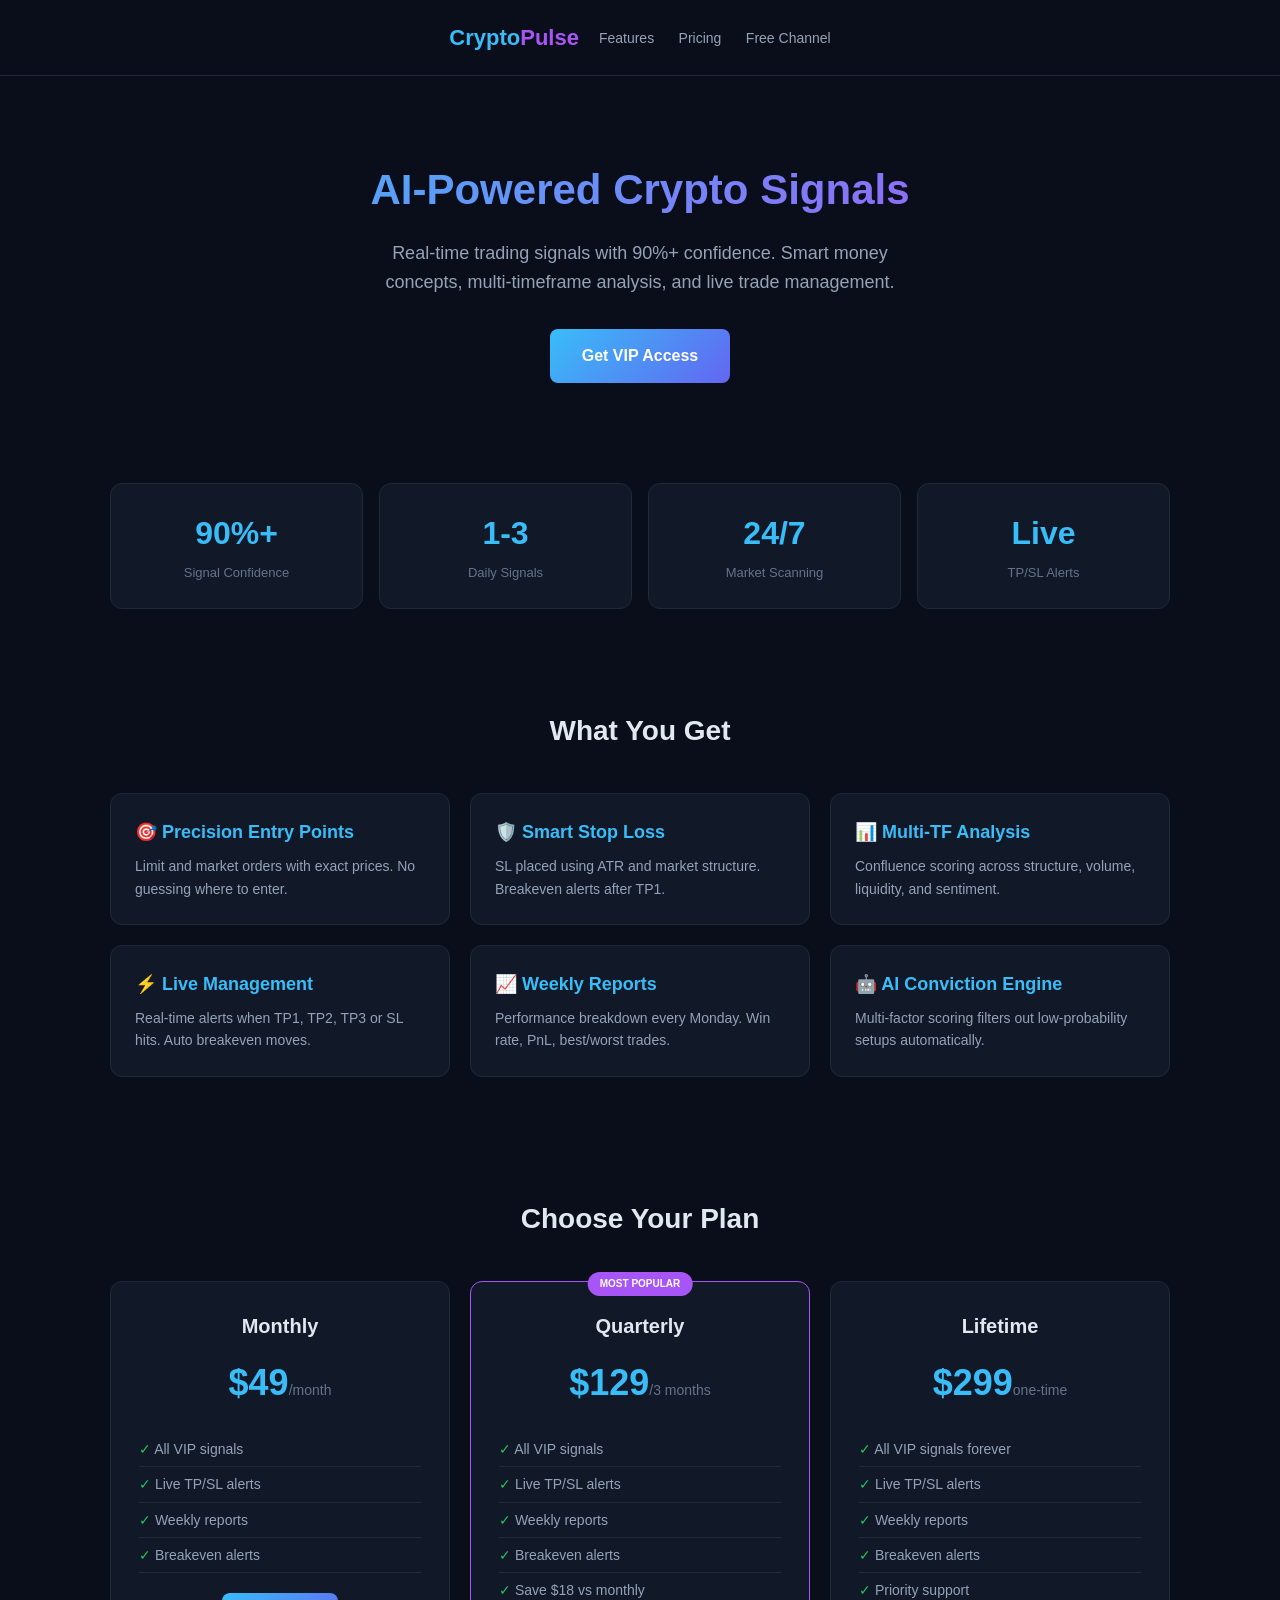
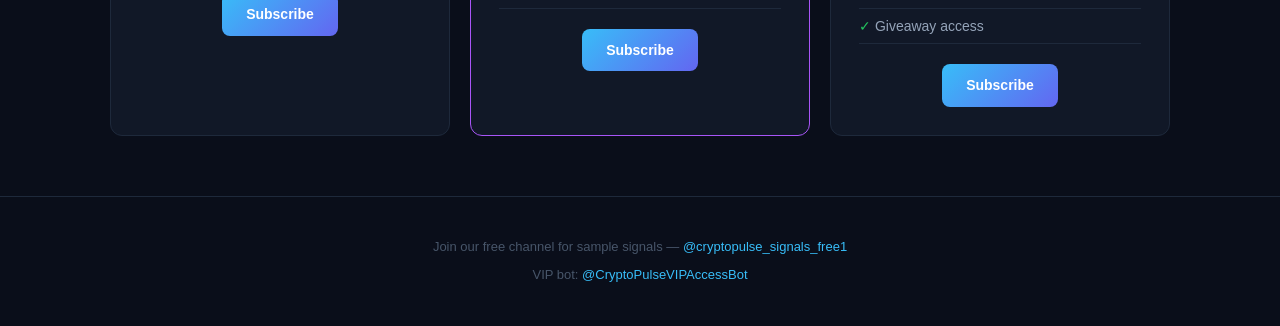
==== index.html @ 49605794 "Add landing page index.html and fix vercel.json" ====
<!DOCTYPE html>
<html lang="en">
<head>
<meta charset="UTF-8">
<meta name="viewport" content="width=device-width, initial-scale=1.0">
<title>CryptoPulse Signals — AI-Powered Crypto Trading</title>
<style>
* { box-sizing: border-box; margin: 0; padding: 0; }
body {
  font-family: -apple-system, BlinkMacSystemFont, 'Segoe UI', Roboto, sans-serif;
  background: #0a0e1a; color: #e2e8f0;
  line-height: 1.6;
}
.container { max-width: 1100px; margin: 0 auto; padding: 0 20px; }

/* Header */
header {
  padding: 20px 0;
  border-bottom: 1px solid #1e293b;
  display: flex;
  justify-content: space-between;
  align-items: center;
}
.logo { font-size: 22px; font-weight: 800; color: #38bdf8; }
.logo span { color: #a855f7; }
.nav-links a {
  color: #94a3b8; text-decoration: none; margin-left: 20px;
  font-size: 14px; font-weight: 500;
}
.nav-links a:hover { color: #38bdf8; }

/* Hero */
.hero {
  padding: 80px 0 60px;
  text-align: center;
}
.hero h1 {
  font-size: 42px; font-weight: 800;
  background: linear-gradient(135deg, #38bdf8, #a855f7);
  -webkit-background-clip: text; -webkit-text-fill-color: transparent;
  margin-bottom: 16px;
}
.hero p {
  font-size: 18px; color: #94a3b8; max-width: 560px;
  margin: 0 auto 32px;
}
.btn {
  display: inline-block;
  background: linear-gradient(135deg, #38bdf8, #6366f1);
  color: #fff; text-decoration: none;
  padding: 14px 32px; border-radius: 8px;
  font-weight: 600; font-size: 16px;
  transition: transform 0.2s, box-shadow 0.2s;
}
.btn:hover { transform: translateY(-2px); box-shadow: 0 10px 30px rgba(56,189,248,0.3); }

/* Stats */
.stats {
  display: grid; grid-template-columns: repeat(auto-fit, minmax(200px, 1fr));
  gap: 16px; padding: 40px 0;
}
.stat-card {
  background: #111827; border: 1px solid #1e293b;
  border-radius: 12px; padding: 24px; text-align: center;
}
.stat-card .num {
  font-size: 32px; font-weight: 800; color: #38bdf8;
}
.stat-card .label { font-size: 13px; color: #64748b; margin-top: 4px; }

/* Features */
.features { padding: 60px 0; }
.features h2 {
  text-align: center; font-size: 28px; margin-bottom: 40px;
}
.feature-grid {
  display: grid; grid-template-columns: repeat(auto-fit, minmax(280px, 1fr));
  gap: 20px;
}
.feature {
  background: #111827; border: 1px solid #1e293b;
  border-radius: 12px; padding: 24px;
}
.feature h3 { color: #38bdf8; margin-bottom: 8px; font-size: 18px; }
.feature p { color: #94a3b8; font-size: 14px; }

/* Pricing */
.pricing { padding: 60px 0; }
.pricing h2 { text-align: center; font-size: 28px; margin-bottom: 40px; }
.pricing-grid {
  display: grid; grid-template-columns: repeat(auto-fit, minmax(260px, 1fr));
  gap: 20px;
}
.plan {
  background: #111827; border: 1px solid #1e293b;
  border-radius: 12px; padding: 28px; text-align: center;
}
.plan.popular { border-color: #a855f7; position: relative; }
.plan.popular::before {
  content: "MOST POPULAR"; position: absolute; top: -10px; left: 50%;
  transform: translateX(-50%); background: #a855f7;
  color: #fff; font-size: 10px; font-weight: 700;
  padding: 4px 12px; border-radius: 20px;
}
.plan h3 { font-size: 20px; margin-bottom: 8px; }
.plan .price {
  font-size: 36px; font-weight: 800; color: #38bdf8; margin: 12px 0;
}
.plan .price span { font-size: 14px; color: #64748b; font-weight: 400; }
.plan ul { list-style: none; text-align: left; margin: 20px 0; }
.plan ul li {
  padding: 6px 0; color: #94a3b8; font-size: 14px;
  border-bottom: 1px solid #1e293b;
}
.plan ul li::before { content: "✓ "; color: #22c55e; }

/* Footer */
footer {
  text-align: center; padding: 40px 0;
  border-top: 1px solid #1e293b; color: #475569; font-size: 13px;
}
footer a { color: #38bdf8; text-decoration: none; }

/* Mobile */
@media (max-width: 600px) {
  .hero h1 { font-size: 30px; }
  .hero p { font-size: 16px; }
  .nav-links { display: none; }
}
</style>
</head>
<body>

<header>
  <div class="container" style="display:flex;justify-content:space-between;align-items:center;">
    <div class="logo">Crypto<span>Pulse</span></div>
    <nav class="nav-links">
      <a href="#features">Features</a>
      <a href="#pricing">Pricing</a>
      <a href="https://t.me/cryptopulse_signals_free1" target="_blank">Free Channel</a>
    </nav>
  </div>
</header>

<section class="hero">
  <div class="container">
    <h1>AI-Powered Crypto Signals</h1>
    <p>Real-time trading signals with 90%+ confidence. Smart money concepts, multi-timeframe analysis, and live trade management.</p>
    <a href="#pricing" class="btn">Get VIP Access</a>
  </div>
</section>

<section class="container">
  <div class="stats">
    <div class="stat-card">
      <div class="num">90%+</div>
      <div class="label">Signal Confidence</div>
    </div>
    <div class="stat-card">
      <div class="num">1-3</div>
      <div class="label">Daily Signals</div>
    </div>
    <div class="stat-card">
      <div class="num">24/7</div>
      <div class="label">Market Scanning</div>
    </div>
    <div class="stat-card">
      <div class="num">Live</div>
      <div class="label">TP/SL Alerts</div>
    </div>
  </div>
</section>

<section id="features" class="features">
  <div class="container">
    <h2>What You Get</h2>
    <div class="feature-grid">
      <div class="feature">
        <h3>🎯 Precision Entry Points</h3>
        <p>Limit and market orders with exact prices. No guessing where to enter.</p>
      </div>
      <div class="feature">
        <h3>🛡️ Smart Stop Loss</h3>
        <p>SL placed using ATR and market structure. Breakeven alerts after TP1.</p>
      </div>
      <div class="feature">
        <h3>📊 Multi-TF Analysis</h3>
        <p>Confluence scoring across structure, volume, liquidity, and sentiment.</p>
      </div>
      <div class="feature">
        <h3>⚡ Live Management</h3>
        <p>Real-time alerts when TP1, TP2, TP3 or SL hits. Auto breakeven moves.</p>
      </div>
      <div class="feature">
        <h3>📈 Weekly Reports</h3>
        <p>Performance breakdown every Monday. Win rate, PnL, best/worst trades.</p>
      </div>
      <div class="feature">
        <h3>🤖 AI Conviction Engine</h3>
        <p>Multi-factor scoring filters out low-probability setups automatically.</p>
      </div>
    </div>
  </div>
</section>

<section id="pricing" class="pricing">
  <div class="container">
    <h2>Choose Your Plan</h2>
    <div class="pricing-grid">
      <div class="plan">
        <h3>Monthly</h3>
        <div class="price">$49<span>/month</span></div>
        <ul>
          <li>All VIP signals</li>
          <li>Live TP/SL alerts</li>
          <li>Weekly reports</li>
          <li>Breakeven alerts</li>
        </ul>
        <a href="https://t.me/CryptoPulseVIPAccessBot" class="btn" style="padding:10px 24px;font-size:14px;">Subscribe</a>
      </div>
      <div class="plan popular">
        <h3>Quarterly</h3>
        <div class="price">$129<span>/3 months</span></div>
        <ul>
          <li>All VIP signals</li>
          <li>Live TP/SL alerts</li>
          <li>Weekly reports</li>
          <li>Breakeven alerts</li>
          <li>Save $18 vs monthly</li>
        </ul>
        <a href="https://t.me/CryptoPulseVIPAccessBot" class="btn" style="padding:10px 24px;font-size:14px;">Subscribe</a>
      </div>
      <div class="plan">
        <h3>Lifetime</h3>
        <div class="price">$299<span>one-time</span></div>
        <ul>
          <li>All VIP signals forever</li>
          <li>Live TP/SL alerts</li>
          <li>Weekly reports</li>
          <li>Breakeven alerts</li>
          <li>Priority support</li>
          <li>Giveaway access</li>
        </ul>
        <a href="https://t.me/CryptoPulseVIPAccessBot" class="btn" style="padding:10px 24px;font-size:14px;">Subscribe</a>
      </div>
    </div>
  </div>
</section>

<footer>
  <div class="container">
    <p>Join our free channel for sample signals — <a href="https://t.me/cryptopulse_signals_free1" target="_blank">@cryptopulse_signals_free1</a></p>
    <p style="margin-top:8px;">VIP bot: <a href="https://t.me/CryptoPulseVIPAccessBot" target="_blank">@CryptoPulseVIPAccessBot</a></p>
  </div>
</footer>

</body>
</html>
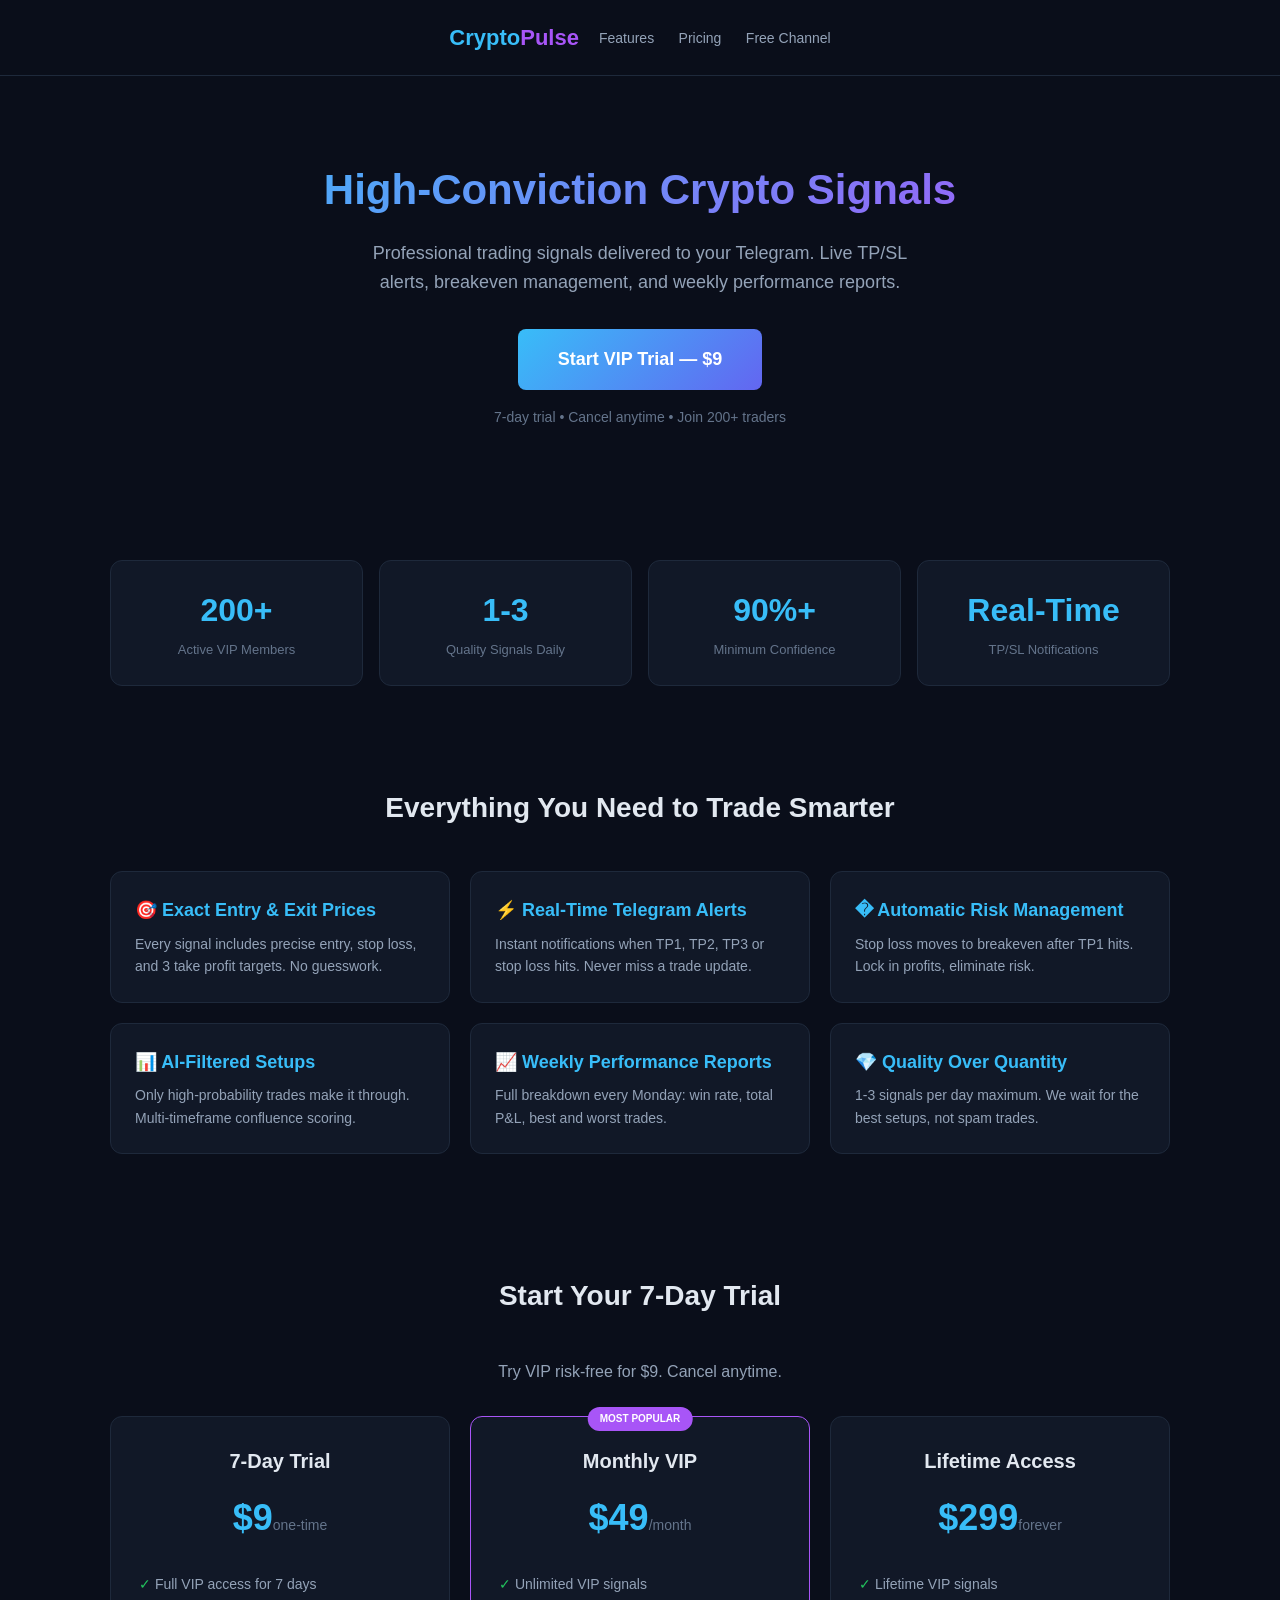
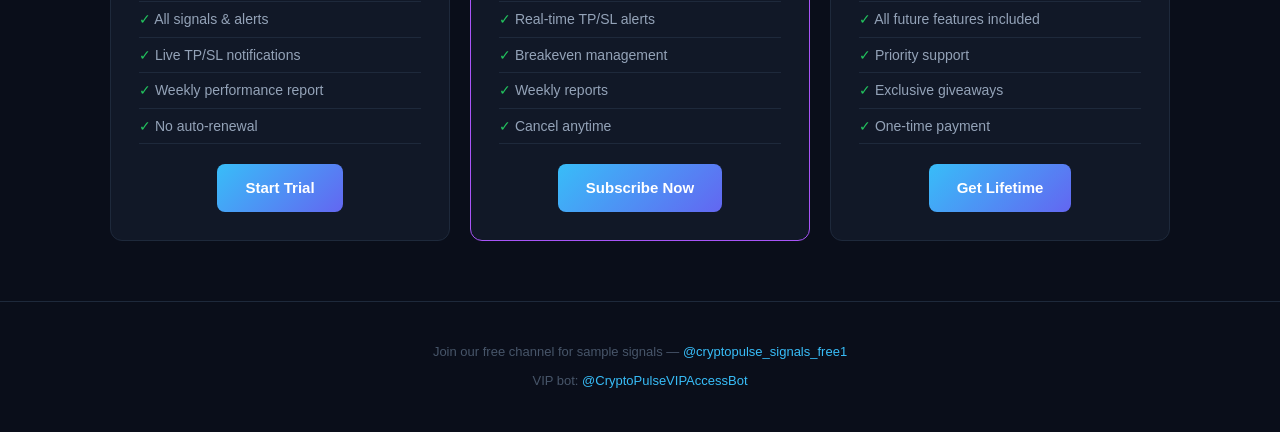
==== commit 4a4c7acb: "Update landing page: conversion-focused, emphasize trial, remove dev language" ====
--- a/index.html
+++ b/index.html
@@ -144,60 +144,61 @@
 
 <section class="hero">
   <div class="container">
-    <h1>AI-Powered Crypto Signals</h1>
-    <p>Real-time trading signals with 90%+ confidence. Smart money concepts, multi-timeframe analysis, and live trade management.</p>
-    <a href="#pricing" class="btn">Get VIP Access</a>
+    <h1>High-Conviction Crypto Signals</h1>
+    <p>Professional trading signals delivered to your Telegram. Live TP/SL alerts, breakeven management, and weekly performance reports.</p>
+    <a href="https://t.me/CryptoPulseVIPAccessBot" class="btn" style="font-size:18px;padding:16px 40px;">Start VIP Trial — $9</a>
+    <p style="margin-top:16px;font-size:14px;color:#64748b;">7-day trial • Cancel anytime • Join 200+ traders</p>
   </div>
 </section>
 
 <section class="container">
   <div class="stats">
     <div class="stat-card">
+      <div class="num">200+</div>
+      <div class="label">Active VIP Members</div>
+    </div>
+    <div class="stat-card">
+      <div class="num">1-3</div>
+      <div class="label">Quality Signals Daily</div>
+    </div>
+    <div class="stat-card">
       <div class="num">90%+</div>
-      <div class="label">Signal Confidence</div>
-    </div>
-    <div class="stat-card">
-      <div class="num">1-3</div>
-      <div class="label">Daily Signals</div>
-    </div>
-    <div class="stat-card">
-      <div class="num">24/7</div>
-      <div class="label">Market Scanning</div>
-    </div>
-    <div class="stat-card">
-      <div class="num">Live</div>
-      <div class="label">TP/SL Alerts</div>
+      <div class="label">Minimum Confidence</div>
+    </div>
+    <div class="stat-card">
+      <div class="num">Real-Time</div>
+      <div class="label">TP/SL Notifications</div>
     </div>
   </div>
 </section>
 
 <section id="features" class="features">
   <div class="container">
-    <h2>What You Get</h2>
+    <h2>Everything You Need to Trade Smarter</h2>
     <div class="feature-grid">
       <div class="feature">
-        <h3>🎯 Precision Entry Points</h3>
-        <p>Limit and market orders with exact prices. No guessing where to enter.</p>
-      </div>
-      <div class="feature">
-        <h3>🛡️ Smart Stop Loss</h3>
-        <p>SL placed using ATR and market structure. Breakeven alerts after TP1.</p>
-      </div>
-      <div class="feature">
-        <h3>📊 Multi-TF Analysis</h3>
-        <p>Confluence scoring across structure, volume, liquidity, and sentiment.</p>
-      </div>
-      <div class="feature">
-        <h3>⚡ Live Management</h3>
-        <p>Real-time alerts when TP1, TP2, TP3 or SL hits. Auto breakeven moves.</p>
-      </div>
-      <div class="feature">
-        <h3>📈 Weekly Reports</h3>
-        <p>Performance breakdown every Monday. Win rate, PnL, best/worst trades.</p>
-      </div>
-      <div class="feature">
-        <h3>🤖 AI Conviction Engine</h3>
-        <p>Multi-factor scoring filters out low-probability setups automatically.</p>
+        <h3>🎯 Exact Entry & Exit Prices</h3>
+        <p>Every signal includes precise entry, stop loss, and 3 take profit targets. No guesswork.</p>
+      </div>
+      <div class="feature">
+        <h3>⚡ Real-Time Telegram Alerts</h3>
+        <p>Instant notifications when TP1, TP2, TP3 or stop loss hits. Never miss a trade update.</p>
+      </div>
+      <div class="feature">
+        <h3>�️ Automatic Risk Management</h3>
+        <p>Stop loss moves to breakeven after TP1 hits. Lock in profits, eliminate risk.</p>
+      </div>
+      <div class="feature">
+        <h3>📊 AI-Filtered Setups</h3>
+        <p>Only high-probability trades make it through. Multi-timeframe confluence scoring.</p>
+      </div>
+      <div class="feature">
+        <h3>📈 Weekly Performance Reports</h3>
+        <p>Full breakdown every Monday: win rate, total P&L, best and worst trades.</p>
+      </div>
+      <div class="feature">
+        <h3>💎 Quality Over Quantity</h3>
+        <p>1-3 signals per day maximum. We wait for the best setups, not spam trades.</p>
       </div>
     </div>
   </div>
@@ -205,43 +206,44 @@
 
 <section id="pricing" class="pricing">
   <div class="container">
-    <h2>Choose Your Plan</h2>
+    <h2>Start Your 7-Day Trial</h2>
+    <p style="text-align:center;color:#94a3b8;margin-bottom:32px;font-size:16px;">Try VIP risk-free for $9. Cancel anytime.</p>
     <div class="pricing-grid">
       <div class="plan">
-        <h3>Monthly</h3>
+        <h3>7-Day Trial</h3>
+        <div class="price">$9<span>one-time</span></div>
+        <ul>
+          <li>Full VIP access for 7 days</li>
+          <li>All signals & alerts</li>
+          <li>Live TP/SL notifications</li>
+          <li>Weekly performance report</li>
+          <li>No auto-renewal</li>
+        </ul>
+        <a href="https://t.me/CryptoPulseVIPAccessBot" class="btn" style="padding:12px 28px;font-size:15px;">Start Trial</a>
+      </div>
+      <div class="plan popular">
+        <h3>Monthly VIP</h3>
         <div class="price">$49<span>/month</span></div>
         <ul>
-          <li>All VIP signals</li>
-          <li>Live TP/SL alerts</li>
+          <li>Unlimited VIP signals</li>
+          <li>Real-time TP/SL alerts</li>
+          <li>Breakeven management</li>
           <li>Weekly reports</li>
-          <li>Breakeven alerts</li>
+          <li>Cancel anytime</li>
         </ul>
-        <a href="https://t.me/CryptoPulseVIPAccessBot" class="btn" style="padding:10px 24px;font-size:14px;">Subscribe</a>
-      </div>
-      <div class="plan popular">
-        <h3>Quarterly</h3>
-        <div class="price">$129<span>/3 months</span></div>
+        <a href="https://t.me/CryptoPulseVIPAccessBot" class="btn" style="padding:12px 28px;font-size:15px;">Subscribe Now</a>
+      </div>
+      <div class="plan">
+        <h3>Lifetime Access</h3>
+        <div class="price">$299<span>forever</span></div>
         <ul>
-          <li>All VIP signals</li>
-          <li>Live TP/SL alerts</li>
-          <li>Weekly reports</li>
-          <li>Breakeven alerts</li>
-          <li>Save $18 vs monthly</li>
+          <li>Lifetime VIP signals</li>
+          <li>All future features included</li>
+          <li>Priority support</li>
+          <li>Exclusive giveaways</li>
+          <li>One-time payment</li>
         </ul>
-        <a href="https://t.me/CryptoPulseVIPAccessBot" class="btn" style="padding:10px 24px;font-size:14px;">Subscribe</a>
-      </div>
-      <div class="plan">
-        <h3>Lifetime</h3>
-        <div class="price">$299<span>one-time</span></div>
-        <ul>
-          <li>All VIP signals forever</li>
-          <li>Live TP/SL alerts</li>
-          <li>Weekly reports</li>
-          <li>Breakeven alerts</li>
-          <li>Priority support</li>
-          <li>Giveaway access</li>
-        </ul>
-        <a href="https://t.me/CryptoPulseVIPAccessBot" class="btn" style="padding:10px 24px;font-size:14px;">Subscribe</a>
+        <a href="https://t.me/CryptoPulseVIPAccessBot" class="btn" style="padding:12px 28px;font-size:15px;">Get Lifetime</a>
       </div>
     </div>
   </div>
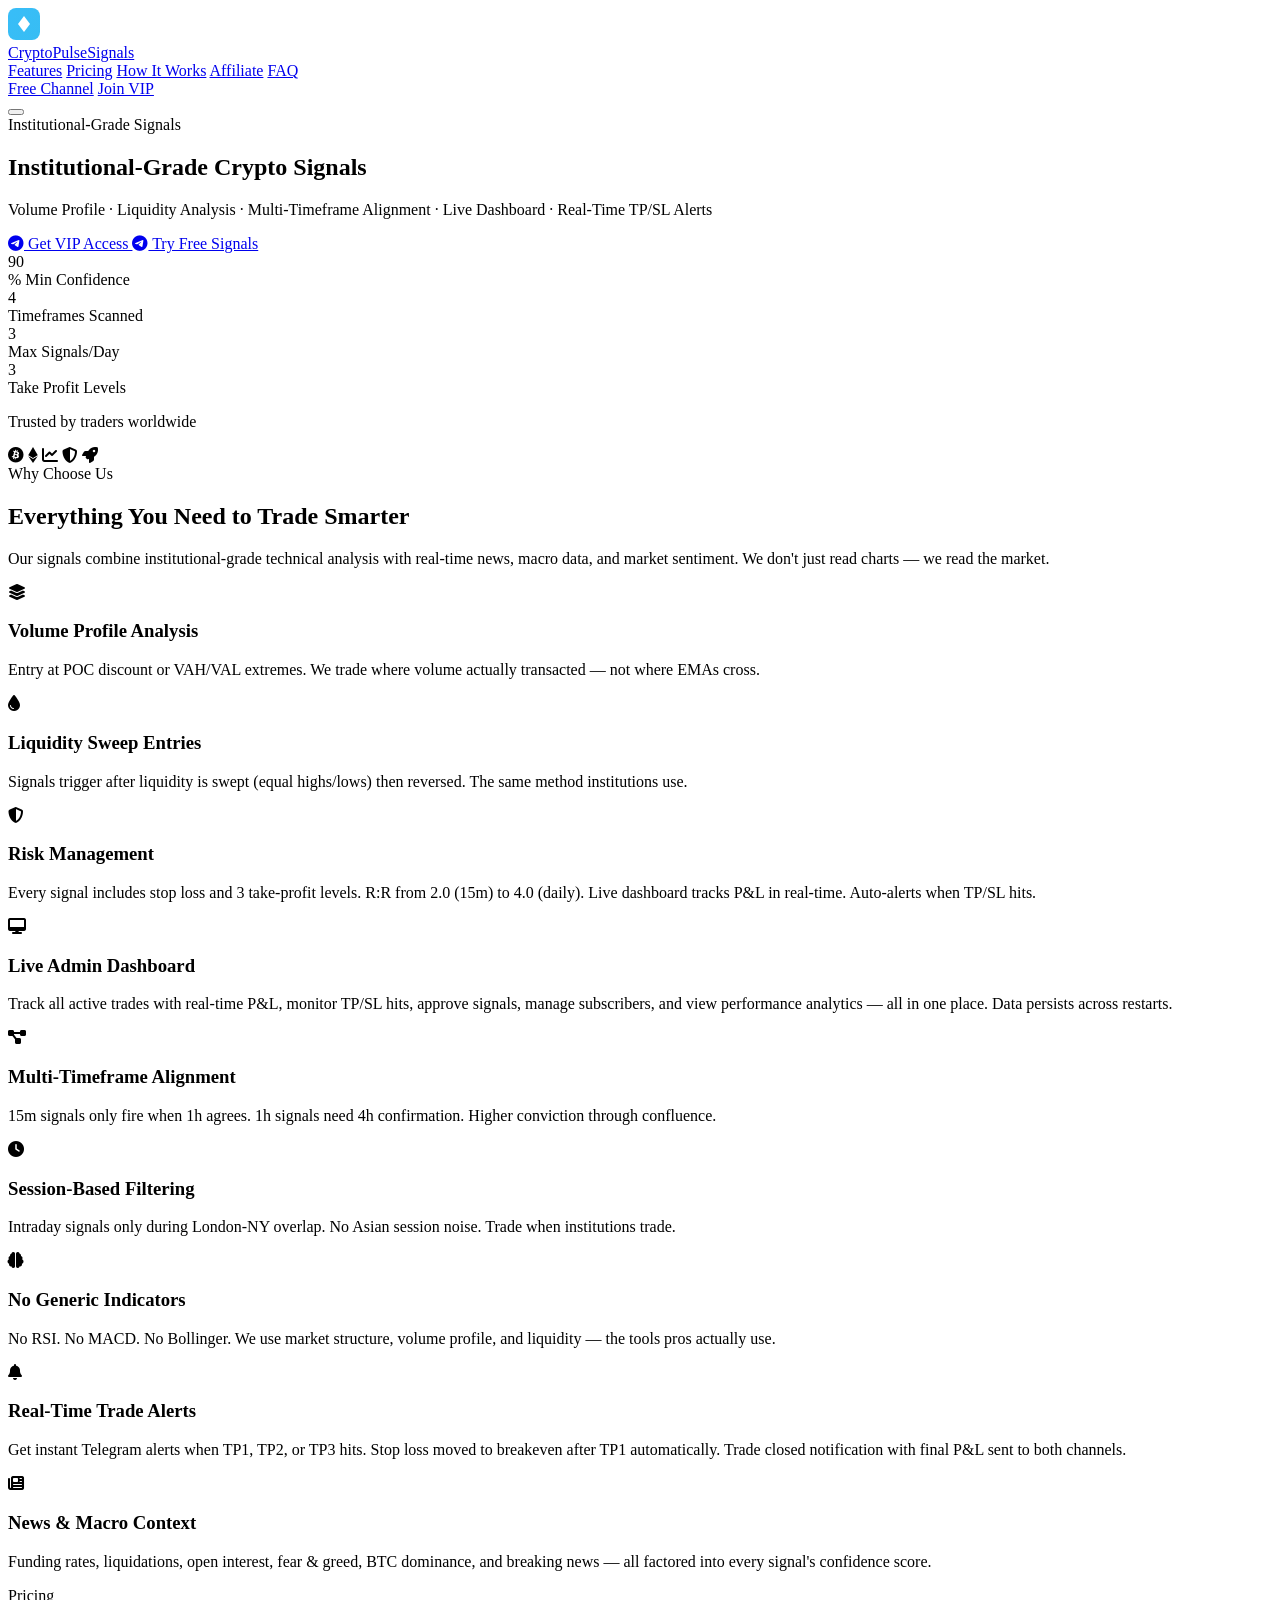
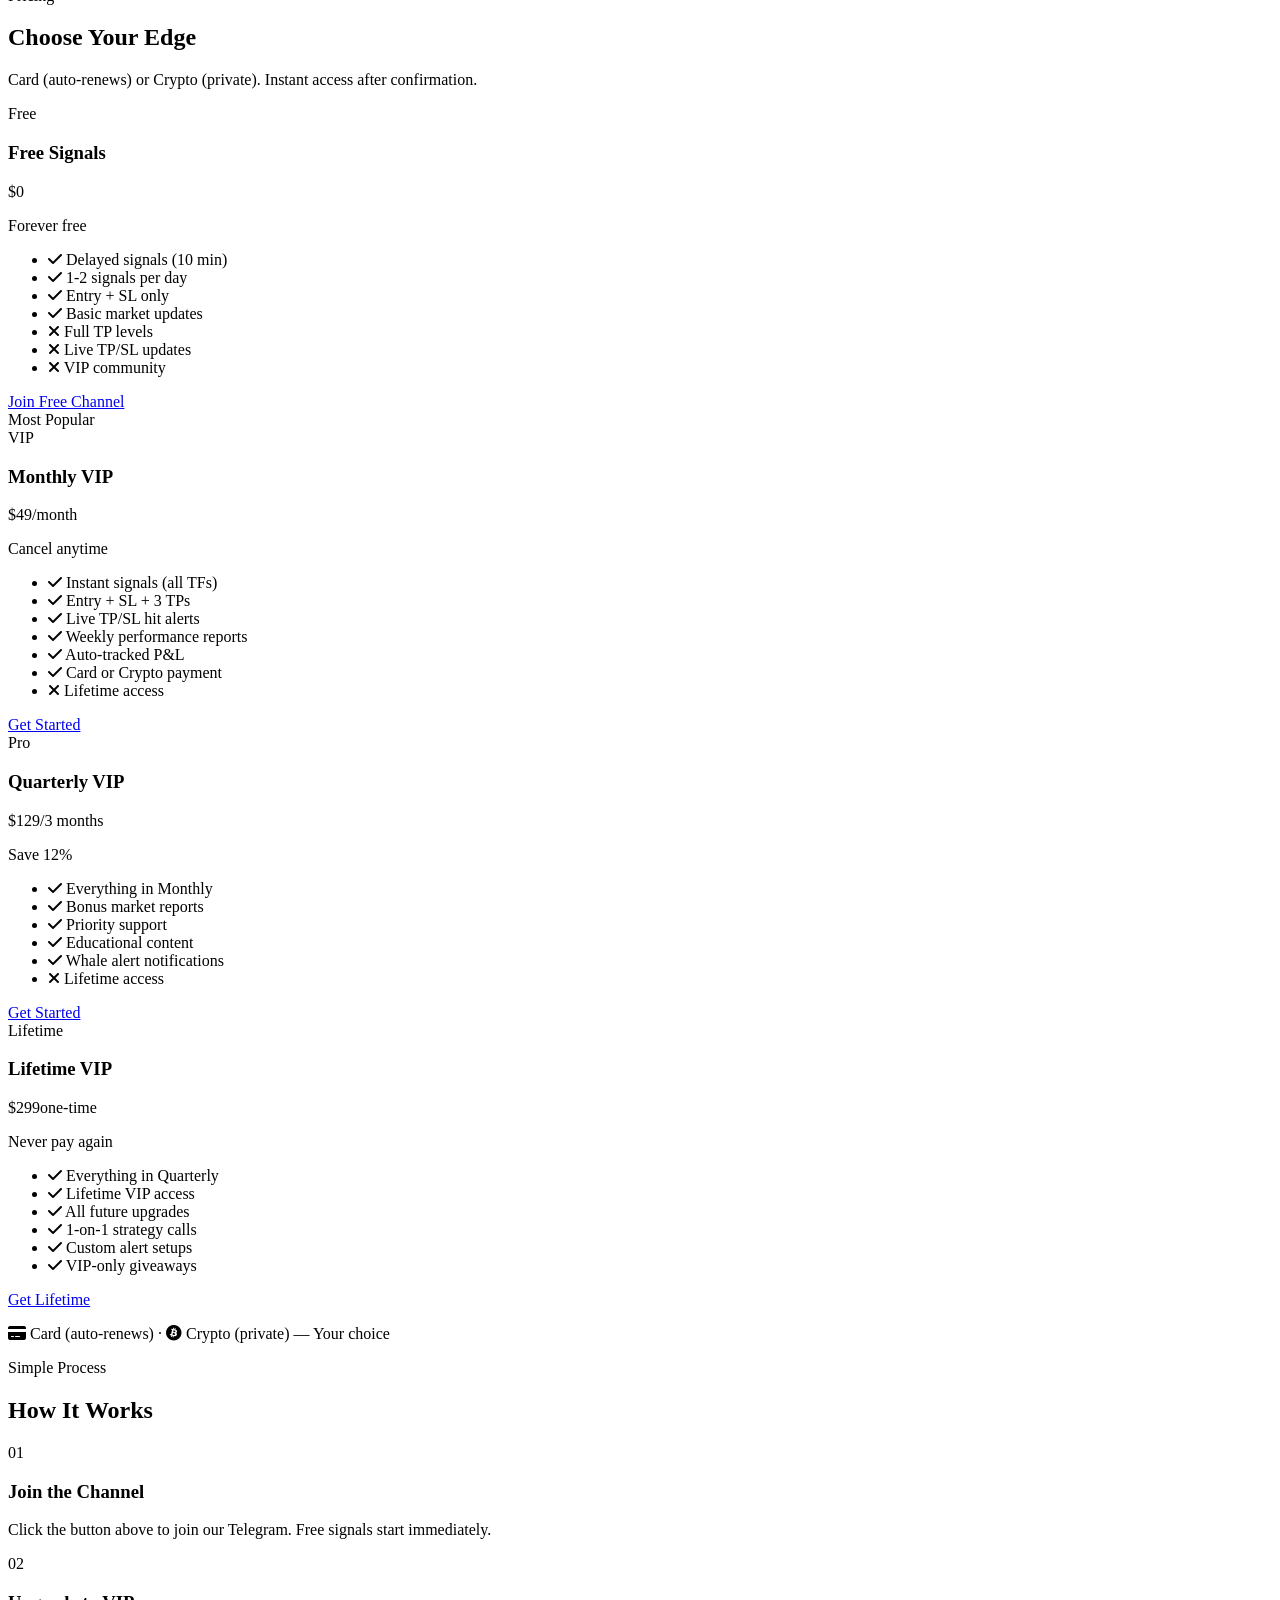
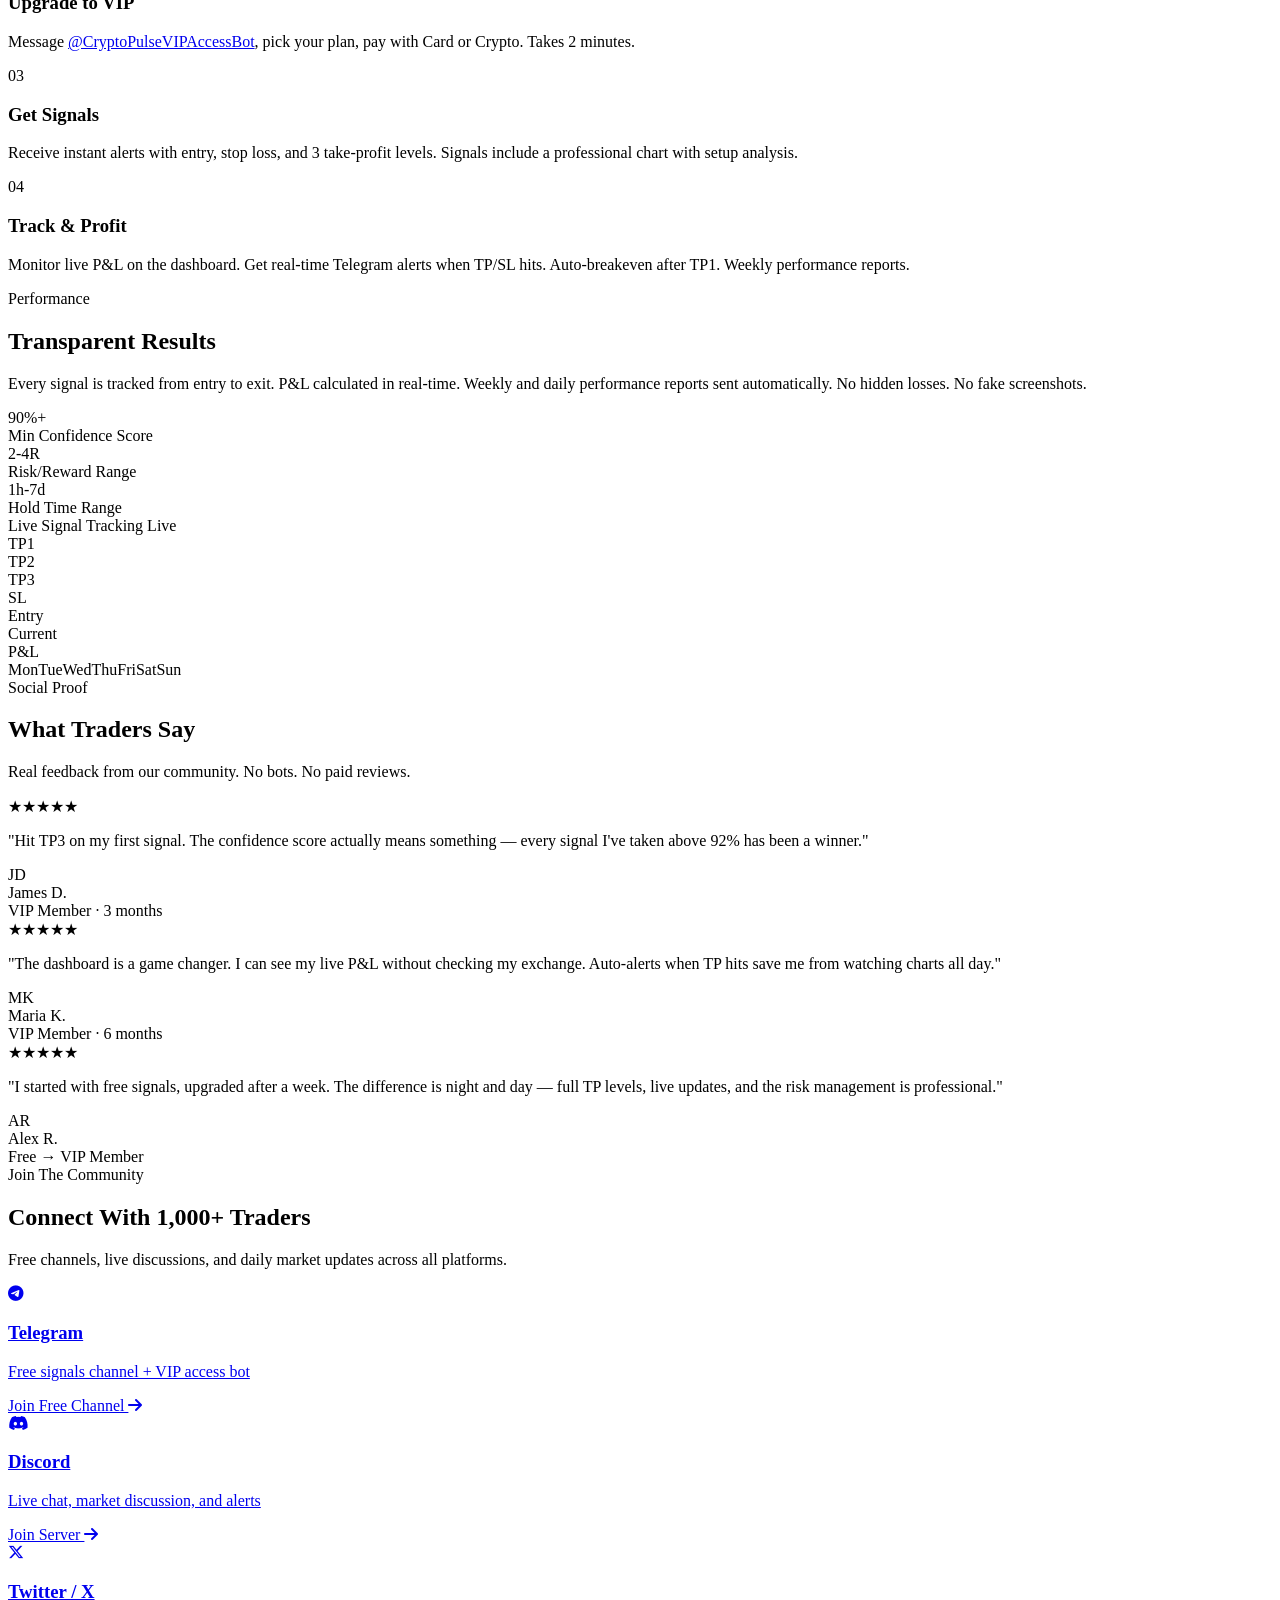
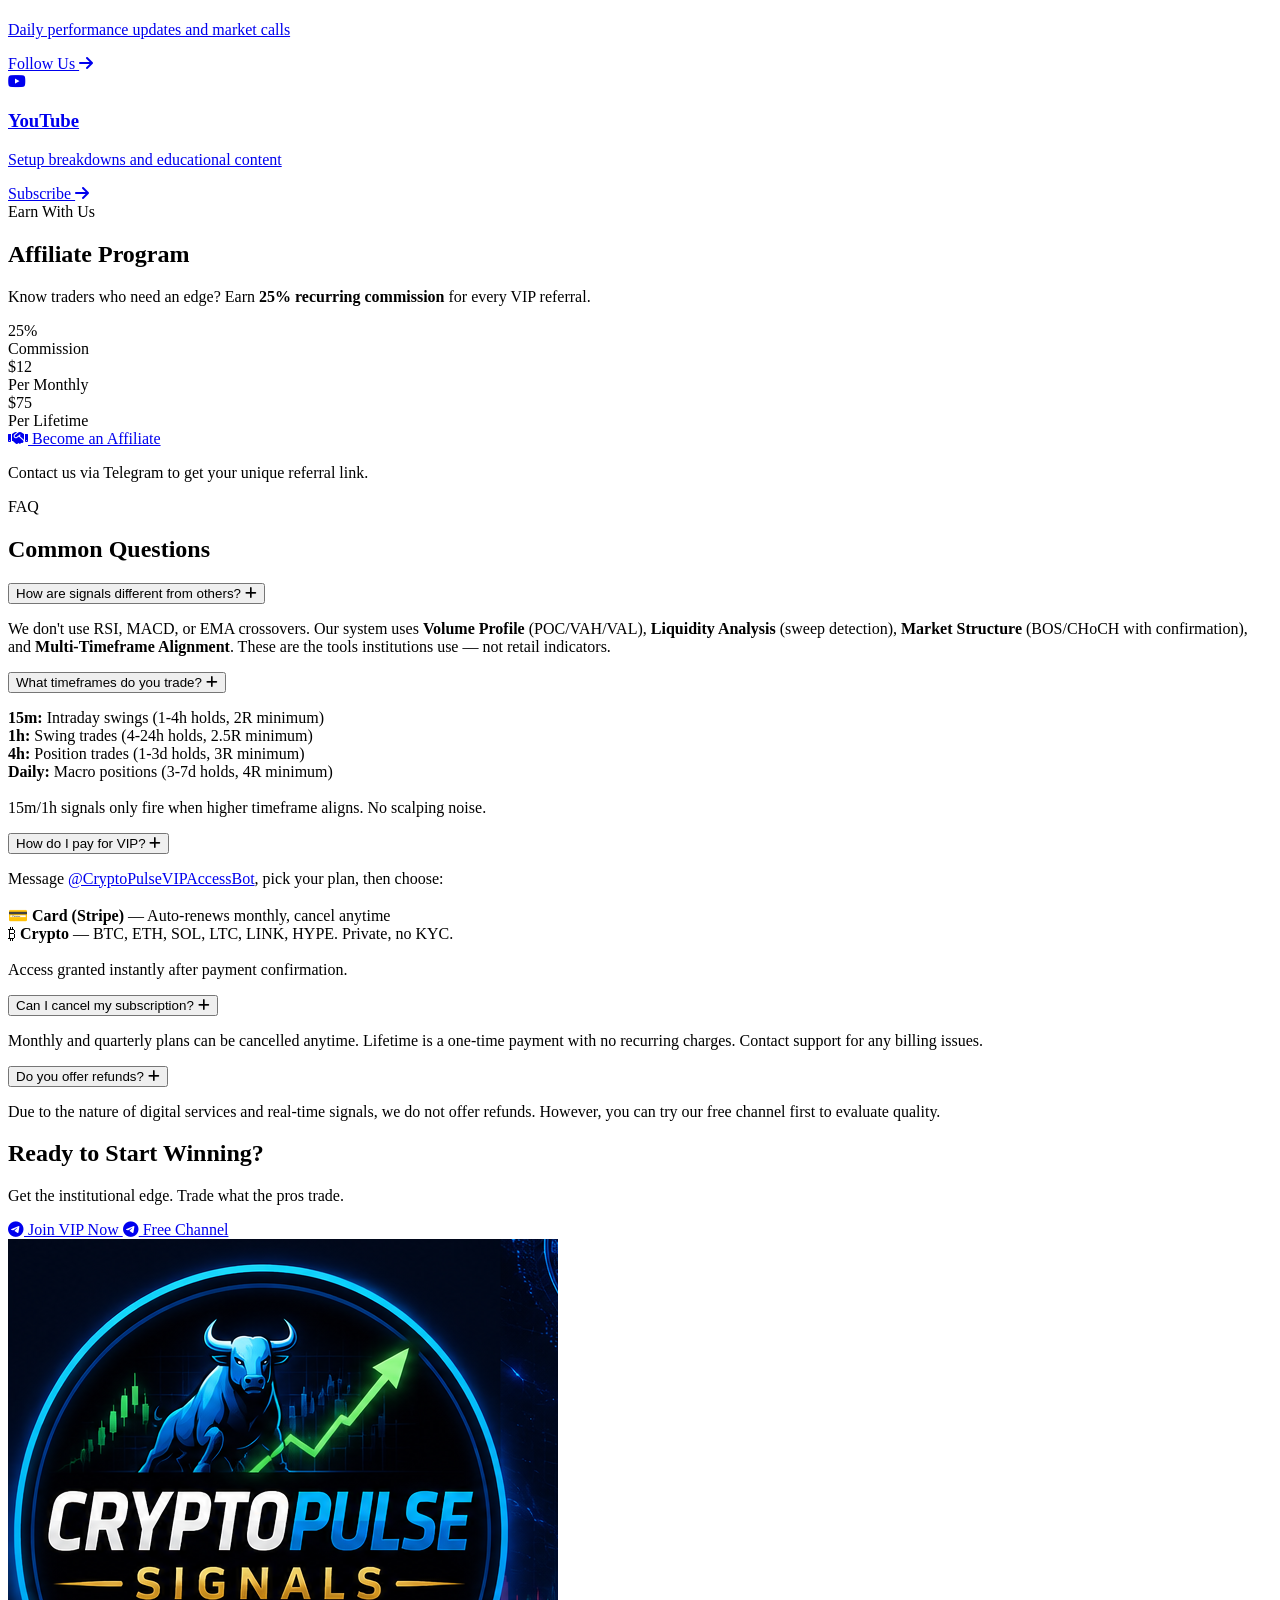
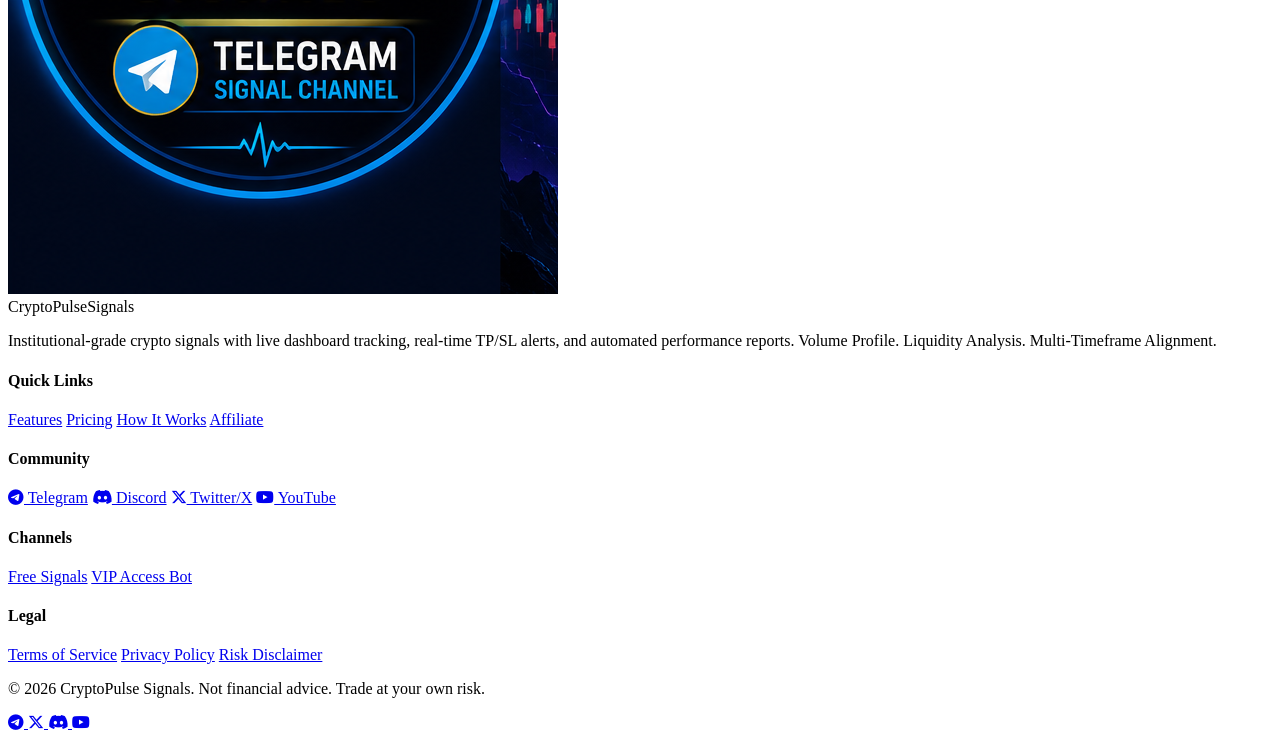
==== commit 6ca6e995: "Restore original fancy landing page with bull graphics" ====
--- a/index.html
+++ b/index.html
@@ -1,260 +1,613 @@
 <!DOCTYPE html>
 <html lang="en">
 <head>
-<meta charset="UTF-8">
-<meta name="viewport" content="width=device-width, initial-scale=1.0">
-<title>CryptoPulse Signals — AI-Powered Crypto Trading</title>
-<style>
-* { box-sizing: border-box; margin: 0; padding: 0; }
-body {
-  font-family: -apple-system, BlinkMacSystemFont, 'Segoe UI', Roboto, sans-serif;
-  background: #0a0e1a; color: #e2e8f0;
-  line-height: 1.6;
-}
-.container { max-width: 1100px; margin: 0 auto; padding: 0 20px; }
-
-/* Header */
-header {
-  padding: 20px 0;
-  border-bottom: 1px solid #1e293b;
-  display: flex;
-  justify-content: space-between;
-  align-items: center;
-}
-.logo { font-size: 22px; font-weight: 800; color: #38bdf8; }
-.logo span { color: #a855f7; }
-.nav-links a {
-  color: #94a3b8; text-decoration: none; margin-left: 20px;
-  font-size: 14px; font-weight: 500;
-}
-.nav-links a:hover { color: #38bdf8; }
-
-/* Hero */
-.hero {
-  padding: 80px 0 60px;
-  text-align: center;
-}
-.hero h1 {
-  font-size: 42px; font-weight: 800;
-  background: linear-gradient(135deg, #38bdf8, #a855f7);
-  -webkit-background-clip: text; -webkit-text-fill-color: transparent;
-  margin-bottom: 16px;
-}
-.hero p {
-  font-size: 18px; color: #94a3b8; max-width: 560px;
-  margin: 0 auto 32px;
-}
-.btn {
-  display: inline-block;
-  background: linear-gradient(135deg, #38bdf8, #6366f1);
-  color: #fff; text-decoration: none;
-  padding: 14px 32px; border-radius: 8px;
-  font-weight: 600; font-size: 16px;
-  transition: transform 0.2s, box-shadow 0.2s;
-}
-.btn:hover { transform: translateY(-2px); box-shadow: 0 10px 30px rgba(56,189,248,0.3); }
-
-/* Stats */
-.stats {
-  display: grid; grid-template-columns: repeat(auto-fit, minmax(200px, 1fr));
-  gap: 16px; padding: 40px 0;
-}
-.stat-card {
-  background: #111827; border: 1px solid #1e293b;
-  border-radius: 12px; padding: 24px; text-align: center;
-}
-.stat-card .num {
-  font-size: 32px; font-weight: 800; color: #38bdf8;
-}
-.stat-card .label { font-size: 13px; color: #64748b; margin-top: 4px; }
-
-/* Features */
-.features { padding: 60px 0; }
-.features h2 {
-  text-align: center; font-size: 28px; margin-bottom: 40px;
-}
-.feature-grid {
-  display: grid; grid-template-columns: repeat(auto-fit, minmax(280px, 1fr));
-  gap: 20px;
-}
-.feature {
-  background: #111827; border: 1px solid #1e293b;
-  border-radius: 12px; padding: 24px;
-}
-.feature h3 { color: #38bdf8; margin-bottom: 8px; font-size: 18px; }
-.feature p { color: #94a3b8; font-size: 14px; }
-
-/* Pricing */
-.pricing { padding: 60px 0; }
-.pricing h2 { text-align: center; font-size: 28px; margin-bottom: 40px; }
-.pricing-grid {
-  display: grid; grid-template-columns: repeat(auto-fit, minmax(260px, 1fr));
-  gap: 20px;
-}
-.plan {
-  background: #111827; border: 1px solid #1e293b;
-  border-radius: 12px; padding: 28px; text-align: center;
-}
-.plan.popular { border-color: #a855f7; position: relative; }
-.plan.popular::before {
-  content: "MOST POPULAR"; position: absolute; top: -10px; left: 50%;
-  transform: translateX(-50%); background: #a855f7;
-  color: #fff; font-size: 10px; font-weight: 700;
-  padding: 4px 12px; border-radius: 20px;
-}
-.plan h3 { font-size: 20px; margin-bottom: 8px; }
-.plan .price {
-  font-size: 36px; font-weight: 800; color: #38bdf8; margin: 12px 0;
-}
-.plan .price span { font-size: 14px; color: #64748b; font-weight: 400; }
-.plan ul { list-style: none; text-align: left; margin: 20px 0; }
-.plan ul li {
-  padding: 6px 0; color: #94a3b8; font-size: 14px;
-  border-bottom: 1px solid #1e293b;
-}
-.plan ul li::before { content: "✓ "; color: #22c55e; }
-
-/* Footer */
-footer {
-  text-align: center; padding: 40px 0;
-  border-top: 1px solid #1e293b; color: #475569; font-size: 13px;
-}
-footer a { color: #38bdf8; text-decoration: none; }
-
-/* Mobile */
-@media (max-width: 600px) {
-  .hero h1 { font-size: 30px; }
-  .hero p { font-size: 16px; }
-  .nav-links { display: none; }
-}
-</style>
+    <meta charset="UTF-8">
+    <meta name="viewport" content="width=device-width, initial-scale=1.0">
+    <title>CryptoPulse Signals | Premium Crypto Trading Signals</title>
+    <meta name="description" content="Institutional-grade crypto trading signals. Volume Profile, Liquidity Analysis, Multi-Timeframe Alignment. No retail indicators.">
+    <link rel="icon" href="data:image/svg+xml,<svg xmlns='http://www.w3.org/2000/svg' viewBox='0 0 32 32'><rect width='32' height='32' rx='8' fill='%2338bdf8'/><path d='M16 8L22 16L16 24L10 16L16 8Z' fill='white'/></svg>">
+    <link rel="stylesheet" href="styles.css">
+    <link rel="preconnect" href="https://fonts.googleapis.com">
+    <link href="https://fonts.googleapis.com/css2?family=Inter:wght@300;400;500;600;700;800;900&display=swap" rel="stylesheet">
+    <link rel="stylesheet" href="https://cdnjs.cloudflare.com/ajax/libs/font-awesome/6.5.1/css/all.min.css">
 </head>
 <body>
-
-<header>
-  <div class="container" style="display:flex;justify-content:space-between;align-items:center;">
-    <div class="logo">Crypto<span>Pulse</span></div>
-    <nav class="nav-links">
-      <a href="#features">Features</a>
-      <a href="#pricing">Pricing</a>
-      <a href="https://t.me/cryptopulse_signals_free1" target="_blank">Free Channel</a>
+    <!-- Navigation -->
+    <nav class="navbar" id="navbar">
+        <div class="container nav-container">
+            <a href="#" class="logo">
+                <div class="logo-icon">
+                    <svg width="32" height="32" viewBox="0 0 32 32" fill="none" xmlns="http://www.w3.org/2000/svg">
+                        <rect width="32" height="32" rx="8" fill="url(#gradient)"/>
+                        <path d="M16 8L22 16L16 24L10 16L16 8Z" fill="white"/>
+                        <defs>
+                            <linearGradient id="gradient" x1="0" y1="0" x2="32" y2="32">
+                                <stop offset="0%" stop-color="#38bdf8"/>
+                                <stop offset="100%" stop-color="#22c55e"/>
+                            </linearGradient>
+                        </defs>
+                    </svg>
+                </div>
+                <span class="logo-text">CryptoPulse<span class="logo-accent">Signals</span></span>
+            </a>
+            <div class="nav-links" id="navLinks">
+                <a href="#features">Features</a>
+                <a href="#pricing">Pricing</a>
+                <a href="#how-it-works">How It Works</a>
+                <a href="#affiliate">Affiliate</a>
+                <a href="#faq">FAQ</a>
+            </div>
+            <div class="nav-cta">
+                <a href="https://t.me/cryptopulse_signals_free1" target="_blank" rel="noopener noreferrer" class="btn btn-outline">Free Channel</a>
+                <a href="https://t.me/CryptoPulseVIPAccessBot" target="_blank" rel="noopener noreferrer" class="btn btn-primary">Join VIP</a>
+            </div>
+            <button class="mobile-toggle" id="mobileToggle" aria-label="Toggle navigation menu" aria-expanded="false" aria-controls="navLinks">
+                <span></span><span></span><span></span>
+            </button>
+        </div>
     </nav>
-  </div>
-</header>
-
-<section class="hero">
-  <div class="container">
-    <h1>High-Conviction Crypto Signals</h1>
-    <p>Professional trading signals delivered to your Telegram. Live TP/SL alerts, breakeven management, and weekly performance reports.</p>
-    <a href="https://t.me/CryptoPulseVIPAccessBot" class="btn" style="font-size:18px;padding:16px 40px;">Start VIP Trial — $9</a>
-    <p style="margin-top:16px;font-size:14px;color:#64748b;">7-day trial • Cancel anytime • Join 200+ traders</p>
-  </div>
-</section>
-
-<section class="container">
-  <div class="stats">
-    <div class="stat-card">
-      <div class="num">200+</div>
-      <div class="label">Active VIP Members</div>
-    </div>
-    <div class="stat-card">
-      <div class="num">1-3</div>
-      <div class="label">Quality Signals Daily</div>
-    </div>
-    <div class="stat-card">
-      <div class="num">90%+</div>
-      <div class="label">Minimum Confidence</div>
-    </div>
-    <div class="stat-card">
-      <div class="num">Real-Time</div>
-      <div class="label">TP/SL Notifications</div>
-    </div>
-  </div>
-</section>
-
-<section id="features" class="features">
-  <div class="container">
-    <h2>Everything You Need to Trade Smarter</h2>
-    <div class="feature-grid">
-      <div class="feature">
-        <h3>🎯 Exact Entry & Exit Prices</h3>
-        <p>Every signal includes precise entry, stop loss, and 3 take profit targets. No guesswork.</p>
-      </div>
-      <div class="feature">
-        <h3>⚡ Real-Time Telegram Alerts</h3>
-        <p>Instant notifications when TP1, TP2, TP3 or stop loss hits. Never miss a trade update.</p>
-      </div>
-      <div class="feature">
-        <h3>�️ Automatic Risk Management</h3>
-        <p>Stop loss moves to breakeven after TP1 hits. Lock in profits, eliminate risk.</p>
-      </div>
-      <div class="feature">
-        <h3>📊 AI-Filtered Setups</h3>
-        <p>Only high-probability trades make it through. Multi-timeframe confluence scoring.</p>
-      </div>
-      <div class="feature">
-        <h3>📈 Weekly Performance Reports</h3>
-        <p>Full breakdown every Monday: win rate, total P&L, best and worst trades.</p>
-      </div>
-      <div class="feature">
-        <h3>💎 Quality Over Quantity</h3>
-        <p>1-3 signals per day maximum. We wait for the best setups, not spam trades.</p>
-      </div>
-    </div>
-  </div>
-</section>
-
-<section id="pricing" class="pricing">
-  <div class="container">
-    <h2>Start Your 7-Day Trial</h2>
-    <p style="text-align:center;color:#94a3b8;margin-bottom:32px;font-size:16px;">Try VIP risk-free for $9. Cancel anytime.</p>
-    <div class="pricing-grid">
-      <div class="plan">
-        <h3>7-Day Trial</h3>
-        <div class="price">$9<span>one-time</span></div>
-        <ul>
-          <li>Full VIP access for 7 days</li>
-          <li>All signals & alerts</li>
-          <li>Live TP/SL notifications</li>
-          <li>Weekly performance report</li>
-          <li>No auto-renewal</li>
-        </ul>
-        <a href="https://t.me/CryptoPulseVIPAccessBot" class="btn" style="padding:12px 28px;font-size:15px;">Start Trial</a>
-      </div>
-      <div class="plan popular">
-        <h3>Monthly VIP</h3>
-        <div class="price">$49<span>/month</span></div>
-        <ul>
-          <li>Unlimited VIP signals</li>
-          <li>Real-time TP/SL alerts</li>
-          <li>Breakeven management</li>
-          <li>Weekly reports</li>
-          <li>Cancel anytime</li>
-        </ul>
-        <a href="https://t.me/CryptoPulseVIPAccessBot" class="btn" style="padding:12px 28px;font-size:15px;">Subscribe Now</a>
-      </div>
-      <div class="plan">
-        <h3>Lifetime Access</h3>
-        <div class="price">$299<span>forever</span></div>
-        <ul>
-          <li>Lifetime VIP signals</li>
-          <li>All future features included</li>
-          <li>Priority support</li>
-          <li>Exclusive giveaways</li>
-          <li>One-time payment</li>
-        </ul>
-        <a href="https://t.me/CryptoPulseVIPAccessBot" class="btn" style="padding:12px 28px;font-size:15px;">Get Lifetime</a>
-      </div>
-    </div>
-  </div>
-</section>
-
-<footer>
-  <div class="container">
-    <p>Join our free channel for sample signals — <a href="https://t.me/cryptopulse_signals_free1" target="_blank">@cryptopulse_signals_free1</a></p>
-    <p style="margin-top:8px;">VIP bot: <a href="https://t.me/CryptoPulseVIPAccessBot" target="_blank">@CryptoPulseVIPAccessBot</a></p>
-  </div>
-</footer>
-
+
+    <!-- Hero Section -->
+    <section class="hero">
+        <div class="hero-bg">
+            <div class="gradient-orb orb-1"></div>
+            <div class="gradient-orb orb-2"></div>
+            <div class="grid-overlay"></div>
+        </div>
+        <div class="container hero-content">
+            <div class="hero-card">
+                <div class="hero-badge">
+                    <span class="pulse-dot"></span>
+                    <span>Institutional-Grade Signals</span>
+                </div>
+                <h1 class="hero-title">Institutional-Grade Crypto Signals</h1>
+                <p class="hero-subtitle">Volume Profile · Liquidity Analysis · Multi-Timeframe Alignment · Live Dashboard · Real-Time TP/SL Alerts</p>
+                <div class="hero-cta">
+                    <a href="https://t.me/CryptoPulseVIPAccessBot" target="_blank" rel="noopener noreferrer" class="btn btn-primary btn-lg">
+                        <i class="fab fa-telegram" aria-hidden="true"></i> Get VIP Access
+                    </a>
+                    <a href="https://t.me/cryptopulse_signals_free1" target="_blank" rel="noopener noreferrer" class="btn btn-outline btn-lg">
+                        <i class="fab fa-telegram" aria-hidden="true"></i> Try Free Signals
+                    </a>
+                </div>
+            </div>
+        </div>
+    </section>
+
+    <!-- Stats Bar -->
+    <section class="stats-bar">
+        <div class="container">
+            <div class="stats-grid">
+                <div class="stat">
+                    <div class="stat-number" data-count="90">90</div>
+                    <div class="stat-label">% Min Confidence</div>
+                </div>
+                <div class="stat">
+                    <div class="stat-number" data-count="4">4</div>
+                    <div class="stat-label">Timeframes Scanned</div>
+                </div>
+                <div class="stat">
+                    <div class="stat-number" data-count="3">3</div>
+                    <div class="stat-label">Max Signals/Day</div>
+                </div>
+                <div class="stat">
+                    <div class="stat-number" data-count="3">3</div>
+                    <div class="stat-label">Take Profit Levels</div>
+                </div>
+            </div>
+        </div>
+    </section>
+
+    <!-- Trust Bar -->
+    <section class="trust-bar">
+        <div class="container">
+            <p class="trust-text">Trusted by traders worldwide</p>
+            <div class="trust-icons" aria-hidden="true">
+                <i class="fab fa-bitcoin"></i>
+                <i class="fab fa-ethereum"></i>
+                <i class="fas fa-chart-line"></i>
+                <i class="fas fa-shield-alt"></i>
+                <i class="fas fa-rocket"></i>
+            </div>
+        </div>
+    </section>
+
+    <!-- Features Section -->
+    <section class="features" id="features">
+        <div class="container">
+            <div class="section-header">
+                <span class="section-tag">Why Choose Us</span>
+                <h2 class="section-title">Everything You Need to <span class="gradient-text">Trade Smarter</span></h2>
+                <p class="section-desc">Our signals combine institutional-grade technical analysis with real-time news, macro data, and market sentiment. We don't just read charts — we read the market.</p>
+            </div>
+            <div class="features-grid">
+                <div class="feature-card">
+                    <div class="feature-icon">
+                        <i class="fas fa-layer-group"></i>
+                    </div>
+                    <h3>Volume Profile Analysis</h3>
+                    <p>Entry at POC discount or VAH/VAL extremes. We trade where volume actually transacted — not where EMAs cross.</p>
+                </div>
+                <div class="feature-card">
+                    <div class="feature-icon">
+                        <i class="fas fa-tint"></i>
+                    </div>
+                    <h3>Liquidity Sweep Entries</h3>
+                    <p>Signals trigger after liquidity is swept (equal highs/lows) then reversed. The same method institutions use.</p>
+                </div>
+                <div class="feature-card">
+                    <div class="feature-icon">
+                        <i class="fas fa-shield-alt"></i>
+                    </div>
+                    <h3>Risk Management</h3>
+                    <p>Every signal includes stop loss and 3 take-profit levels. R:R from 2.0 (15m) to 4.0 (daily). Live dashboard tracks P&L in real-time. Auto-alerts when TP/SL hits.</p>
+                </div>
+                <div class="feature-card">
+                    <div class="feature-icon">
+                        <i class="fas fa-desktop"></i>
+                    </div>
+                    <h3>Live Admin Dashboard</h3>
+                    <p>Track all active trades with real-time P&L, monitor TP/SL hits, approve signals, manage subscribers, and view performance analytics — all in one place. Data persists across restarts.</p>
+                </div>
+                <div class="feature-card">
+                    <div class="feature-icon">
+                        <i class="fas fa-project-diagram"></i>
+                    </div>
+                    <h3>Multi-Timeframe Alignment</h3>
+                    <p>15m signals only fire when 1h agrees. 1h signals need 4h confirmation. Higher conviction through confluence.</p>
+                </div>
+                <div class="feature-card">
+                    <div class="feature-icon">
+                        <i class="fas fa-clock"></i>
+                    </div>
+                    <h3>Session-Based Filtering</h3>
+                    <p>Intraday signals only during London-NY overlap. No Asian session noise. Trade when institutions trade.</p>
+                </div>
+                <div class="feature-card">
+                    <div class="feature-icon">
+                        <i class="fas fa-brain"></i>
+                    </div>
+                    <h3>No Generic Indicators</h3>
+                    <p>No RSI. No MACD. No Bollinger. We use market structure, volume profile, and liquidity — the tools pros actually use.</p>
+                </div>
+                <div class="feature-card">
+                    <div class="feature-icon">
+                        <i class="fas fa-bell"></i>
+                    </div>
+                    <h3>Real-Time Trade Alerts</h3>
+                    <p>Get instant Telegram alerts when TP1, TP2, or TP3 hits. Stop loss moved to breakeven after TP1 automatically. Trade closed notification with final P&L sent to both channels.</p>
+                </div>
+                <div class="feature-card">
+                    <div class="feature-icon">
+                        <i class="fas fa-newspaper"></i>
+                    </div>
+                    <h3>News & Macro Context</h3>
+                    <p>Funding rates, liquidations, open interest, fear & greed, BTC dominance, and breaking news — all factored into every signal's confidence score.</p>
+                </div>
+            </div>
+        </div>
+    </section>
+
+    <!-- Pricing Section -->
+    <section class="pricing" id="pricing">
+        <div class="container">
+            <div class="section-header">
+                <span class="section-tag">Pricing</span>
+                <h2 class="section-title">Choose Your <span class="gradient-text">Edge</span></h2>
+                <p class="section-desc">Card (auto-renews) or Crypto (private). Instant access after confirmation.</p>
+            </div>
+            <div class="pricing-grid">
+                <div class="pricing-card">
+                    <div class="pricing-header">
+                        <span class="pricing-tag">Free</span>
+                        <h3>Free Signals</h3>
+                        <div class="pricing-price">$0</div>
+                        <p class="pricing-period">Forever free</p>
+                    </div>
+                    <ul class="pricing-features">
+                        <li><i class="fas fa-check" aria-hidden="true"></i> Delayed signals (10 min)</li>
+                        <li><i class="fas fa-check" aria-hidden="true"></i> 1-2 signals per day</li>
+                        <li><i class="fas fa-check" aria-hidden="true"></i> Entry + SL only</li>
+                        <li><i class="fas fa-check" aria-hidden="true"></i> Basic market updates</li>
+                        <li class="disabled"><i class="fas fa-times" aria-hidden="true"></i> Full TP levels</li>
+                        <li class="disabled"><i class="fas fa-times" aria-hidden="true"></i> Live TP/SL updates</li>
+                        <li class="disabled"><i class="fas fa-times" aria-hidden="true"></i> VIP community</li>
+                    </ul>
+                    <a href="https://t.me/cryptopulse_signals_free1" target="_blank" rel="noopener noreferrer" class="btn btn-outline btn-block">Join Free Channel</a>
+                </div>
+                <div class="pricing-card featured">
+                    <div class="popular-badge">Most Popular</div>
+                    <div class="pricing-header">
+                        <span class="pricing-tag">VIP</span>
+                        <h3>Monthly VIP</h3>
+                        <div class="pricing-price">$49<span>/month</span></div>
+                        <p class="pricing-period">Cancel anytime</p>
+                    </div>
+                    <ul class="pricing-features">
+                        <li><i class="fas fa-check" aria-hidden="true"></i> Instant signals (all TFs)</li>
+                        <li><i class="fas fa-check" aria-hidden="true"></i> Entry + SL + 3 TPs</li>
+                        <li><i class="fas fa-check" aria-hidden="true"></i> Live TP/SL hit alerts</li>
+                        <li><i class="fas fa-check" aria-hidden="true"></i> Weekly performance reports</li>
+                        <li><i class="fas fa-check" aria-hidden="true"></i> Auto-tracked P&L</li>
+                        <li><i class="fas fa-check" aria-hidden="true"></i> Card or Crypto payment</li>
+                        <li class="disabled"><i class="fas fa-times" aria-hidden="true"></i> Lifetime access</li>
+                    </ul>
+                    <a href="https://t.me/CryptoPulseVIPAccessBot" target="_blank" rel="noopener noreferrer" class="btn btn-primary btn-block">Get Started</a>
+                </div>
+                <div class="pricing-card">
+                    <div class="pricing-header">
+                        <span class="pricing-tag">Pro</span>
+                        <h3>Quarterly VIP</h3>
+                        <div class="pricing-price">$129<span>/3 months</span></div>
+                        <p class="pricing-period">Save 12%</p>
+                    </div>
+                    <ul class="pricing-features">
+                        <li><i class="fas fa-check" aria-hidden="true"></i> Everything in Monthly</li>
+                        <li><i class="fas fa-check" aria-hidden="true"></i> Bonus market reports</li>
+                        <li><i class="fas fa-check" aria-hidden="true"></i> Priority support</li>
+                        <li><i class="fas fa-check" aria-hidden="true"></i> Educational content</li>
+                        <li><i class="fas fa-check" aria-hidden="true"></i> Whale alert notifications</li>
+                        <li class="disabled"><i class="fas fa-times" aria-hidden="true"></i> Lifetime access</li>
+                    </ul>
+                    <a href="https://t.me/CryptoPulseVIPAccessBot" target="_blank" rel="noopener noreferrer" class="btn btn-outline btn-block">Get Started</a>
+                </div>
+                <div class="pricing-card lifetime">
+                    <div class="pricing-header">
+                        <span class="pricing-tag">Lifetime</span>
+                        <h3>Lifetime VIP</h3>
+                        <div class="pricing-price">$299<span>one-time</span></div>
+                        <p class="pricing-period">Never pay again</p>
+                    </div>
+                    <ul class="pricing-features">
+                        <li><i class="fas fa-check" aria-hidden="true"></i> Everything in Quarterly</li>
+                        <li><i class="fas fa-check" aria-hidden="true"></i> Lifetime VIP access</li>
+                        <li><i class="fas fa-check" aria-hidden="true"></i> All future upgrades</li>
+                        <li><i class="fas fa-check" aria-hidden="true"></i> 1-on-1 strategy calls</li>
+                        <li><i class="fas fa-check" aria-hidden="true"></i> Custom alert setups</li>
+                        <li><i class="fas fa-check" aria-hidden="true"></i> VIP-only giveaways</li>
+                    </ul>
+                    <a href="https://t.me/CryptoPulseVIPAccessBot" target="_blank" rel="noopener noreferrer" class="btn btn-gold btn-block">Get Lifetime</a>
+                </div>
+            </div>
+            <p class="pricing-note"><i class="fas fa-credit-card"></i> Card (auto-renews) · <i class="fab fa-bitcoin"></i> Crypto (private) — Your choice</p>
+        </div>
+    </section>
+
+    <!-- How It Works -->
+    <section class="how-it-works" id="how-it-works">
+        <div class="container">
+            <div class="section-header">
+                <span class="section-tag">Simple Process</span>
+                <h2 class="section-title">How It <span class="gradient-text">Works</span></h2>
+            </div>
+            <div class="steps">
+                <div class="step">
+                    <div class="step-number">01</div>
+                    <div class="step-content">
+                        <h3>Join the Channel</h3>
+                        <p>Click the button above to join our Telegram. Free signals start immediately.</p>
+                    </div>
+                </div>
+                <div class="step">
+                    <div class="step-number">02</div>
+                    <div class="step-content">
+                        <h3>Upgrade to VIP</h3>
+                        <p>Message <a href="https://t.me/CryptoPulseVIPAccessBot" target="_blank" rel="noopener noreferrer">@CryptoPulseVIPAccessBot</a>, pick your plan, pay with Card or Crypto. Takes 2 minutes.</p>
+                    </div>
+                </div>
+                <div class="step">
+                    <div class="step-number">03</div>
+                    <div class="step-content">
+                        <h3>Get Signals</h3>
+                        <p>Receive instant alerts with entry, stop loss, and 3 take-profit levels. Signals include a professional chart with setup analysis.</p>
+                    </div>
+                </div>
+                <div class="step">
+                    <div class="step-number">04</div>
+                    <div class="step-content">
+                        <h3>Track & Profit</h3>
+                        <p>Monitor live P&L on the dashboard. Get real-time Telegram alerts when TP/SL hits. Auto-breakeven after TP1. Weekly performance reports.</p>
+                    </div>
+                </div>
+            </div>
+        </div>
+    </section>
+
+    <!-- Performance Section -->
+    <section class="performance">
+        <div class="container">
+            <div class="performance-content">
+                <div class="performance-text">
+                    <span class="section-tag">Performance</span>
+                    <h2>Transparent <span class="gradient-text">Results</span></h2>
+                    <p>Every signal is tracked from entry to exit. P&L calculated in real-time. Weekly and daily performance reports sent automatically. No hidden losses. No fake screenshots.</p>
+                    <div class="performance-metrics">
+                        <div class="metric">
+                            <div class="metric-value">90%+</div>
+                            <div class="metric-label">Min Confidence Score</div>
+                        </div>
+                        <div class="metric">
+                            <div class="metric-value">2-4R</div>
+                            <div class="metric-label">Risk/Reward Range</div>
+                        </div>
+                        <div class="metric">
+                            <div class="metric-value">1h-7d</div>
+                            <div class="metric-label">Hold Time Range</div>
+                        </div>
+                    </div>
+                </div>
+                <div class="performance-visual">
+                    <div class="chart-card">
+                        <div class="chart-header">
+                            <span>Live Signal Tracking</span>
+                            <span class="chart-live"><span class="pulse-dot"></span> Live</span>
+                        </div>
+                        <div class="chart-bars">
+                            <div class="bar" style="--height: 70%; --color: #00D4FF"><span>TP1</span></div>
+                            <div class="bar" style="--height: 85%; --color: #00D4FF"><span>TP2</span></div>
+                            <div class="bar" style="--height: 100%; --color: #00D4FF"><span>TP3</span></div>
+                            <div class="bar" style="--height: 40%; --color: #FF4757"><span>SL</span></div>
+                            <div class="bar" style="--height: 75%; --color: #00D4FF"><span>Entry</span></div>
+                            <div class="bar" style="--height: 60%; --color: #64748b"><span>Current</span></div>
+                            <div class="bar" style="--height: 90%; --color: #22c55e"><span>P&L</span></div>
+                        </div>
+                        <div class="chart-labels">
+                            <span>Mon</span><span>Tue</span><span>Wed</span><span>Thu</span><span>Fri</span><span>Sat</span><span>Sun</span>
+                        </div>
+                    </div>
+                </div>
+            </div>
+        </div>
+    </section>
+
+    <!-- Testimonials Section -->
+    <section class="testimonials" id="testimonials">
+        <div class="container">
+            <div class="section-header">
+                <span class="section-tag">Social Proof</span>
+                <h2 class="section-title">What <span class="gradient-text">Traders</span> Say</h2>
+                <p class="section-desc">Real feedback from our community. No bots. No paid reviews.</p>
+            </div>
+            <div class="testimonials-grid">
+                <div class="testimonial-card">
+                    <div class="testimonial-stars">★★★★★</div>
+                    <p class="testimonial-text">"Hit TP3 on my first signal. The confidence score actually means something — every signal I've taken above 92% has been a winner."</p>
+                    <div class="testimonial-author">
+                        <div class="testimonial-avatar">JD</div>
+                        <div class="testimonial-info">
+                            <div class="testimonial-name">James D.</div>
+                            <div class="testimonial-role">VIP Member · 3 months</div>
+                        </div>
+                    </div>
+                </div>
+                <div class="testimonial-card">
+                    <div class="testimonial-stars">★★★★★</div>
+                    <p class="testimonial-text">"The dashboard is a game changer. I can see my live P&L without checking my exchange. Auto-alerts when TP hits save me from watching charts all day."</p>
+                    <div class="testimonial-author">
+                        <div class="testimonial-avatar">MK</div>
+                        <div class="testimonial-info">
+                            <div class="testimonial-name">Maria K.</div>
+                            <div class="testimonial-role">VIP Member · 6 months</div>
+                        </div>
+                    </div>
+                </div>
+                <div class="testimonial-card">
+                    <div class="testimonial-stars">★★★★★</div>
+                    <p class="testimonial-text">"I started with free signals, upgraded after a week. The difference is night and day — full TP levels, live updates, and the risk management is professional."</p>
+                    <div class="testimonial-author">
+                        <div class="testimonial-avatar">AR</div>
+                        <div class="testimonial-info">
+                            <div class="testimonial-name">Alex R.</div>
+                            <div class="testimonial-role">Free → VIP Member</div>
+                        </div>
+                    </div>
+                </div>
+            </div>
+        </div>
+    </section>
+
+    <!-- Community Section -->
+    <section class="community" id="community">
+        <div class="container">
+            <div class="section-header">
+                <span class="section-tag">Join The Community</span>
+                <h2 class="section-title">Connect With <span class="gradient-text">1,000+ Traders</span></h2>
+                <p class="section-desc">Free channels, live discussions, and daily market updates across all platforms.</p>
+            </div>
+            <div class="community-grid">
+                <a href="https://t.me/cryptopulse_signals_free1" target="_blank" rel="noopener noreferrer" class="community-card telegram-card">
+                    <div class="community-icon"><i class="fab fa-telegram"></i></div>
+                    <h3>Telegram</h3>
+                    <p>Free signals channel + VIP access bot</p>
+                    <span class="community-cta">Join Free Channel <i class="fas fa-arrow-right"></i></span>
+                </a>
+                <a href="https://discord.gg/cryptopulse" target="_blank" rel="noopener noreferrer" class="community-card discord-card">
+                    <div class="community-icon"><i class="fab fa-discord"></i></div>
+                    <h3>Discord</h3>
+                    <p>Live chat, market discussion, and alerts</p>
+                    <span class="community-cta">Join Server <i class="fas fa-arrow-right"></i></span>
+                </a>
+                <a href="https://x.com/CryptoPulseSignals" target="_blank" rel="noopener noreferrer" class="community-card twitter-card">
+                    <div class="community-icon"><i class="fab fa-x-twitter"></i></div>
+                    <h3>Twitter / X</h3>
+                    <p>Daily performance updates and market calls</p>
+                    <span class="community-cta">Follow Us <i class="fas fa-arrow-right"></i></span>
+                </a>
+                <a href="https://youtube.com/@CryptoPulseSignals" target="_blank" rel="noopener noreferrer" class="community-card youtube-card">
+                    <div class="community-icon"><i class="fab fa-youtube"></i></div>
+                    <h3>YouTube</h3>
+                    <p>Setup breakdowns and educational content</p>
+                    <span class="community-cta">Subscribe <i class="fas fa-arrow-right"></i></span>
+                </a>
+            </div>
+        </div>
+    </section>
+
+    <!-- Affiliate Section -->
+    <section class="affiliate" id="affiliate">
+        <div class="container">
+            <div class="affiliate-card">
+                <div class="affiliate-content">
+                    <span class="section-tag">Earn With Us</span>
+                    <h2>Affiliate <span class="gradient-text">Program</span></h2>
+                    <p>Know traders who need an edge? Earn <strong>25% recurring commission</strong> for every VIP referral.</p>
+                    <div class="affiliate-stats">
+                        <div class="aff-stat">
+                            <div class="aff-value">25%</div>
+                            <div class="aff-label">Commission</div>
+                        </div>
+                        <div class="aff-stat">
+                            <div class="aff-value">$12</div>
+                            <div class="aff-label">Per Monthly</div>
+                        </div>
+                        <div class="aff-stat">
+                            <div class="aff-value">$75</div>
+                            <div class="aff-label">Per Lifetime</div>
+                        </div>
+                    </div>
+                    <a href="https://t.me/CryptoPulseVIPAccessBot" target="_blank" rel="noopener noreferrer" class="btn btn-primary btn-lg">
+                        <i class="fas fa-handshake" aria-hidden="true"></i> Become an Affiliate
+                    </a>
+                    <p class="affiliate-note">Contact us via Telegram to get your unique referral link.</p>
+                </div>
+            </div>
+        </div>
+    </section>
+
+    <!-- FAQ Section -->
+    <section class="faq" id="faq">
+        <div class="container">
+            <div class="section-header">
+                <span class="section-tag">FAQ</span>
+                <h2 class="section-title">Common <span class="gradient-text">Questions</span></h2>
+            </div>
+            <div class="faq-list">
+                <div class="faq-item">
+                    <button class="faq-question">
+                        <span>How are signals different from others?</span>
+                        <i class="fas fa-plus" aria-hidden="true"></i>
+                    </button>
+                    <div class="faq-answer">
+                        <p>We don't use RSI, MACD, or EMA crossovers. Our system uses <strong>Volume Profile</strong> (POC/VAH/VAL), <strong>Liquidity Analysis</strong> (sweep detection), <strong>Market Structure</strong> (BOS/CHoCH with confirmation), and <strong>Multi-Timeframe Alignment</strong>. These are the tools institutions use — not retail indicators.</p>
+                    </div>
+                </div>
+                <div class="faq-item">
+                    <button class="faq-question">
+                        <span>What timeframes do you trade?</span>
+                        <i class="fas fa-plus" aria-hidden="true"></i>
+                    </button>
+                    <div class="faq-answer">
+                        <p><strong>15m:</strong> Intraday swings (1-4h holds, 2R minimum)<br><strong>1h:</strong> Swing trades (4-24h holds, 2.5R minimum)<br><strong>4h:</strong> Position trades (1-3d holds, 3R minimum)<br><strong>Daily:</strong> Macro positions (3-7d holds, 4R minimum)<br><br>15m/1h signals only fire when higher timeframe aligns. No scalping noise.</p>
+                    </div>
+                </div>
+                <div class="faq-item">
+                    <button class="faq-question">
+                        <span>How do I pay for VIP?</span>
+                        <i class="fas fa-plus" aria-hidden="true"></i>
+                    </button>
+                    <div class="faq-answer">
+                        <p>Message <a href="https://t.me/CryptoPulseVIPAccessBot" target="_blank" rel="noopener noreferrer">@CryptoPulseVIPAccessBot</a>, pick your plan, then choose:<br><br>💳 <strong>Card (Stripe)</strong> — Auto-renews monthly, cancel anytime<br>₿ <strong>Crypto</strong> — BTC, ETH, SOL, LTC, LINK, HYPE. Private, no KYC.<br><br>Access granted instantly after payment confirmation.</p>
+                    </div>
+                </div>
+                <div class="faq-item">
+                    <button class="faq-question">
+                        <span>Can I cancel my subscription?</span>
+                        <i class="fas fa-plus" aria-hidden="true"></i>
+                    </button>
+                    <div class="faq-answer">
+                        <p>Monthly and quarterly plans can be cancelled anytime. Lifetime is a one-time payment with no recurring charges. Contact support for any billing issues.</p>
+                    </div>
+                </div>
+                <div class="faq-item">
+                    <button class="faq-question">
+                        <span>Do you offer refunds?</span>
+                        <i class="fas fa-plus" aria-hidden="true"></i>
+                    </button>
+                    <div class="faq-answer">
+                        <p>Due to the nature of digital services and real-time signals, we do not offer refunds. However, you can try our free channel first to evaluate quality.</p>
+                    </div>
+                </div>
+            </div>
+        </div>
+    </section>
+
+    <!-- CTA Section -->
+    <section class="cta">
+        <div class="container">
+            <div class="cta-card">
+                <h2>Ready to Start <span class="gradient-text">Winning?</span></h2>
+                <p>Get the institutional edge. Trade what the pros trade.</p>
+                <div class="cta-buttons">
+                    <a href="https://t.me/CryptoPulseVIPAccessBot" target="_blank" rel="noopener noreferrer" class="btn btn-primary btn-lg">
+                        <i class="fab fa-telegram" aria-hidden="true"></i> Join VIP Now
+                    </a>
+                    <a href="https://t.me/cryptopulse_signals_free1" target="_blank" rel="noopener noreferrer" class="btn btn-outline btn-lg">
+                        <i class="fab fa-telegram" aria-hidden="true"></i> Free Channel
+                    </a>
+                </div>
+            </div>
+        </div>
+    </section>
+
+    <!-- Footer -->
+    <footer class="footer">
+        <div class="container">
+            <div class="footer-grid">
+                <div class="footer-brand">
+                    <div class="logo">
+                        <div class="logo-icon small">
+                            <img src="logo.png" alt="CryptoPulse Signals" class="logo-img">
+                        </div>
+                        <span class="logo-text">CryptoPulse<span class="logo-accent">Signals</span></span>
+                    </div>
+                    <p>Institutional-grade crypto signals with live dashboard tracking, real-time TP/SL alerts, and automated performance reports. Volume Profile. Liquidity Analysis. Multi-Timeframe Alignment.</p>
+                </div>
+                <div class="footer-links">
+                    <h4>Quick Links</h4>
+                    <a href="#features">Features</a>
+                    <a href="#pricing">Pricing</a>
+                    <a href="#how-it-works">How It Works</a>
+                    <a href="#affiliate">Affiliate</a>
+                </div>
+                <div class="footer-links">
+                    <h4>Community</h4>
+                    <a href="https://t.me/cryptopulse_signals_free1" target="_blank" rel="noopener noreferrer"><i class="fab fa-telegram"></i> Telegram</a>
+                    <a href="https://discord.gg/cryptopulse" target="_blank" rel="noopener noreferrer"><i class="fab fa-discord"></i> Discord</a>
+                    <a href="https://x.com/CryptoPulseSignals" target="_blank" rel="noopener noreferrer"><i class="fab fa-x-twitter"></i> Twitter/X</a>
+                    <a href="https://youtube.com/@CryptoPulseSignals" target="_blank" rel="noopener noreferrer"><i class="fab fa-youtube"></i> YouTube</a>
+                </div>
+                <div class="footer-links">
+                    <h4>Channels</h4>
+                    <a href="https://t.me/cryptopulse_signals_free1" target="_blank" rel="noopener noreferrer">Free Signals</a>
+                    <a href="https://t.me/CryptoPulseVIPAccessBot" target="_blank" rel="noopener noreferrer">VIP Access Bot</a>
+                </div>
+                <div class="footer-links">
+                    <h4>Legal</h4>
+                    <a href="#">Terms of Service</a>
+                    <a href="#">Privacy Policy</a>
+                    <a href="#">Risk Disclaimer</a>
+                </div>
+            </div>
+            <div class="footer-bottom">
+                <p>&copy; 2026 CryptoPulse Signals. Not financial advice. Trade at your own risk.</p>
+                <div class="social-links">
+                    <a href="https://t.me/cryptopulse_signals_free1" target="_blank" rel="noopener noreferrer" class="social-link telegram" aria-label="Join our Telegram">
+                        <i class="fab fa-telegram" aria-hidden="true"></i>
+                    </a>
+                    <a href="https://x.com/CryptoPulseSignals" target="_blank" rel="noopener noreferrer" class="social-link twitter" aria-label="Follow us on X">
+                        <i class="fab fa-x-twitter" aria-hidden="true"></i>
+                    </a>
+                    <a href="https://discord.gg/cryptopulse" target="_blank" rel="noopener noreferrer" class="social-link discord" aria-label="Join our Discord">
+                        <i class="fab fa-discord" aria-hidden="true"></i>
+                    </a>
+                    <a href="https://youtube.com/@CryptoPulseSignals" target="_blank" rel="noopener noreferrer" class="social-link youtube" aria-label="Subscribe on YouTube">
+                        <i class="fab fa-youtube" aria-hidden="true"></i>
+                    </a>
+                </div>
+            </div>
+        </div>
+    </footer>
+
+    <script src="script.js"></script>
 </body>
 </html>
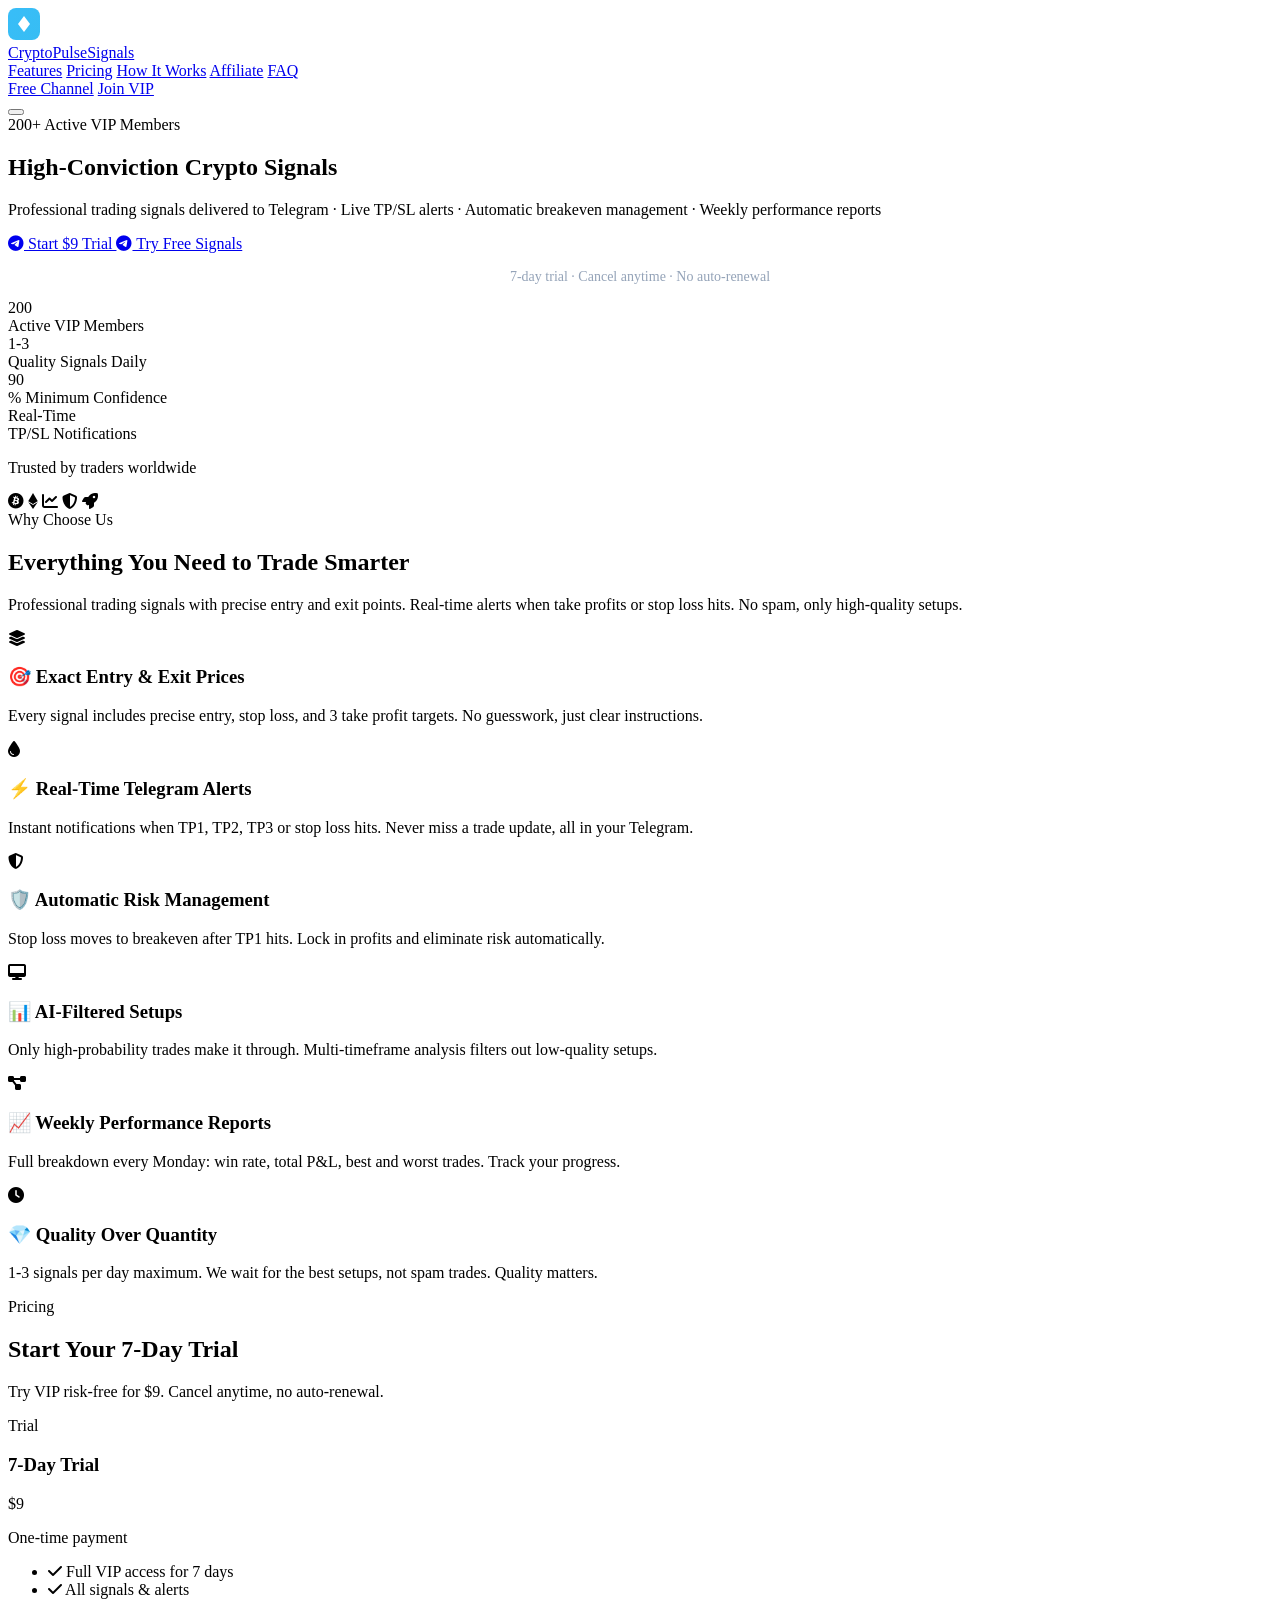
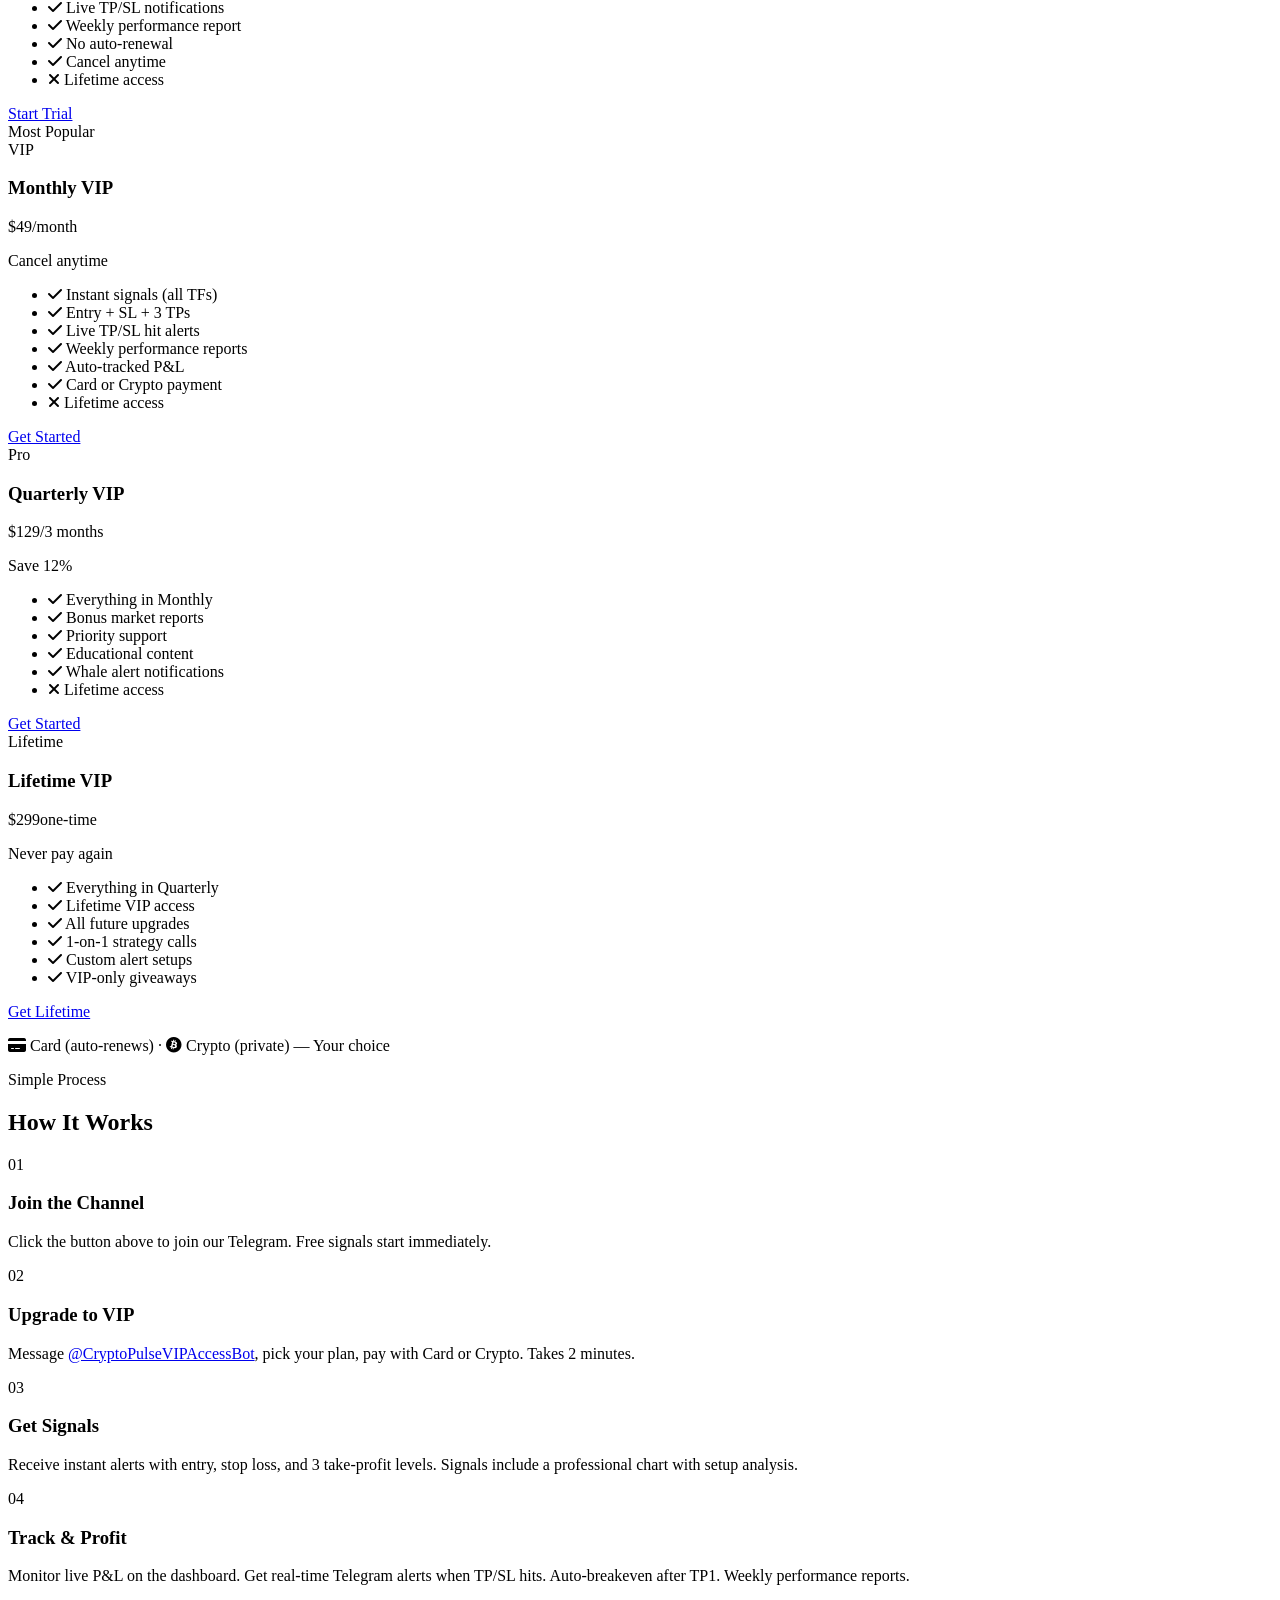
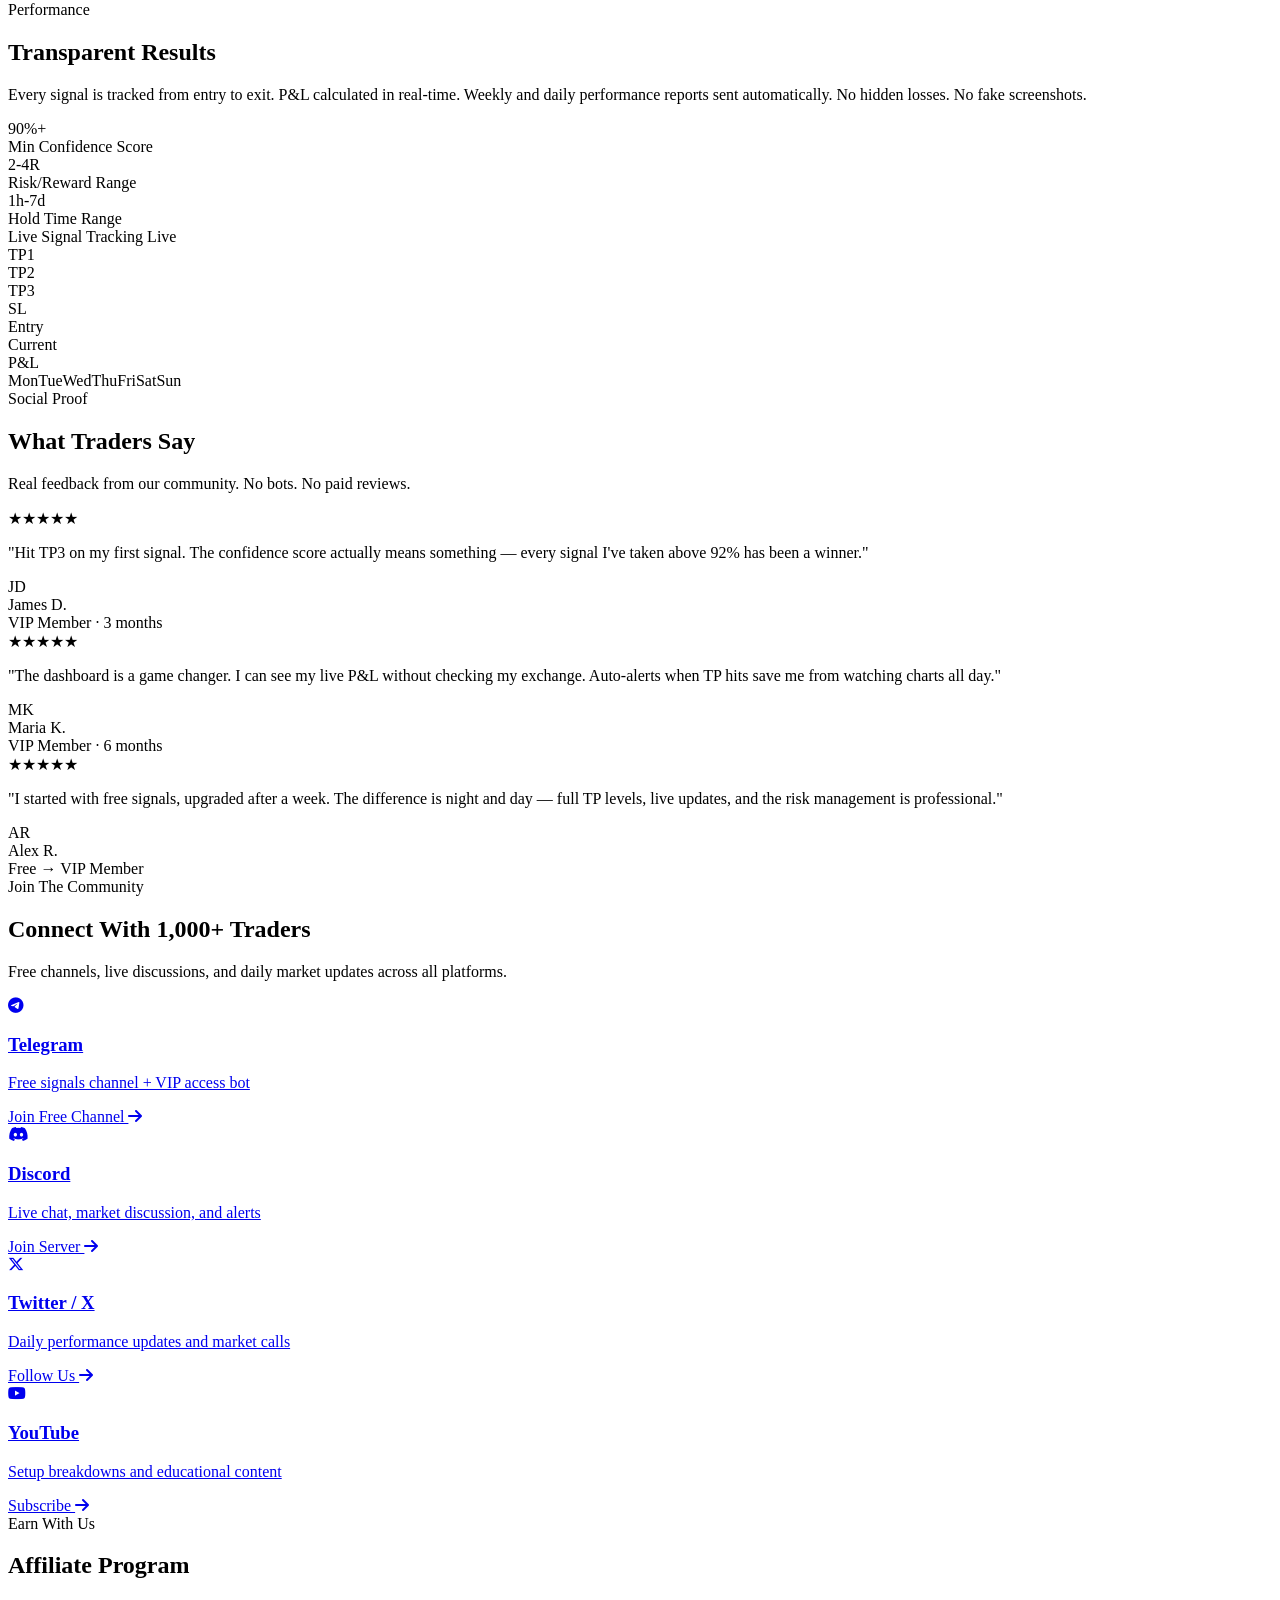
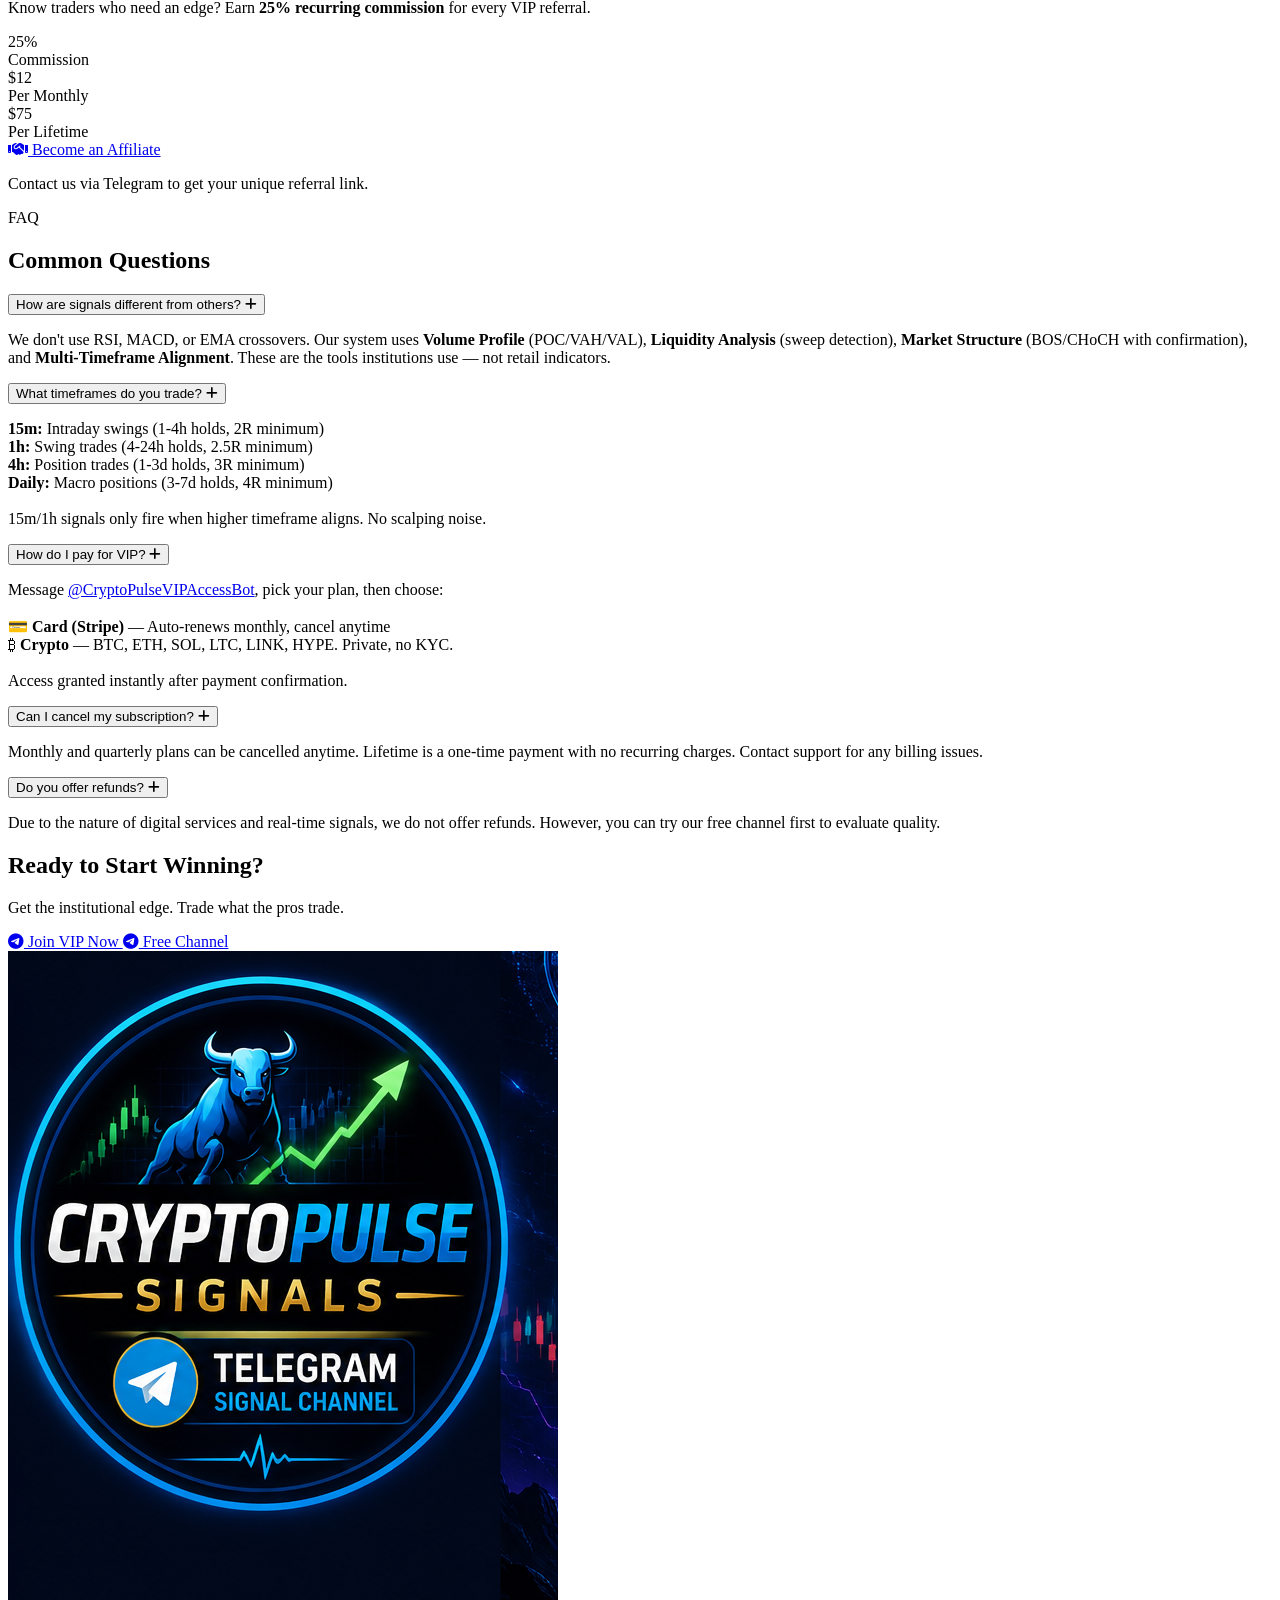
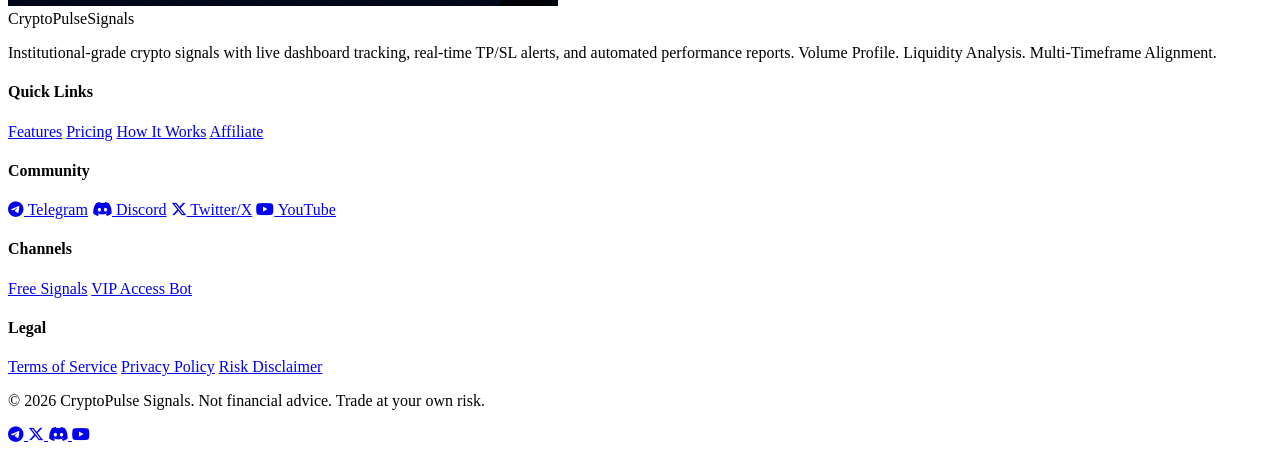
==== commit b3026da3: "Update fancy landing page: production-ready content, emphasize trial, remove jargon" ====
--- a/index.html
+++ b/index.html
@@ -3,8 +3,8 @@
 <head>
     <meta charset="UTF-8">
     <meta name="viewport" content="width=device-width, initial-scale=1.0">
-    <title>CryptoPulse Signals | Premium Crypto Trading Signals</title>
-    <meta name="description" content="Institutional-grade crypto trading signals. Volume Profile, Liquidity Analysis, Multi-Timeframe Alignment. No retail indicators.">
+    <title>CryptoPulse Signals | Professional Crypto Trading Signals</title>
+    <meta name="description" content="High-conviction crypto trading signals with live TP/SL alerts. Start your 7-day trial for $9. 200+ active traders.">
     <link rel="icon" href="data:image/svg+xml,<svg xmlns='http://www.w3.org/2000/svg' viewBox='0 0 32 32'><rect width='32' height='32' rx='8' fill='%2338bdf8'/><path d='M16 8L22 16L16 24L10 16L16 8Z' fill='white'/></svg>">
     <link rel="stylesheet" href="styles.css">
     <link rel="preconnect" href="https://fonts.googleapis.com">
@@ -58,18 +58,19 @@
             <div class="hero-card">
                 <div class="hero-badge">
                     <span class="pulse-dot"></span>
-                    <span>Institutional-Grade Signals</span>
-                </div>
-                <h1 class="hero-title">Institutional-Grade Crypto Signals</h1>
-                <p class="hero-subtitle">Volume Profile · Liquidity Analysis · Multi-Timeframe Alignment · Live Dashboard · Real-Time TP/SL Alerts</p>
+                    <span>200+ Active VIP Members</span>
+                </div>
+                <h1 class="hero-title">High-Conviction Crypto Signals</h1>
+                <p class="hero-subtitle">Professional trading signals delivered to Telegram · Live TP/SL alerts · Automatic breakeven management · Weekly performance reports</p>
                 <div class="hero-cta">
                     <a href="https://t.me/CryptoPulseVIPAccessBot" target="_blank" rel="noopener noreferrer" class="btn btn-primary btn-lg">
-                        <i class="fab fa-telegram" aria-hidden="true"></i> Get VIP Access
+                        <i class="fab fa-telegram" aria-hidden="true"></i> Start $9 Trial
                     </a>
                     <a href="https://t.me/cryptopulse_signals_free1" target="_blank" rel="noopener noreferrer" class="btn btn-outline btn-lg">
                         <i class="fab fa-telegram" aria-hidden="true"></i> Try Free Signals
                     </a>
                 </div>
+                <p style="text-align:center;font-size:14px;color:#94a3b8;margin-top:16px;">7-day trial · Cancel anytime · No auto-renewal</p>
             </div>
         </div>
     </section>
@@ -79,20 +80,20 @@
         <div class="container">
             <div class="stats-grid">
                 <div class="stat">
+                    <div class="stat-number" data-count="200">200</div>
+                    <div class="stat-label">Active VIP Members</div>
+                </div>
+                <div class="stat">
+                    <div class="stat-number" data-count="1">1-3</div>
+                    <div class="stat-label">Quality Signals Daily</div>
+                </div>
+                <div class="stat">
                     <div class="stat-number" data-count="90">90</div>
-                    <div class="stat-label">% Min Confidence</div>
+                    <div class="stat-label">% Minimum Confidence</div>
                 </div>
                 <div class="stat">
-                    <div class="stat-number" data-count="4">4</div>
-                    <div class="stat-label">Timeframes Scanned</div>
-                </div>
-                <div class="stat">
-                    <div class="stat-number" data-count="3">3</div>
-                    <div class="stat-label">Max Signals/Day</div>
-                </div>
-                <div class="stat">
-                    <div class="stat-number" data-count="3">3</div>
-                    <div class="stat-label">Take Profit Levels</div>
+                    <div class="stat-number">Real-Time</div>
+                    <div class="stat-label">TP/SL Notifications</div>
                 </div>
             </div>
         </div>
@@ -118,71 +119,50 @@
             <div class="section-header">
                 <span class="section-tag">Why Choose Us</span>
                 <h2 class="section-title">Everything You Need to <span class="gradient-text">Trade Smarter</span></h2>
-                <p class="section-desc">Our signals combine institutional-grade technical analysis with real-time news, macro data, and market sentiment. We don't just read charts — we read the market.</p>
+                <p class="section-desc">Professional trading signals with precise entry and exit points. Real-time alerts when take profits or stop loss hits. No spam, only high-quality setups.</p>
             </div>
             <div class="features-grid">
                 <div class="feature-card">
                     <div class="feature-icon">
                         <i class="fas fa-layer-group"></i>
                     </div>
-                    <h3>Volume Profile Analysis</h3>
-                    <p>Entry at POC discount or VAH/VAL extremes. We trade where volume actually transacted — not where EMAs cross.</p>
+                    <h3>🎯 Exact Entry & Exit Prices</h3>
+                    <p>Every signal includes precise entry, stop loss, and 3 take profit targets. No guesswork, just clear instructions.</p>
                 </div>
                 <div class="feature-card">
                     <div class="feature-icon">
                         <i class="fas fa-tint"></i>
                     </div>
-                    <h3>Liquidity Sweep Entries</h3>
-                    <p>Signals trigger after liquidity is swept (equal highs/lows) then reversed. The same method institutions use.</p>
+                    <h3>⚡ Real-Time Telegram Alerts</h3>
+                    <p>Instant notifications when TP1, TP2, TP3 or stop loss hits. Never miss a trade update, all in your Telegram.</p>
                 </div>
                 <div class="feature-card">
                     <div class="feature-icon">
                         <i class="fas fa-shield-alt"></i>
                     </div>
-                    <h3>Risk Management</h3>
-                    <p>Every signal includes stop loss and 3 take-profit levels. R:R from 2.0 (15m) to 4.0 (daily). Live dashboard tracks P&L in real-time. Auto-alerts when TP/SL hits.</p>
+                    <h3>🛡️ Automatic Risk Management</h3>
+                    <p>Stop loss moves to breakeven after TP1 hits. Lock in profits and eliminate risk automatically.</p>
                 </div>
                 <div class="feature-card">
                     <div class="feature-icon">
                         <i class="fas fa-desktop"></i>
                     </div>
-                    <h3>Live Admin Dashboard</h3>
-                    <p>Track all active trades with real-time P&L, monitor TP/SL hits, approve signals, manage subscribers, and view performance analytics — all in one place. Data persists across restarts.</p>
+                    <h3>📊 AI-Filtered Setups</h3>
+                    <p>Only high-probability trades make it through. Multi-timeframe analysis filters out low-quality setups.</p>
                 </div>
                 <div class="feature-card">
                     <div class="feature-icon">
                         <i class="fas fa-project-diagram"></i>
                     </div>
-                    <h3>Multi-Timeframe Alignment</h3>
-                    <p>15m signals only fire when 1h agrees. 1h signals need 4h confirmation. Higher conviction through confluence.</p>
+                    <h3>📈 Weekly Performance Reports</h3>
+                    <p>Full breakdown every Monday: win rate, total P&L, best and worst trades. Track your progress.</p>
                 </div>
                 <div class="feature-card">
                     <div class="feature-icon">
                         <i class="fas fa-clock"></i>
                     </div>
-                    <h3>Session-Based Filtering</h3>
-                    <p>Intraday signals only during London-NY overlap. No Asian session noise. Trade when institutions trade.</p>
-                </div>
-                <div class="feature-card">
-                    <div class="feature-icon">
-                        <i class="fas fa-brain"></i>
-                    </div>
-                    <h3>No Generic Indicators</h3>
-                    <p>No RSI. No MACD. No Bollinger. We use market structure, volume profile, and liquidity — the tools pros actually use.</p>
-                </div>
-                <div class="feature-card">
-                    <div class="feature-icon">
-                        <i class="fas fa-bell"></i>
-                    </div>
-                    <h3>Real-Time Trade Alerts</h3>
-                    <p>Get instant Telegram alerts when TP1, TP2, or TP3 hits. Stop loss moved to breakeven after TP1 automatically. Trade closed notification with final P&L sent to both channels.</p>
-                </div>
-                <div class="feature-card">
-                    <div class="feature-icon">
-                        <i class="fas fa-newspaper"></i>
-                    </div>
-                    <h3>News & Macro Context</h3>
-                    <p>Funding rates, liquidations, open interest, fear & greed, BTC dominance, and breaking news — all factored into every signal's confidence score.</p>
+                    <h3>💎 Quality Over Quantity</h3>
+                    <p>1-3 signals per day maximum. We wait for the best setups, not spam trades. Quality matters.</p>
                 </div>
             </div>
         </div>
@@ -193,27 +173,27 @@
         <div class="container">
             <div class="section-header">
                 <span class="section-tag">Pricing</span>
-                <h2 class="section-title">Choose Your <span class="gradient-text">Edge</span></h2>
-                <p class="section-desc">Card (auto-renews) or Crypto (private). Instant access after confirmation.</p>
+                <h2 class="section-title">Start Your <span class="gradient-text">7-Day Trial</span></h2>
+                <p class="section-desc">Try VIP risk-free for $9. Cancel anytime, no auto-renewal.</p>
             </div>
             <div class="pricing-grid">
                 <div class="pricing-card">
                     <div class="pricing-header">
-                        <span class="pricing-tag">Free</span>
-                        <h3>Free Signals</h3>
-                        <div class="pricing-price">$0</div>
-                        <p class="pricing-period">Forever free</p>
+                        <span class="pricing-tag">Trial</span>
+                        <h3>7-Day Trial</h3>
+                        <div class="pricing-price">$9</div>
+                        <p class="pricing-period">One-time payment</p>
                     </div>
                     <ul class="pricing-features">
-                        <li><i class="fas fa-check" aria-hidden="true"></i> Delayed signals (10 min)</li>
-                        <li><i class="fas fa-check" aria-hidden="true"></i> 1-2 signals per day</li>
-                        <li><i class="fas fa-check" aria-hidden="true"></i> Entry + SL only</li>
-                        <li><i class="fas fa-check" aria-hidden="true"></i> Basic market updates</li>
-                        <li class="disabled"><i class="fas fa-times" aria-hidden="true"></i> Full TP levels</li>
-                        <li class="disabled"><i class="fas fa-times" aria-hidden="true"></i> Live TP/SL updates</li>
-                        <li class="disabled"><i class="fas fa-times" aria-hidden="true"></i> VIP community</li>
+                        <li><i class="fas fa-check" aria-hidden="true"></i> Full VIP access for 7 days</li>
+                        <li><i class="fas fa-check" aria-hidden="true"></i> All signals & alerts</li>
+                        <li><i class="fas fa-check" aria-hidden="true"></i> Live TP/SL notifications</li>
+                        <li><i class="fas fa-check" aria-hidden="true"></i> Weekly performance report</li>
+                        <li><i class="fas fa-check" aria-hidden="true"></i> No auto-renewal</li>
+                        <li><i class="fas fa-check" aria-hidden="true"></i> Cancel anytime</li>
+                        <li class="disabled"><i class="fas fa-times" aria-hidden="true"></i> Lifetime access</li>
                     </ul>
-                    <a href="https://t.me/cryptopulse_signals_free1" target="_blank" rel="noopener noreferrer" class="btn btn-outline btn-block">Join Free Channel</a>
+                    <a href="https://t.me/CryptoPulseVIPAccessBot" target="_blank" rel="noopener noreferrer" class="btn btn-outline btn-block">Start Trial</a>
                 </div>
                 <div class="pricing-card featured">
                     <div class="popular-badge">Most Popular</div>
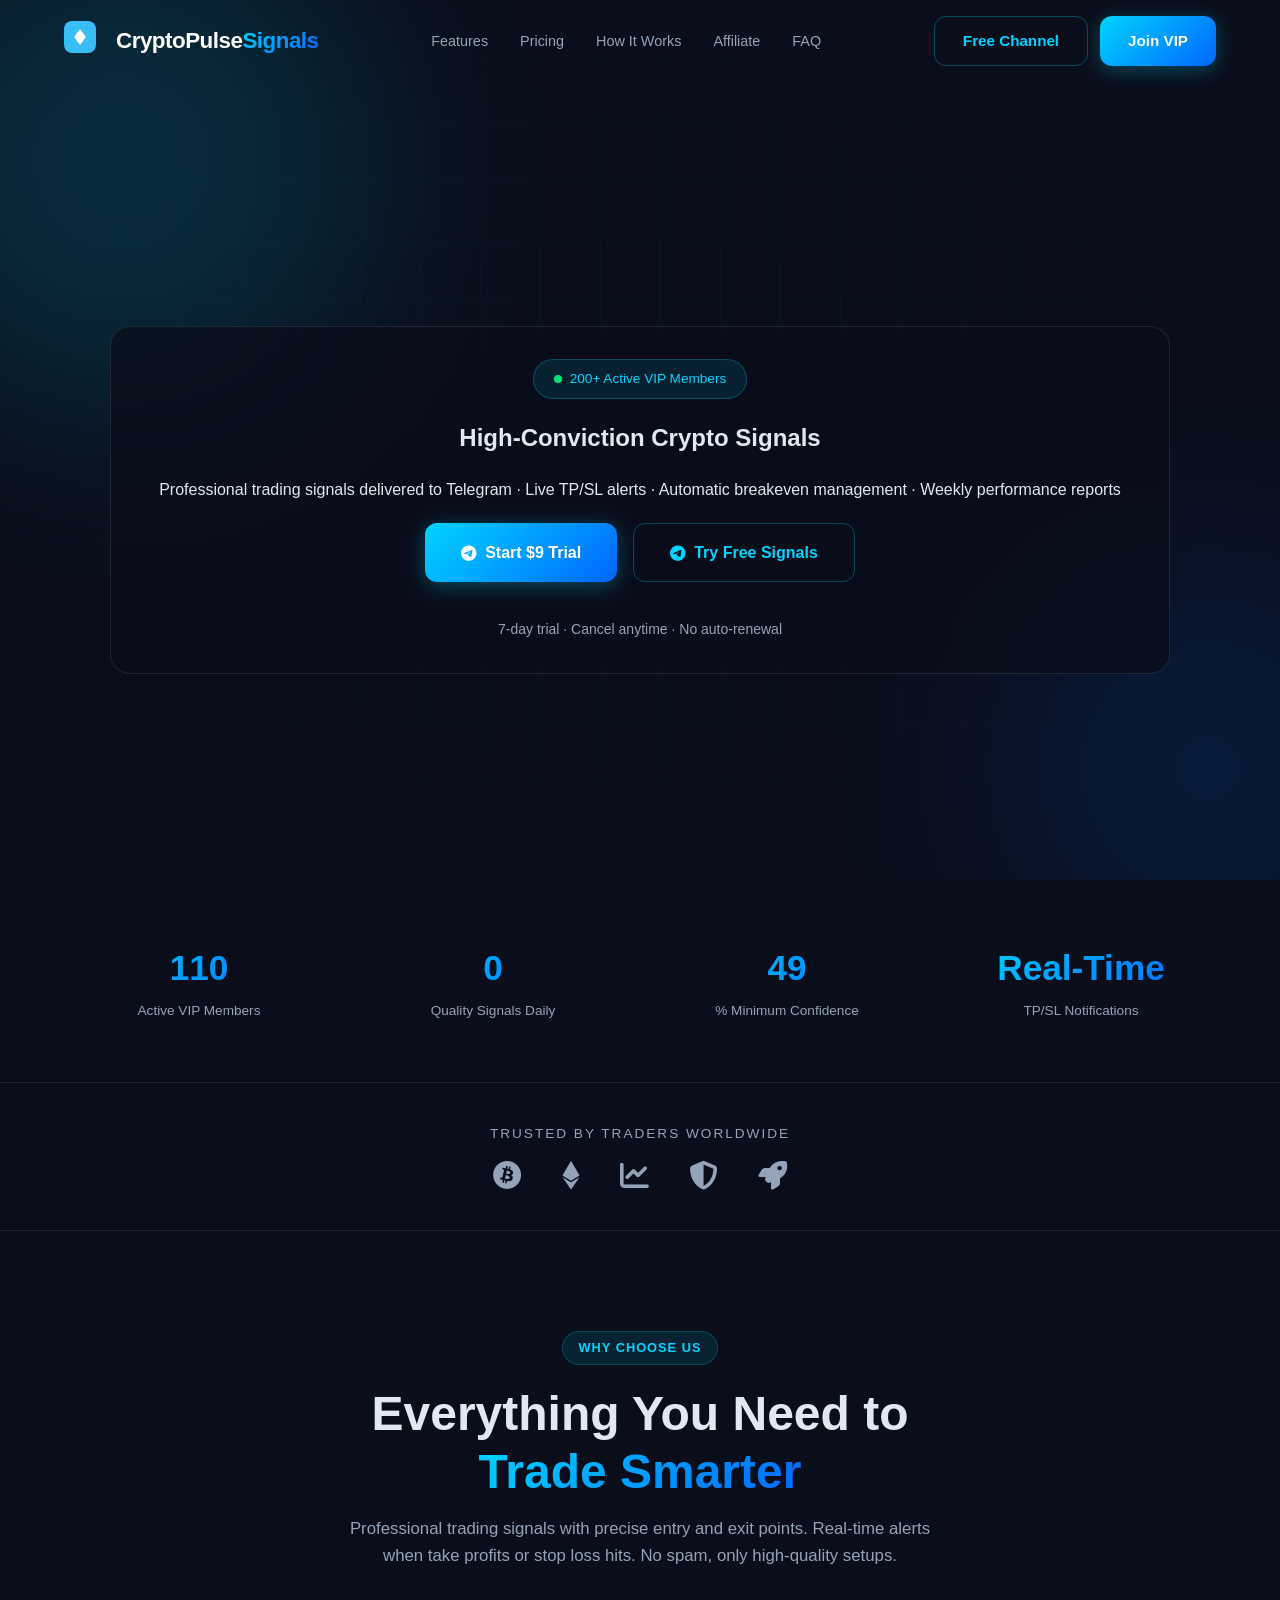
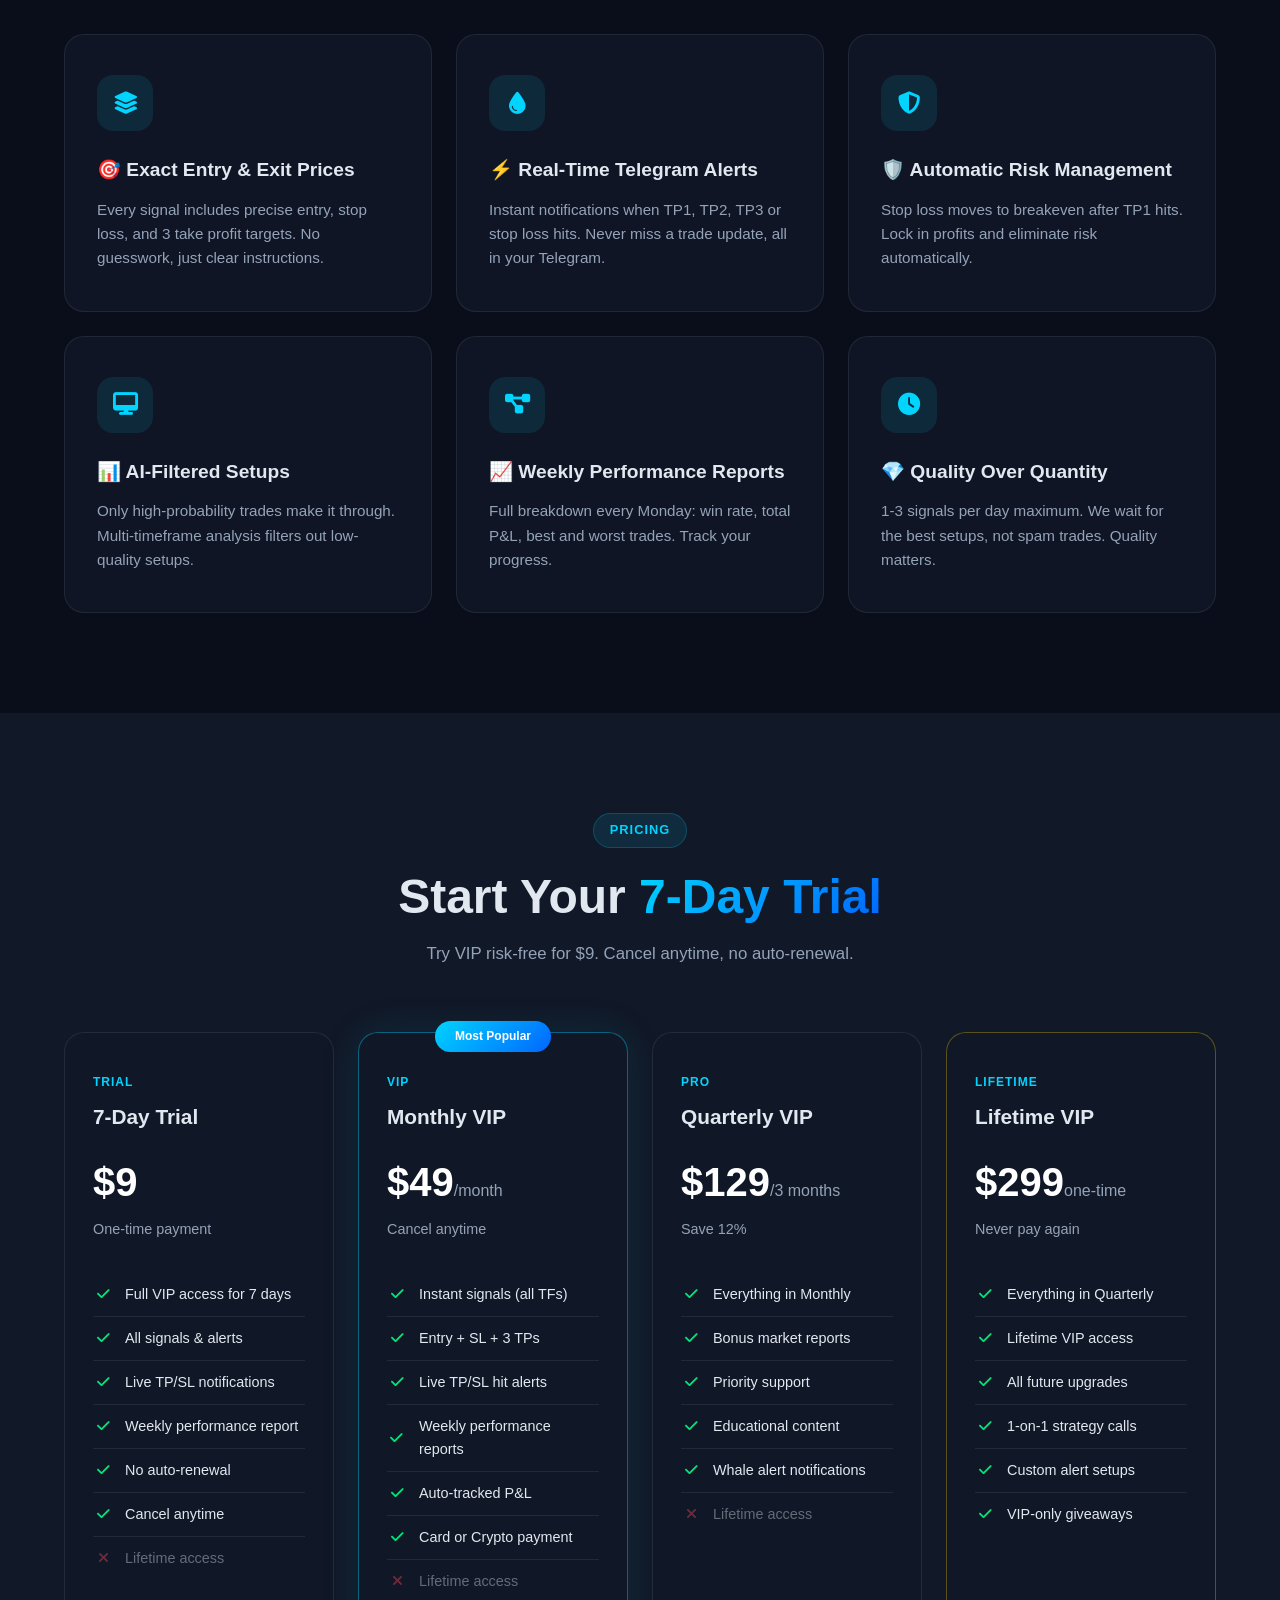
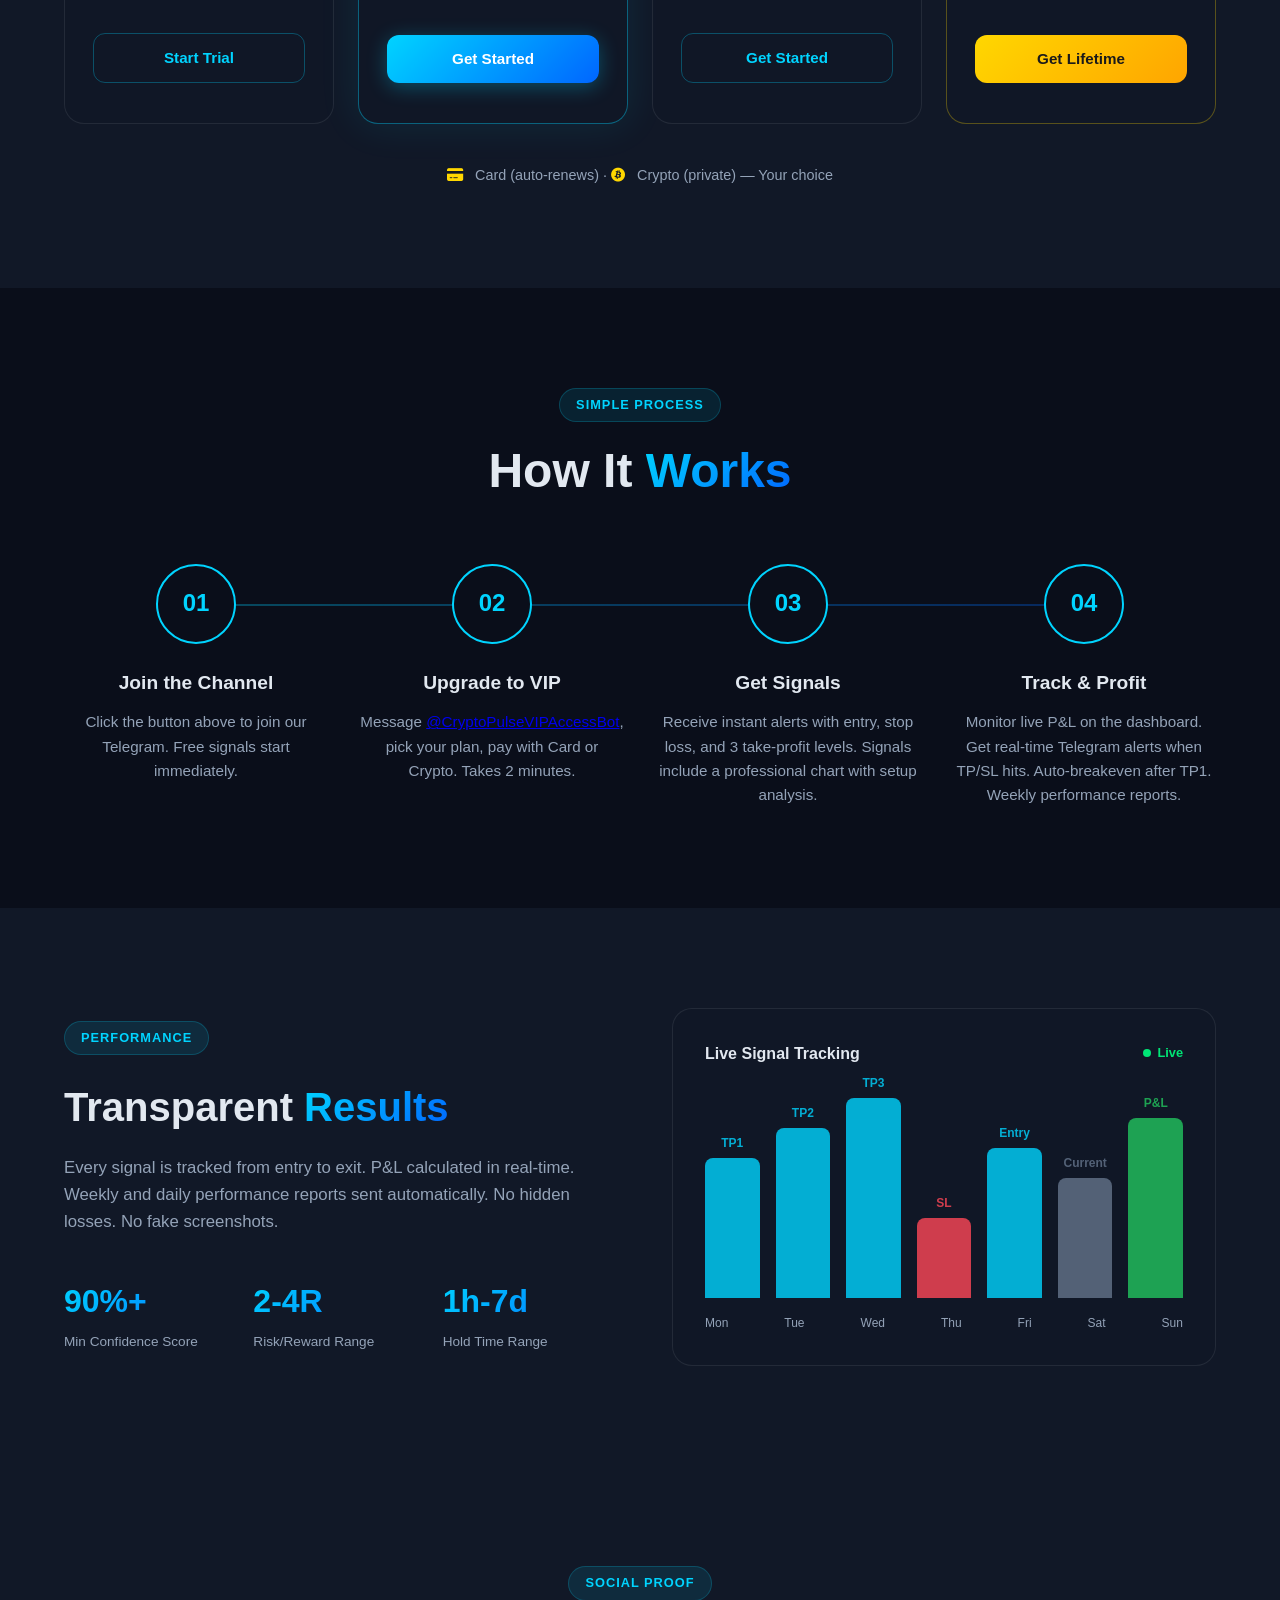
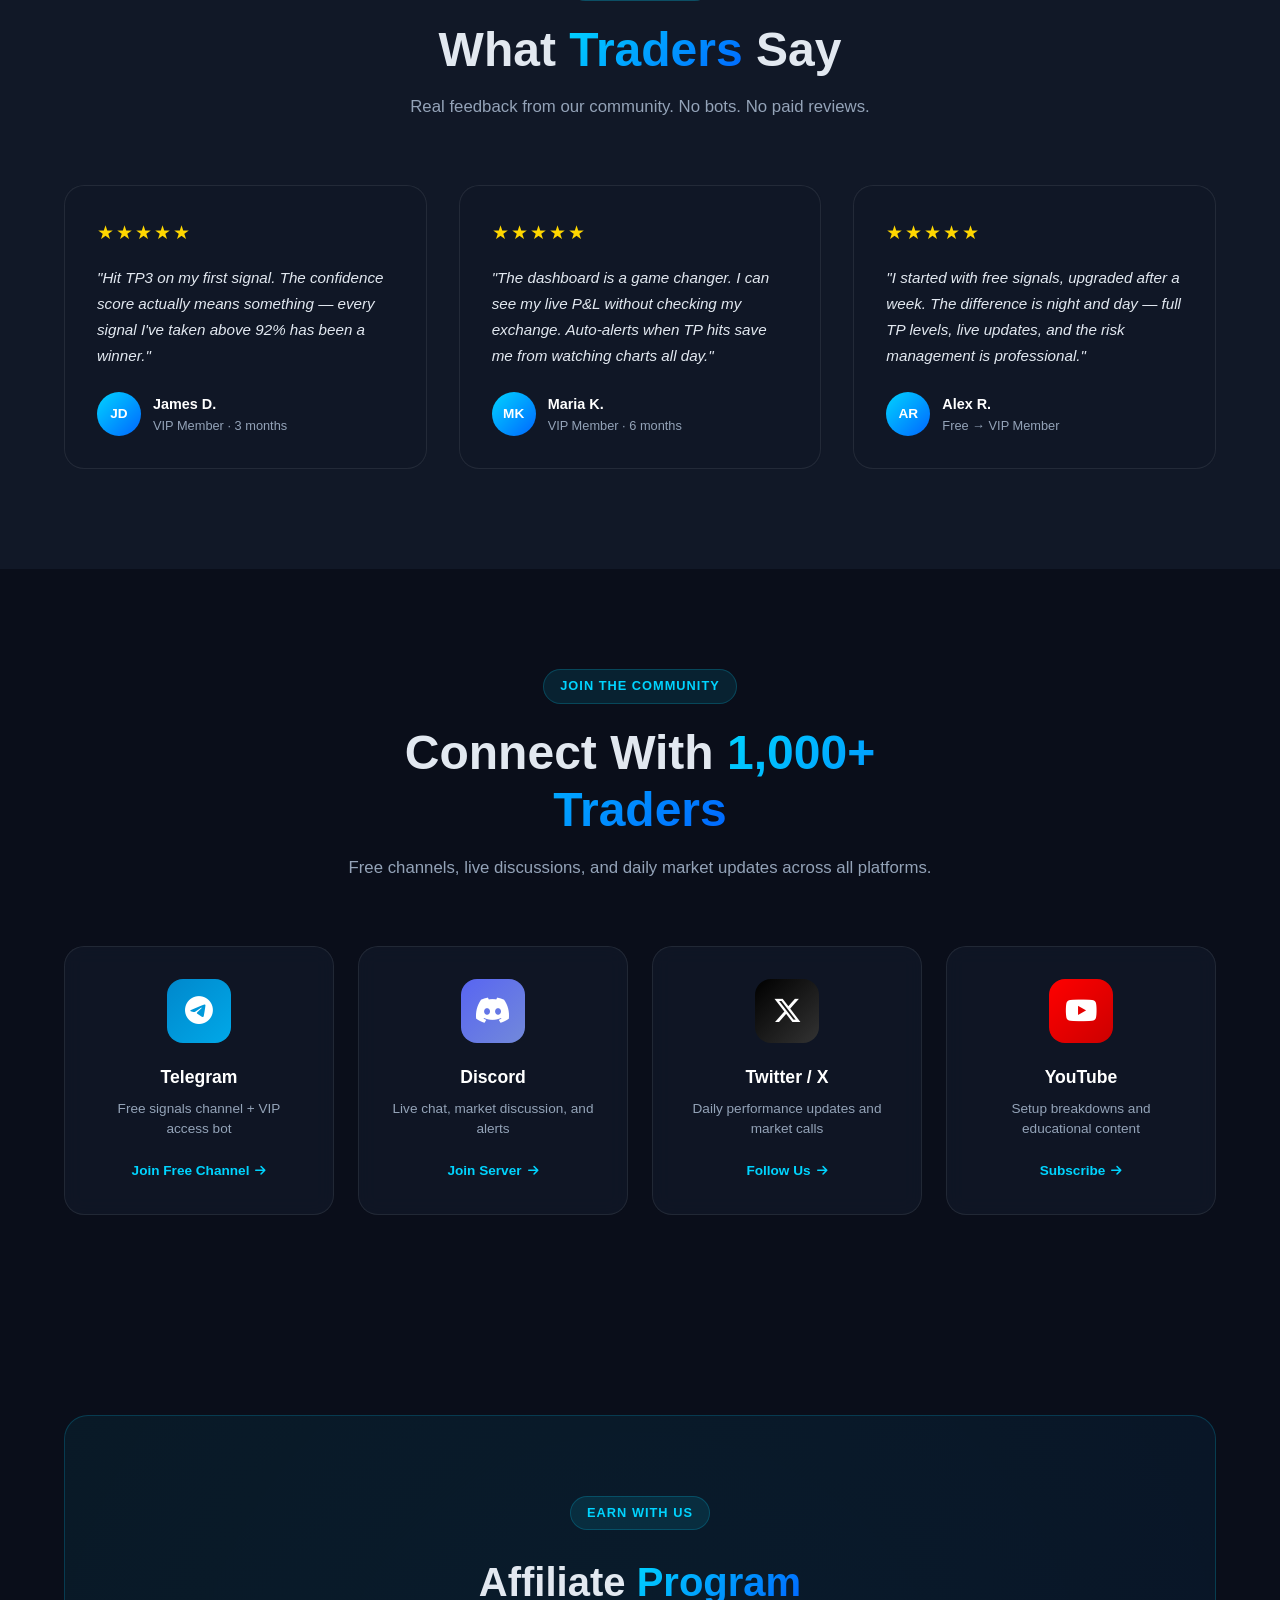
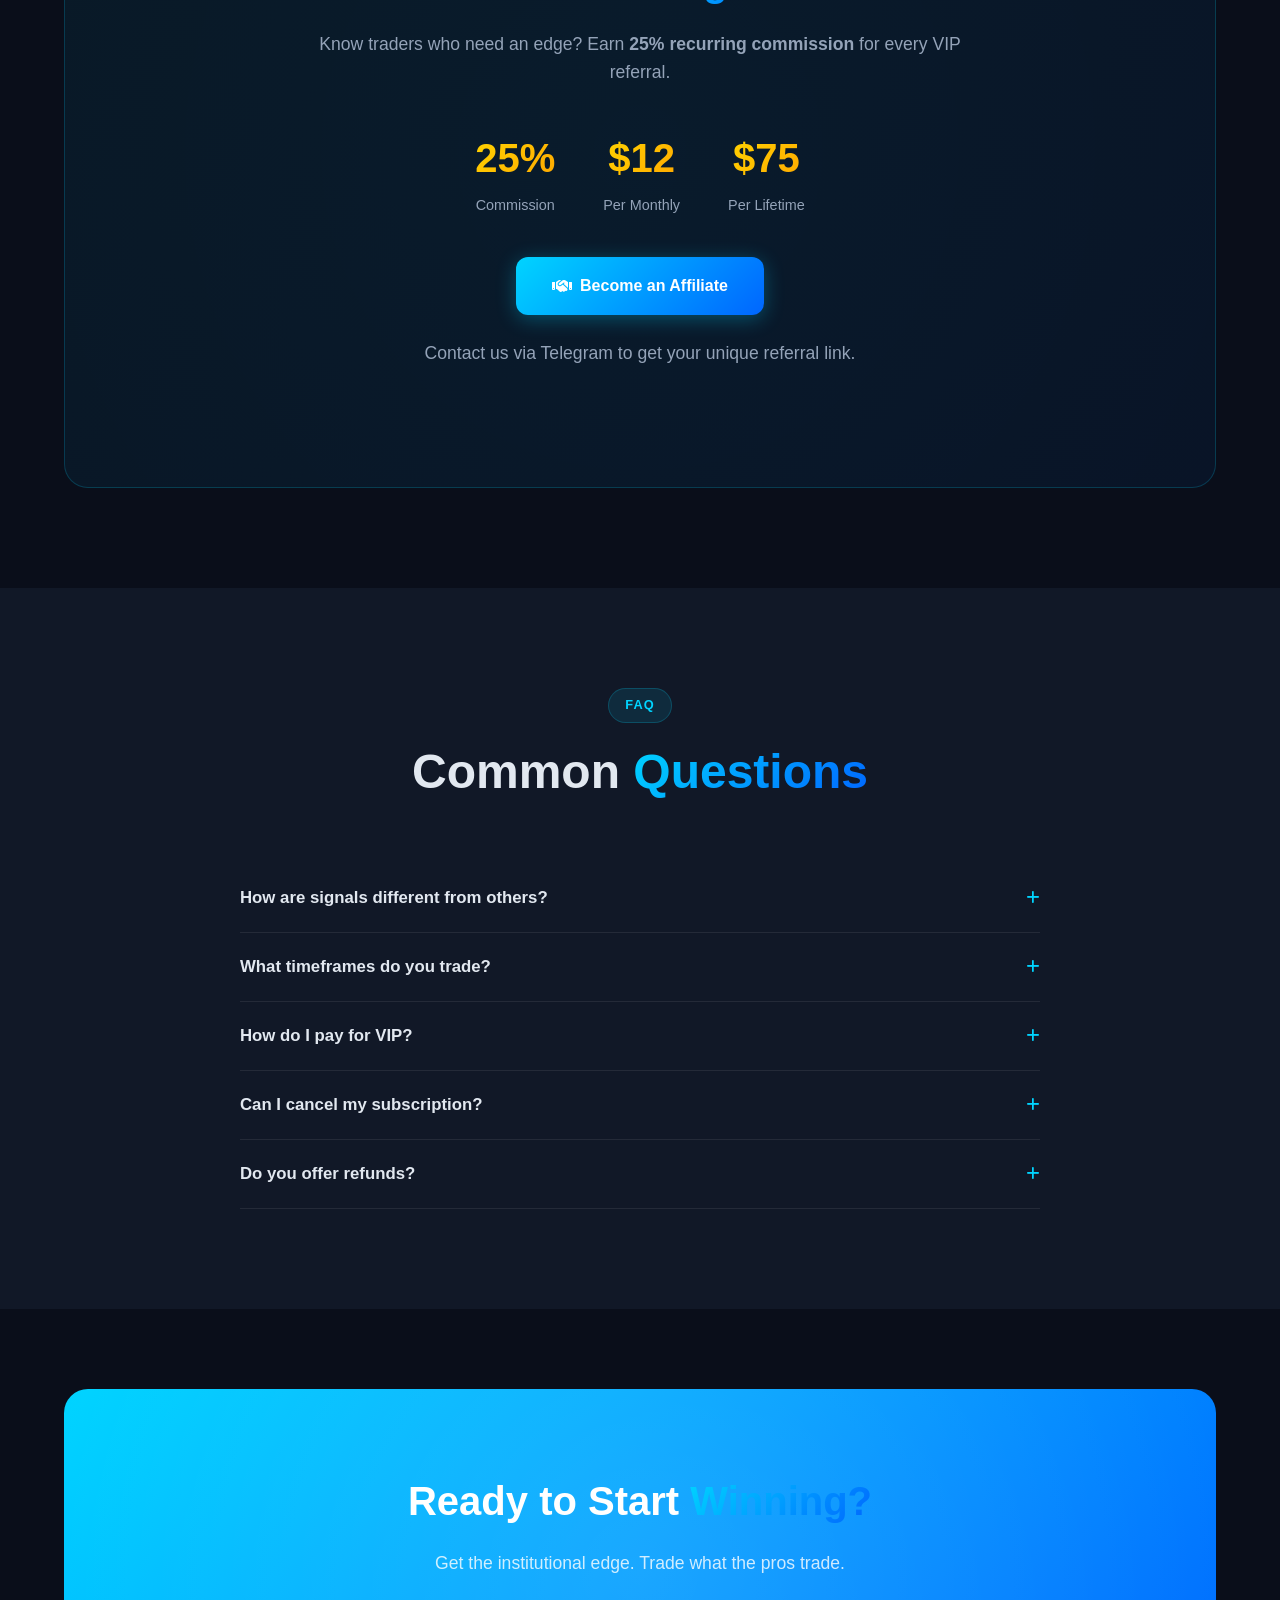
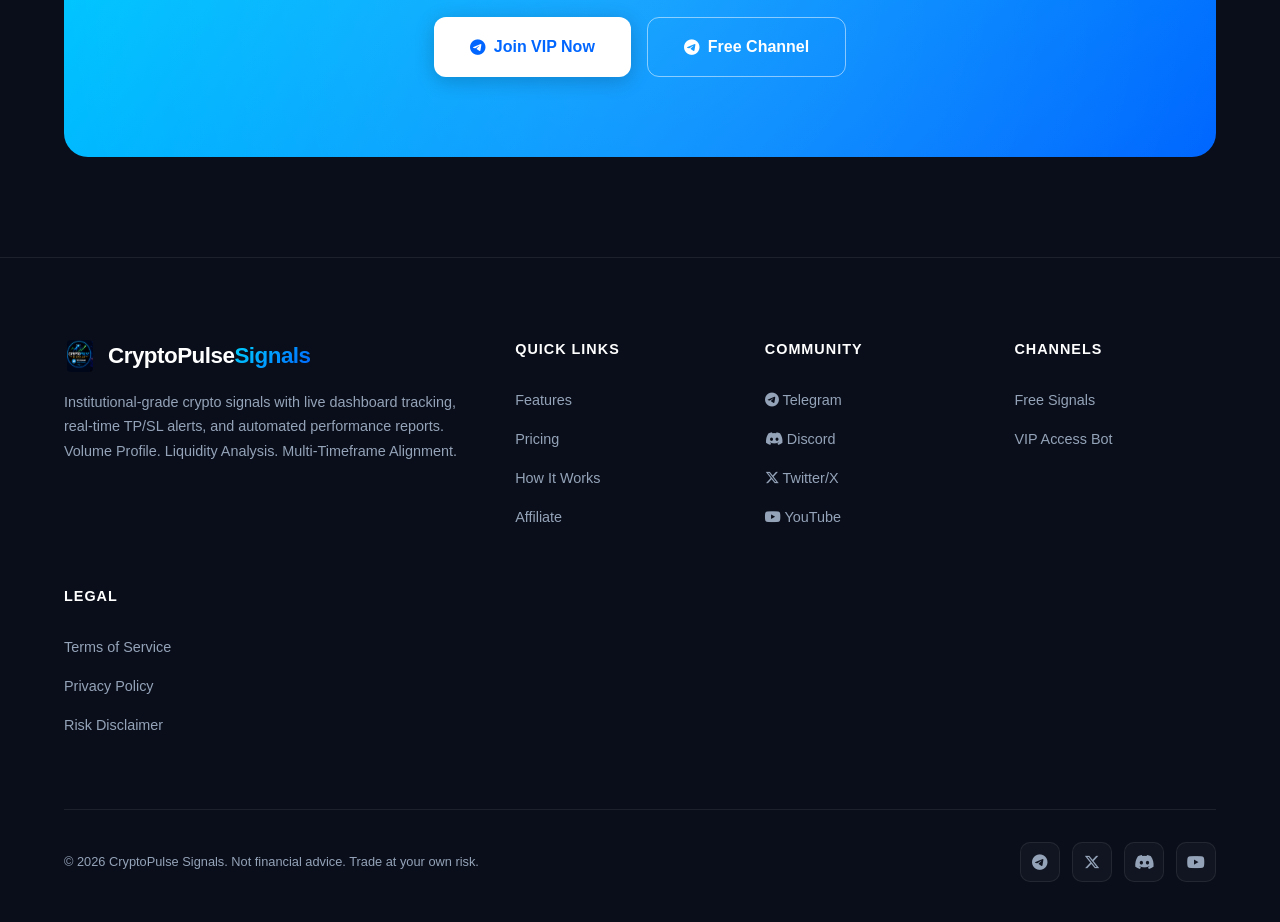
==== commit 6322eebb: "RESTORE: Revert landing page to working version with all CSS/JS files" ====
--- a/styles.css
+++ b/styles.css
@@ -0,0 +1,2397 @@
+��/ *   C r y p t o P u l s e   S i g n a l s   -   L a n d i n g   P a g e   S t y l e s   * / + 
+ : r o o t   { + 
+         - - b g :   # 0 A 0 E 1 A ; + 
+         - - b g - l i g h t :   # 1 1 1 8 2 7 ; + 
+         - - b g - c a r d :   r g b a ( 1 7 ,   2 4 ,   3 9 ,   0 . 8 ) ; + 
+         - - b o r d e r :   r g b a ( 2 5 5 , 2 5 5 , 2 5 5 , 0 . 0 8 ) ; + 
+         - - t e x t :   # E 2 E 8 F 0 ; + 
+         - - t e x t - d i m :   # 9 4 A 3 B 8 ; + 
+         - - p r i m a r y :   # 0 0 D 4 F F ; + 
+         - - p r i m a r y - d a r k :   # 0 0 6 6 F F ; + 
+         - - a c c e n t :   # 0 0 F 0 F F ; + 
+         - - g o l d :   # F F D 7 0 0 ; + 
+         - - s u c c e s s :   # 0 0 E 6 7 6 ; + 
+         - - d a n g e r :   # F F 4 7 5 7 ; + 
+         - - g r a d i e n t :   l i n e a r - g r a d i e n t ( 1 3 5 d e g ,   # 0 0 D 4 F F   0 % ,   # 0 0 6 6 F F   1 0 0 % ) ; + 
+         - - g r a d i e n t - g o l d :   l i n e a r - g r a d i e n t ( 1 3 5 d e g ,   # F F D 7 0 0   0 % ,   # F F A 5 0 0   1 0 0 % ) ; + 
+         - - s h a d o w :   0   8 p x   3 2 p x   r g b a ( 0 ,   1 0 2 ,   2 5 5 ,   0 . 1 5 ) ; + 
+         - - g l a s s :   r g b a ( 2 5 5 ,   2 5 5 ,   2 5 5 ,   0 . 0 3 ) ; + 
+ } + 
+ + 
+ *   {   m a r g i n :   0 ;   p a d d i n g :   0 ;   b o x - s i z i n g :   b o r d e r - b o x ;   } + 
+ + 
+ h t m l   {   s c r o l l - b e h a v i o r :   s m o o t h ;   } + 
+ + 
+ b o d y   { + 
+         f o n t - f a m i l y :   ' I n t e r ' ,   s a n s - s e r i f ; + 
+         b a c k g r o u n d :   v a r ( - - b g ) ; + 
+         c o l o r :   v a r ( - - t e x t ) ; + 
+         l i n e - h e i g h t :   1 . 6 ; + 
+         o v e r f l o w - x :   h i d d e n ; + 
+ } + 
+ + 
+ . c o n t a i n e r   {   m a x - w i d t h :   1 2 0 0 p x ;   m a r g i n :   0   a u t o ;   p a d d i n g :   0   2 4 p x ;   } + 
+ + 
+ / *   G r a d i e n t   T e x t   * / + 
+ . g r a d i e n t - t e x t   { + 
+         b a c k g r o u n d :   v a r ( - - g r a d i e n t ) ; + 
+         - w e b k i t - b a c k g r o u n d - c l i p :   t e x t ; + 
+         - w e b k i t - t e x t - f i l l - c o l o r :   t r a n s p a r e n t ; + 
+         b a c k g r o u n d - c l i p :   t e x t ; + 
+ } + 
+ + 
+ / *   B u t t o n s   * / + 
+ . b t n   { + 
+         d i s p l a y :   i n l i n e - f l e x ; + 
+         a l i g n - i t e m s :   c e n t e r ; + 
+         g a p :   8 p x ; + 
+         p a d d i n g :   1 2 p x   2 8 p x ; + 
+         b o r d e r - r a d i u s :   1 2 p x ; + 
+         f o n t - w e i g h t :   6 0 0 ; + 
+         f o n t - s i z e :   0 . 9 5 r e m ; + 
+         t e x t - d e c o r a t i o n :   n o n e ; + 
+         b o r d e r :   n o n e ; + 
+         c u r s o r :   p o i n t e r ; + 
+         t r a n s i t i o n :   a l l   0 . 3 s   e a s e ; + 
+ } + 
+ + 
+ . b t n - p r i m a r y   { + 
+         b a c k g r o u n d :   v a r ( - - g r a d i e n t ) ; + 
+         c o l o r :   w h i t e ; + 
+         b o x - s h a d o w :   0   4 p x   2 0 p x   r g b a ( 0 ,   2 1 2 ,   2 5 5 ,   0 . 3 ) ; + 
+ } + 
+ + 
+ . b t n - p r i m a r y : h o v e r   { + 
+         t r a n s f o r m :   t r a n s l a t e Y ( - 2 p x ) ; + 
+         b o x - s h a d o w :   0   8 p x   3 0 p x   r g b a ( 0 ,   2 1 2 ,   2 5 5 ,   0 . 4 ) ; + 
+ } + 
+ + 
+ . b t n - o u t l i n e   { + 
+         b a c k g r o u n d :   t r a n s p a r e n t ; + 
+         c o l o r :   v a r ( - - p r i m a r y ) ; + 
+         b o r d e r :   1 p x   s o l i d   r g b a ( 0 ,   2 1 2 ,   2 5 5 ,   0 . 3 ) ; + 
+ } + 
+ + 
+ . b t n - o u t l i n e : h o v e r   { + 
+         b a c k g r o u n d :   r g b a ( 0 ,   2 1 2 ,   2 5 5 ,   0 . 1 ) ; + 
+         b o r d e r - c o l o r :   v a r ( - - p r i m a r y ) ; + 
+ } + 
+ + 
+ . b t n - g o l d   { + 
+         b a c k g r o u n d :   v a r ( - - g r a d i e n t - g o l d ) ; + 
+         c o l o r :   # 1 a 1 a 1 a ; + 
+         f o n t - w e i g h t :   7 0 0 ; + 
+ } + 
+ + 
+ . b t n - g o l d : h o v e r   { + 
+         t r a n s f o r m :   t r a n s l a t e Y ( - 2 p x ) ; + 
+         b o x - s h a d o w :   0   8 p x   3 0 p x   r g b a ( 2 5 5 ,   2 1 5 ,   0 ,   0 . 3 ) ; + 
+ } + 
+ + 
+ . b t n - l g   {   p a d d i n g :   1 6 p x   3 6 p x ;   f o n t - s i z e :   1 r e m ;   } + 
+ . b t n - b l o c k   {   w i d t h :   1 0 0 % ;   j u s t i f y - c o n t e n t :   c e n t e r ;   } + 
+ + 
+ / *   N a v i g a t i o n   * / + 
+ . n a v b a r   { + 
+         p o s i t i o n :   f i x e d ; + 
+         t o p :   0 ;   l e f t :   0 ;   r i g h t :   0 ; + 
+         z - i n d e x :   1 0 0 0 ; + 
+         p a d d i n g :   1 6 p x   0 ; + 
+         t r a n s i t i o n :   a l l   0 . 3 s   e a s e ; + 
+         b a c k g r o u n d :   t r a n s p a r e n t ; + 
+ } + 
+ + 
+ . n a v b a r . s c r o l l e d   { + 
+         b a c k g r o u n d :   r g b a ( 1 0 ,   1 4 ,   2 6 ,   0 . 9 ) ; + 
+         b a c k d r o p - f i l t e r :   b l u r ( 2 0 p x ) ; + 
+         b o r d e r - b o t t o m :   1 p x   s o l i d   v a r ( - - b o r d e r ) ; + 
+ } + 
+ + 
+ . n a v - c o n t a i n e r   { + 
+         d i s p l a y :   f l e x ; + 
+         a l i g n - i t e m s :   c e n t e r ; + 
+         j u s t i f y - c o n t e n t :   s p a c e - b e t w e e n ; + 
+ } + 
+ + 
+ . l o g o   { + 
+         d i s p l a y :   f l e x ; + 
+         a l i g n - i t e m s :   c e n t e r ; + 
+         g a p :   1 2 p x ; + 
+         t e x t - d e c o r a t i o n :   n o n e ; + 
+ } + 
+ + 
+ . l o g o - i c o n   { + 
+         w i d t h :   4 0 p x ;   h e i g h t :   4 0 p x ; + 
+ } + 
+ + 
+ . l o g o - i m g   { + 
+         w i d t h :   1 0 0 % ; + 
+         h e i g h t :   1 0 0 % ; + 
+         o b j e c t - f i t :   c o n t a i n ; + 
+         b o r d e r - r a d i u s :   8 p x ; + 
+ } + 
+ + 
+ . l o g o - i c o n . s m a l l   {   w i d t h :   3 2 p x ;   h e i g h t :   3 2 p x ;   } + 
+ + 
+ . l o g o - t e x t   { + 
+         f o n t - s i z e :   1 . 4 r e m ; + 
+         f o n t - w e i g h t :   8 0 0 ; + 
+         c o l o r :   w h i t e ; + 
+         l e t t e r - s p a c i n g :   - 0 . 5 p x ; + 
+ } + 
+ + 
+ . l o g o - a c c e n t   { + 
+         b a c k g r o u n d :   v a r ( - - g r a d i e n t ) ; + 
+         - w e b k i t - b a c k g r o u n d - c l i p :   t e x t ; + 
+         - w e b k i t - t e x t - f i l l - c o l o r :   t r a n s p a r e n t ; + 
+         b a c k g r o u n d - c l i p :   t e x t ; + 
+ } + 
+ + 
+ . n a v - l i n k s   { + 
+         d i s p l a y :   f l e x ; + 
+         g a p :   3 2 p x ; + 
+ } + 
+ + 
+ . n a v - l i n k s   a   { + 
+         c o l o r :   v a r ( - - t e x t - d i m ) ; + 
+         t e x t - d e c o r a t i o n :   n o n e ; + 
+         f o n t - s i z e :   0 . 9 r e m ; + 
+         f o n t - w e i g h t :   5 0 0 ; + 
+         t r a n s i t i o n :   c o l o r   0 . 3 s   e a s e ; + 
+ } + 
+ + 
+ . n a v - l i n k s   a : h o v e r   {   c o l o r :   v a r ( - - p r i m a r y ) ;   } + 
+ + 
+ . n a v - c t a   {   d i s p l a y :   f l e x ;   g a p :   1 2 p x ;   } + 
+ + 
+ . m o b i l e - t o g g l e   { + 
+         d i s p l a y :   n o n e ; + 
+         f l e x - d i r e c t i o n :   c o l u m n ; + 
+         g a p :   5 p x ; + 
+         b a c k g r o u n d :   n o n e ; + 
+         b o r d e r :   n o n e ; + 
+         c u r s o r :   p o i n t e r ; + 
+         p a d d i n g :   5 p x ; + 
+ } + 
+ + 
+ . m o b i l e - t o g g l e   s p a n   { + 
+         d i s p l a y :   b l o c k ; + 
+         w i d t h :   2 4 p x ; + 
+         h e i g h t :   2 p x ; + 
+         b a c k g r o u n d :   w h i t e ; + 
+         t r a n s i t i o n :   a l l   0 . 3 s   e a s e ; + 
+ } + 
+ + 
+ / *   H e r o   S e c t i o n   * / + 
+ . h e r o   { + 
+         p o s i t i o n :   r e l a t i v e ; + 
+         m i n - h e i g h t :   8 0 v h ; + 
+         d i s p l a y :   f l e x ; + 
+         a l i g n - i t e m s :   c e n t e r ; + 
+         j u s t i f y - c o n t e n t :   c e n t e r ; + 
+         p a d d i n g :   1 0 0 p x   0   6 0 p x ; + 
+         o v e r f l o w :   h i d d e n ; + 
+ } + 
+ + 
+ . h e r o - b g   { + 
+         p o s i t i o n :   a b s o l u t e ; + 
+         i n s e t :   0 ; + 
+         z - i n d e x :   0 ; + 
+         b a c k g r o u n d :   u r l ( ' b a c k d r o p . p n g ' )   c e n t e r   t o p / c o v e r   n o - r e p e a t ; + 
+ } + 
+ + 
+ . h e r o - b g : : a f t e r   { + 
+         c o n t e n t :   ' ' ; + 
+         p o s i t i o n :   a b s o l u t e ; + 
+         i n s e t :   0 ; + 
+         b a c k g r o u n d :   l i n e a r - g r a d i e n t ( 1 8 0 d e g ,   r g b a ( 1 0 , 1 4 , 2 6 , 0 . 5 5 )   0 % ,   r g b a ( 1 0 , 1 4 , 2 6 , 0 . 3 5 )   4 0 % ,   r g b a ( 1 0 , 1 4 , 2 6 , 0 . 7 0 )   1 0 0 % ) ; + 
+         z - i n d e x :   1 ; + 
+ } + 
+ + 
+ . g r a d i e n t - o r b   { + 
+         p o s i t i o n :   a b s o l u t e ; + 
+         b o r d e r - r a d i u s :   5 0 % ; + 
+         f i l t e r :   b l u r ( 1 0 0 p x ) ; + 
+         o p a c i t y :   0 . 1 5 ; + 
+         a n i m a t i o n :   f l o a t   8 s   e a s e - i n - o u t   i n f i n i t e ; + 
+         z - i n d e x :   2 ; + 
+ } + 
+ + 
+ . o r b - 1   { + 
+         w i d t h :   5 0 0 p x ;   h e i g h t :   5 0 0 p x ; + 
+         b a c k g r o u n d :   v a r ( - - p r i m a r y ) ; + 
+         t o p :   - 1 0 % ;   l e f t :   - 1 0 % ; + 
+         a n i m a t i o n - d e l a y :   0 s ; + 
+ } + 
+ + 
+ . o r b - 2   { + 
+         w i d t h :   4 0 0 p x ;   h e i g h t :   4 0 0 p x ; + 
+         b a c k g r o u n d :   v a r ( - - p r i m a r y - d a r k ) ; + 
+         b o t t o m :   - 1 0 % ;   r i g h t :   - 1 0 % ; + 
+         a n i m a t i o n - d e l a y :   4 s ; + 
+ } + 
+ + 
+ @ k e y f r a m e s   f l o a t   { + 
+         0 % ,   1 0 0 %   {   t r a n s f o r m :   t r a n s l a t e Y ( 0 )   s c a l e ( 1 ) ;   } + 
+         5 0 %   {   t r a n s f o r m :   t r a n s l a t e Y ( - 3 0 p x )   s c a l e ( 1 . 1 ) ;   } + 
+ } + 
+ + 
+ . g r i d - o v e r l a y   { + 
+         p o s i t i o n :   a b s o l u t e ; + 
+         i n s e t :   0 ; + 
+         z - i n d e x :   2 ; + 
+         b a c k g r o u n d - i m a g e : + 
+                 l i n e a r - g r a d i e n t ( r g b a ( 0 ,   2 1 2 ,   2 5 5 ,   0 . 0 3 )   1 p x ,   t r a n s p a r e n t   1 p x ) , + 
+                 l i n e a r - g r a d i e n t ( 9 0 d e g ,   r g b a ( 0 ,   2 1 2 ,   2 5 5 ,   0 . 0 3 )   1 p x ,   t r a n s p a r e n t   1 p x ) ; + 
+         b a c k g r o u n d - s i z e :   6 0 p x   6 0 p x ; + 
+         m a s k - i m a g e :   r a d i a l - g r a d i e n t ( e l l i p s e   a t   c e n t e r ,   b l a c k   3 0 % ,   t r a n s p a r e n t   7 0 % ) ; + 
+         - w e b k i t - m a s k - i m a g e :   r a d i a l - g r a d i e n t ( e l l i p s e   a t   c e n t e r ,   b l a c k   3 0 % ,   t r a n s p a r e n t   7 0 % ) ; + 
+ } + 
+ + 
+ . h e r o - c o n t e n t   { + 
+         p o s i t i o n :   r e l a t i v e ; + 
+         z - i n d e x :   2 ; + 
+         t e x t - a l i g n :   c e n t e r ; + 
+         d i s p l a y :   f l e x ; + 
+         a l i g n - i t e m s :   c e n t e r ; + 
+         j u s t i f y - c o n t e n t :   c e n t e r ; + 
+         m i n - h e i g h t :   8 0 v h ; + 
+         p a d d i n g - t o p :   8 0 p x ; + 
+ } + 
+ + 
+ . h e r o - c a r d   { + 
+         d i s p l a y :   i n l i n e - f l e x ; + 
+         f l e x - d i r e c t i o n :   c o l u m n ; + 
+         a l i g n - i t e m s :   c e n t e r ; + 
+         g a p :   2 0 p x ; + 
+         p a d d i n g :   3 2 p x   4 8 p x ; + 
+         b a c k g r o u n d :   r g b a ( 1 0 ,   1 4 ,   2 6 ,   0 . 7 5 ) ; + 
+         b a c k d r o p - f i l t e r :   b l u r ( 1 6 p x ) ; + 
+         b o r d e r :   1 p x   s o l i d   r g b a ( 2 5 5 ,   2 5 5 ,   2 5 5 ,   0 . 1 ) ; + 
+         b o r d e r - r a d i u s :   2 0 p x ; + 
+ } + 
+ + 
+ . h e r o - b a d g e   { + 
+         d i s p l a y :   i n l i n e - f l e x ; + 
+         a l i g n - i t e m s :   c e n t e r ; + 
+         g a p :   8 p x ; + 
+         p a d d i n g :   8 p x   2 0 p x ; + 
+         b a c k g r o u n d :   r g b a ( 0 ,   2 1 2 ,   2 5 5 ,   0 . 1 ) ; + 
+         b o r d e r :   1 p x   s o l i d   r g b a ( 0 ,   2 1 2 ,   2 5 5 ,   0 . 2 5 ) ; + 
+         b o r d e r - r a d i u s :   5 0 p x ; + 
+         f o n t - s i z e :   0 . 8 5 r e m ; + 
+         c o l o r :   v a r ( - - p r i m a r y ) ; + 
+ } + 
+ + 
+ . p u l s e - d o t   { + 
+         w i d t h :   8 p x ;   h e i g h t :   8 p x ; + 
+         b a c k g r o u n d :   v a r ( - - s u c c e s s ) ; + 
+         b o r d e r - r a d i u s :   5 0 % ; + 
+         a n i m a t i o n :   p u l s e   2 s   i n f i n i t e ; + 
+ } + 
+ + 
+ @ k e y f r a m e s   p u l s e   { + 
+         0 % ,   1 0 0 %   {   o p a c i t y :   1 ;   t r a n s f o r m :   s c a l e ( 1 ) ;   } + 
+         5 0 %   {   o p a c i t y :   0 . 5 ;   t r a n s f o r m :   s c a l e ( 1 . 3 ) ;   } + 
+ } + 
+ + 
+ . h e r o - c t a   { + 
+         d i s p l a y :   f l e x ; + 
+         g a p :   1 6 p x ; + 
+         j u s t i f y - c o n t e n t :   c e n t e r ; + 
+         f l e x - w r a p :   w r a p ; + 
+ } + 
+ + 
+ / *   S t a t s   B a r   * / + 
+ . s t a t s - b a r   { + 
+         p a d d i n g :   4 0 p x   0 ; + 
+         b a c k g r o u n d :   v a r ( - - b g ) ; + 
+         b o r d e r - b o t t o m :   1 p x   s o l i d   v a r ( - - b o r d e r ) ; + 
+ } + 
+ + 
+ . s t a t s - g r i d   { + 
+         d i s p l a y :   g r i d ; + 
+         g r i d - t e m p l a t e - c o l u m n s :   r e p e a t ( 4 ,   1 f r ) ; + 
+         g a p :   2 4 p x ; + 
+ } + 
+ + 
+ . s t a t   { + 
+         t e x t - a l i g n :   c e n t e r ; + 
+         p a d d i n g :   2 0 p x ; + 
+ } + 
+ + 
+ . s t a t - n u m b e r   { + 
+         f o n t - s i z e :   2 . 2 r e m ; + 
+         f o n t - w e i g h t :   8 0 0 ; + 
+         b a c k g r o u n d :   v a r ( - - g r a d i e n t ) ; + 
+         - w e b k i t - b a c k g r o u n d - c l i p :   t e x t ; + 
+         - w e b k i t - t e x t - f i l l - c o l o r :   t r a n s p a r e n t ; + 
+         b a c k g r o u n d - c l i p :   t e x t ; + 
+ } + 
+ + 
+ . s t a t - l a b e l   { + 
+         f o n t - s i z e :   0 . 8 5 r e m ; + 
+         c o l o r :   v a r ( - - t e x t - d i m ) ; + 
+         m a r g i n - t o p :   4 p x ; + 
+ } + 
+ + 
+ . s c r o l l - i n d i c a t o r   { + 
+         p o s i t i o n :   a b s o l u t e ; + 
+         b o t t o m :   3 0 p x ; + 
+         l e f t :   5 0 % ; + 
+         t r a n s f o r m :   t r a n s l a t e X ( - 5 0 % ) ; + 
+ } + 
+ + 
+ . m o u s e   { + 
+         w i d t h :   2 4 p x ;   h e i g h t :   4 0 p x ; + 
+         b o r d e r :   2 p x   s o l i d   r g b a ( 2 5 5 , 2 5 5 , 2 5 5 , 0 . 3 ) ; + 
+         b o r d e r - r a d i u s :   1 2 p x ; + 
+         p o s i t i o n :   r e l a t i v e ; + 
+ } + 
+ + 
+ . m o u s e : : a f t e r   { + 
+         c o n t e n t :   ' ' ; + 
+         p o s i t i o n :   a b s o l u t e ; + 
+         t o p :   8 p x ;   l e f t :   5 0 % ; + 
+         t r a n s f o r m :   t r a n s l a t e X ( - 5 0 % ) ; + 
+         w i d t h :   4 p x ;   h e i g h t :   8 p x ; + 
+         b a c k g r o u n d :   v a r ( - - p r i m a r y ) ; + 
+         b o r d e r - r a d i u s :   2 p x ; + 
+         a n i m a t i o n :   s c r o l l   2 s   i n f i n i t e ; + 
+ } + 
+ + 
+ @ k e y f r a m e s   s c r o l l   { + 
+         0 % ,   1 0 0 %   {   t o p :   8 p x ;   o p a c i t y :   1 ;   } + 
+         5 0 %   {   t o p :   2 0 p x ;   o p a c i t y :   0 ;   } + 
+ } + 
+ + 
+ / *   T r u s t   B a r   * / + 
+ . t r u s t - b a r   { + 
+         p a d d i n g :   4 0 p x   0 ; + 
+         b o r d e r - b o t t o m :   1 p x   s o l i d   v a r ( - - b o r d e r ) ; + 
+         t e x t - a l i g n :   c e n t e r ; + 
+ } + 
+ + 
+ . t r u s t - t e x t   { + 
+         f o n t - s i z e :   0 . 8 5 r e m ; + 
+         c o l o r :   v a r ( - - t e x t - d i m ) ; + 
+         t e x t - t r a n s f o r m :   u p p e r c a s e ; + 
+         l e t t e r - s p a c i n g :   2 p x ; + 
+         m a r g i n - b o t t o m :   1 6 p x ; + 
+ } + 
+ + 
+ . t r u s t - i c o n s   { + 
+         d i s p l a y :   f l e x ; + 
+         g a p :   4 0 p x ; + 
+         j u s t i f y - c o n t e n t :   c e n t e r ; + 
+         f o n t - s i z e :   1 . 8 r e m ; + 
+         c o l o r :   v a r ( - - t e x t - d i m ) ; + 
+ } + 
+ + 
+ . t r u s t - i c o n s   i   {   t r a n s i t i o n :   c o l o r   0 . 3 s   e a s e ;   } + 
+ . t r u s t - i c o n s   i : h o v e r   {   c o l o r :   v a r ( - - p r i m a r y ) ;   } + 
+ + 
+ / *   S e c t i o n   S t y l e s   * / + 
+ . s e c t i o n - h e a d e r   { + 
+         t e x t - a l i g n :   c e n t e r ; + 
+         m a x - w i d t h :   6 0 0 p x ; + 
+         m a r g i n :   0   a u t o   6 4 p x ; + 
+ } + 
+ + 
+ . s e c t i o n - t a g   { + 
+         d i s p l a y :   i n l i n e - b l o c k ; + 
+         p a d d i n g :   6 p x   1 6 p x ; + 
+         b a c k g r o u n d :   r g b a ( 0 ,   2 1 2 ,   2 5 5 ,   0 . 1 ) ; + 
+         b o r d e r :   1 p x   s o l i d   r g b a ( 0 ,   2 1 2 ,   2 5 5 ,   0 . 2 ) ; + 
+         b o r d e r - r a d i u s :   5 0 p x ; + 
+         f o n t - s i z e :   0 . 8 r e m ; + 
+         f o n t - w e i g h t :   6 0 0 ; + 
+         c o l o r :   v a r ( - - p r i m a r y ) ; + 
+         t e x t - t r a n s f o r m :   u p p e r c a s e ; + 
+         l e t t e r - s p a c i n g :   1 p x ; + 
+         m a r g i n - b o t t o m :   2 0 p x ; + 
+ } + 
+ + 
+ . s e c t i o n - t i t l e   { + 
+         f o n t - s i z e :   c l a m p ( 2 r e m ,   4 v w ,   3 r e m ) ; + 
+         f o n t - w e i g h t :   8 0 0 ; + 
+         m a r g i n - b o t t o m :   1 6 p x ; + 
+         l i n e - h e i g h t :   1 . 2 ; + 
+ } + 
+ + 
+ . s e c t i o n - d e s c   { + 
+         c o l o r :   v a r ( - - t e x t - d i m ) ; + 
+         f o n t - s i z e :   1 . 0 5 r e m ; + 
+ } + 
+ + 
+ / *   F e a t u r e s   * / + 
+ . f e a t u r e s   {   p a d d i n g :   1 0 0 p x   0 ;   } + 
+ + 
+ . f e a t u r e s - g r i d   { + 
+         d i s p l a y :   g r i d ; + 
+         g r i d - t e m p l a t e - c o l u m n s :   r e p e a t ( 3 ,   1 f r ) ; + 
+         g a p :   2 4 p x ; + 
+ } + 
+ + 
+ . f e a t u r e - c a r d   { + 
+         p a d d i n g :   4 0 p x   3 2 p x ; + 
+         b a c k g r o u n d :   v a r ( - - b g - c a r d ) ; + 
+         b o r d e r :   1 p x   s o l i d   v a r ( - - b o r d e r ) ; + 
+         b o r d e r - r a d i u s :   2 0 p x ; + 
+         t r a n s i t i o n :   a l l   0 . 3 s   e a s e ; + 
+ } + 
+ + 
+ . f e a t u r e - c a r d : h o v e r   { + 
+         t r a n s f o r m :   t r a n s l a t e Y ( - 5 p x ) ; + 
+         b o r d e r - c o l o r :   r g b a ( 0 ,   2 1 2 ,   2 5 5 ,   0 . 3 ) ; + 
+         b o x - s h a d o w :   v a r ( - - s h a d o w ) ; + 
+ } + 
+ + 
+ . f e a t u r e - i c o n   { + 
+         w i d t h :   5 6 p x ;   h e i g h t :   5 6 p x ; + 
+         d i s p l a y :   f l e x ; + 
+         a l i g n - i t e m s :   c e n t e r ; + 
+         j u s t i f y - c o n t e n t :   c e n t e r ; + 
+         b a c k g r o u n d :   r g b a ( 0 ,   2 1 2 ,   2 5 5 ,   0 . 1 ) ; + 
+         b o r d e r - r a d i u s :   1 6 p x ; + 
+         m a r g i n - b o t t o m :   2 4 p x ; + 
+         f o n t - s i z e :   1 . 4 r e m ; + 
+         c o l o r :   v a r ( - - p r i m a r y ) ; + 
+ } + 
+ + 
+ . f e a t u r e - c a r d   h 3   { + 
+         f o n t - s i z e :   1 . 2 r e m ; + 
+         f o n t - w e i g h t :   7 0 0 ; + 
+         m a r g i n - b o t t o m :   1 2 p x ; + 
+ } + 
+ + 
+ . f e a t u r e - c a r d   p   { + 
+         c o l o r :   v a r ( - - t e x t - d i m ) ; + 
+         f o n t - s i z e :   0 . 9 5 r e m ; + 
+         l i n e - h e i g h t :   1 . 6 ; + 
+ } + 
+ + 
+ / *   P r i c i n g   * / + 
+ . p r i c i n g   {   p a d d i n g :   1 0 0 p x   0 ;   b a c k g r o u n d :   v a r ( - - b g - l i g h t ) ;   } + 
+ + 
+ . p r i c i n g - g r i d   { + 
+         d i s p l a y :   g r i d ; + 
+         g r i d - t e m p l a t e - c o l u m n s :   r e p e a t ( 4 ,   1 f r ) ; + 
+         g a p :   2 4 p x ; + 
+ } + 
+ + 
+ . p r i c i n g - c a r d   { + 
+         p a d d i n g :   4 0 p x   2 8 p x ; + 
+         b a c k g r o u n d :   v a r ( - - b g - c a r d ) ; + 
+         b o r d e r :   1 p x   s o l i d   v a r ( - - b o r d e r ) ; + 
+         b o r d e r - r a d i u s :   2 0 p x ; + 
+         p o s i t i o n :   r e l a t i v e ; + 
+         t r a n s i t i o n :   a l l   0 . 3 s   e a s e ; + 
+         d i s p l a y :   f l e x ; + 
+         f l e x - d i r e c t i o n :   c o l u m n ; + 
+ } + 
+ + 
+ . p r i c i n g - c a r d : h o v e r   {   t r a n s f o r m :   t r a n s l a t e Y ( - 5 p x ) ;   } + 
+ + 
+ . p r i c i n g - c a r d . f e a t u r e d   { + 
+         b o r d e r - c o l o r :   r g b a ( 0 ,   2 1 2 ,   2 5 5 ,   0 . 4 ) ; + 
+         b o x - s h a d o w :   0   0   4 0 p x   r g b a ( 0 ,   2 1 2 ,   2 5 5 ,   0 . 1 ) ; + 
+         t r a n s f o r m :   s c a l e ( 1 . 0 2 ) ; + 
+ } + 
+ + 
+ . p r i c i n g - c a r d . l i f e t i m e   {   b o r d e r - c o l o r :   r g b a ( 2 5 5 ,   2 1 5 ,   0 ,   0 . 3 ) ;   } + 
+ + 
+ . p o p u l a r - b a d g e   { + 
+         p o s i t i o n :   a b s o l u t e ; + 
+         t o p :   - 1 2 p x ;   l e f t :   5 0 % ; + 
+         t r a n s f o r m :   t r a n s l a t e X ( - 5 0 % ) ; + 
+         p a d d i n g :   6 p x   2 0 p x ; + 
+         b a c k g r o u n d :   v a r ( - - g r a d i e n t ) ; + 
+         b o r d e r - r a d i u s :   5 0 p x ; + 
+         f o n t - s i z e :   0 . 7 5 r e m ; + 
+         f o n t - w e i g h t :   7 0 0 ; + 
+         c o l o r :   w h i t e ; + 
+ } + 
+ + 
+ . p r i c i n g - h e a d e r   {   m a r g i n - b o t t o m :   3 2 p x ;   } + 
+ + 
+ . p r i c i n g - t a g   { + 
+         f o n t - s i z e :   0 . 7 5 r e m ; + 
+         f o n t - w e i g h t :   7 0 0 ; + 
+         t e x t - t r a n s f o r m :   u p p e r c a s e ; + 
+         l e t t e r - s p a c i n g :   1 p x ; + 
+         c o l o r :   v a r ( - - p r i m a r y ) ; + 
+         m a r g i n - b o t t o m :   8 p x ; + 
+         d i s p l a y :   b l o c k ; + 
+ } + 
+ + 
+ . p r i c i n g - h e a d e r   h 3   {   f o n t - s i z e :   1 . 3 r e m ;   m a r g i n - b o t t o m :   1 6 p x ;   } + 
+ + 
+ . p r i c i n g - p r i c e   { + 
+         f o n t - s i z e :   2 . 5 r e m ; + 
+         f o n t - w e i g h t :   8 0 0 ; + 
+         c o l o r :   w h i t e ; + 
+ } + 
+ + 
+ . p r i c i n g - p r i c e   s p a n   { + 
+         f o n t - s i z e :   1 r e m ; + 
+         f o n t - w e i g h t :   4 0 0 ; + 
+         c o l o r :   v a r ( - - t e x t - d i m ) ; + 
+ } + 
+ + 
+ . p r i c i n g - p e r i o d   { + 
+         c o l o r :   v a r ( - - t e x t - d i m ) ; + 
+         f o n t - s i z e :   0 . 9 r e m ; + 
+         m a r g i n - t o p :   4 p x ; + 
+ } + 
+ + 
+ . p r i c i n g - f e a t u r e s   {   l i s t - s t y l e :   n o n e ;   m a r g i n - b o t t o m :   3 2 p x ;   f l e x - g r o w :   1 ;   } + 
+ + 
+ . p r i c i n g - f e a t u r e s   l i   { + 
+         d i s p l a y :   f l e x ; + 
+         a l i g n - i t e m s :   c e n t e r ; + 
+         g a p :   1 2 p x ; + 
+         p a d d i n g :   1 0 p x   0 ; + 
+         f o n t - s i z e :   0 . 9 r e m ; + 
+         b o r d e r - b o t t o m :   1 p x   s o l i d   v a r ( - - b o r d e r ) ; + 
+ } + 
+ + 
+ . p r i c i n g - f e a t u r e s   l i : l a s t - c h i l d   {   b o r d e r - b o t t o m :   n o n e ;   } + 
+ + 
+ . p r i c i n g - f e a t u r e s   l i   i   { + 
+         w i d t h :   2 0 p x ; + 
+         t e x t - a l i g n :   c e n t e r ; + 
+ } + 
+ + 
+ . p r i c i n g - f e a t u r e s   l i   i . f a - c h e c k   {   c o l o r :   v a r ( - - s u c c e s s ) ;   } + 
+ . p r i c i n g - f e a t u r e s   l i   i . f a - t i m e s   {   c o l o r :   v a r ( - - d a n g e r ) ;   } + 
+ + 
+ . p r i c i n g - f e a t u r e s   l i . d i s a b l e d   {   o p a c i t y :   0 . 4 ;   } + 
+ + 
+ . p r i c i n g - n o t e   { + 
+         t e x t - a l i g n :   c e n t e r ; + 
+         m a r g i n - t o p :   4 0 p x ; + 
+         c o l o r :   v a r ( - - t e x t - d i m ) ; + 
+         f o n t - s i z e :   0 . 9 r e m ; + 
+ } + 
+ + 
+ . p r i c i n g - n o t e   i   {   c o l o r :   v a r ( - - g o l d ) ;   m a r g i n - r i g h t :   8 p x ;   } + 
+ + 
+ / *   H o w   I t   W o r k s   * / + 
+ . h o w - i t - w o r k s   {   p a d d i n g :   1 0 0 p x   0 ;   } + 
+ + 
+ . s t e p s   { + 
+         d i s p l a y :   g r i d ; + 
+         g r i d - t e m p l a t e - c o l u m n s :   r e p e a t ( 4 ,   1 f r ) ; + 
+         g a p :   3 2 p x ; + 
+         p o s i t i o n :   r e l a t i v e ; + 
+ } + 
+ + 
+ . s t e p s : : b e f o r e   { + 
+         c o n t e n t :   ' ' ; + 
+         p o s i t i o n :   a b s o l u t e ; + 
+         t o p :   4 0 p x ;   l e f t :   1 2 . 5 % ;   r i g h t :   1 2 . 5 % ; + 
+         h e i g h t :   2 p x ; + 
+         b a c k g r o u n d :   l i n e a r - g r a d i e n t ( 9 0 d e g ,   v a r ( - - p r i m a r y ) ,   v a r ( - - p r i m a r y - d a r k ) ) ; + 
+         o p a c i t y :   0 . 3 ; + 
+ } + 
+ + 
+ . s t e p   { + 
+         t e x t - a l i g n :   c e n t e r ; + 
+         p o s i t i o n :   r e l a t i v e ; + 
+         z - i n d e x :   1 ; + 
+ } + 
+ + 
+ . s t e p - n u m b e r   { + 
+         w i d t h :   8 0 p x ;   h e i g h t :   8 0 p x ; + 
+         d i s p l a y :   f l e x ; + 
+         a l i g n - i t e m s :   c e n t e r ; + 
+         j u s t i f y - c o n t e n t :   c e n t e r ; + 
+         b a c k g r o u n d :   v a r ( - - b g ) ; + 
+         b o r d e r :   2 p x   s o l i d   v a r ( - - p r i m a r y ) ; + 
+         b o r d e r - r a d i u s :   5 0 % ; + 
+         f o n t - s i z e :   1 . 5 r e m ; + 
+         f o n t - w e i g h t :   8 0 0 ; + 
+         c o l o r :   v a r ( - - p r i m a r y ) ; + 
+         m a r g i n :   0   a u t o   2 4 p x ; + 
+ } + 
+ + 
+ . s t e p - c o n t e n t   h 3   { + 
+         f o n t - s i z e :   1 . 2 r e m ; + 
+         m a r g i n - b o t t o m :   1 2 p x ; + 
+ } + 
+ + 
+ . s t e p - c o n t e n t   p   { + 
+         c o l o r :   v a r ( - - t e x t - d i m ) ; + 
+         f o n t - s i z e :   0 . 9 5 r e m ; + 
+ } + 
+ + 
+ / *   P e r f o r m a n c e   * / + 
+ . p e r f o r m a n c e   {   p a d d i n g :   1 0 0 p x   0 ;   b a c k g r o u n d :   v a r ( - - b g - l i g h t ) ;   } + 
+ + 
+ . p e r f o r m a n c e - c o n t e n t   { + 
+         d i s p l a y :   g r i d ; + 
+         g r i d - t e m p l a t e - c o l u m n s :   1 f r   1 f r ; + 
+         g a p :   6 4 p x ; + 
+         a l i g n - i t e m s :   c e n t e r ; + 
+ } + 
+ + 
+ . p e r f o r m a n c e - t e x t   h 2   { + 
+         f o n t - s i z e :   2 . 5 r e m ; + 
+         m a r g i n - b o t t o m :   1 6 p x ; + 
+ } + 
+ + 
+ . p e r f o r m a n c e - t e x t   >   p   { + 
+         c o l o r :   v a r ( - - t e x t - d i m ) ; + 
+         m a r g i n - b o t t o m :   4 0 p x ; + 
+         f o n t - s i z e :   1 . 0 5 r e m ; + 
+ } + 
+ + 
+ . p e r f o r m a n c e - m e t r i c s   { + 
+         d i s p l a y :   g r i d ; + 
+         g r i d - t e m p l a t e - c o l u m n s :   r e p e a t ( 3 ,   1 f r ) ; + 
+         g a p :   2 4 p x ; + 
+ } + 
+ + 
+ . m e t r i c - v a l u e   { + 
+         f o n t - s i z e :   2 r e m ; + 
+         f o n t - w e i g h t :   8 0 0 ; + 
+         b a c k g r o u n d :   v a r ( - - g r a d i e n t ) ; + 
+         - w e b k i t - b a c k g r o u n d - c l i p :   t e x t ; + 
+         - w e b k i t - t e x t - f i l l - c o l o r :   t r a n s p a r e n t ; + 
+         b a c k g r o u n d - c l i p :   t e x t ; + 
+ } + 
+ + 
+ . m e t r i c - l a b e l   { + 
+         f o n t - s i z e :   0 . 8 5 r e m ; + 
+         c o l o r :   v a r ( - - t e x t - d i m ) ; + 
+         m a r g i n - t o p :   4 p x ; + 
+ } + 
+ + 
+ . c h a r t - c a r d   { + 
+         b a c k g r o u n d :   v a r ( - - b g - c a r d ) ; + 
+         b o r d e r :   1 p x   s o l i d   v a r ( - - b o r d e r ) ; + 
+         b o r d e r - r a d i u s :   2 0 p x ; + 
+         p a d d i n g :   3 2 p x ; + 
+ } + 
+ + 
+ . c h a r t - h e a d e r   { + 
+         d i s p l a y :   f l e x ; + 
+         j u s t i f y - c o n t e n t :   s p a c e - b e t w e e n ; + 
+         a l i g n - i t e m s :   c e n t e r ; + 
+         m a r g i n - b o t t o m :   3 2 p x ; + 
+         f o n t - w e i g h t :   6 0 0 ; + 
+ } + 
+ + 
+ . c h a r t - l i v e   { + 
+         d i s p l a y :   f l e x ; + 
+         a l i g n - i t e m s :   c e n t e r ; + 
+         g a p :   6 p x ; + 
+         f o n t - s i z e :   0 . 8 r e m ; + 
+         c o l o r :   v a r ( - - s u c c e s s ) ; + 
+ } + 
+ + 
+ . c h a r t - b a r s   { + 
+         d i s p l a y :   f l e x ; + 
+         a l i g n - i t e m s :   f l e x - e n d ; + 
+         g a p :   1 6 p x ; + 
+         h e i g h t :   2 0 0 p x ; + 
+         m a r g i n - b o t t o m :   1 6 p x ; + 
+ } + 
+ + 
+ . b a r   { + 
+         f l e x :   1 ; + 
+         h e i g h t :   v a r ( - - h e i g h t ) ; + 
+         b a c k g r o u n d :   v a r ( - - c o l o r ) ; + 
+         b o r d e r - r a d i u s :   8 p x   8 p x   0   0 ; + 
+         p o s i t i o n :   r e l a t i v e ; + 
+         t r a n s i t i o n :   a l l   0 . 5 s   e a s e ; + 
+         o p a c i t y :   0 . 8 ; + 
+ } + 
+ + 
+ . b a r : h o v e r   {   o p a c i t y :   1 ;   t r a n s f o r m :   s c a l e Y ( 1 . 0 2 ) ;   } + 
+ + 
+ . b a r   s p a n   { + 
+         p o s i t i o n :   a b s o l u t e ; + 
+         t o p :   - 2 4 p x ;   l e f t :   5 0 % ; + 
+         t r a n s f o r m :   t r a n s l a t e X ( - 5 0 % ) ; + 
+         f o n t - s i z e :   0 . 7 5 r e m ; + 
+         f o n t - w e i g h t :   6 0 0 ; + 
+         c o l o r :   v a r ( - - c o l o r ) ; + 
+         w h i t e - s p a c e :   n o w r a p ; + 
+ } + 
+ + 
+ . c h a r t - l a b e l s   { + 
+         d i s p l a y :   f l e x ; + 
+         j u s t i f y - c o n t e n t :   s p a c e - b e t w e e n ; + 
+         f o n t - s i z e :   0 . 7 5 r e m ; + 
+         c o l o r :   v a r ( - - t e x t - d i m ) ; + 
+ } + 
+ + 
+ / *   A f f i l i a t e   * / + 
+ . a f f i l i a t e   {   p a d d i n g :   1 0 0 p x   0 ;   } + 
+ + 
+ . a f f i l i a t e - c a r d   { + 
+         b a c k g r o u n d :   l i n e a r - g r a d i e n t ( 1 3 5 d e g ,   r g b a ( 0 ,   2 1 2 ,   2 5 5 ,   0 . 0 5 )   0 % ,   r g b a ( 0 ,   1 0 2 ,   2 5 5 ,   0 . 0 5 )   1 0 0 % ) ; + 
+         b o r d e r :   1 p x   s o l i d   r g b a ( 0 ,   2 1 2 ,   2 5 5 ,   0 . 2 ) ; + 
+         b o r d e r - r a d i u s :   2 4 p x ; + 
+         p a d d i n g :   8 0 p x ; + 
+         t e x t - a l i g n :   c e n t e r ; + 
+         p o s i t i o n :   r e l a t i v e ; + 
+         o v e r f l o w :   h i d d e n ; + 
+ } + 
+ + 
+ . a f f i l i a t e - c a r d : : b e f o r e   { + 
+         c o n t e n t :   ' ' ; + 
+         p o s i t i o n :   a b s o l u t e ; + 
+         t o p :   - 5 0 % ;   l e f t :   - 5 0 % ; + 
+         w i d t h :   2 0 0 % ;   h e i g h t :   2 0 0 % ; + 
+         b a c k g r o u n d :   r a d i a l - g r a d i e n t ( c i r c l e ,   r g b a ( 0 ,   2 1 2 ,   2 5 5 ,   0 . 0 3 )   0 % ,   t r a n s p a r e n t   7 0 % ) ; + 
+         a n i m a t i o n :   r o t a t e   2 0 s   l i n e a r   i n f i n i t e ; + 
+ } + 
+ + 
+ @ k e y f r a m e s   r o t a t e   { + 
+         f r o m   {   t r a n s f o r m :   r o t a t e ( 0 d e g ) ;   } + 
+         t o   {   t r a n s f o r m :   r o t a t e ( 3 6 0 d e g ) ;   } + 
+ } + 
+ + 
+ . a f f i l i a t e - c o n t e n t   { + 
+         p o s i t i o n :   r e l a t i v e ; + 
+         z - i n d e x :   1 ; + 
+         m a x - w i d t h :   7 0 0 p x ; + 
+         m a r g i n :   0   a u t o ; + 
+ } + 
+ + 
+ . a f f i l i a t e - c o n t e n t   h 2   { + 
+         f o n t - s i z e :   2 . 5 r e m ; + 
+         m a r g i n - b o t t o m :   1 6 p x ; + 
+ } + 
+ + 
+ . a f f i l i a t e - c o n t e n t   >   p   { + 
+         c o l o r :   v a r ( - - t e x t - d i m ) ; + 
+         f o n t - s i z e :   1 . 1 r e m ; + 
+         m a r g i n - b o t t o m :   4 0 p x ; + 
+ } + 
+ + 
+ . a f f i l i a t e - s t a t s   { + 
+         d i s p l a y :   f l e x ; + 
+         j u s t i f y - c o n t e n t :   c e n t e r ; + 
+         g a p :   4 8 p x ; + 
+         m a r g i n - b o t t o m :   4 0 p x ; + 
+ } + 
+ + 
+ . a f f - v a l u e   { + 
+         f o n t - s i z e :   2 . 5 r e m ; + 
+         f o n t - w e i g h t :   8 0 0 ; + 
+         b a c k g r o u n d :   v a r ( - - g r a d i e n t - g o l d ) ; + 
+         - w e b k i t - b a c k g r o u n d - c l i p :   t e x t ; + 
+         - w e b k i t - t e x t - f i l l - c o l o r :   t r a n s p a r e n t ; + 
+         b a c k g r o u n d - c l i p :   t e x t ; + 
+ } + 
+ + 
+ . a f f - l a b e l   { + 
+         f o n t - s i z e :   0 . 9 r e m ; + 
+         c o l o r :   v a r ( - - t e x t - d i m ) ; + 
+         m a r g i n - t o p :   4 p x ; + 
+ } + 
+ + 
+ . a f f i l i a t e - n o t e   { + 
+         m a r g i n - t o p :   2 4 p x ; + 
+         f o n t - s i z e :   0 . 8 5 r e m ; + 
+         c o l o r :   v a r ( - - t e x t - d i m ) ; + 
+ } + 
+ + 
+ / *   F A Q   * / + 
+ . f a q   {   p a d d i n g :   1 0 0 p x   0 ;   b a c k g r o u n d :   v a r ( - - b g - l i g h t ) ;   } + 
+ + 
+ . f a q - l i s t   {   m a x - w i d t h :   8 0 0 p x ;   m a r g i n :   0   a u t o ;   } + 
+ + 
+ . f a q - i t e m   { + 
+         b o r d e r - b o t t o m :   1 p x   s o l i d   v a r ( - - b o r d e r ) ; + 
+         o v e r f l o w :   h i d d e n ; + 
+ } + 
+ + 
+ . f a q - q u e s t i o n   { + 
+         w i d t h :   1 0 0 % ; + 
+         d i s p l a y :   f l e x ; + 
+         j u s t i f y - c o n t e n t :   s p a c e - b e t w e e n ; + 
+         a l i g n - i t e m s :   c e n t e r ; + 
+         p a d d i n g :   2 4 p x   0 ; + 
+         b a c k g r o u n d :   n o n e ; + 
+         b o r d e r :   n o n e ; + 
+         c o l o r :   v a r ( - - t e x t ) ; + 
+         f o n t - s i z e :   1 . 0 5 r e m ; + 
+         f o n t - w e i g h t :   6 0 0 ; + 
+         c u r s o r :   p o i n t e r ; + 
+         t e x t - a l i g n :   l e f t ; + 
+         f o n t - f a m i l y :   i n h e r i t ; + 
+ } + 
+ + 
+ . f a q - q u e s t i o n   i   { + 
+         c o l o r :   v a r ( - - p r i m a r y ) ; + 
+         t r a n s i t i o n :   t r a n s f o r m   0 . 3 s   e a s e ; + 
+         f o n t - s i z e :   0 . 9 r e m ; + 
+ } + 
+ + 
+ . f a q - i t e m . a c t i v e   . f a q - q u e s t i o n   i   {   t r a n s f o r m :   r o t a t e ( 4 5 d e g ) ;   } + 
+ + 
+ . f a q - a n s w e r   { + 
+         m a x - h e i g h t :   0 ; + 
+         o v e r f l o w :   h i d d e n ; + 
+         t r a n s i t i o n :   a l l   0 . 3 s   e a s e ; + 
+ } + 
+ + 
+ . f a q - i t e m . a c t i v e   . f a q - a n s w e r   { + 
+         m a x - h e i g h t :   2 0 0 p x ; + 
+         p a d d i n g - b o t t o m :   2 4 p x ; + 
+ } + 
+ + 
+ . f a q - a n s w e r   p   { + 
+         c o l o r :   v a r ( - - t e x t - d i m ) ; + 
+         l i n e - h e i g h t :   1 . 7 ; + 
+ } + 
+ + 
+ / *   C T A   S e c t i o n   * / + 
+ . c t a   {   p a d d i n g :   8 0 p x   0   1 0 0 p x ;   } + 
+ + 
+ . c t a - c a r d   { + 
+         b a c k g r o u n d :   v a r ( - - g r a d i e n t ) ; + 
+         b o r d e r - r a d i u s :   2 4 p x ; + 
+         p a d d i n g :   8 0 p x ; + 
+         t e x t - a l i g n :   c e n t e r ; + 
+         p o s i t i o n :   r e l a t i v e ; + 
+         o v e r f l o w :   h i d d e n ; + 
+ } + 
+ + 
+ . c t a - c a r d : : b e f o r e   { + 
+         c o n t e n t :   ' ' ; + 
+         p o s i t i o n :   a b s o l u t e ; + 
+         t o p :   - 5 0 % ;   l e f t :   - 5 0 % ; + 
+         w i d t h :   2 0 0 % ;   h e i g h t :   2 0 0 % ; + 
+         b a c k g r o u n d :   r a d i a l - g r a d i e n t ( c i r c l e ,   r g b a ( 2 5 5 , 2 5 5 , 2 5 5 , 0 . 1 )   0 % ,   t r a n s p a r e n t   5 0 % ) ; + 
+ } + 
+ + 
+ . c t a - c a r d   h 2   { + 
+         f o n t - s i z e :   2 . 5 r e m ; + 
+         c o l o r :   w h i t e ; + 
+         m a r g i n - b o t t o m :   1 6 p x ; + 
+         p o s i t i o n :   r e l a t i v e ; + 
+         z - i n d e x :   1 ; + 
+ } + 
+ + 
+ . c t a - c a r d   >   p   { + 
+         c o l o r :   r g b a ( 2 5 5 , 2 5 5 , 2 5 5 , 0 . 8 ) ; + 
+         f o n t - s i z e :   1 . 1 r e m ; + 
+         m a r g i n - b o t t o m :   4 0 p x ; + 
+         p o s i t i o n :   r e l a t i v e ; + 
+         z - i n d e x :   1 ; + 
+ } + 
+ + 
+ . c t a - b u t t o n s   { + 
+         d i s p l a y :   f l e x ; + 
+         g a p :   1 6 p x ; + 
+         j u s t i f y - c o n t e n t :   c e n t e r ; + 
+         p o s i t i o n :   r e l a t i v e ; + 
+         z - i n d e x :   1 ; + 
+         f l e x - w r a p :   w r a p ; + 
+ } + 
+ + 
+ . c t a - b u t t o n s   . b t n - p r i m a r y   { + 
+         b a c k g r o u n d :   w h i t e ; + 
+         c o l o r :   v a r ( - - p r i m a r y - d a r k ) ; + 
+         b o x - s h a d o w :   0   4 p x   2 0 p x   r g b a ( 0 , 0 , 0 , 0 . 2 ) ; + 
+ } + 
+ + 
+ . c t a - b u t t o n s   . b t n - o u t l i n e   { + 
+         b o r d e r - c o l o r :   r g b a ( 2 5 5 , 2 5 5 , 2 5 5 , 0 . 5 ) ; + 
+         c o l o r :   w h i t e ; + 
+ } + 
+ + 
+ . c t a - b u t t o n s   . b t n - o u t l i n e : h o v e r   { + 
+         b a c k g r o u n d :   r g b a ( 2 5 5 , 2 5 5 , 2 5 5 , 0 . 1 ) ; + 
+ } + 
+ + 
+ / *   F o o t e r   * / + 
+ . f o o t e r   { + 
+         p a d d i n g :   8 0 p x   0   4 0 p x ; + 
+         b o r d e r - t o p :   1 p x   s o l i d   v a r ( - - b o r d e r ) ; + 
+         b a c k g r o u n d :   v a r ( - - b g ) ; + 
+ } + 
+ + 
+ . f o o t e r - g r i d   { + 
+         d i s p l a y :   g r i d ; + 
+         g r i d - t e m p l a t e - c o l u m n s :   2 f r   1 f r   1 f r   1 f r ; + 
+         g a p :   4 8 p x ; + 
+         m a r g i n - b o t t o m :   6 4 p x ; + 
+ } + 
+ + 
+ . f o o t e r - b r a n d   p   { + 
+         c o l o r :   v a r ( - - t e x t - d i m ) ; + 
+         m a r g i n - t o p :   1 6 p x ; + 
+         f o n t - s i z e :   0 . 9 r e m ; + 
+         l i n e - h e i g h t :   1 . 7 ; + 
+ } + 
+ + 
+ . f o o t e r - l i n k s   h 4   { + 
+         f o n t - s i z e :   0 . 9 r e m ; + 
+         f o n t - w e i g h t :   7 0 0 ; + 
+         m a r g i n - b o t t o m :   2 0 p x ; + 
+         c o l o r :   w h i t e ; + 
+         t e x t - t r a n s f o r m :   u p p e r c a s e ; + 
+         l e t t e r - s p a c i n g :   1 p x ; + 
+ } + 
+ + 
+ . f o o t e r - l i n k s   a   { + 
+         d i s p l a y :   b l o c k ; + 
+         c o l o r :   v a r ( - - t e x t - d i m ) ; + 
+         t e x t - d e c o r a t i o n :   n o n e ; + 
+         p a d d i n g :   8 p x   0 ; + 
+         f o n t - s i z e :   0 . 9 r e m ; + 
+         t r a n s i t i o n :   c o l o r   0 . 3 s   e a s e ; + 
+ } + 
+ + 
+ . f o o t e r - l i n k s   a : h o v e r   {   c o l o r :   v a r ( - - p r i m a r y ) ;   } + 
+ + 
+ . f o o t e r - b o t t o m   { + 
+         d i s p l a y :   f l e x ; + 
+         j u s t i f y - c o n t e n t :   s p a c e - b e t w e e n ; + 
+         a l i g n - i t e m s :   c e n t e r ; + 
+         p a d d i n g - t o p :   3 2 p x ; + 
+         b o r d e r - t o p :   1 p x   s o l i d   v a r ( - - b o r d e r ) ; + 
+         f l e x - w r a p :   w r a p ; + 
+         g a p :   1 6 p x ; + 
+ } + 
+ + 
+ . f o o t e r - b o t t o m   p   { + 
+         f o n t - s i z e :   0 . 8 r e m ; + 
+         c o l o r :   v a r ( - - t e x t - d i m ) ; + 
+ } + 
+ + 
+ . s o c i a l - l i n k s   { + 
+         d i s p l a y :   f l e x ; + 
+         g a p :   1 2 p x ; + 
+ } + 
+ + 
+ . s o c i a l - l i n k   { + 
+         w i d t h :   4 0 p x ;   h e i g h t :   4 0 p x ; + 
+         d i s p l a y :   f l e x ; + 
+         a l i g n - i t e m s :   c e n t e r ; + 
+         j u s t i f y - c o n t e n t :   c e n t e r ; + 
+         b a c k g r o u n d :   v a r ( - - g l a s s ) ; + 
+         b o r d e r :   1 p x   s o l i d   v a r ( - - b o r d e r ) ; + 
+         b o r d e r - r a d i u s :   1 0 p x ; + 
+         c o l o r :   v a r ( - - t e x t - d i m ) ; + 
+         t e x t - d e c o r a t i o n :   n o n e ; + 
+         t r a n s i t i o n :   a l l   0 . 3 s   e a s e ; + 
+         f o n t - s i z e :   1 r e m ; + 
+ } + 
+ + 
+ . s o c i a l - l i n k : h o v e r   { + 
+         c o l o r :   w h i t e ; + 
+         b o r d e r - c o l o r :   v a r ( - - p r i m a r y ) ; + 
+         t r a n s f o r m :   t r a n s l a t e Y ( - 2 p x ) ; + 
+ } + 
+ + 
+ . s o c i a l - l i n k . t e l e g r a m : h o v e r   {   b a c k g r o u n d :   # 0 0 8 8 c c ;   b o r d e r - c o l o r :   # 0 0 8 8 c c ;   } + 
+ . s o c i a l - l i n k . t w i t t e r : h o v e r   {   b a c k g r o u n d :   # 0 0 0 ;   b o r d e r - c o l o r :   # f f f ;   } + 
+ . s o c i a l - l i n k . d i s c o r d : h o v e r   {   b a c k g r o u n d :   # 5 8 6 5 F 2 ;   b o r d e r - c o l o r :   # 5 8 6 5 F 2 ;   } + 
+ . s o c i a l - l i n k . y o u t u b e : h o v e r   {   b a c k g r o u n d :   # F F 0 0 0 0 ;   b o r d e r - c o l o r :   # F F 0 0 0 0 ;   } + 
+ + 
+ / *   M o b i l e   * / + 
+ @ m e d i a   ( m a x - w i d t h :   1 0 2 4 p x )   { + 
+         . f e a t u r e s - g r i d   {   g r i d - t e m p l a t e - c o l u m n s :   r e p e a t ( 2 ,   1 f r ) ;   } + 
+         . p r i c i n g - g r i d   {   g r i d - t e m p l a t e - c o l u m n s :   r e p e a t ( 2 ,   1 f r ) ;   } + 
+         . s t e p s   {   g r i d - t e m p l a t e - c o l u m n s :   r e p e a t ( 2 ,   1 f r ) ;   } + 
+         . s t e p s : : b e f o r e   {   d i s p l a y :   n o n e ;   } + 
+         . p e r f o r m a n c e - c o n t e n t   {   g r i d - t e m p l a t e - c o l u m n s :   1 f r ;   } + 
+         . f o o t e r - g r i d   {   g r i d - t e m p l a t e - c o l u m n s :   r e p e a t ( 2 ,   1 f r ) ;   } + 
+ } + 
+ + 
+ @ m e d i a   ( m a x - w i d t h :   7 6 8 p x )   { + 
+         . n a v - l i n k s ,   . n a v - c t a   {   d i s p l a y :   n o n e ;   } + 
+         . m o b i l e - t o g g l e   {   d i s p l a y :   f l e x ;   } + 
+         . n a v - l i n k s . a c t i v e   { + 
+                 d i s p l a y :   f l e x ; + 
+                 f l e x - d i r e c t i o n :   c o l u m n ; + 
+                 p o s i t i o n :   a b s o l u t e ; + 
+                 t o p :   7 0 p x ;   l e f t :   0 ;   r i g h t :   0 ; + 
+                 b a c k g r o u n d :   v a r ( - - b g ) ; + 
+                 p a d d i n g :   2 4 p x ; + 
+                 b o r d e r - b o t t o m :   1 p x   s o l i d   v a r ( - - b o r d e r ) ; + 
+         } + 
+         . s t a t s - g r i d   {   g r i d - t e m p l a t e - c o l u m n s :   r e p e a t ( 2 ,   1 f r ) ;   } + 
+         . f e a t u r e s - g r i d   {   g r i d - t e m p l a t e - c o l u m n s :   1 f r ;   } + 
+         . p r i c i n g - g r i d   {   g r i d - t e m p l a t e - c o l u m n s :   1 f r ;   } + 
+         . p r i c i n g - c a r d . f e a t u r e d   {   t r a n s f o r m :   n o n e ;   } + 
+         . a f f i l i a t e - s t a t s   {   f l e x - d i r e c t i o n :   c o l u m n ;   g a p :   2 4 p x ;   } + 
+         . a f f i l i a t e - c a r d   {   p a d d i n g :   4 8 p x   2 4 p x ;   } + 
+         . c t a - c a r d   {   p a d d i n g :   4 8 p x   2 4 p x ;   } + 
+         . c t a - b u t t o n s   {   f l e x - d i r e c t i o n :   c o l u m n ;   } + 
+         . t e s t i m o n i a l s - g r i d   {   g r i d - t e m p l a t e - c o l u m n s :   1 f r ;   } + 
+         . c o m m u n i t y - g r i d   {   g r i d - t e m p l a t e - c o l u m n s :   r e p e a t ( 2 ,   1 f r ) ;   } + 
+         . f o o t e r - g r i d   {   g r i d - t e m p l a t e - c o l u m n s :   1 f r ;   } + 
+         . f o o t e r - b o t t o m   {   f l e x - d i r e c t i o n :   c o l u m n ;   t e x t - a l i g n :   c e n t e r ;   } + 
+         . h e r o - c t a   {   f l e x - d i r e c t i o n :   c o l u m n ;   a l i g n - i t e m s :   c e n t e r ;   } + 
+         . h e r o - c a r d   {   p a d d i n g :   2 4 p x   3 2 p x ;   } + 
+ } + 
+ + 
+ @ m e d i a   ( m a x - w i d t h :   4 8 0 p x )   { + 
+         . c o m m u n i t y - g r i d   {   g r i d - t e m p l a t e - c o l u m n s :   1 f r ;   } + 
+ } + 
+ + 
+ / *   T e s t i m o n i a l s   * / + 
+ . t e s t i m o n i a l s   {   p a d d i n g :   1 0 0 p x   0 ;   b a c k g r o u n d :   v a r ( - - b g - l i g h t ) ;   } + 
+ + 
+ . t e s t i m o n i a l s - g r i d   { + 
+         d i s p l a y :   g r i d ; + 
+         g r i d - t e m p l a t e - c o l u m n s :   r e p e a t ( 3 ,   1 f r ) ; + 
+         g a p :   3 2 p x ; + 
+ } + 
+ + 
+ . t e s t i m o n i a l - c a r d   { + 
+         b a c k g r o u n d :   v a r ( - - b g - c a r d ) ; + 
+         b o r d e r :   1 p x   s o l i d   v a r ( - - b o r d e r ) ; + 
+         b o r d e r - r a d i u s :   2 0 p x ; + 
+         p a d d i n g :   3 2 p x ; + 
+         b a c k d r o p - f i l t e r :   b l u r ( 1 0 p x ) ; + 
+         t r a n s i t i o n :   a l l   0 . 3 s   e a s e ; + 
+ } + 
+ + 
+ . t e s t i m o n i a l - c a r d : h o v e r   { + 
+         b o r d e r - c o l o r :   r g b a ( 0 ,   2 1 2 ,   2 5 5 ,   0 . 2 ) ; + 
+         t r a n s f o r m :   t r a n s l a t e Y ( - 4 p x ) ; + 
+ } + 
+ + 
+ . t e s t i m o n i a l - s t a r s   { + 
+         c o l o r :   v a r ( - - g o l d ) ; + 
+         f o n t - s i z e :   1 . 2 r e m ; + 
+         l e t t e r - s p a c i n g :   2 p x ; + 
+         m a r g i n - b o t t o m :   1 6 p x ; + 
+ } + 
+ + 
+ . t e s t i m o n i a l - t e x t   { + 
+         f o n t - s i z e :   0 . 9 5 r e m ; + 
+         l i n e - h e i g h t :   1 . 7 ; + 
+         c o l o r :   v a r ( - - t e x t ) ; + 
+         m a r g i n - b o t t o m :   2 4 p x ; + 
+         f o n t - s t y l e :   i t a l i c ; + 
+ } + 
+ + 
+ . t e s t i m o n i a l - a u t h o r   { + 
+         d i s p l a y :   f l e x ; + 
+         a l i g n - i t e m s :   c e n t e r ; + 
+         g a p :   1 2 p x ; + 
+ } + 
+ + 
+ . t e s t i m o n i a l - a v a t a r   { + 
+         w i d t h :   4 4 p x ; + 
+         h e i g h t :   4 4 p x ; + 
+         b o r d e r - r a d i u s :   5 0 % ; + 
+         b a c k g r o u n d :   v a r ( - - g r a d i e n t ) ; + 
+         d i s p l a y :   f l e x ; + 
+         a l i g n - i t e m s :   c e n t e r ; + 
+         j u s t i f y - c o n t e n t :   c e n t e r ; + 
+         f o n t - w e i g h t :   7 0 0 ; + 
+         f o n t - s i z e :   0 . 8 5 r e m ; + 
+         c o l o r :   w h i t e ; + 
+ } + 
+ + 
+ . t e s t i m o n i a l - n a m e   { + 
+         f o n t - w e i g h t :   6 0 0 ; + 
+         c o l o r :   w h i t e ; + 
+         f o n t - s i z e :   0 . 9 r e m ; + 
+ } + 
+ + 
+ . t e s t i m o n i a l - r o l e   { + 
+         f o n t - s i z e :   0 . 8 r e m ; + 
+         c o l o r :   v a r ( - - t e x t - d i m ) ; + 
+ } + 
+ + 
+ / *   C o m m u n i t y   * / + 
+ . c o m m u n i t y   {   p a d d i n g :   1 0 0 p x   0 ;   } + 
+ + 
+ . c o m m u n i t y - g r i d   { + 
+         d i s p l a y :   g r i d ; + 
+         g r i d - t e m p l a t e - c o l u m n s :   r e p e a t ( 4 ,   1 f r ) ; + 
+         g a p :   2 4 p x ; + 
+ } + 
+ + 
+ . c o m m u n i t y - c a r d   { + 
+         b a c k g r o u n d :   v a r ( - - b g - c a r d ) ; + 
+         b o r d e r :   1 p x   s o l i d   v a r ( - - b o r d e r ) ; + 
+         b o r d e r - r a d i u s :   2 0 p x ; + 
+         p a d d i n g :   3 2 p x ; + 
+         t e x t - a l i g n :   c e n t e r ; + 
+         t e x t - d e c o r a t i o n :   n o n e ; + 
+         c o l o r :   v a r ( - - t e x t ) ; + 
+         b a c k d r o p - f i l t e r :   b l u r ( 1 0 p x ) ; + 
+         t r a n s i t i o n :   a l l   0 . 3 s   e a s e ; + 
+         d i s p l a y :   f l e x ; + 
+         f l e x - d i r e c t i o n :   c o l u m n ; + 
+         a l i g n - i t e m s :   c e n t e r ; + 
+ } + 
+ + 
+ . c o m m u n i t y - c a r d : h o v e r   { + 
+         b o r d e r - c o l o r :   r g b a ( 0 ,   2 1 2 ,   2 5 5 ,   0 . 3 ) ; + 
+         t r a n s f o r m :   t r a n s l a t e Y ( - 6 p x ) ; + 
+         b o x - s h a d o w :   v a r ( - - s h a d o w ) ; + 
+ } + 
+ + 
+ . c o m m u n i t y - i c o n   { + 
+         w i d t h :   6 4 p x ; + 
+         h e i g h t :   6 4 p x ; + 
+         b o r d e r - r a d i u s :   1 6 p x ; + 
+         d i s p l a y :   f l e x ; + 
+         a l i g n - i t e m s :   c e n t e r ; + 
+         j u s t i f y - c o n t e n t :   c e n t e r ; + 
+         f o n t - s i z e :   1 . 8 r e m ; + 
+         m a r g i n - b o t t o m :   2 0 p x ; + 
+         c o l o r :   w h i t e ; + 
+ } + 
+ + 
+ . t e l e g r a m - c a r d   . c o m m u n i t y - i c o n   {   b a c k g r o u n d :   l i n e a r - g r a d i e n t ( 1 3 5 d e g ,   # 0 0 8 8 c c ,   # 0 0 a 8 e 8 ) ;   } + 
+ . d i s c o r d - c a r d   . c o m m u n i t y - i c o n   {   b a c k g r o u n d :   l i n e a r - g r a d i e n t ( 1 3 5 d e g ,   # 5 8 6 5 F 2 ,   # 7 2 8 9 d a ) ;   } + 
+ . t w i t t e r - c a r d   . c o m m u n i t y - i c o n   {   b a c k g r o u n d :   l i n e a r - g r a d i e n t ( 1 3 5 d e g ,   # 0 0 0 0 0 0 ,   # 3 3 3 3 3 3 ) ;   } + 
+ . y o u t u b e - c a r d   . c o m m u n i t y - i c o n   {   b a c k g r o u n d :   l i n e a r - g r a d i e n t ( 1 3 5 d e g ,   # F F 0 0 0 0 ,   # c c 0 0 0 0 ) ;   } + 
+ + 
+ . c o m m u n i t y - c a r d   h 3   { + 
+         f o n t - s i z e :   1 . 1 r e m ; + 
+         c o l o r :   w h i t e ; + 
+         m a r g i n - b o t t o m :   8 p x ; + 
+ } + 
+ + 
+ . c o m m u n i t y - c a r d   p   { + 
+         f o n t - s i z e :   0 . 8 5 r e m ; + 
+         c o l o r :   v a r ( - - t e x t - d i m ) ; + 
+         m a r g i n - b o t t o m :   2 0 p x ; + 
+         l i n e - h e i g h t :   1 . 5 ; + 
+ } + 
+ + 
+ . c o m m u n i t y - c t a   { + 
+         f o n t - s i z e :   0 . 8 5 r e m ; + 
+         f o n t - w e i g h t :   6 0 0 ; + 
+         c o l o r :   v a r ( - - p r i m a r y ) ; + 
+         d i s p l a y :   f l e x ; + 
+         a l i g n - i t e m s :   c e n t e r ; + 
+         g a p :   6 p x ; + 
+         m a r g i n - t o p :   a u t o ; + 
+ } + 
+ + 
+ . c o m m u n i t y - c t a   i   {   f o n t - s i z e :   0 . 7 5 r e m ;   } + 
+ + 
+ / *   A n i m a t i o n s   * / + 
+ . f a d e - i n   { + 
+         o p a c i t y :   0 ; + 
+         t r a n s f o r m :   t r a n s l a t e Y ( 3 0 p x ) ; + 
+         t r a n s i t i o n :   a l l   0 . 6 s   e a s e ; + 
+ } + 
+ + 
+ . f a d e - i n . v i s i b l e   { + 
+         o p a c i t y :   1 ; + 
+         t r a n s f o r m :   t r a n s l a t e Y ( 0 ) ; + 
+ } + 
+ + 
+ / *   S c r o l l b a r   * / + 
+ : : - w e b k i t - s c r o l l b a r   {   w i d t h :   8 p x ;   } + 
+ : : - w e b k i t - s c r o l l b a r - t r a c k   {   b a c k g r o u n d :   v a r ( - - b g ) ;   } + 
+ : : - w e b k i t - s c r o l l b a r - t h u m b   {   b a c k g r o u n d :   v a r ( - - b o r d e r ) ;   b o r d e r - r a d i u s :   4 p x ;   } + 
+ : : - w e b k i t - s c r o l l b a r - t h u m b : h o v e r   {   b a c k g r o u n d :   v a r ( - - p r i m a r y - d a r k ) ;   } + 
+ 
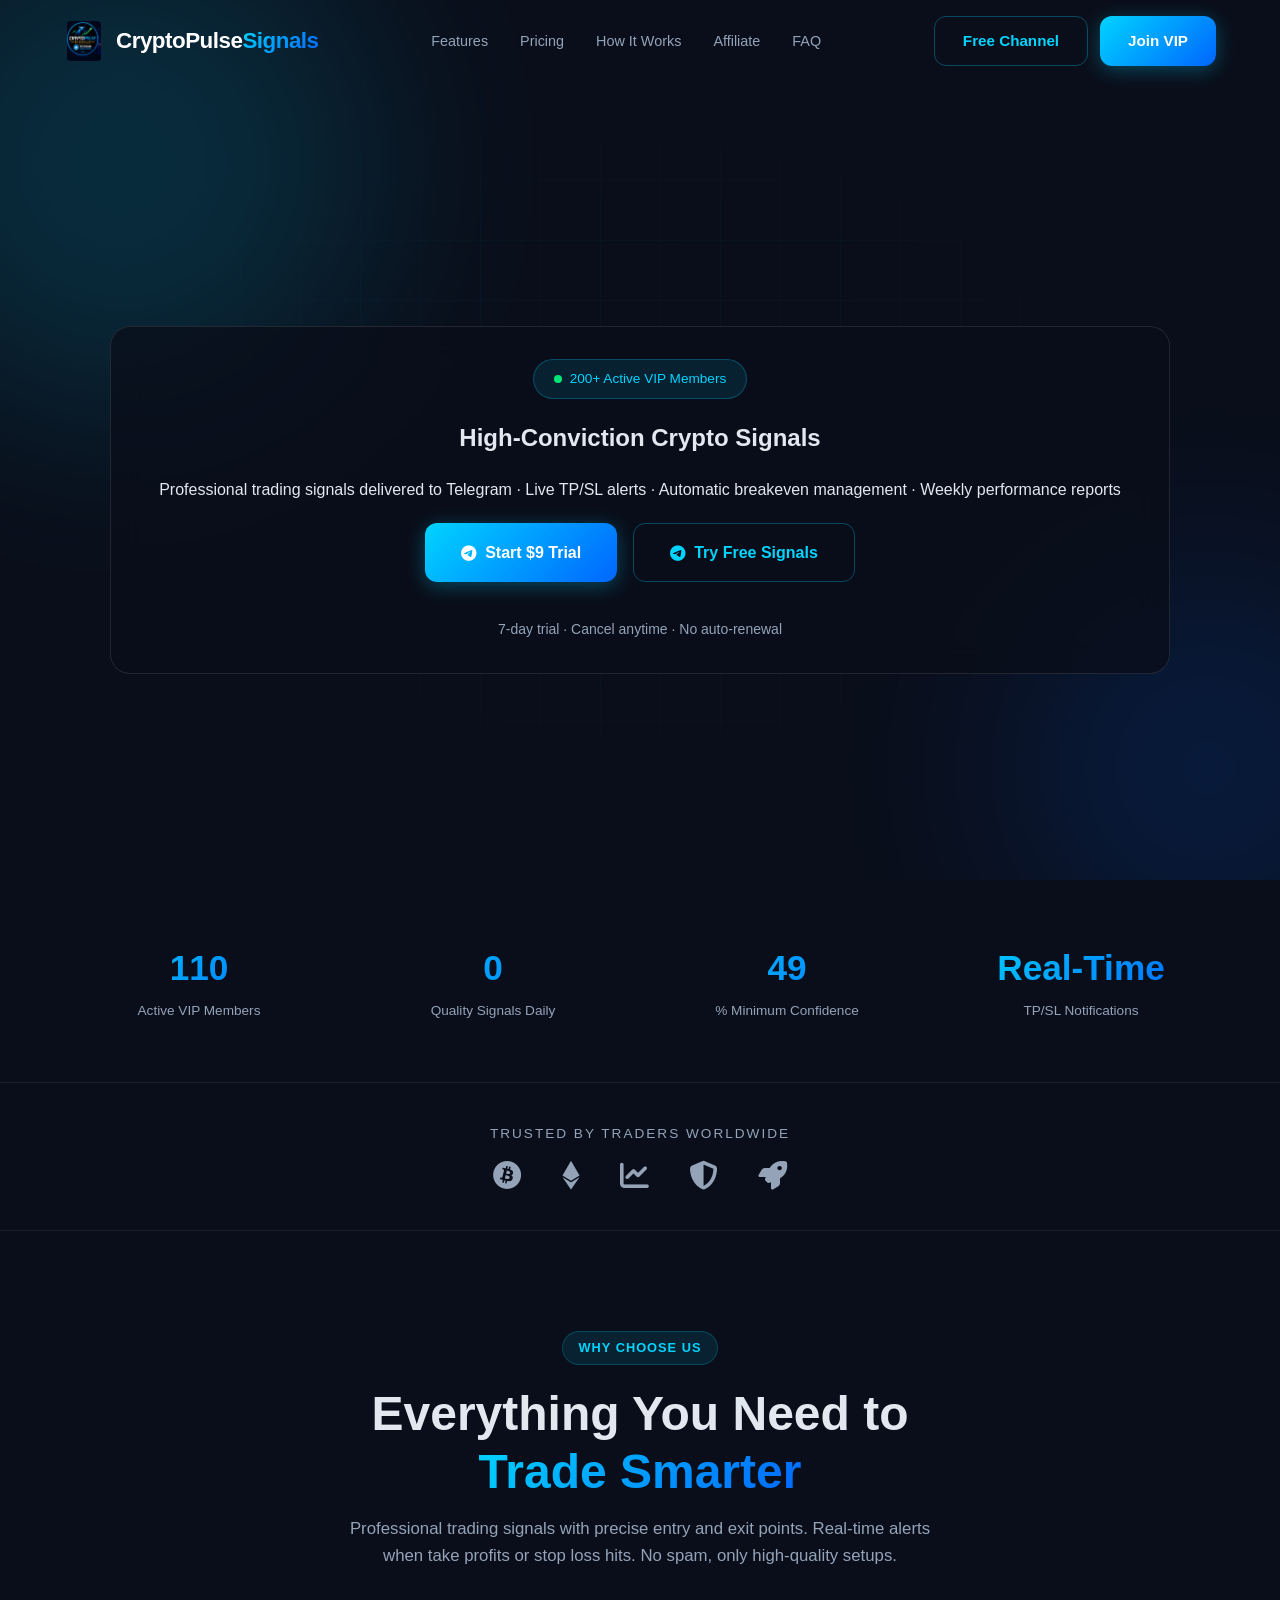
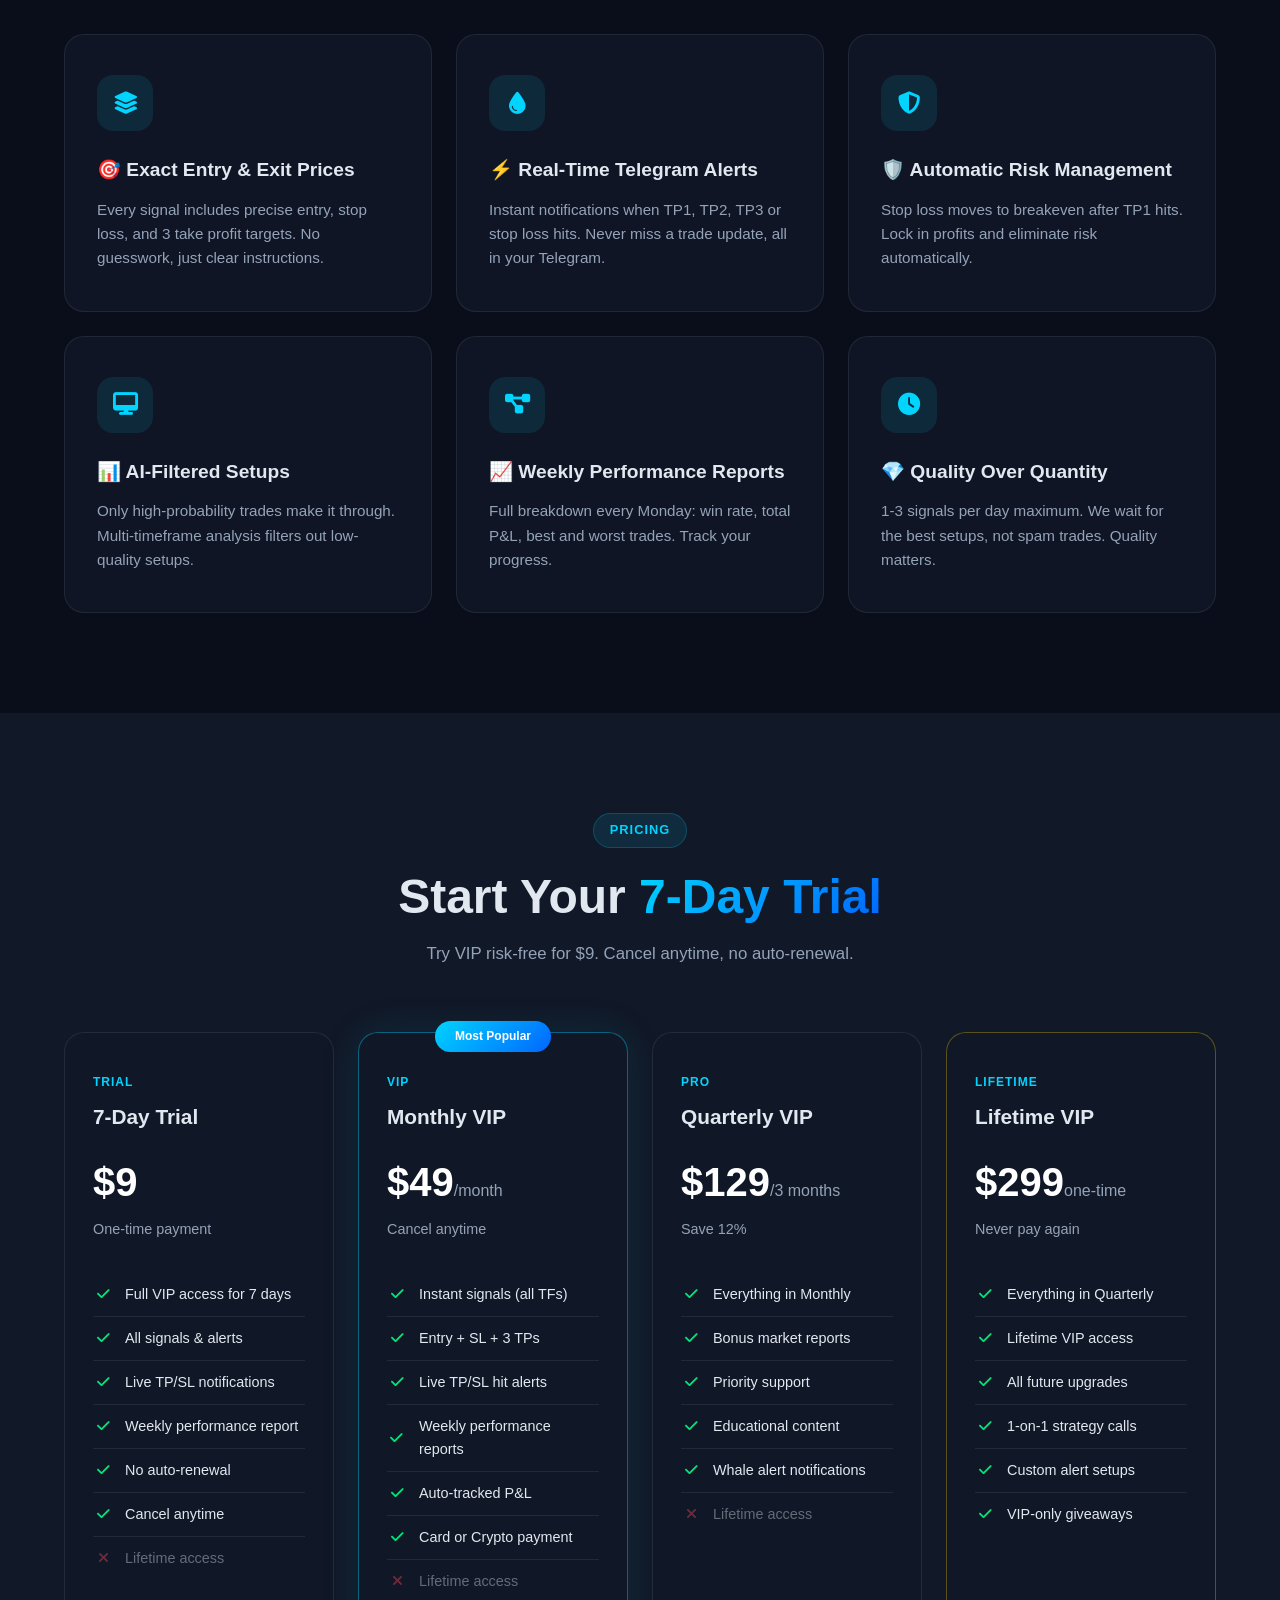
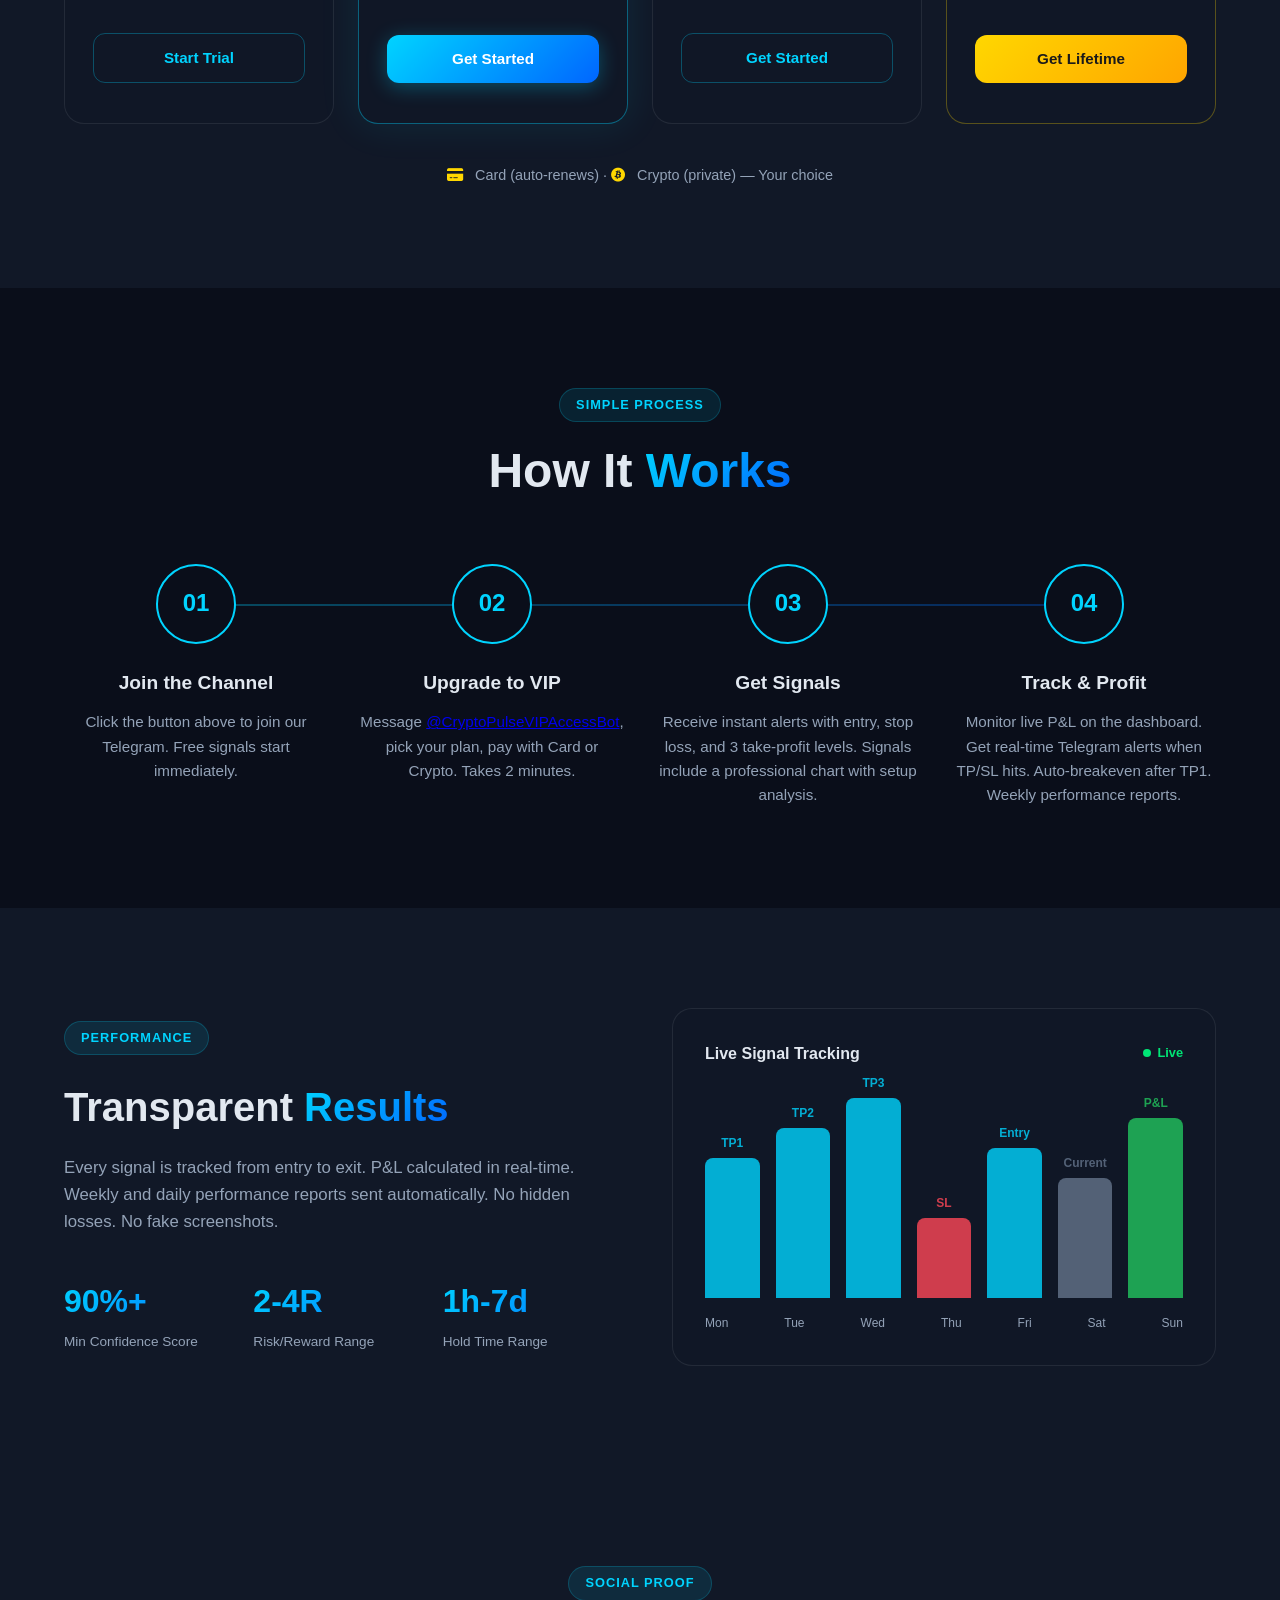
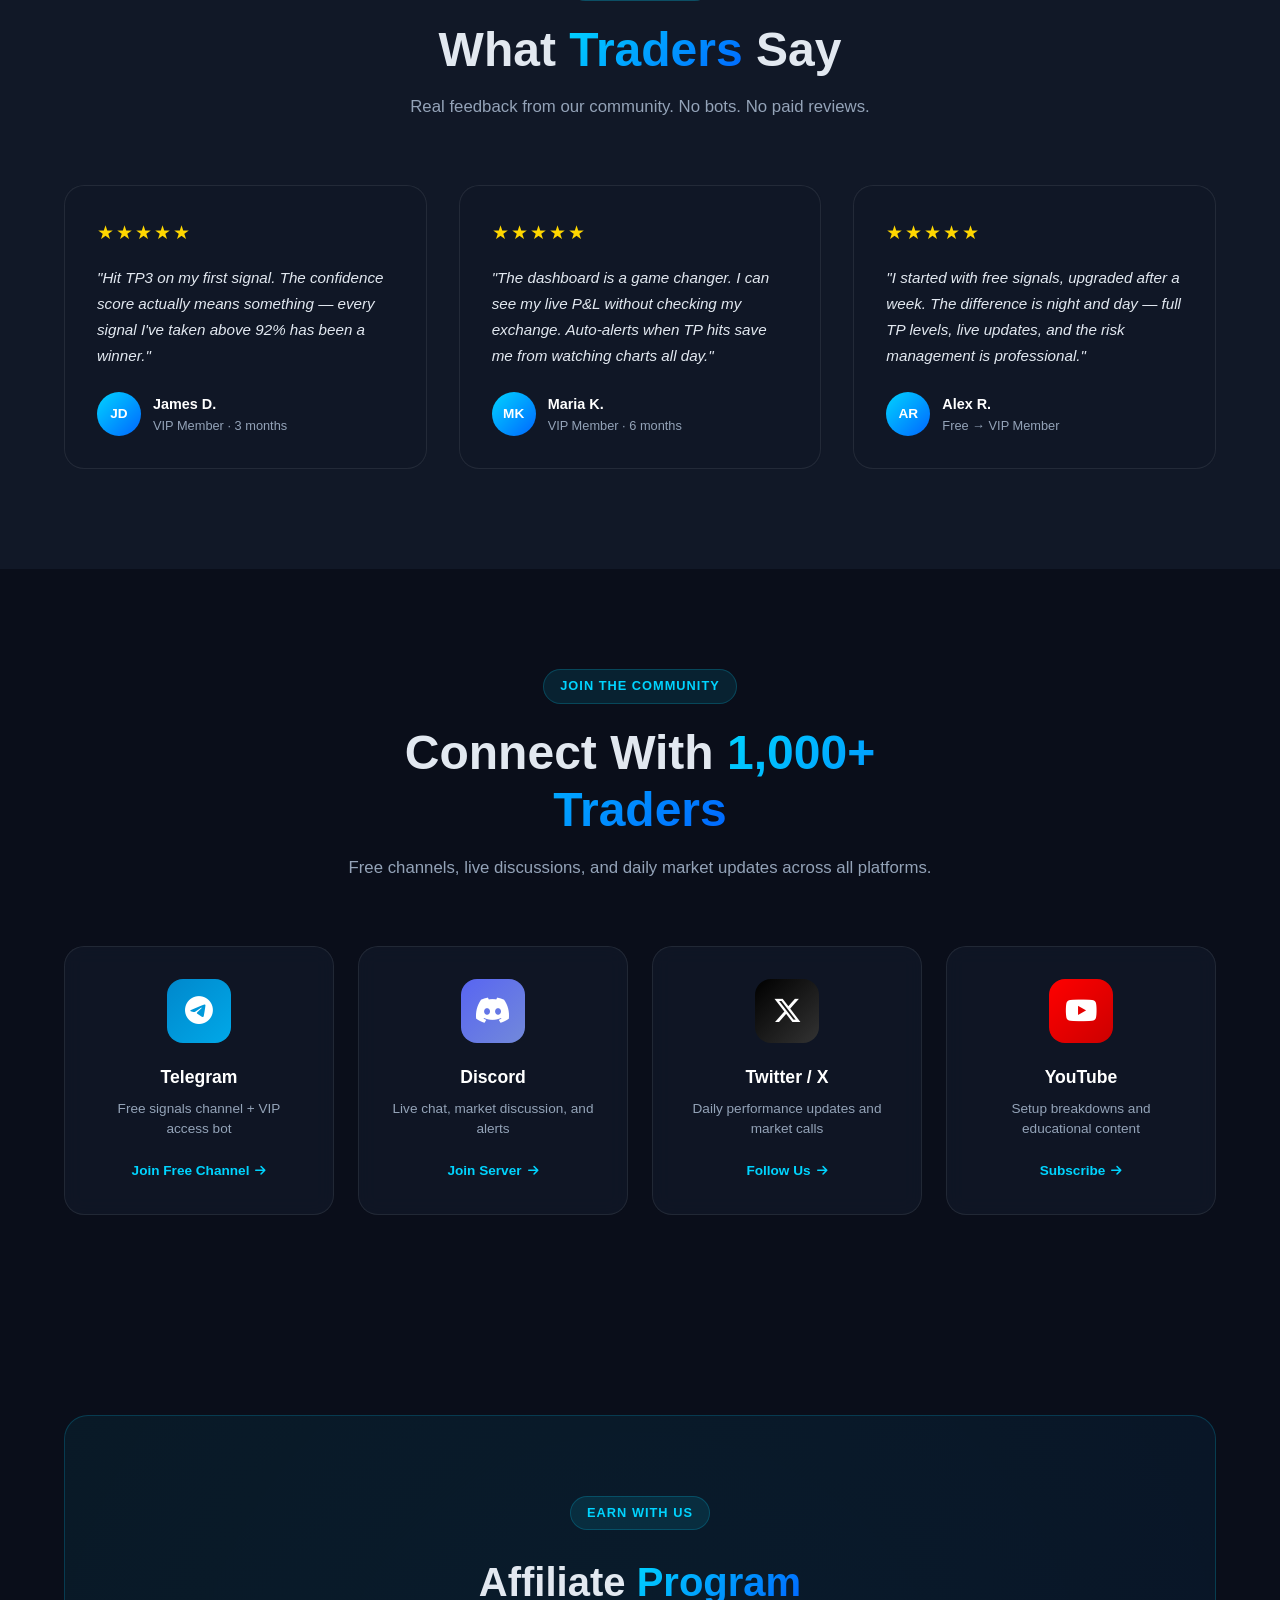
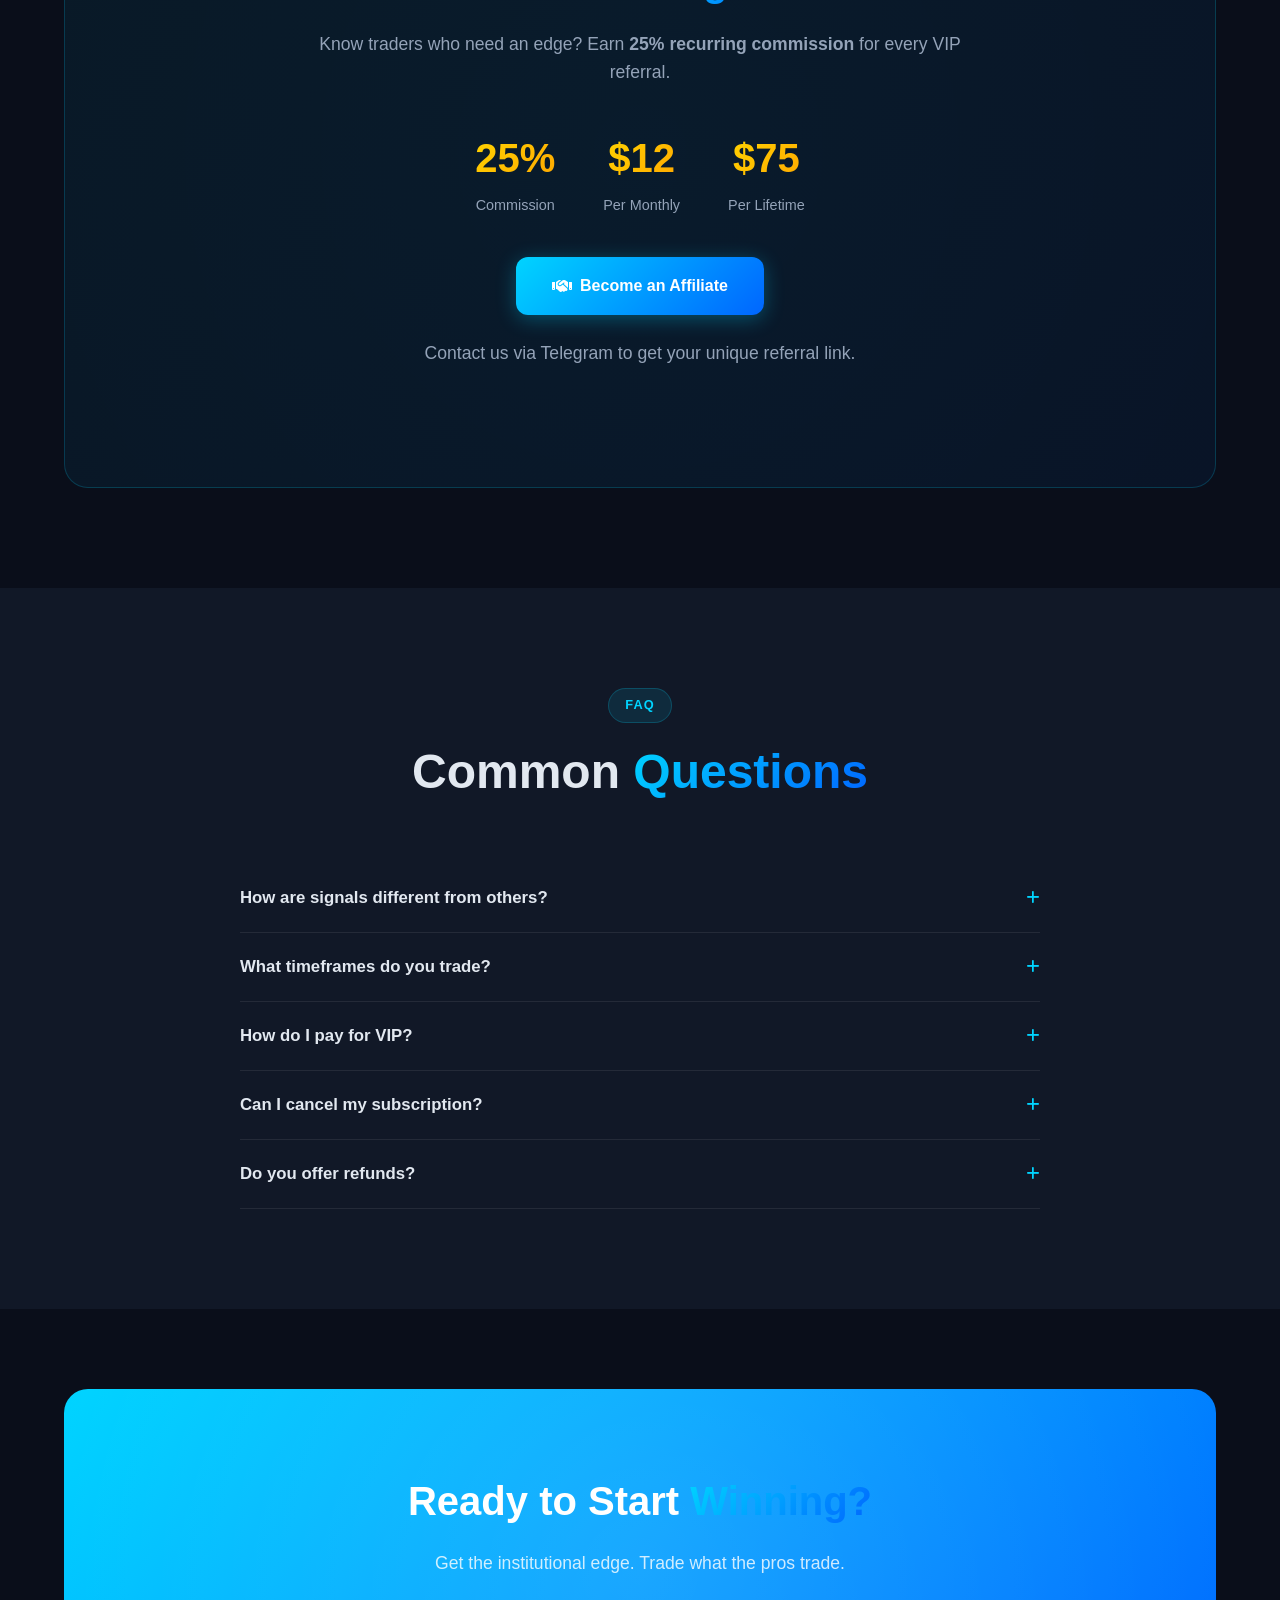
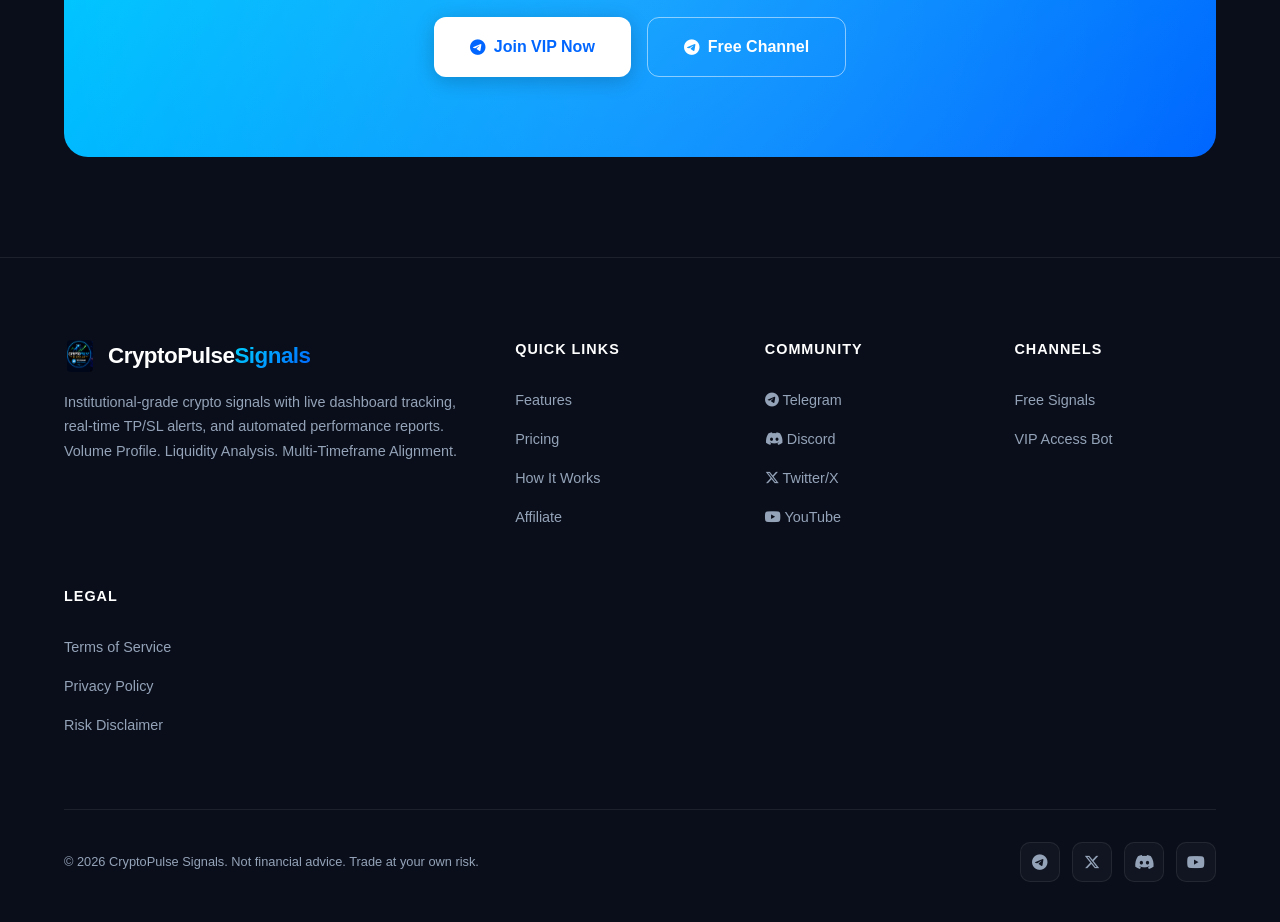
==== commit 33779970: "Fix: landing page logo+backdrop visibility, prevent re-tracking stale closed signals, handle missing" ====
--- a/index.html
+++ b/index.html
@@ -17,16 +17,7 @@
         <div class="container nav-container">
             <a href="#" class="logo">
                 <div class="logo-icon">
-                    <svg width="32" height="32" viewBox="0 0 32 32" fill="none" xmlns="http://www.w3.org/2000/svg">
-                        <rect width="32" height="32" rx="8" fill="url(#gradient)"/>
-                        <path d="M16 8L22 16L16 24L10 16L16 8Z" fill="white"/>
-                        <defs>
-                            <linearGradient id="gradient" x1="0" y1="0" x2="32" y2="32">
-                                <stop offset="0%" stop-color="#38bdf8"/>
-                                <stop offset="100%" stop-color="#22c55e"/>
-                            </linearGradient>
-                        </defs>
-                    </svg>
+                    <img src="logo.png" alt="CryptoPulse Signals" class="logo-img">
                 </div>
                 <span class="logo-text">CryptoPulse<span class="logo-accent">Signals</span></span>
             </a>
--- a/styles.css
+++ b/styles.css
@@ -1,2397 +1,1201 @@
-��/ *   C r y p t o P u l s e   S i g n a l s   -   L a n d i n g   P a g e   S t y l e s   * / - 
- : r o o t   { - 
-         - - b g :   # 0 A 0 E 1 A ; - 
-         - - b g - l i g h t :   # 1 1 1 8 2 7 ; - 
-         - - b g - c a r d :   r g b a ( 1 7 ,   2 4 ,   3 9 ,   0 . 8 ) ; - 
-         - - b o r d e r :   r g b a ( 2 5 5 , 2 5 5 , 2 5 5 , 0 . 0 8 ) ; - 
-         - - t e x t :   # E 2 E 8 F 0 ; - 
-         - - t e x t - d i m :   # 9 4 A 3 B 8 ; - 
-         - - p r i m a r y :   # 0 0 D 4 F F ; - 
-         - - p r i m a r y - d a r k :   # 0 0 6 6 F F ; - 
-         - - a c c e n t :   # 0 0 F 0 F F ; - 
-         - - g o l d :   # F F D 7 0 0 ; - 
-         - - s u c c e s s :   # 0 0 E 6 7 6 ; - 
-         - - d a n g e r :   # F F 4 7 5 7 ; - 
-         - - g r a d i e n t :   l i n e a r - g r a d i e n t ( 1 3 5 d e g ,   # 0 0 D 4 F F   0 % ,   # 0 0 6 6 F F   1 0 0 % ) ; - 
-         - - g r a d i e n t - g o l d :   l i n e a r - g r a d i e n t ( 1 3 5 d e g ,   # F F D 7 0 0   0 % ,   # F F A 5 0 0   1 0 0 % ) ; - 
-         - - s h a d o w :   0   8 p x   3 2 p x   r g b a ( 0 ,   1 0 2 ,   2 5 5 ,   0 . 1 5 ) ; - 
-         - - g l a s s :   r g b a ( 2 5 5 ,   2 5 5 ,   2 5 5 ,   0 . 0 3 ) ; - 
- } - 
- - 
- *   {   m a r g i n :   0 ;   p a d d i n g :   0 ;   b o x - s i z i n g :   b o r d e r - b o x ;   } - 
- - 
- h t m l   {   s c r o l l - b e h a v i o r :   s m o o t h ;   } - 
- - 
- b o d y   { - 
-         f o n t - f a m i l y :   ' I n t e r ' ,   s a n s - s e r i f ; - 
-         b a c k g r o u n d :   v a r ( - - b g ) ; - 
-         c o l o r :   v a r ( - - t e x t ) ; - 
-         l i n e - h e i g h t :   1 . 6 ; - 
-         o v e r f l o w - x :   h i d d e n ; - 
- } - 
- - 
- . c o n t a i n e r   {   m a x - w i d t h :   1 2 0 0 p x ;   m a r g i n :   0   a u t o ;   p a d d i n g :   0   2 4 p x ;   } - 
- - 
- / *   G r a d i e n t   T e x t   * / - 
- . g r a d i e n t - t e x t   { - 
-         b a c k g r o u n d :   v a r ( - - g r a d i e n t ) ; - 
-         - w e b k i t - b a c k g r o u n d - c l i p :   t e x t ; - 
-         - w e b k i t - t e x t - f i l l - c o l o r :   t r a n s p a r e n t ; - 
-         b a c k g r o u n d - c l i p :   t e x t ; - 
- } - 
- - 
- / *   B u t t o n s   * / - 
- . b t n   { - 
-         d i s p l a y :   i n l i n e - f l e x ; - 
-         a l i g n - i t e m s :   c e n t e r ; - 
-         g a p :   8 p x ; - 
-         p a d d i n g :   1 2 p x   2 8 p x ; - 
-         b o r d e r - r a d i u s :   1 2 p x ; - 
-         f o n t - w e i g h t :   6 0 0 ; - 
-         f o n t - s i z e :   0 . 9 5 r e m ; - 
-         t e x t - d e c o r a t i o n :   n o n e ; - 
-         b o r d e r :   n o n e ; - 
-         c u r s o r :   p o i n t e r ; - 
-         t r a n s i t i o n :   a l l   0 . 3 s   e a s e ; - 
- } - 
- - 
- . b t n - p r i m a r y   { - 
-         b a c k g r o u n d :   v a r ( - - g r a d i e n t ) ; - 
-         c o l o r :   w h i t e ; - 
-         b o x - s h a d o w :   0   4 p x   2 0 p x   r g b a ( 0 ,   2 1 2 ,   2 5 5 ,   0 . 3 ) ; - 
- } - 
- - 
- . b t n - p r i m a r y : h o v e r   { - 
-         t r a n s f o r m :   t r a n s l a t e Y ( - 2 p x ) ; - 
-         b o x - s h a d o w :   0   8 p x   3 0 p x   r g b a ( 0 ,   2 1 2 ,   2 5 5 ,   0 . 4 ) ; - 
- } - 
- - 
- . b t n - o u t l i n e   { - 
-         b a c k g r o u n d :   t r a n s p a r e n t ; - 
-         c o l o r :   v a r ( - - p r i m a r y ) ; - 
-         b o r d e r :   1 p x   s o l i d   r g b a ( 0 ,   2 1 2 ,   2 5 5 ,   0 . 3 ) ; - 
- } - 
- - 
- . b t n - o u t l i n e : h o v e r   { - 
-         b a c k g r o u n d :   r g b a ( 0 ,   2 1 2 ,   2 5 5 ,   0 . 1 ) ; - 
-         b o r d e r - c o l o r :   v a r ( - - p r i m a r y ) ; - 
- } - 
- - 
- . b t n - g o l d   { - 
-         b a c k g r o u n d :   v a r ( - - g r a d i e n t - g o l d ) ; - 
-         c o l o r :   # 1 a 1 a 1 a ; - 
-         f o n t - w e i g h t :   7 0 0 ; - 
- } - 
- - 
- . b t n - g o l d : h o v e r   { - 
-         t r a n s f o r m :   t r a n s l a t e Y ( - 2 p x ) ; - 
-         b o x - s h a d o w :   0   8 p x   3 0 p x   r g b a ( 2 5 5 ,   2 1 5 ,   0 ,   0 . 3 ) ; - 
- } - 
- - 
- . b t n - l g   {   p a d d i n g :   1 6 p x   3 6 p x ;   f o n t - s i z e :   1 r e m ;   } - 
- . b t n - b l o c k   {   w i d t h :   1 0 0 % ;   j u s t i f y - c o n t e n t :   c e n t e r ;   } - 
- - 
- / *   N a v i g a t i o n   * / - 
- . n a v b a r   { - 
-         p o s i t i o n :   f i x e d ; - 
-         t o p :   0 ;   l e f t :   0 ;   r i g h t :   0 ; - 
-         z - i n d e x :   1 0 0 0 ; - 
-         p a d d i n g :   1 6 p x   0 ; - 
-         t r a n s i t i o n :   a l l   0 . 3 s   e a s e ; - 
-         b a c k g r o u n d :   t r a n s p a r e n t ; - 
- } - 
- - 
- . n a v b a r . s c r o l l e d   { - 
-         b a c k g r o u n d :   r g b a ( 1 0 ,   1 4 ,   2 6 ,   0 . 9 ) ; - 
-         b a c k d r o p - f i l t e r :   b l u r ( 2 0 p x ) ; - 
-         b o r d e r - b o t t o m :   1 p x   s o l i d   v a r ( - - b o r d e r ) ; - 
- } - 
- - 
- . n a v - c o n t a i n e r   { - 
-         d i s p l a y :   f l e x ; - 
-         a l i g n - i t e m s :   c e n t e r ; - 
-         j u s t i f y - c o n t e n t :   s p a c e - b e t w e e n ; - 
- } - 
- - 
- . l o g o   { - 
-         d i s p l a y :   f l e x ; - 
-         a l i g n - i t e m s :   c e n t e r ; - 
-         g a p :   1 2 p x ; - 
-         t e x t - d e c o r a t i o n :   n o n e ; - 
- } - 
- - 
- . l o g o - i c o n   { - 
-         w i d t h :   4 0 p x ;   h e i g h t :   4 0 p x ; - 
- } - 
- - 
- . l o g o - i m g   { - 
-         w i d t h :   1 0 0 % ; - 
-         h e i g h t :   1 0 0 % ; - 
-         o b j e c t - f i t :   c o n t a i n ; - 
-         b o r d e r - r a d i u s :   8 p x ; - 
- } - 
- - 
- . l o g o - i c o n . s m a l l   {   w i d t h :   3 2 p x ;   h e i g h t :   3 2 p x ;   } - 
- - 
- . l o g o - t e x t   { - 
-         f o n t - s i z e :   1 . 4 r e m ; - 
-         f o n t - w e i g h t :   8 0 0 ; - 
-         c o l o r :   w h i t e ; - 
-         l e t t e r - s p a c i n g :   - 0 . 5 p x ; - 
- } - 
- - 
- . l o g o - a c c e n t   { - 
-         b a c k g r o u n d :   v a r ( - - g r a d i e n t ) ; - 
-         - w e b k i t - b a c k g r o u n d - c l i p :   t e x t ; - 
-         - w e b k i t - t e x t - f i l l - c o l o r :   t r a n s p a r e n t ; - 
-         b a c k g r o u n d - c l i p :   t e x t ; - 
- } - 
- - 
- . n a v - l i n k s   { - 
-         d i s p l a y :   f l e x ; - 
-         g a p :   3 2 p x ; - 
- } - 
- - 
- . n a v - l i n k s   a   { - 
-         c o l o r :   v a r ( - - t e x t - d i m ) ; - 
-         t e x t - d e c o r a t i o n :   n o n e ; - 
-         f o n t - s i z e :   0 . 9 r e m ; - 
-         f o n t - w e i g h t :   5 0 0 ; - 
-         t r a n s i t i o n :   c o l o r   0 . 3 s   e a s e ; - 
- } - 
- - 
- . n a v - l i n k s   a : h o v e r   {   c o l o r :   v a r ( - - p r i m a r y ) ;   } - 
- - 
- . n a v - c t a   {   d i s p l a y :   f l e x ;   g a p :   1 2 p x ;   } - 
- - 
- . m o b i l e - t o g g l e   { - 
-         d i s p l a y :   n o n e ; - 
-         f l e x - d i r e c t i o n :   c o l u m n ; - 
-         g a p :   5 p x ; - 
-         b a c k g r o u n d :   n o n e ; - 
-         b o r d e r :   n o n e ; - 
-         c u r s o r :   p o i n t e r ; - 
-         p a d d i n g :   5 p x ; - 
- } - 
- - 
- . m o b i l e - t o g g l e   s p a n   { - 
-         d i s p l a y :   b l o c k ; - 
-         w i d t h :   2 4 p x ; - 
-         h e i g h t :   2 p x ; - 
-         b a c k g r o u n d :   w h i t e ; - 
-         t r a n s i t i o n :   a l l   0 . 3 s   e a s e ; - 
- } - 
- - 
- / *   H e r o   S e c t i o n   * / - 
- . h e r o   { - 
-         p o s i t i o n :   r e l a t i v e ; - 
-         m i n - h e i g h t :   8 0 v h ; - 
-         d i s p l a y :   f l e x ; - 
-         a l i g n - i t e m s :   c e n t e r ; - 
-         j u s t i f y - c o n t e n t :   c e n t e r ; - 
-         p a d d i n g :   1 0 0 p x   0   6 0 p x ; - 
-         o v e r f l o w :   h i d d e n ; - 
- } - 
- - 
- . h e r o - b g   { - 
-         p o s i t i o n :   a b s o l u t e ; - 
-         i n s e t :   0 ; - 
-         z - i n d e x :   0 ; - 
-         b a c k g r o u n d :   u r l ( ' b a c k d r o p . p n g ' )   c e n t e r   t o p / c o v e r   n o - r e p e a t ; - 
- } - 
- - 
- . h e r o - b g : : a f t e r   { - 
-         c o n t e n t :   ' ' ; - 
-         p o s i t i o n :   a b s o l u t e ; - 
-         i n s e t :   0 ; - 
-         b a c k g r o u n d :   l i n e a r - g r a d i e n t ( 1 8 0 d e g ,   r g b a ( 1 0 , 1 4 , 2 6 , 0 . 5 5 )   0 % ,   r g b a ( 1 0 , 1 4 , 2 6 , 0 . 3 5 )   4 0 % ,   r g b a ( 1 0 , 1 4 , 2 6 , 0 . 7 0 )   1 0 0 % ) ; - 
-         z - i n d e x :   1 ; - 
- } - 
- - 
- . g r a d i e n t - o r b   { - 
-         p o s i t i o n :   a b s o l u t e ; - 
-         b o r d e r - r a d i u s :   5 0 % ; - 
-         f i l t e r :   b l u r ( 1 0 0 p x ) ; - 
-         o p a c i t y :   0 . 1 5 ; - 
-         a n i m a t i o n :   f l o a t   8 s   e a s e - i n - o u t   i n f i n i t e ; - 
-         z - i n d e x :   2 ; - 
- } - 
- - 
- . o r b - 1   { - 
-         w i d t h :   5 0 0 p x ;   h e i g h t :   5 0 0 p x ; - 
-         b a c k g r o u n d :   v a r ( - - p r i m a r y ) ; - 
-         t o p :   - 1 0 % ;   l e f t :   - 1 0 % ; - 
-         a n i m a t i o n - d e l a y :   0 s ; - 
- } - 
- - 
- . o r b - 2   { - 
-         w i d t h :   4 0 0 p x ;   h e i g h t :   4 0 0 p x ; - 
-         b a c k g r o u n d :   v a r ( - - p r i m a r y - d a r k ) ; - 
-         b o t t o m :   - 1 0 % ;   r i g h t :   - 1 0 % ; - 
-         a n i m a t i o n - d e l a y :   4 s ; - 
- } - 
- - 
- @ k e y f r a m e s   f l o a t   { - 
-         0 % ,   1 0 0 %   {   t r a n s f o r m :   t r a n s l a t e Y ( 0 )   s c a l e ( 1 ) ;   } - 
-         5 0 %   {   t r a n s f o r m :   t r a n s l a t e Y ( - 3 0 p x )   s c a l e ( 1 . 1 ) ;   } - 
- } - 
- - 
- . g r i d - o v e r l a y   { - 
-         p o s i t i o n :   a b s o l u t e ; - 
-         i n s e t :   0 ; - 
-         z - i n d e x :   2 ; - 
-         b a c k g r o u n d - i m a g e : - 
-                 l i n e a r - g r a d i e n t ( r g b a ( 0 ,   2 1 2 ,   2 5 5 ,   0 . 0 3 )   1 p x ,   t r a n s p a r e n t   1 p x ) , - 
-                 l i n e a r - g r a d i e n t ( 9 0 d e g ,   r g b a ( 0 ,   2 1 2 ,   2 5 5 ,   0 . 0 3 )   1 p x ,   t r a n s p a r e n t   1 p x ) ; - 
-         b a c k g r o u n d - s i z e :   6 0 p x   6 0 p x ; - 
-         m a s k - i m a g e :   r a d i a l - g r a d i e n t ( e l l i p s e   a t   c e n t e r ,   b l a c k   3 0 % ,   t r a n s p a r e n t   7 0 % ) ; - 
-         - w e b k i t - m a s k - i m a g e :   r a d i a l - g r a d i e n t ( e l l i p s e   a t   c e n t e r ,   b l a c k   3 0 % ,   t r a n s p a r e n t   7 0 % ) ; - 
- } - 
- - 
- . h e r o - c o n t e n t   { - 
-         p o s i t i o n :   r e l a t i v e ; - 
-         z - i n d e x :   2 ; - 
-         t e x t - a l i g n :   c e n t e r ; - 
-         d i s p l a y :   f l e x ; - 
-         a l i g n - i t e m s :   c e n t e r ; - 
-         j u s t i f y - c o n t e n t :   c e n t e r ; - 
-         m i n - h e i g h t :   8 0 v h ; - 
-         p a d d i n g - t o p :   8 0 p x ; - 
- } - 
- - 
- . h e r o - c a r d   { - 
-         d i s p l a y :   i n l i n e - f l e x ; - 
-         f l e x - d i r e c t i o n :   c o l u m n ; - 
-         a l i g n - i t e m s :   c e n t e r ; - 
-         g a p :   2 0 p x ; - 
-         p a d d i n g :   3 2 p x   4 8 p x ; - 
-         b a c k g r o u n d :   r g b a ( 1 0 ,   1 4 ,   2 6 ,   0 . 7 5 ) ; - 
-         b a c k d r o p - f i l t e r :   b l u r ( 1 6 p x ) ; - 
-         b o r d e r :   1 p x   s o l i d   r g b a ( 2 5 5 ,   2 5 5 ,   2 5 5 ,   0 . 1 ) ; - 
-         b o r d e r - r a d i u s :   2 0 p x ; - 
- } - 
- - 
- . h e r o - b a d g e   { - 
-         d i s p l a y :   i n l i n e - f l e x ; - 
-         a l i g n - i t e m s :   c e n t e r ; - 
-         g a p :   8 p x ; - 
-         p a d d i n g :   8 p x   2 0 p x ; - 
-         b a c k g r o u n d :   r g b a ( 0 ,   2 1 2 ,   2 5 5 ,   0 . 1 ) ; - 
-         b o r d e r :   1 p x   s o l i d   r g b a ( 0 ,   2 1 2 ,   2 5 5 ,   0 . 2 5 ) ; - 
-         b o r d e r - r a d i u s :   5 0 p x ; - 
-         f o n t - s i z e :   0 . 8 5 r e m ; - 
-         c o l o r :   v a r ( - - p r i m a r y ) ; - 
- } - 
- - 
- . p u l s e - d o t   { - 
-         w i d t h :   8 p x ;   h e i g h t :   8 p x ; - 
-         b a c k g r o u n d :   v a r ( - - s u c c e s s ) ; - 
-         b o r d e r - r a d i u s :   5 0 % ; - 
-         a n i m a t i o n :   p u l s e   2 s   i n f i n i t e ; - 
- } - 
- - 
- @ k e y f r a m e s   p u l s e   { - 
-         0 % ,   1 0 0 %   {   o p a c i t y :   1 ;   t r a n s f o r m :   s c a l e ( 1 ) ;   } - 
-         5 0 %   {   o p a c i t y :   0 . 5 ;   t r a n s f o r m :   s c a l e ( 1 . 3 ) ;   } - 
- } - 
- - 
- . h e r o - c t a   { - 
-         d i s p l a y :   f l e x ; - 
-         g a p :   1 6 p x ; - 
-         j u s t i f y - c o n t e n t :   c e n t e r ; - 
-         f l e x - w r a p :   w r a p ; - 
- } - 
- - 
- / *   S t a t s   B a r   * / - 
- . s t a t s - b a r   { - 
-         p a d d i n g :   4 0 p x   0 ; - 
-         b a c k g r o u n d :   v a r ( - - b g ) ; - 
-         b o r d e r - b o t t o m :   1 p x   s o l i d   v a r ( - - b o r d e r ) ; - 
- } - 
- - 
- . s t a t s - g r i d   { - 
-         d i s p l a y :   g r i d ; - 
-         g r i d - t e m p l a t e - c o l u m n s :   r e p e a t ( 4 ,   1 f r ) ; - 
-         g a p :   2 4 p x ; - 
- } - 
- - 
- . s t a t   { - 
-         t e x t - a l i g n :   c e n t e r ; - 
-         p a d d i n g :   2 0 p x ; - 
- } - 
- - 
- . s t a t - n u m b e r   { - 
-         f o n t - s i z e :   2 . 2 r e m ; - 
-         f o n t - w e i g h t :   8 0 0 ; - 
-         b a c k g r o u n d :   v a r ( - - g r a d i e n t ) ; - 
-         - w e b k i t - b a c k g r o u n d - c l i p :   t e x t ; - 
-         - w e b k i t - t e x t - f i l l - c o l o r :   t r a n s p a r e n t ; - 
-         b a c k g r o u n d - c l i p :   t e x t ; - 
- } - 
- - 
- . s t a t - l a b e l   { - 
-         f o n t - s i z e :   0 . 8 5 r e m ; - 
-         c o l o r :   v a r ( - - t e x t - d i m ) ; - 
-         m a r g i n - t o p :   4 p x ; - 
- } - 
- - 
- . s c r o l l - i n d i c a t o r   { - 
-         p o s i t i o n :   a b s o l u t e ; - 
-         b o t t o m :   3 0 p x ; - 
-         l e f t :   5 0 % ; - 
-         t r a n s f o r m :   t r a n s l a t e X ( - 5 0 % ) ; - 
- } - 
- - 
- . m o u s e   { - 
-         w i d t h :   2 4 p x ;   h e i g h t :   4 0 p x ; - 
-         b o r d e r :   2 p x   s o l i d   r g b a ( 2 5 5 , 2 5 5 , 2 5 5 , 0 . 3 ) ; - 
-         b o r d e r - r a d i u s :   1 2 p x ; - 
-         p o s i t i o n :   r e l a t i v e ; - 
- } - 
- - 
- . m o u s e : : a f t e r   { - 
-         c o n t e n t :   ' ' ; - 
-         p o s i t i o n :   a b s o l u t e ; - 
-         t o p :   8 p x ;   l e f t :   5 0 % ; - 
-         t r a n s f o r m :   t r a n s l a t e X ( - 5 0 % ) ; - 
-         w i d t h :   4 p x ;   h e i g h t :   8 p x ; - 
-         b a c k g r o u n d :   v a r ( - - p r i m a r y ) ; - 
-         b o r d e r - r a d i u s :   2 p x ; - 
-         a n i m a t i o n :   s c r o l l   2 s   i n f i n i t e ; - 
- } - 
- - 
- @ k e y f r a m e s   s c r o l l   { - 
-         0 % ,   1 0 0 %   {   t o p :   8 p x ;   o p a c i t y :   1 ;   } - 
-         5 0 %   {   t o p :   2 0 p x ;   o p a c i t y :   0 ;   } - 
- } - 
- - 
- / *   T r u s t   B a r   * / - 
- . t r u s t - b a r   { - 
-         p a d d i n g :   4 0 p x   0 ; - 
-         b o r d e r - b o t t o m :   1 p x   s o l i d   v a r ( - - b o r d e r ) ; - 
-         t e x t - a l i g n :   c e n t e r ; - 
- } - 
- - 
- . t r u s t - t e x t   { - 
-         f o n t - s i z e :   0 . 8 5 r e m ; - 
-         c o l o r :   v a r ( - - t e x t - d i m ) ; - 
-         t e x t - t r a n s f o r m :   u p p e r c a s e ; - 
-         l e t t e r - s p a c i n g :   2 p x ; - 
-         m a r g i n - b o t t o m :   1 6 p x ; - 
- } - 
- - 
- . t r u s t - i c o n s   { - 
-         d i s p l a y :   f l e x ; - 
-         g a p :   4 0 p x ; - 
-         j u s t i f y - c o n t e n t :   c e n t e r ; - 
-         f o n t - s i z e :   1 . 8 r e m ; - 
-         c o l o r :   v a r ( - - t e x t - d i m ) ; - 
- } - 
- - 
- . t r u s t - i c o n s   i   {   t r a n s i t i o n :   c o l o r   0 . 3 s   e a s e ;   } - 
- . t r u s t - i c o n s   i : h o v e r   {   c o l o r :   v a r ( - - p r i m a r y ) ;   } - 
- - 
- / *   S e c t i o n   S t y l e s   * / - 
- . s e c t i o n - h e a d e r   { - 
-         t e x t - a l i g n :   c e n t e r ; - 
-         m a x - w i d t h :   6 0 0 p x ; - 
-         m a r g i n :   0   a u t o   6 4 p x ; - 
- } - 
- - 
- . s e c t i o n - t a g   { - 
-         d i s p l a y :   i n l i n e - b l o c k ; - 
-         p a d d i n g :   6 p x   1 6 p x ; - 
-         b a c k g r o u n d :   r g b a ( 0 ,   2 1 2 ,   2 5 5 ,   0 . 1 ) ; - 
-         b o r d e r :   1 p x   s o l i d   r g b a ( 0 ,   2 1 2 ,   2 5 5 ,   0 . 2 ) ; - 
-         b o r d e r - r a d i u s :   5 0 p x ; - 
-         f o n t - s i z e :   0 . 8 r e m ; - 
-         f o n t - w e i g h t :   6 0 0 ; - 
-         c o l o r :   v a r ( - - p r i m a r y ) ; - 
-         t e x t - t r a n s f o r m :   u p p e r c a s e ; - 
-         l e t t e r - s p a c i n g :   1 p x ; - 
-         m a r g i n - b o t t o m :   2 0 p x ; - 
- } - 
- - 
- . s e c t i o n - t i t l e   { - 
-         f o n t - s i z e :   c l a m p ( 2 r e m ,   4 v w ,   3 r e m ) ; - 
-         f o n t - w e i g h t :   8 0 0 ; - 
-         m a r g i n - b o t t o m :   1 6 p x ; - 
-         l i n e - h e i g h t :   1 . 2 ; - 
- } - 
- - 
- . s e c t i o n - d e s c   { - 
-         c o l o r :   v a r ( - - t e x t - d i m ) ; - 
-         f o n t - s i z e :   1 . 0 5 r e m ; - 
- } - 
- - 
- / *   F e a t u r e s   * / - 
- . f e a t u r e s   {   p a d d i n g :   1 0 0 p x   0 ;   } - 
- - 
- . f e a t u r e s - g r i d   { - 
-         d i s p l a y :   g r i d ; - 
-         g r i d - t e m p l a t e - c o l u m n s :   r e p e a t ( 3 ,   1 f r ) ; - 
-         g a p :   2 4 p x ; - 
- } - 
- - 
- . f e a t u r e - c a r d   { - 
-         p a d d i n g :   4 0 p x   3 2 p x ; - 
-         b a c k g r o u n d :   v a r ( - - b g - c a r d ) ; - 
-         b o r d e r :   1 p x   s o l i d   v a r ( - - b o r d e r ) ; - 
-         b o r d e r - r a d i u s :   2 0 p x ; - 
-         t r a n s i t i o n :   a l l   0 . 3 s   e a s e ; - 
- } - 
- - 
- . f e a t u r e - c a r d : h o v e r   { - 
-         t r a n s f o r m :   t r a n s l a t e Y ( - 5 p x ) ; - 
-         b o r d e r - c o l o r :   r g b a ( 0 ,   2 1 2 ,   2 5 5 ,   0 . 3 ) ; - 
-         b o x - s h a d o w :   v a r ( - - s h a d o w ) ; - 
- } - 
- - 
- . f e a t u r e - i c o n   { - 
-         w i d t h :   5 6 p x ;   h e i g h t :   5 6 p x ; - 
-         d i s p l a y :   f l e x ; - 
-         a l i g n - i t e m s :   c e n t e r ; - 
-         j u s t i f y - c o n t e n t :   c e n t e r ; - 
-         b a c k g r o u n d :   r g b a ( 0 ,   2 1 2 ,   2 5 5 ,   0 . 1 ) ; - 
-         b o r d e r - r a d i u s :   1 6 p x ; - 
-         m a r g i n - b o t t o m :   2 4 p x ; - 
-         f o n t - s i z e :   1 . 4 r e m ; - 
-         c o l o r :   v a r ( - - p r i m a r y ) ; - 
- } - 
- - 
- . f e a t u r e - c a r d   h 3   { - 
-         f o n t - s i z e :   1 . 2 r e m ; - 
-         f o n t - w e i g h t :   7 0 0 ; - 
-         m a r g i n - b o t t o m :   1 2 p x ; - 
- } - 
- - 
- . f e a t u r e - c a r d   p   { - 
-         c o l o r :   v a r ( - - t e x t - d i m ) ; - 
-         f o n t - s i z e :   0 . 9 5 r e m ; - 
-         l i n e - h e i g h t :   1 . 6 ; - 
- } - 
- - 
- / *   P r i c i n g   * / - 
- . p r i c i n g   {   p a d d i n g :   1 0 0 p x   0 ;   b a c k g r o u n d :   v a r ( - - b g - l i g h t ) ;   } - 
- - 
- . p r i c i n g - g r i d   { - 
-         d i s p l a y :   g r i d ; - 
-         g r i d - t e m p l a t e - c o l u m n s :   r e p e a t ( 4 ,   1 f r ) ; - 
-         g a p :   2 4 p x ; - 
- } - 
- - 
- . p r i c i n g - c a r d   { - 
-         p a d d i n g :   4 0 p x   2 8 p x ; - 
-         b a c k g r o u n d :   v a r ( - - b g - c a r d ) ; - 
-         b o r d e r :   1 p x   s o l i d   v a r ( - - b o r d e r ) ; - 
-         b o r d e r - r a d i u s :   2 0 p x ; - 
-         p o s i t i o n :   r e l a t i v e ; - 
-         t r a n s i t i o n :   a l l   0 . 3 s   e a s e ; - 
-         d i s p l a y :   f l e x ; - 
-         f l e x - d i r e c t i o n :   c o l u m n ; - 
- } - 
- - 
- . p r i c i n g - c a r d : h o v e r   {   t r a n s f o r m :   t r a n s l a t e Y ( - 5 p x ) ;   } - 
- - 
- . p r i c i n g - c a r d . f e a t u r e d   { - 
-         b o r d e r - c o l o r :   r g b a ( 0 ,   2 1 2 ,   2 5 5 ,   0 . 4 ) ; - 
-         b o x - s h a d o w :   0   0   4 0 p x   r g b a ( 0 ,   2 1 2 ,   2 5 5 ,   0 . 1 ) ; - 
-         t r a n s f o r m :   s c a l e ( 1 . 0 2 ) ; - 
- } - 
- - 
- . p r i c i n g - c a r d . l i f e t i m e   {   b o r d e r - c o l o r :   r g b a ( 2 5 5 ,   2 1 5 ,   0 ,   0 . 3 ) ;   } - 
- - 
- . p o p u l a r - b a d g e   { - 
-         p o s i t i o n :   a b s o l u t e ; - 
-         t o p :   - 1 2 p x ;   l e f t :   5 0 % ; - 
-         t r a n s f o r m :   t r a n s l a t e X ( - 5 0 % ) ; - 
-         p a d d i n g :   6 p x   2 0 p x ; - 
-         b a c k g r o u n d :   v a r ( - - g r a d i e n t ) ; - 
-         b o r d e r - r a d i u s :   5 0 p x ; - 
-         f o n t - s i z e :   0 . 7 5 r e m ; - 
-         f o n t - w e i g h t :   7 0 0 ; - 
-         c o l o r :   w h i t e ; - 
- } - 
- - 
- . p r i c i n g - h e a d e r   {   m a r g i n - b o t t o m :   3 2 p x ;   } - 
- - 
- . p r i c i n g - t a g   { - 
-         f o n t - s i z e :   0 . 7 5 r e m ; - 
-         f o n t - w e i g h t :   7 0 0 ; - 
-         t e x t - t r a n s f o r m :   u p p e r c a s e ; - 
-         l e t t e r - s p a c i n g :   1 p x ; - 
-         c o l o r :   v a r ( - - p r i m a r y ) ; - 
-         m a r g i n - b o t t o m :   8 p x ; - 
-         d i s p l a y :   b l o c k ; - 
- } - 
- - 
- . p r i c i n g - h e a d e r   h 3   {   f o n t - s i z e :   1 . 3 r e m ;   m a r g i n - b o t t o m :   1 6 p x ;   } - 
- - 
- . p r i c i n g - p r i c e   { - 
-         f o n t - s i z e :   2 . 5 r e m ; - 
-         f o n t - w e i g h t :   8 0 0 ; - 
-         c o l o r :   w h i t e ; - 
- } - 
- - 
- . p r i c i n g - p r i c e   s p a n   { - 
-         f o n t - s i z e :   1 r e m ; - 
-         f o n t - w e i g h t :   4 0 0 ; - 
-         c o l o r :   v a r ( - - t e x t - d i m ) ; - 
- } - 
- - 
- . p r i c i n g - p e r i o d   { - 
-         c o l o r :   v a r ( - - t e x t - d i m ) ; - 
-         f o n t - s i z e :   0 . 9 r e m ; - 
-         m a r g i n - t o p :   4 p x ; - 
- } - 
- - 
- . p r i c i n g - f e a t u r e s   {   l i s t - s t y l e :   n o n e ;   m a r g i n - b o t t o m :   3 2 p x ;   f l e x - g r o w :   1 ;   } - 
- - 
- . p r i c i n g - f e a t u r e s   l i   { - 
-         d i s p l a y :   f l e x ; - 
-         a l i g n - i t e m s :   c e n t e r ; - 
-         g a p :   1 2 p x ; - 
-         p a d d i n g :   1 0 p x   0 ; - 
-         f o n t - s i z e :   0 . 9 r e m ; - 
-         b o r d e r - b o t t o m :   1 p x   s o l i d   v a r ( - - b o r d e r ) ; - 
- } - 
- - 
- . p r i c i n g - f e a t u r e s   l i : l a s t - c h i l d   {   b o r d e r - b o t t o m :   n o n e ;   } - 
- - 
- . p r i c i n g - f e a t u r e s   l i   i   { - 
-         w i d t h :   2 0 p x ; - 
-         t e x t - a l i g n :   c e n t e r ; - 
- } - 
- - 
- . p r i c i n g - f e a t u r e s   l i   i . f a - c h e c k   {   c o l o r :   v a r ( - - s u c c e s s ) ;   } - 
- . p r i c i n g - f e a t u r e s   l i   i . f a - t i m e s   {   c o l o r :   v a r ( - - d a n g e r ) ;   } - 
- - 
- . p r i c i n g - f e a t u r e s   l i . d i s a b l e d   {   o p a c i t y :   0 . 4 ;   } - 
- - 
- . p r i c i n g - n o t e   { - 
-         t e x t - a l i g n :   c e n t e r ; - 
-         m a r g i n - t o p :   4 0 p x ; - 
-         c o l o r :   v a r ( - - t e x t - d i m ) ; - 
-         f o n t - s i z e :   0 . 9 r e m ; - 
- } - 
- - 
- . p r i c i n g - n o t e   i   {   c o l o r :   v a r ( - - g o l d ) ;   m a r g i n - r i g h t :   8 p x ;   } - 
- - 
- / *   H o w   I t   W o r k s   * / - 
- . h o w - i t - w o r k s   {   p a d d i n g :   1 0 0 p x   0 ;   } - 
- - 
- . s t e p s   { - 
-         d i s p l a y :   g r i d ; - 
-         g r i d - t e m p l a t e - c o l u m n s :   r e p e a t ( 4 ,   1 f r ) ; - 
-         g a p :   3 2 p x ; - 
-         p o s i t i o n :   r e l a t i v e ; - 
- } - 
- - 
- . s t e p s : : b e f o r e   { - 
-         c o n t e n t :   ' ' ; - 
-         p o s i t i o n :   a b s o l u t e ; - 
-         t o p :   4 0 p x ;   l e f t :   1 2 . 5 % ;   r i g h t :   1 2 . 5 % ; - 
-         h e i g h t :   2 p x ; - 
-         b a c k g r o u n d :   l i n e a r - g r a d i e n t ( 9 0 d e g ,   v a r ( - - p r i m a r y ) ,   v a r ( - - p r i m a r y - d a r k ) ) ; - 
-         o p a c i t y :   0 . 3 ; - 
- } - 
- - 
- . s t e p   { - 
-         t e x t - a l i g n :   c e n t e r ; - 
-         p o s i t i o n :   r e l a t i v e ; - 
-         z - i n d e x :   1 ; - 
- } - 
- - 
- . s t e p - n u m b e r   { - 
-         w i d t h :   8 0 p x ;   h e i g h t :   8 0 p x ; - 
-         d i s p l a y :   f l e x ; - 
-         a l i g n - i t e m s :   c e n t e r ; - 
-         j u s t i f y - c o n t e n t :   c e n t e r ; - 
-         b a c k g r o u n d :   v a r ( - - b g ) ; - 
-         b o r d e r :   2 p x   s o l i d   v a r ( - - p r i m a r y ) ; - 
-         b o r d e r - r a d i u s :   5 0 % ; - 
-         f o n t - s i z e :   1 . 5 r e m ; - 
-         f o n t - w e i g h t :   8 0 0 ; - 
-         c o l o r :   v a r ( - - p r i m a r y ) ; - 
-         m a r g i n :   0   a u t o   2 4 p x ; - 
- } - 
- - 
- . s t e p - c o n t e n t   h 3   { - 
-         f o n t - s i z e :   1 . 2 r e m ; - 
-         m a r g i n - b o t t o m :   1 2 p x ; - 
- } - 
- - 
- . s t e p - c o n t e n t   p   { - 
-         c o l o r :   v a r ( - - t e x t - d i m ) ; - 
-         f o n t - s i z e :   0 . 9 5 r e m ; - 
- } - 
- - 
- / *   P e r f o r m a n c e   * / - 
- . p e r f o r m a n c e   {   p a d d i n g :   1 0 0 p x   0 ;   b a c k g r o u n d :   v a r ( - - b g - l i g h t ) ;   } - 
- - 
- . p e r f o r m a n c e - c o n t e n t   { - 
-         d i s p l a y :   g r i d ; - 
-         g r i d - t e m p l a t e - c o l u m n s :   1 f r   1 f r ; - 
-         g a p :   6 4 p x ; - 
-         a l i g n - i t e m s :   c e n t e r ; - 
- } - 
- - 
- . p e r f o r m a n c e - t e x t   h 2   { - 
-         f o n t - s i z e :   2 . 5 r e m ; - 
-         m a r g i n - b o t t o m :   1 6 p x ; - 
- } - 
- - 
- . p e r f o r m a n c e - t e x t   >   p   { - 
-         c o l o r :   v a r ( - - t e x t - d i m ) ; - 
-         m a r g i n - b o t t o m :   4 0 p x ; - 
-         f o n t - s i z e :   1 . 0 5 r e m ; - 
- } - 
- - 
- . p e r f o r m a n c e - m e t r i c s   { - 
-         d i s p l a y :   g r i d ; - 
-         g r i d - t e m p l a t e - c o l u m n s :   r e p e a t ( 3 ,   1 f r ) ; - 
-         g a p :   2 4 p x ; - 
- } - 
- - 
- . m e t r i c - v a l u e   { - 
-         f o n t - s i z e :   2 r e m ; - 
-         f o n t - w e i g h t :   8 0 0 ; - 
-         b a c k g r o u n d :   v a r ( - - g r a d i e n t ) ; - 
-         - w e b k i t - b a c k g r o u n d - c l i p :   t e x t ; - 
-         - w e b k i t - t e x t - f i l l - c o l o r :   t r a n s p a r e n t ; - 
-         b a c k g r o u n d - c l i p :   t e x t ; - 
- } - 
- - 
- . m e t r i c - l a b e l   { - 
-         f o n t - s i z e :   0 . 8 5 r e m ; - 
-         c o l o r :   v a r ( - - t e x t - d i m ) ; - 
-         m a r g i n - t o p :   4 p x ; - 
- } - 
- - 
- . c h a r t - c a r d   { - 
-         b a c k g r o u n d :   v a r ( - - b g - c a r d ) ; - 
-         b o r d e r :   1 p x   s o l i d   v a r ( - - b o r d e r ) ; - 
-         b o r d e r - r a d i u s :   2 0 p x ; - 
-         p a d d i n g :   3 2 p x ; - 
- } - 
- - 
- . c h a r t - h e a d e r   { - 
-         d i s p l a y :   f l e x ; - 
-         j u s t i f y - c o n t e n t :   s p a c e - b e t w e e n ; - 
-         a l i g n - i t e m s :   c e n t e r ; - 
-         m a r g i n - b o t t o m :   3 2 p x ; - 
-         f o n t - w e i g h t :   6 0 0 ; - 
- } - 
- - 
- . c h a r t - l i v e   { - 
-         d i s p l a y :   f l e x ; - 
-         a l i g n - i t e m s :   c e n t e r ; - 
-         g a p :   6 p x ; - 
-         f o n t - s i z e :   0 . 8 r e m ; - 
-         c o l o r :   v a r ( - - s u c c e s s ) ; - 
- } - 
- - 
- . c h a r t - b a r s   { - 
-         d i s p l a y :   f l e x ; - 
-         a l i g n - i t e m s :   f l e x - e n d ; - 
-         g a p :   1 6 p x ; - 
-         h e i g h t :   2 0 0 p x ; - 
-         m a r g i n - b o t t o m :   1 6 p x ; - 
- } - 
- - 
- . b a r   { - 
-         f l e x :   1 ; - 
-         h e i g h t :   v a r ( - - h e i g h t ) ; - 
-         b a c k g r o u n d :   v a r ( - - c o l o r ) ; - 
-         b o r d e r - r a d i u s :   8 p x   8 p x   0   0 ; - 
-         p o s i t i o n :   r e l a t i v e ; - 
-         t r a n s i t i o n :   a l l   0 . 5 s   e a s e ; - 
-         o p a c i t y :   0 . 8 ; - 
- } - 
- - 
- . b a r : h o v e r   {   o p a c i t y :   1 ;   t r a n s f o r m :   s c a l e Y ( 1 . 0 2 ) ;   } - 
- - 
- . b a r   s p a n   { - 
-         p o s i t i o n :   a b s o l u t e ; - 
-         t o p :   - 2 4 p x ;   l e f t :   5 0 % ; - 
-         t r a n s f o r m :   t r a n s l a t e X ( - 5 0 % ) ; - 
-         f o n t - s i z e :   0 . 7 5 r e m ; - 
-         f o n t - w e i g h t :   6 0 0 ; - 
-         c o l o r :   v a r ( - - c o l o r ) ; - 
-         w h i t e - s p a c e :   n o w r a p ; - 
- } - 
- - 
- . c h a r t - l a b e l s   { - 
-         d i s p l a y :   f l e x ; - 
-         j u s t i f y - c o n t e n t :   s p a c e - b e t w e e n ; - 
-         f o n t - s i z e :   0 . 7 5 r e m ; - 
-         c o l o r :   v a r ( - - t e x t - d i m ) ; - 
- } - 
- - 
- / *   A f f i l i a t e   * / - 
- . a f f i l i a t e   {   p a d d i n g :   1 0 0 p x   0 ;   } - 
- - 
- . a f f i l i a t e - c a r d   { - 
-         b a c k g r o u n d :   l i n e a r - g r a d i e n t ( 1 3 5 d e g ,   r g b a ( 0 ,   2 1 2 ,   2 5 5 ,   0 . 0 5 )   0 % ,   r g b a ( 0 ,   1 0 2 ,   2 5 5 ,   0 . 0 5 )   1 0 0 % ) ; - 
-         b o r d e r :   1 p x   s o l i d   r g b a ( 0 ,   2 1 2 ,   2 5 5 ,   0 . 2 ) ; - 
-         b o r d e r - r a d i u s :   2 4 p x ; - 
-         p a d d i n g :   8 0 p x ; - 
-         t e x t - a l i g n :   c e n t e r ; - 
-         p o s i t i o n :   r e l a t i v e ; - 
-         o v e r f l o w :   h i d d e n ; - 
- } - 
- - 
- . a f f i l i a t e - c a r d : : b e f o r e   { - 
-         c o n t e n t :   ' ' ; - 
-         p o s i t i o n :   a b s o l u t e ; - 
-         t o p :   - 5 0 % ;   l e f t :   - 5 0 % ; - 
-         w i d t h :   2 0 0 % ;   h e i g h t :   2 0 0 % ; - 
-         b a c k g r o u n d :   r a d i a l - g r a d i e n t ( c i r c l e ,   r g b a ( 0 ,   2 1 2 ,   2 5 5 ,   0 . 0 3 )   0 % ,   t r a n s p a r e n t   7 0 % ) ; - 
-         a n i m a t i o n :   r o t a t e   2 0 s   l i n e a r   i n f i n i t e ; - 
- } - 
- - 
- @ k e y f r a m e s   r o t a t e   { - 
-         f r o m   {   t r a n s f o r m :   r o t a t e ( 0 d e g ) ;   } - 
-         t o   {   t r a n s f o r m :   r o t a t e ( 3 6 0 d e g ) ;   } - 
- } - 
- - 
- . a f f i l i a t e - c o n t e n t   { - 
-         p o s i t i o n :   r e l a t i v e ; - 
-         z - i n d e x :   1 ; - 
-         m a x - w i d t h :   7 0 0 p x ; - 
-         m a r g i n :   0   a u t o ; - 
- } - 
- - 
- . a f f i l i a t e - c o n t e n t   h 2   { - 
-         f o n t - s i z e :   2 . 5 r e m ; - 
-         m a r g i n - b o t t o m :   1 6 p x ; - 
- } - 
- - 
- . a f f i l i a t e - c o n t e n t   >   p   { - 
-         c o l o r :   v a r ( - - t e x t - d i m ) ; - 
-         f o n t - s i z e :   1 . 1 r e m ; - 
-         m a r g i n - b o t t o m :   4 0 p x ; - 
- } - 
- - 
- . a f f i l i a t e - s t a t s   { - 
-         d i s p l a y :   f l e x ; - 
-         j u s t i f y - c o n t e n t :   c e n t e r ; - 
-         g a p :   4 8 p x ; - 
-         m a r g i n - b o t t o m :   4 0 p x ; - 
- } - 
- - 
- . a f f - v a l u e   { - 
-         f o n t - s i z e :   2 . 5 r e m ; - 
-         f o n t - w e i g h t :   8 0 0 ; - 
-         b a c k g r o u n d :   v a r ( - - g r a d i e n t - g o l d ) ; - 
-         - w e b k i t - b a c k g r o u n d - c l i p :   t e x t ; - 
-         - w e b k i t - t e x t - f i l l - c o l o r :   t r a n s p a r e n t ; - 
-         b a c k g r o u n d - c l i p :   t e x t ; - 
- } - 
- - 
- . a f f - l a b e l   { - 
-         f o n t - s i z e :   0 . 9 r e m ; - 
-         c o l o r :   v a r ( - - t e x t - d i m ) ; - 
-         m a r g i n - t o p :   4 p x ; - 
- } - 
- - 
- . a f f i l i a t e - n o t e   { - 
-         m a r g i n - t o p :   2 4 p x ; - 
-         f o n t - s i z e :   0 . 8 5 r e m ; - 
-         c o l o r :   v a r ( - - t e x t - d i m ) ; - 
- } - 
- - 
- / *   F A Q   * / - 
- . f a q   {   p a d d i n g :   1 0 0 p x   0 ;   b a c k g r o u n d :   v a r ( - - b g - l i g h t ) ;   } - 
- - 
- . f a q - l i s t   {   m a x - w i d t h :   8 0 0 p x ;   m a r g i n :   0   a u t o ;   } - 
- - 
- . f a q - i t e m   { - 
-         b o r d e r - b o t t o m :   1 p x   s o l i d   v a r ( - - b o r d e r ) ; - 
-         o v e r f l o w :   h i d d e n ; - 
- } - 
- - 
- . f a q - q u e s t i o n   { - 
-         w i d t h :   1 0 0 % ; - 
-         d i s p l a y :   f l e x ; - 
-         j u s t i f y - c o n t e n t :   s p a c e - b e t w e e n ; - 
-         a l i g n - i t e m s :   c e n t e r ; - 
-         p a d d i n g :   2 4 p x   0 ; - 
-         b a c k g r o u n d :   n o n e ; - 
-         b o r d e r :   n o n e ; - 
-         c o l o r :   v a r ( - - t e x t ) ; - 
-         f o n t - s i z e :   1 . 0 5 r e m ; - 
-         f o n t - w e i g h t :   6 0 0 ; - 
-         c u r s o r :   p o i n t e r ; - 
-         t e x t - a l i g n :   l e f t ; - 
-         f o n t - f a m i l y :   i n h e r i t ; - 
- } - 
- - 
- . f a q - q u e s t i o n   i   { - 
-         c o l o r :   v a r ( - - p r i m a r y ) ; - 
-         t r a n s i t i o n :   t r a n s f o r m   0 . 3 s   e a s e ; - 
-         f o n t - s i z e :   0 . 9 r e m ; - 
- } - 
- - 
- . f a q - i t e m . a c t i v e   . f a q - q u e s t i o n   i   {   t r a n s f o r m :   r o t a t e ( 4 5 d e g ) ;   } - 
- - 
- . f a q - a n s w e r   { - 
-         m a x - h e i g h t :   0 ; - 
-         o v e r f l o w :   h i d d e n ; - 
-         t r a n s i t i o n :   a l l   0 . 3 s   e a s e ; - 
- } - 
- - 
- . f a q - i t e m . a c t i v e   . f a q - a n s w e r   { - 
-         m a x - h e i g h t :   2 0 0 p x ; - 
-         p a d d i n g - b o t t o m :   2 4 p x ; - 
- } - 
- - 
- . f a q - a n s w e r   p   { - 
-         c o l o r :   v a r ( - - t e x t - d i m ) ; - 
-         l i n e - h e i g h t :   1 . 7 ; - 
- } - 
- - 
- / *   C T A   S e c t i o n   * / - 
- . c t a   {   p a d d i n g :   8 0 p x   0   1 0 0 p x ;   } - 
- - 
- . c t a - c a r d   { - 
-         b a c k g r o u n d :   v a r ( - - g r a d i e n t ) ; - 
-         b o r d e r - r a d i u s :   2 4 p x ; - 
-         p a d d i n g :   8 0 p x ; - 
-         t e x t - a l i g n :   c e n t e r ; - 
-         p o s i t i o n :   r e l a t i v e ; - 
-         o v e r f l o w :   h i d d e n ; - 
- } - 
- - 
- . c t a - c a r d : : b e f o r e   { - 
-         c o n t e n t :   ' ' ; - 
-         p o s i t i o n :   a b s o l u t e ; - 
-         t o p :   - 5 0 % ;   l e f t :   - 5 0 % ; - 
-         w i d t h :   2 0 0 % ;   h e i g h t :   2 0 0 % ; - 
-         b a c k g r o u n d :   r a d i a l - g r a d i e n t ( c i r c l e ,   r g b a ( 2 5 5 , 2 5 5 , 2 5 5 , 0 . 1 )   0 % ,   t r a n s p a r e n t   5 0 % ) ; - 
- } - 
- - 
- . c t a - c a r d   h 2   { - 
-         f o n t - s i z e :   2 . 5 r e m ; - 
-         c o l o r :   w h i t e ; - 
-         m a r g i n - b o t t o m :   1 6 p x ; - 
-         p o s i t i o n :   r e l a t i v e ; - 
-         z - i n d e x :   1 ; - 
- } - 
- - 
- . c t a - c a r d   >   p   { - 
-         c o l o r :   r g b a ( 2 5 5 , 2 5 5 , 2 5 5 , 0 . 8 ) ; - 
-         f o n t - s i z e :   1 . 1 r e m ; - 
-         m a r g i n - b o t t o m :   4 0 p x ; - 
-         p o s i t i o n :   r e l a t i v e ; - 
-         z - i n d e x :   1 ; - 
- } - 
- - 
- . c t a - b u t t o n s   { - 
-         d i s p l a y :   f l e x ; - 
-         g a p :   1 6 p x ; - 
-         j u s t i f y - c o n t e n t :   c e n t e r ; - 
-         p o s i t i o n :   r e l a t i v e ; - 
-         z - i n d e x :   1 ; - 
-         f l e x - w r a p :   w r a p ; - 
- } - 
- - 
- . c t a - b u t t o n s   . b t n - p r i m a r y   { - 
-         b a c k g r o u n d :   w h i t e ; - 
-         c o l o r :   v a r ( - - p r i m a r y - d a r k ) ; - 
-         b o x - s h a d o w :   0   4 p x   2 0 p x   r g b a ( 0 , 0 , 0 , 0 . 2 ) ; - 
- } - 
- - 
- . c t a - b u t t o n s   . b t n - o u t l i n e   { - 
-         b o r d e r - c o l o r :   r g b a ( 2 5 5 , 2 5 5 , 2 5 5 , 0 . 5 ) ; - 
-         c o l o r :   w h i t e ; - 
- } - 
- - 
- . c t a - b u t t o n s   . b t n - o u t l i n e : h o v e r   { - 
-         b a c k g r o u n d :   r g b a ( 2 5 5 , 2 5 5 , 2 5 5 , 0 . 1 ) ; - 
- } - 
- - 
- / *   F o o t e r   * / - 
- . f o o t e r   { - 
-         p a d d i n g :   8 0 p x   0   4 0 p x ; - 
-         b o r d e r - t o p :   1 p x   s o l i d   v a r ( - - b o r d e r ) ; - 
-         b a c k g r o u n d :   v a r ( - - b g ) ; - 
- } - 
- - 
- . f o o t e r - g r i d   { - 
-         d i s p l a y :   g r i d ; - 
-         g r i d - t e m p l a t e - c o l u m n s :   2 f r   1 f r   1 f r   1 f r ; - 
-         g a p :   4 8 p x ; - 
-         m a r g i n - b o t t o m :   6 4 p x ; - 
- } - 
- - 
- . f o o t e r - b r a n d   p   { - 
-         c o l o r :   v a r ( - - t e x t - d i m ) ; - 
-         m a r g i n - t o p :   1 6 p x ; - 
-         f o n t - s i z e :   0 . 9 r e m ; - 
-         l i n e - h e i g h t :   1 . 7 ; - 
- } - 
- - 
- . f o o t e r - l i n k s   h 4   { - 
-         f o n t - s i z e :   0 . 9 r e m ; - 
-         f o n t - w e i g h t :   7 0 0 ; - 
-         m a r g i n - b o t t o m :   2 0 p x ; - 
-         c o l o r :   w h i t e ; - 
-         t e x t - t r a n s f o r m :   u p p e r c a s e ; - 
-         l e t t e r - s p a c i n g :   1 p x ; - 
- } - 
- - 
- . f o o t e r - l i n k s   a   { - 
-         d i s p l a y :   b l o c k ; - 
-         c o l o r :   v a r ( - - t e x t - d i m ) ; - 
-         t e x t - d e c o r a t i o n :   n o n e ; - 
-         p a d d i n g :   8 p x   0 ; - 
-         f o n t - s i z e :   0 . 9 r e m ; - 
-         t r a n s i t i o n :   c o l o r   0 . 3 s   e a s e ; - 
- } - 
- - 
- . f o o t e r - l i n k s   a : h o v e r   {   c o l o r :   v a r ( - - p r i m a r y ) ;   } - 
- - 
- . f o o t e r - b o t t o m   { - 
-         d i s p l a y :   f l e x ; - 
-         j u s t i f y - c o n t e n t :   s p a c e - b e t w e e n ; - 
-         a l i g n - i t e m s :   c e n t e r ; - 
-         p a d d i n g - t o p :   3 2 p x ; - 
-         b o r d e r - t o p :   1 p x   s o l i d   v a r ( - - b o r d e r ) ; - 
-         f l e x - w r a p :   w r a p ; - 
-         g a p :   1 6 p x ; - 
- } - 
- - 
- . f o o t e r - b o t t o m   p   { - 
-         f o n t - s i z e :   0 . 8 r e m ; - 
-         c o l o r :   v a r ( - - t e x t - d i m ) ; - 
- } - 
- - 
- . s o c i a l - l i n k s   { - 
-         d i s p l a y :   f l e x ; - 
-         g a p :   1 2 p x ; - 
- } - 
- - 
- . s o c i a l - l i n k   { - 
-         w i d t h :   4 0 p x ;   h e i g h t :   4 0 p x ; - 
-         d i s p l a y :   f l e x ; - 
-         a l i g n - i t e m s :   c e n t e r ; - 
-         j u s t i f y - c o n t e n t :   c e n t e r ; - 
-         b a c k g r o u n d :   v a r ( - - g l a s s ) ; - 
-         b o r d e r :   1 p x   s o l i d   v a r ( - - b o r d e r ) ; - 
-         b o r d e r - r a d i u s :   1 0 p x ; - 
-         c o l o r :   v a r ( - - t e x t - d i m ) ; - 
-         t e x t - d e c o r a t i o n :   n o n e ; - 
-         t r a n s i t i o n :   a l l   0 . 3 s   e a s e ; - 
-         f o n t - s i z e :   1 r e m ; - 
- } - 
- - 
- . s o c i a l - l i n k : h o v e r   { - 
-         c o l o r :   w h i t e ; - 
-         b o r d e r - c o l o r :   v a r ( - - p r i m a r y ) ; - 
-         t r a n s f o r m :   t r a n s l a t e Y ( - 2 p x ) ; - 
- } - 
- - 
- . s o c i a l - l i n k . t e l e g r a m : h o v e r   {   b a c k g r o u n d :   # 0 0 8 8 c c ;   b o r d e r - c o l o r :   # 0 0 8 8 c c ;   } - 
- . s o c i a l - l i n k . t w i t t e r : h o v e r   {   b a c k g r o u n d :   # 0 0 0 ;   b o r d e r - c o l o r :   # f f f ;   } - 
- . s o c i a l - l i n k . d i s c o r d : h o v e r   {   b a c k g r o u n d :   # 5 8 6 5 F 2 ;   b o r d e r - c o l o r :   # 5 8 6 5 F 2 ;   } - 
- . s o c i a l - l i n k . y o u t u b e : h o v e r   {   b a c k g r o u n d :   # F F 0 0 0 0 ;   b o r d e r - c o l o r :   # F F 0 0 0 0 ;   } - 
- - 
- / *   M o b i l e   * / - 
- @ m e d i a   ( m a x - w i d t h :   1 0 2 4 p x )   { - 
-         . f e a t u r e s - g r i d   {   g r i d - t e m p l a t e - c o l u m n s :   r e p e a t ( 2 ,   1 f r ) ;   } - 
-         . p r i c i n g - g r i d   {   g r i d - t e m p l a t e - c o l u m n s :   r e p e a t ( 2 ,   1 f r ) ;   } - 
-         . s t e p s   {   g r i d - t e m p l a t e - c o l u m n s :   r e p e a t ( 2 ,   1 f r ) ;   } - 
-         . s t e p s : : b e f o r e   {   d i s p l a y :   n o n e ;   } - 
-         . p e r f o r m a n c e - c o n t e n t   {   g r i d - t e m p l a t e - c o l u m n s :   1 f r ;   } - 
-         . f o o t e r - g r i d   {   g r i d - t e m p l a t e - c o l u m n s :   r e p e a t ( 2 ,   1 f r ) ;   } - 
- } - 
- - 
- @ m e d i a   ( m a x - w i d t h :   7 6 8 p x )   { - 
-         . n a v - l i n k s ,   . n a v - c t a   {   d i s p l a y :   n o n e ;   } - 
-         . m o b i l e - t o g g l e   {   d i s p l a y :   f l e x ;   } - 
-         . n a v - l i n k s . a c t i v e   { - 
-                 d i s p l a y :   f l e x ; - 
-                 f l e x - d i r e c t i o n :   c o l u m n ; - 
-                 p o s i t i o n :   a b s o l u t e ; - 
-                 t o p :   7 0 p x ;   l e f t :   0 ;   r i g h t :   0 ; - 
-                 b a c k g r o u n d :   v a r ( - - b g ) ; - 
-                 p a d d i n g :   2 4 p x ; - 
-                 b o r d e r - b o t t o m :   1 p x   s o l i d   v a r ( - - b o r d e r ) ; - 
-         } - 
-         . s t a t s - g r i d   {   g r i d - t e m p l a t e - c o l u m n s :   r e p e a t ( 2 ,   1 f r ) ;   } - 
-         . f e a t u r e s - g r i d   {   g r i d - t e m p l a t e - c o l u m n s :   1 f r ;   } - 
-         . p r i c i n g - g r i d   {   g r i d - t e m p l a t e - c o l u m n s :   1 f r ;   } - 
-         . p r i c i n g - c a r d . f e a t u r e d   {   t r a n s f o r m :   n o n e ;   } - 
-         . a f f i l i a t e - s t a t s   {   f l e x - d i r e c t i o n :   c o l u m n ;   g a p :   2 4 p x ;   } - 
-         . a f f i l i a t e - c a r d   {   p a d d i n g :   4 8 p x   2 4 p x ;   } - 
-         . c t a - c a r d   {   p a d d i n g :   4 8 p x   2 4 p x ;   } - 
-         . c t a - b u t t o n s   {   f l e x - d i r e c t i o n :   c o l u m n ;   } - 
-         . t e s t i m o n i a l s - g r i d   {   g r i d - t e m p l a t e - c o l u m n s :   1 f r ;   } - 
-         . c o m m u n i t y - g r i d   {   g r i d - t e m p l a t e - c o l u m n s :   r e p e a t ( 2 ,   1 f r ) ;   } - 
-         . f o o t e r - g r i d   {   g r i d - t e m p l a t e - c o l u m n s :   1 f r ;   } - 
-         . f o o t e r - b o t t o m   {   f l e x - d i r e c t i o n :   c o l u m n ;   t e x t - a l i g n :   c e n t e r ;   } - 
-         . h e r o - c t a   {   f l e x - d i r e c t i o n :   c o l u m n ;   a l i g n - i t e m s :   c e n t e r ;   } - 
-         . h e r o - c a r d   {   p a d d i n g :   2 4 p x   3 2 p x ;   } - 
- } - 
- - 
- @ m e d i a   ( m a x - w i d t h :   4 8 0 p x )   { - 
-         . c o m m u n i t y - g r i d   {   g r i d - t e m p l a t e - c o l u m n s :   1 f r ;   } - 
- } - 
- - 
- / *   T e s t i m o n i a l s   * / - 
- . t e s t i m o n i a l s   {   p a d d i n g :   1 0 0 p x   0 ;   b a c k g r o u n d :   v a r ( - - b g - l i g h t ) ;   } - 
- - 
- . t e s t i m o n i a l s - g r i d   { - 
-         d i s p l a y :   g r i d ; - 
-         g r i d - t e m p l a t e - c o l u m n s :   r e p e a t ( 3 ,   1 f r ) ; - 
-         g a p :   3 2 p x ; - 
- } - 
- - 
- . t e s t i m o n i a l - c a r d   { - 
-         b a c k g r o u n d :   v a r ( - - b g - c a r d ) ; - 
-         b o r d e r :   1 p x   s o l i d   v a r ( - - b o r d e r ) ; - 
-         b o r d e r - r a d i u s :   2 0 p x ; - 
-         p a d d i n g :   3 2 p x ; - 
-         b a c k d r o p - f i l t e r :   b l u r ( 1 0 p x ) ; - 
-         t r a n s i t i o n :   a l l   0 . 3 s   e a s e ; - 
- } - 
- - 
- . t e s t i m o n i a l - c a r d : h o v e r   { - 
-         b o r d e r - c o l o r :   r g b a ( 0 ,   2 1 2 ,   2 5 5 ,   0 . 2 ) ; - 
-         t r a n s f o r m :   t r a n s l a t e Y ( - 4 p x ) ; - 
- } - 
- - 
- . t e s t i m o n i a l - s t a r s   { - 
-         c o l o r :   v a r ( - - g o l d ) ; - 
-         f o n t - s i z e :   1 . 2 r e m ; - 
-         l e t t e r - s p a c i n g :   2 p x ; - 
-         m a r g i n - b o t t o m :   1 6 p x ; - 
- } - 
- - 
- . t e s t i m o n i a l - t e x t   { - 
-         f o n t - s i z e :   0 . 9 5 r e m ; - 
-         l i n e - h e i g h t :   1 . 7 ; - 
-         c o l o r :   v a r ( - - t e x t ) ; - 
-         m a r g i n - b o t t o m :   2 4 p x ; - 
-         f o n t - s t y l e :   i t a l i c ; - 
- } - 
- - 
- . t e s t i m o n i a l - a u t h o r   { - 
-         d i s p l a y :   f l e x ; - 
-         a l i g n - i t e m s :   c e n t e r ; - 
-         g a p :   1 2 p x ; - 
- } - 
- - 
- . t e s t i m o n i a l - a v a t a r   { - 
-         w i d t h :   4 4 p x ; - 
-         h e i g h t :   4 4 p x ; - 
-         b o r d e r - r a d i u s :   5 0 % ; - 
-         b a c k g r o u n d :   v a r ( - - g r a d i e n t ) ; - 
-         d i s p l a y :   f l e x ; - 
-         a l i g n - i t e m s :   c e n t e r ; - 
-         j u s t i f y - c o n t e n t :   c e n t e r ; - 
-         f o n t - w e i g h t :   7 0 0 ; - 
-         f o n t - s i z e :   0 . 8 5 r e m ; - 
-         c o l o r :   w h i t e ; - 
- } - 
- - 
- . t e s t i m o n i a l - n a m e   { - 
-         f o n t - w e i g h t :   6 0 0 ; - 
-         c o l o r :   w h i t e ; - 
-         f o n t - s i z e :   0 . 9 r e m ; - 
- } - 
- - 
- . t e s t i m o n i a l - r o l e   { - 
-         f o n t - s i z e :   0 . 8 r e m ; - 
-         c o l o r :   v a r ( - - t e x t - d i m ) ; - 
- } - 
- - 
- / *   C o m m u n i t y   * / - 
- . c o m m u n i t y   {   p a d d i n g :   1 0 0 p x   0 ;   } - 
- - 
- . c o m m u n i t y - g r i d   { - 
-         d i s p l a y :   g r i d ; - 
-         g r i d - t e m p l a t e - c o l u m n s :   r e p e a t ( 4 ,   1 f r ) ; - 
-         g a p :   2 4 p x ; - 
- } - 
- - 
- . c o m m u n i t y - c a r d   { - 
-         b a c k g r o u n d :   v a r ( - - b g - c a r d ) ; - 
-         b o r d e r :   1 p x   s o l i d   v a r ( - - b o r d e r ) ; - 
-         b o r d e r - r a d i u s :   2 0 p x ; - 
-         p a d d i n g :   3 2 p x ; - 
-         t e x t - a l i g n :   c e n t e r ; - 
-         t e x t - d e c o r a t i o n :   n o n e ; - 
-         c o l o r :   v a r ( - - t e x t ) ; - 
-         b a c k d r o p - f i l t e r :   b l u r ( 1 0 p x ) ; - 
-         t r a n s i t i o n :   a l l   0 . 3 s   e a s e ; - 
-         d i s p l a y :   f l e x ; - 
-         f l e x - d i r e c t i o n :   c o l u m n ; - 
-         a l i g n - i t e m s :   c e n t e r ; - 
- } - 
- - 
- . c o m m u n i t y - c a r d : h o v e r   { - 
-         b o r d e r - c o l o r :   r g b a ( 0 ,   2 1 2 ,   2 5 5 ,   0 . 3 ) ; - 
-         t r a n s f o r m :   t r a n s l a t e Y ( - 6 p x ) ; - 
-         b o x - s h a d o w :   v a r ( - - s h a d o w ) ; - 
- } - 
- - 
- . c o m m u n i t y - i c o n   { - 
-         w i d t h :   6 4 p x ; - 
-         h e i g h t :   6 4 p x ; - 
-         b o r d e r - r a d i u s :   1 6 p x ; - 
-         d i s p l a y :   f l e x ; - 
-         a l i g n - i t e m s :   c e n t e r ; - 
-         j u s t i f y - c o n t e n t :   c e n t e r ; - 
-         f o n t - s i z e :   1 . 8 r e m ; - 
-         m a r g i n - b o t t o m :   2 0 p x ; - 
-         c o l o r :   w h i t e ; - 
- } - 
- - 
- . t e l e g r a m - c a r d   . c o m m u n i t y - i c o n   {   b a c k g r o u n d :   l i n e a r - g r a d i e n t ( 1 3 5 d e g ,   # 0 0 8 8 c c ,   # 0 0 a 8 e 8 ) ;   } - 
- . d i s c o r d - c a r d   . c o m m u n i t y - i c o n   {   b a c k g r o u n d :   l i n e a r - g r a d i e n t ( 1 3 5 d e g ,   # 5 8 6 5 F 2 ,   # 7 2 8 9 d a ) ;   } - 
- . t w i t t e r - c a r d   . c o m m u n i t y - i c o n   {   b a c k g r o u n d :   l i n e a r - g r a d i e n t ( 1 3 5 d e g ,   # 0 0 0 0 0 0 ,   # 3 3 3 3 3 3 ) ;   } - 
- . y o u t u b e - c a r d   . c o m m u n i t y - i c o n   {   b a c k g r o u n d :   l i n e a r - g r a d i e n t ( 1 3 5 d e g ,   # F F 0 0 0 0 ,   # c c 0 0 0 0 ) ;   } - 
- - 
- . c o m m u n i t y - c a r d   h 3   { - 
-         f o n t - s i z e :   1 . 1 r e m ; - 
-         c o l o r :   w h i t e ; - 
-         m a r g i n - b o t t o m :   8 p x ; - 
- } - 
- - 
- . c o m m u n i t y - c a r d   p   { - 
-         f o n t - s i z e :   0 . 8 5 r e m ; - 
-         c o l o r :   v a r ( - - t e x t - d i m ) ; - 
-         m a r g i n - b o t t o m :   2 0 p x ; - 
-         l i n e - h e i g h t :   1 . 5 ; - 
- } - 
- - 
- . c o m m u n i t y - c t a   { - 
-         f o n t - s i z e :   0 . 8 5 r e m ; - 
-         f o n t - w e i g h t :   6 0 0 ; - 
-         c o l o r :   v a r ( - - p r i m a r y ) ; - 
-         d i s p l a y :   f l e x ; - 
-         a l i g n - i t e m s :   c e n t e r ; - 
-         g a p :   6 p x ; - 
-         m a r g i n - t o p :   a u t o ; - 
- } - 
- - 
- . c o m m u n i t y - c t a   i   {   f o n t - s i z e :   0 . 7 5 r e m ;   } - 
- - 
- / *   A n i m a t i o n s   * / - 
- . f a d e - i n   { - 
-         o p a c i t y :   0 ; - 
-         t r a n s f o r m :   t r a n s l a t e Y ( 3 0 p x ) ; - 
-         t r a n s i t i o n :   a l l   0 . 6 s   e a s e ; - 
- } - 
- - 
- . f a d e - i n . v i s i b l e   { - 
-         o p a c i t y :   1 ; - 
-         t r a n s f o r m :   t r a n s l a t e Y ( 0 ) ; - 
- } - 
- - 
- / *   S c r o l l b a r   * / - 
- : : - w e b k i t - s c r o l l b a r   {   w i d t h :   8 p x ;   } - 
- : : - w e b k i t - s c r o l l b a r - t r a c k   {   b a c k g r o u n d :   v a r ( - - b g ) ;   } - 
- : : - w e b k i t - s c r o l l b a r - t h u m b   {   b a c k g r o u n d :   v a r ( - - b o r d e r ) ;   b o r d e r - r a d i u s :   4 p x ;   } - 
- : : - w e b k i t - s c r o l l b a r - t h u m b : h o v e r   {   b a c k g r o u n d :   v a r ( - - p r i m a r y - d a r k ) ;   } - 
- +﻿/* CryptoPulse Signals - Landing Page Styles */
+:root {
+    --bg: #0A0E1A;
+    --bg-light: #111827;
+    --bg-card: rgba(17, 24, 39, 0.8);
+    --border: rgba(255,255,255,0.08);
+    --text: #E2E8F0;
+    --text-dim: #94A3B8;
+    --primary: #00D4FF;
+    --primary-dark: #0066FF;
+    --accent: #00F0FF;
+    --gold: #FFD700;
+    --success: #00E676;
+    --danger: #FF4757;
+    --gradient: linear-gradient(135deg, #00D4FF 0%, #0066FF 100%);
+    --gradient-gold: linear-gradient(135deg, #FFD700 0%, #FFA500 100%);
+    --shadow: 0 8px 32px rgba(0, 102, 255, 0.15);
+    --glass: rgba(255, 255, 255, 0.03);
+}
+
+* { margin: 0; padding: 0; box-sizing: border-box; }
+
+html { scroll-behavior: smooth; }
+
+body {
+    font-family: 'Inter', sans-serif;
+    background: var(--bg);
+    color: var(--text);
+    line-height: 1.6;
+    overflow-x: hidden;
+}
+
+.container { max-width: 1200px; margin: 0 auto; padding: 0 24px; }
+
+/* Gradient Text */
+.gradient-text {
+    background: var(--gradient);
+    -webkit-background-clip: text;
+    -webkit-text-fill-color: transparent;
+    background-clip: text;
+}
+
+/* Buttons */
+.btn {
+    display: inline-flex;
+    align-items: center;
+    gap: 8px;
+    padding: 12px 28px;
+    border-radius: 12px;
+    font-weight: 600;
+    font-size: 0.95rem;
+    text-decoration: none;
+    border: none;
+    cursor: pointer;
+    transition: all 0.3s ease;
+}
+
+.btn-primary {
+    background: var(--gradient);
+    color: white;
+    box-shadow: 0 4px 20px rgba(0, 212, 255, 0.3);
+}
+
+.btn-primary:hover {
+    transform: translateY(-2px);
+    box-shadow: 0 8px 30px rgba(0, 212, 255, 0.4);
+}
+
+.btn-outline {
+    background: transparent;
+    color: var(--primary);
+    border: 1px solid rgba(0, 212, 255, 0.3);
+}
+
+.btn-outline:hover {
+    background: rgba(0, 212, 255, 0.1);
+    border-color: var(--primary);
+}
+
+.btn-gold {
+    background: var(--gradient-gold);
+    color: #1a1a1a;
+    font-weight: 700;
+}
+
+.btn-gold:hover {
+    transform: translateY(-2px);
+    box-shadow: 0 8px 30px rgba(255, 215, 0, 0.3);
+}
+
+.btn-lg { padding: 16px 36px; font-size: 1rem; }
+.btn-block { width: 100%; justify-content: center; }
+
+/* Navigation */
+.navbar {
+    position: fixed;
+    top: 0; left: 0; right: 0;
+    z-index: 1000;
+    padding: 16px 0;
+    transition: all 0.3s ease;
+    background: transparent;
+}
+
+.navbar.scrolled {
+    background: rgba(10, 14, 26, 0.9);
+    backdrop-filter: blur(20px);
+    border-bottom: 1px solid var(--border);
+}
+
+.nav-container {
+    display: flex;
+    align-items: center;
+    justify-content: space-between;
+}
+
+.logo {
+    display: flex;
+    align-items: center;
+    gap: 12px;
+    text-decoration: none;
+}
+
+.logo-icon {
+    width: 40px; height: 40px;
+    display: flex;
+    align-items: center;
+    justify-content: center;
+}
+
+.logo-img {
+    width: 100%;
+    height: 100%;
+    object-fit: contain;
+    border-radius: 8px;
+}
+
+.logo-icon.small { width: 32px; height: 32px; }
+
+.logo-text {
+    font-size: 1.4rem;
+    font-weight: 800;
+    color: white;
+    letter-spacing: -0.5px;
+}
+
+.logo-accent {
+    background: var(--gradient);
+    -webkit-background-clip: text;
+    -webkit-text-fill-color: transparent;
+    background-clip: text;
+}
+
+.nav-links {
+    display: flex;
+    gap: 32px;
+}
+
+.nav-links a {
+    color: var(--text-dim);
+    text-decoration: none;
+    font-size: 0.9rem;
+    font-weight: 500;
+    transition: color 0.3s ease;
+}
+
+.nav-links a:hover { color: var(--primary); }
+
+.nav-cta { display: flex; gap: 12px; }
+
+.mobile-toggle {
+    display: none;
+    flex-direction: column;
+    gap: 5px;
+    background: none;
+    border: none;
+    cursor: pointer;
+    padding: 5px;
+}
+
+.mobile-toggle span {
+    display: block;
+    width: 24px;
+    height: 2px;
+    background: white;
+    transition: all 0.3s ease;
+}
+
+/* Hero Section */
+.hero {
+    position: relative;
+    min-height: 80vh;
+    display: flex;
+    align-items: center;
+    justify-content: center;
+    padding: 100px 0 60px;
+    overflow: hidden;
+}
+
+.hero-bg {
+    position: absolute;
+    inset: 0;
+    z-index: 0;
+    background: url('backdrop.png') center top/cover no-repeat;
+}
+
+.hero-bg::after {
+    content: '';
+    position: absolute;
+    inset: 0;
+    background: linear-gradient(180deg, rgba(10,14,26,0.25) 0%, rgba(10,14,26,0.15) 40%, rgba(10,14,26,0.40) 100%);
+    z-index: 1;
+}
+
+.gradient-orb {
+    position: absolute;
+    border-radius: 50%;
+    filter: blur(100px);
+    opacity: 0.15;
+    animation: float 8s ease-in-out infinite;
+    z-index: 2;
+}
+
+.orb-1 {
+    width: 500px; height: 500px;
+    background: var(--primary);
+    top: -10%; left: -10%;
+    animation-delay: 0s;
+}
+
+.orb-2 {
+    width: 400px; height: 400px;
+    background: var(--primary-dark);
+    bottom: -10%; right: -10%;
+    animation-delay: 4s;
+}
+
+@keyframes float {
+    0%, 100% { transform: translateY(0) scale(1); }
+    50% { transform: translateY(-30px) scale(1.1); }
+}
+
+.grid-overlay {
+    position: absolute;
+    inset: 0;
+    z-index: 2;
+    background-image:
+        linear-gradient(rgba(0, 212, 255, 0.03) 1px, transparent 1px),
+        linear-gradient(90deg, rgba(0, 212, 255, 0.03) 1px, transparent 1px);
+    background-size: 60px 60px;
+    mask-image: radial-gradient(ellipse at center, black 30%, transparent 70%);
+    -webkit-mask-image: radial-gradient(ellipse at center, black 30%, transparent 70%);
+}
+
+.hero-content {
+    position: relative;
+    z-index: 2;
+    text-align: center;
+    display: flex;
+    align-items: center;
+    justify-content: center;
+    min-height: 80vh;
+    padding-top: 80px;
+}
+
+.hero-card {
+    display: inline-flex;
+    flex-direction: column;
+    align-items: center;
+    gap: 20px;
+    padding: 32px 48px;
+    background: rgba(10, 14, 26, 0.75);
+    backdrop-filter: blur(16px);
+    border: 1px solid rgba(255, 255, 255, 0.1);
+    border-radius: 20px;
+}
+
+.hero-badge {
+    display: inline-flex;
+    align-items: center;
+    gap: 8px;
+    padding: 8px 20px;
+    background: rgba(0, 212, 255, 0.1);
+    border: 1px solid rgba(0, 212, 255, 0.25);
+    border-radius: 50px;
+    font-size: 0.85rem;
+    color: var(--primary);
+}
+
+.pulse-dot {
+    width: 8px; height: 8px;
+    background: var(--success);
+    border-radius: 50%;
+    animation: pulse 2s infinite;
+}
+
+@keyframes pulse {
+    0%, 100% { opacity: 1; transform: scale(1); }
+    50% { opacity: 0.5; transform: scale(1.3); }
+}
+
+.hero-cta {
+    display: flex;
+    gap: 16px;
+    justify-content: center;
+    flex-wrap: wrap;
+}
+
+/* Stats Bar */
+.stats-bar {
+    padding: 40px 0;
+    background: var(--bg);
+    border-bottom: 1px solid var(--border);
+}
+
+.stats-grid {
+    display: grid;
+    grid-template-columns: repeat(4, 1fr);
+    gap: 24px;
+}
+
+.stat {
+    text-align: center;
+    padding: 20px;
+}
+
+.stat-number {
+    font-size: 2.2rem;
+    font-weight: 800;
+    background: var(--gradient);
+    -webkit-background-clip: text;
+    -webkit-text-fill-color: transparent;
+    background-clip: text;
+}
+
+.stat-label {
+    font-size: 0.85rem;
+    color: var(--text-dim);
+    margin-top: 4px;
+}
+
+.scroll-indicator {
+    position: absolute;
+    bottom: 30px;
+    left: 50%;
+    transform: translateX(-50%);
+}
+
+.mouse {
+    width: 24px; height: 40px;
+    border: 2px solid rgba(255,255,255,0.3);
+    border-radius: 12px;
+    position: relative;
+}
+
+.mouse::after {
+    content: '';
+    position: absolute;
+    top: 8px; left: 50%;
+    transform: translateX(-50%);
+    width: 4px; height: 8px;
+    background: var(--primary);
+    border-radius: 2px;
+    animation: scroll 2s infinite;
+}
+
+@keyframes scroll {
+    0%, 100% { top: 8px; opacity: 1; }
+    50% { top: 20px; opacity: 0; }
+}
+
+/* Trust Bar */
+.trust-bar {
+    padding: 40px 0;
+    border-bottom: 1px solid var(--border);
+    text-align: center;
+}
+
+.trust-text {
+    font-size: 0.85rem;
+    color: var(--text-dim);
+    text-transform: uppercase;
+    letter-spacing: 2px;
+    margin-bottom: 16px;
+}
+
+.trust-icons {
+    display: flex;
+    gap: 40px;
+    justify-content: center;
+    font-size: 1.8rem;
+    color: var(--text-dim);
+}
+
+.trust-icons i { transition: color 0.3s ease; }
+.trust-icons i:hover { color: var(--primary); }
+
+/* Section Styles */
+.section-header {
+    text-align: center;
+    max-width: 600px;
+    margin: 0 auto 64px;
+}
+
+.section-tag {
+    display: inline-block;
+    padding: 6px 16px;
+    background: rgba(0, 212, 255, 0.1);
+    border: 1px solid rgba(0, 212, 255, 0.2);
+    border-radius: 50px;
+    font-size: 0.8rem;
+    font-weight: 600;
+    color: var(--primary);
+    text-transform: uppercase;
+    letter-spacing: 1px;
+    margin-bottom: 20px;
+}
+
+.section-title {
+    font-size: clamp(2rem, 4vw, 3rem);
+    font-weight: 800;
+    margin-bottom: 16px;
+    line-height: 1.2;
+}
+
+.section-desc {
+    color: var(--text-dim);
+    font-size: 1.05rem;
+}
+
+/* Features */
+.features { padding: 100px 0; }
+
+.features-grid {
+    display: grid;
+    grid-template-columns: repeat(3, 1fr);
+    gap: 24px;
+}
+
+.feature-card {
+    padding: 40px 32px;
+    background: var(--bg-card);
+    border: 1px solid var(--border);
+    border-radius: 20px;
+    transition: all 0.3s ease;
+}
+
+.feature-card:hover {
+    transform: translateY(-5px);
+    border-color: rgba(0, 212, 255, 0.3);
+    box-shadow: var(--shadow);
+}
+
+.feature-icon {
+    width: 56px; height: 56px;
+    display: flex;
+    align-items: center;
+    justify-content: center;
+    background: rgba(0, 212, 255, 0.1);
+    border-radius: 16px;
+    margin-bottom: 24px;
+    font-size: 1.4rem;
+    color: var(--primary);
+}
+
+.feature-card h3 {
+    font-size: 1.2rem;
+    font-weight: 700;
+    margin-bottom: 12px;
+}
+
+.feature-card p {
+    color: var(--text-dim);
+    font-size: 0.95rem;
+    line-height: 1.6;
+}
+
+/* Pricing */
+.pricing { padding: 100px 0; background: var(--bg-light); }
+
+.pricing-grid {
+    display: grid;
+    grid-template-columns: repeat(4, 1fr);
+    gap: 24px;
+}
+
+.pricing-card {
+    padding: 40px 28px;
+    background: var(--bg-card);
+    border: 1px solid var(--border);
+    border-radius: 20px;
+    position: relative;
+    transition: all 0.3s ease;
+    display: flex;
+    flex-direction: column;
+}
+
+.pricing-card:hover { transform: translateY(-5px); }
+
+.pricing-card.featured {
+    border-color: rgba(0, 212, 255, 0.4);
+    box-shadow: 0 0 40px rgba(0, 212, 255, 0.1);
+    transform: scale(1.02);
+}
+
+.pricing-card.lifetime { border-color: rgba(255, 215, 0, 0.3); }
+
+.popular-badge {
+    position: absolute;
+    top: -12px; left: 50%;
+    transform: translateX(-50%);
+    padding: 6px 20px;
+    background: var(--gradient);
+    border-radius: 50px;
+    font-size: 0.75rem;
+    font-weight: 700;
+    color: white;
+}
+
+.pricing-header { margin-bottom: 32px; }
+
+.pricing-tag {
+    font-size: 0.75rem;
+    font-weight: 700;
+    text-transform: uppercase;
+    letter-spacing: 1px;
+    color: var(--primary);
+    margin-bottom: 8px;
+    display: block;
+}
+
+.pricing-header h3 { font-size: 1.3rem; margin-bottom: 16px; }
+
+.pricing-price {
+    font-size: 2.5rem;
+    font-weight: 800;
+    color: white;
+}
+
+.pricing-price span {
+    font-size: 1rem;
+    font-weight: 400;
+    color: var(--text-dim);
+}
+
+.pricing-period {
+    color: var(--text-dim);
+    font-size: 0.9rem;
+    margin-top: 4px;
+}
+
+.pricing-features { list-style: none; margin-bottom: 32px; flex-grow: 1; }
+
+.pricing-features li {
+    display: flex;
+    align-items: center;
+    gap: 12px;
+    padding: 10px 0;
+    font-size: 0.9rem;
+    border-bottom: 1px solid var(--border);
+}
+
+.pricing-features li:last-child { border-bottom: none; }
+
+.pricing-features li i {
+    width: 20px;
+    text-align: center;
+}
+
+.pricing-features li i.fa-check { color: var(--success); }
+.pricing-features li i.fa-times { color: var(--danger); }
+
+.pricing-features li.disabled { opacity: 0.4; }
+
+.pricing-note {
+    text-align: center;
+    margin-top: 40px;
+    color: var(--text-dim);
+    font-size: 0.9rem;
+}
+
+.pricing-note i { color: var(--gold); margin-right: 8px; }
+
+/* How It Works */
+.how-it-works { padding: 100px 0; }
+
+.steps {
+    display: grid;
+    grid-template-columns: repeat(4, 1fr);
+    gap: 32px;
+    position: relative;
+}
+
+.steps::before {
+    content: '';
+    position: absolute;
+    top: 40px; left: 12.5%; right: 12.5%;
+    height: 2px;
+    background: linear-gradient(90deg, var(--primary), var(--primary-dark));
+    opacity: 0.3;
+}
+
+.step {
+    text-align: center;
+    position: relative;
+    z-index: 1;
+}
+
+.step-number {
+    width: 80px; height: 80px;
+    display: flex;
+    align-items: center;
+    justify-content: center;
+    background: var(--bg);
+    border: 2px solid var(--primary);
+    border-radius: 50%;
+    font-size: 1.5rem;
+    font-weight: 800;
+    color: var(--primary);
+    margin: 0 auto 24px;
+}
+
+.step-content h3 {
+    font-size: 1.2rem;
+    margin-bottom: 12px;
+}
+
+.step-content p {
+    color: var(--text-dim);
+    font-size: 0.95rem;
+}
+
+/* Performance */
+.performance { padding: 100px 0; background: var(--bg-light); }
+
+.performance-content {
+    display: grid;
+    grid-template-columns: 1fr 1fr;
+    gap: 64px;
+    align-items: center;
+}
+
+.performance-text h2 {
+    font-size: 2.5rem;
+    margin-bottom: 16px;
+}
+
+.performance-text > p {
+    color: var(--text-dim);
+    margin-bottom: 40px;
+    font-size: 1.05rem;
+}
+
+.performance-metrics {
+    display: grid;
+    grid-template-columns: repeat(3, 1fr);
+    gap: 24px;
+}
+
+.metric-value {
+    font-size: 2rem;
+    font-weight: 800;
+    background: var(--gradient);
+    -webkit-background-clip: text;
+    -webkit-text-fill-color: transparent;
+    background-clip: text;
+}
+
+.metric-label {
+    font-size: 0.85rem;
+    color: var(--text-dim);
+    margin-top: 4px;
+}
+
+.chart-card {
+    background: var(--bg-card);
+    border: 1px solid var(--border);
+    border-radius: 20px;
+    padding: 32px;
+}
+
+.chart-header {
+    display: flex;
+    justify-content: space-between;
+    align-items: center;
+    margin-bottom: 32px;
+    font-weight: 600;
+}
+
+.chart-live {
+    display: flex;
+    align-items: center;
+    gap: 6px;
+    font-size: 0.8rem;
+    color: var(--success);
+}
+
+.chart-bars {
+    display: flex;
+    align-items: flex-end;
+    gap: 16px;
+    height: 200px;
+    margin-bottom: 16px;
+}
+
+.bar {
+    flex: 1;
+    height: var(--height);
+    background: var(--color);
+    border-radius: 8px 8px 0 0;
+    position: relative;
+    transition: all 0.5s ease;
+    opacity: 0.8;
+}
+
+.bar:hover { opacity: 1; transform: scaleY(1.02); }
+
+.bar span {
+    position: absolute;
+    top: -24px; left: 50%;
+    transform: translateX(-50%);
+    font-size: 0.75rem;
+    font-weight: 600;
+    color: var(--color);
+    white-space: nowrap;
+}
+
+.chart-labels {
+    display: flex;
+    justify-content: space-between;
+    font-size: 0.75rem;
+    color: var(--text-dim);
+}
+
+/* Affiliate */
+.affiliate { padding: 100px 0; }
+
+.affiliate-card {
+    background: linear-gradient(135deg, rgba(0, 212, 255, 0.05) 0%, rgba(0, 102, 255, 0.05) 100%);
+    border: 1px solid rgba(0, 212, 255, 0.2);
+    border-radius: 24px;
+    padding: 80px;
+    text-align: center;
+    position: relative;
+    overflow: hidden;
+}
+
+.affiliate-card::before {
+    content: '';
+    position: absolute;
+    top: -50%; left: -50%;
+    width: 200%; height: 200%;
+    background: radial-gradient(circle, rgba(0, 212, 255, 0.03) 0%, transparent 70%);
+    animation: rotate 20s linear infinite;
+}
+
+@keyframes rotate {
+    from { transform: rotate(0deg); }
+    to { transform: rotate(360deg); }
+}
+
+.affiliate-content {
+    position: relative;
+    z-index: 1;
+    max-width: 700px;
+    margin: 0 auto;
+}
+
+.affiliate-content h2 {
+    font-size: 2.5rem;
+    margin-bottom: 16px;
+}
+
+.affiliate-content > p {
+    color: var(--text-dim);
+    font-size: 1.1rem;
+    margin-bottom: 40px;
+}
+
+.affiliate-stats {
+    display: flex;
+    justify-content: center;
+    gap: 48px;
+    margin-bottom: 40px;
+}
+
+.aff-value {
+    font-size: 2.5rem;
+    font-weight: 800;
+    background: var(--gradient-gold);
+    -webkit-background-clip: text;
+    -webkit-text-fill-color: transparent;
+    background-clip: text;
+}
+
+.aff-label {
+    font-size: 0.9rem;
+    color: var(--text-dim);
+    margin-top: 4px;
+}
+
+.affiliate-note {
+    margin-top: 24px;
+    font-size: 0.85rem;
+    color: var(--text-dim);
+}
+
+/* FAQ */
+.faq { padding: 100px 0; background: var(--bg-light); }
+
+.faq-list { max-width: 800px; margin: 0 auto; }
+
+.faq-item {
+    border-bottom: 1px solid var(--border);
+    overflow: hidden;
+}
+
+.faq-question {
+    width: 100%;
+    display: flex;
+    justify-content: space-between;
+    align-items: center;
+    padding: 24px 0;
+    background: none;
+    border: none;
+    color: var(--text);
+    font-size: 1.05rem;
+    font-weight: 600;
+    cursor: pointer;
+    text-align: left;
+    font-family: inherit;
+}
+
+.faq-question i {
+    color: var(--primary);
+    transition: transform 0.3s ease;
+    font-size: 0.9rem;
+}
+
+.faq-item.active .faq-question i { transform: rotate(45deg); }
+
+.faq-answer {
+    max-height: 0;
+    overflow: hidden;
+    transition: all 0.3s ease;
+}
+
+.faq-item.active .faq-answer {
+    max-height: 200px;
+    padding-bottom: 24px;
+}
+
+.faq-answer p {
+    color: var(--text-dim);
+    line-height: 1.7;
+}
+
+/* CTA Section */
+.cta { padding: 80px 0 100px; }
+
+.cta-card {
+    background: var(--gradient);
+    border-radius: 24px;
+    padding: 80px;
+    text-align: center;
+    position: relative;
+    overflow: hidden;
+}
+
+.cta-card::before {
+    content: '';
+    position: absolute;
+    top: -50%; left: -50%;
+    width: 200%; height: 200%;
+    background: radial-gradient(circle, rgba(255,255,255,0.1) 0%, transparent 50%);
+}
+
+.cta-card h2 {
+    font-size: 2.5rem;
+    color: white;
+    margin-bottom: 16px;
+    position: relative;
+    z-index: 1;
+}
+
+.cta-card > p {
+    color: rgba(255,255,255,0.8);
+    font-size: 1.1rem;
+    margin-bottom: 40px;
+    position: relative;
+    z-index: 1;
+}
+
+.cta-buttons {
+    display: flex;
+    gap: 16px;
+    justify-content: center;
+    position: relative;
+    z-index: 1;
+    flex-wrap: wrap;
+}
+
+.cta-buttons .btn-primary {
+    background: white;
+    color: var(--primary-dark);
+    box-shadow: 0 4px 20px rgba(0,0,0,0.2);
+}
+
+.cta-buttons .btn-outline {
+    border-color: rgba(255,255,255,0.5);
+    color: white;
+}
+
+.cta-buttons .btn-outline:hover {
+    background: rgba(255,255,255,0.1);
+}
+
+/* Footer */
+.footer {
+    padding: 80px 0 40px;
+    border-top: 1px solid var(--border);
+    background: var(--bg);
+}
+
+.footer-grid {
+    display: grid;
+    grid-template-columns: 2fr 1fr 1fr 1fr;
+    gap: 48px;
+    margin-bottom: 64px;
+}
+
+.footer-brand p {
+    color: var(--text-dim);
+    margin-top: 16px;
+    font-size: 0.9rem;
+    line-height: 1.7;
+}
+
+.footer-links h4 {
+    font-size: 0.9rem;
+    font-weight: 700;
+    margin-bottom: 20px;
+    color: white;
+    text-transform: uppercase;
+    letter-spacing: 1px;
+}
+
+.footer-links a {
+    display: block;
+    color: var(--text-dim);
+    text-decoration: none;
+    padding: 8px 0;
+    font-size: 0.9rem;
+    transition: color 0.3s ease;
+}
+
+.footer-links a:hover { color: var(--primary); }
+
+.footer-bottom {
+    display: flex;
+    justify-content: space-between;
+    align-items: center;
+    padding-top: 32px;
+    border-top: 1px solid var(--border);
+    flex-wrap: wrap;
+    gap: 16px;
+}
+
+.footer-bottom p {
+    font-size: 0.8rem;
+    color: var(--text-dim);
+}
+
+.social-links {
+    display: flex;
+    gap: 12px;
+}
+
+.social-link {
+    width: 40px; height: 40px;
+    display: flex;
+    align-items: center;
+    justify-content: center;
+    background: var(--glass);
+    border: 1px solid var(--border);
+    border-radius: 10px;
+    color: var(--text-dim);
+    text-decoration: none;
+    transition: all 0.3s ease;
+    font-size: 1rem;
+}
+
+.social-link:hover {
+    color: white;
+    border-color: var(--primary);
+    transform: translateY(-2px);
+}
+
+.social-link.telegram:hover { background: #0088cc; border-color: #0088cc; }
+.social-link.twitter:hover { background: #000; border-color: #fff; }
+.social-link.discord:hover { background: #5865F2; border-color: #5865F2; }
+.social-link.youtube:hover { background: #FF0000; border-color: #FF0000; }
+
+/* Mobile */
+@media (max-width: 1024px) {
+    .features-grid { grid-template-columns: repeat(2, 1fr); }
+    .pricing-grid { grid-template-columns: repeat(2, 1fr); }
+    .steps { grid-template-columns: repeat(2, 1fr); }
+    .steps::before { display: none; }
+    .performance-content { grid-template-columns: 1fr; }
+    .footer-grid { grid-template-columns: repeat(2, 1fr); }
+}
+
+@media (max-width: 768px) {
+    .nav-links, .nav-cta { display: none; }
+    .mobile-toggle { display: flex; }
+    .nav-links.active {
+        display: flex;
+        flex-direction: column;
+        position: absolute;
+        top: 70px; left: 0; right: 0;
+        background: var(--bg);
+        padding: 24px;
+        border-bottom: 1px solid var(--border);
+    }
+    .stats-grid { grid-template-columns: repeat(2, 1fr); }
+    .features-grid { grid-template-columns: 1fr; }
+    .pricing-grid { grid-template-columns: 1fr; }
+    .pricing-card.featured { transform: none; }
+    .affiliate-stats { flex-direction: column; gap: 24px; }
+    .affiliate-card { padding: 48px 24px; }
+    .cta-card { padding: 48px 24px; }
+    .cta-buttons { flex-direction: column; }
+    .testimonials-grid { grid-template-columns: 1fr; }
+    .community-grid { grid-template-columns: repeat(2, 1fr); }
+    .footer-grid { grid-template-columns: 1fr; }
+    .footer-bottom { flex-direction: column; text-align: center; }
+    .hero-cta { flex-direction: column; align-items: center; }
+    .hero-card { padding: 24px 32px; }
+}
+
+@media (max-width: 480px) {
+    .community-grid { grid-template-columns: 1fr; }
+}
+
+/* Testimonials */
+.testimonials { padding: 100px 0; background: var(--bg-light); }
+
+.testimonials-grid {
+    display: grid;
+    grid-template-columns: repeat(3, 1fr);
+    gap: 32px;
+}
+
+.testimonial-card {
+    background: var(--bg-card);
+    border: 1px solid var(--border);
+    border-radius: 20px;
+    padding: 32px;
+    backdrop-filter: blur(10px);
+    transition: all 0.3s ease;
+}
+
+.testimonial-card:hover {
+    border-color: rgba(0, 212, 255, 0.2);
+    transform: translateY(-4px);
+}
+
+.testimonial-stars {
+    color: var(--gold);
+    font-size: 1.2rem;
+    letter-spacing: 2px;
+    margin-bottom: 16px;
+}
+
+.testimonial-text {
+    font-size: 0.95rem;
+    line-height: 1.7;
+    color: var(--text);
+    margin-bottom: 24px;
+    font-style: italic;
+}
+
+.testimonial-author {
+    display: flex;
+    align-items: center;
+    gap: 12px;
+}
+
+.testimonial-avatar {
+    width: 44px;
+    height: 44px;
+    border-radius: 50%;
+    background: var(--gradient);
+    display: flex;
+    align-items: center;
+    justify-content: center;
+    font-weight: 700;
+    font-size: 0.85rem;
+    color: white;
+}
+
+.testimonial-name {
+    font-weight: 600;
+    color: white;
+    font-size: 0.9rem;
+}
+
+.testimonial-role {
+    font-size: 0.8rem;
+    color: var(--text-dim);
+}
+
+/* Community */
+.community { padding: 100px 0; }
+
+.community-grid {
+    display: grid;
+    grid-template-columns: repeat(4, 1fr);
+    gap: 24px;
+}
+
+.community-card {
+    background: var(--bg-card);
+    border: 1px solid var(--border);
+    border-radius: 20px;
+    padding: 32px;
+    text-align: center;
+    text-decoration: none;
+    color: var(--text);
+    backdrop-filter: blur(10px);
+    transition: all 0.3s ease;
+    display: flex;
+    flex-direction: column;
+    align-items: center;
+}
+
+.community-card:hover {
+    border-color: rgba(0, 212, 255, 0.3);
+    transform: translateY(-6px);
+    box-shadow: var(--shadow);
+}
+
+.community-icon {
+    width: 64px;
+    height: 64px;
+    border-radius: 16px;
+    display: flex;
+    align-items: center;
+    justify-content: center;
+    font-size: 1.8rem;
+    margin-bottom: 20px;
+    color: white;
+}
+
+.telegram-card .community-icon { background: linear-gradient(135deg, #0088cc, #00a8e8); }
+.discord-card .community-icon { background: linear-gradient(135deg, #5865F2, #7289da); }
+.twitter-card .community-icon { background: linear-gradient(135deg, #000000, #333333); }
+.youtube-card .community-icon { background: linear-gradient(135deg, #FF0000, #cc0000); }
+
+.community-card h3 {
+    font-size: 1.1rem;
+    color: white;
+    margin-bottom: 8px;
+}
+
+.community-card p {
+    font-size: 0.85rem;
+    color: var(--text-dim);
+    margin-bottom: 20px;
+    line-height: 1.5;
+}
+
+.community-cta {
+    font-size: 0.85rem;
+    font-weight: 600;
+    color: var(--primary);
+    display: flex;
+    align-items: center;
+    gap: 6px;
+    margin-top: auto;
+}
+
+.community-cta i { font-size: 0.75rem; }
+
+/* Animations */
+.fade-in {
+    opacity: 0;
+    transform: translateY(30px);
+    transition: all 0.6s ease;
+}
+
+.fade-in.visible {
+    opacity: 1;
+    transform: translateY(0);
+}
+
+/* Scrollbar */
+::-webkit-scrollbar { width: 8px; }
+::-webkit-scrollbar-track { background: var(--bg); }
+::-webkit-scrollbar-thumb { background: var(--border); border-radius: 4px; }
+::-webkit-scrollbar-thumb:hover { background: var(--primary-dark); }
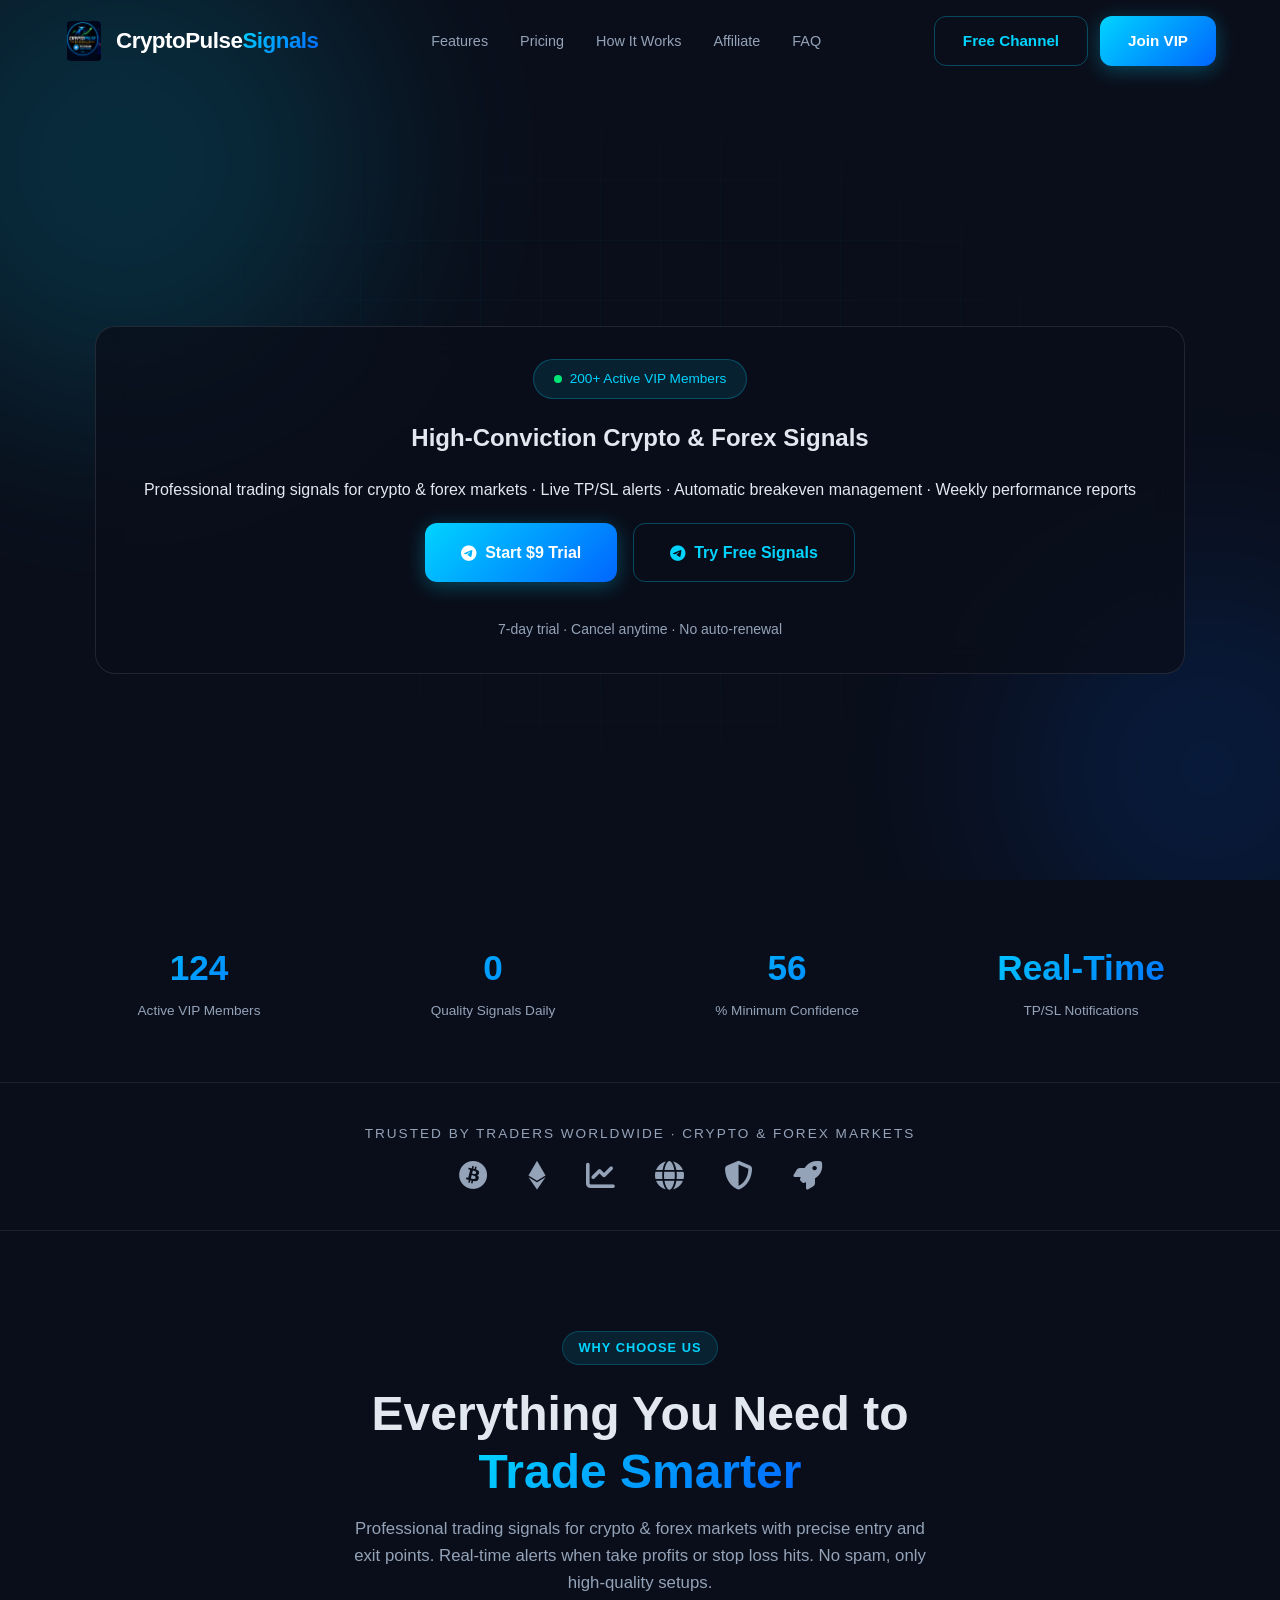
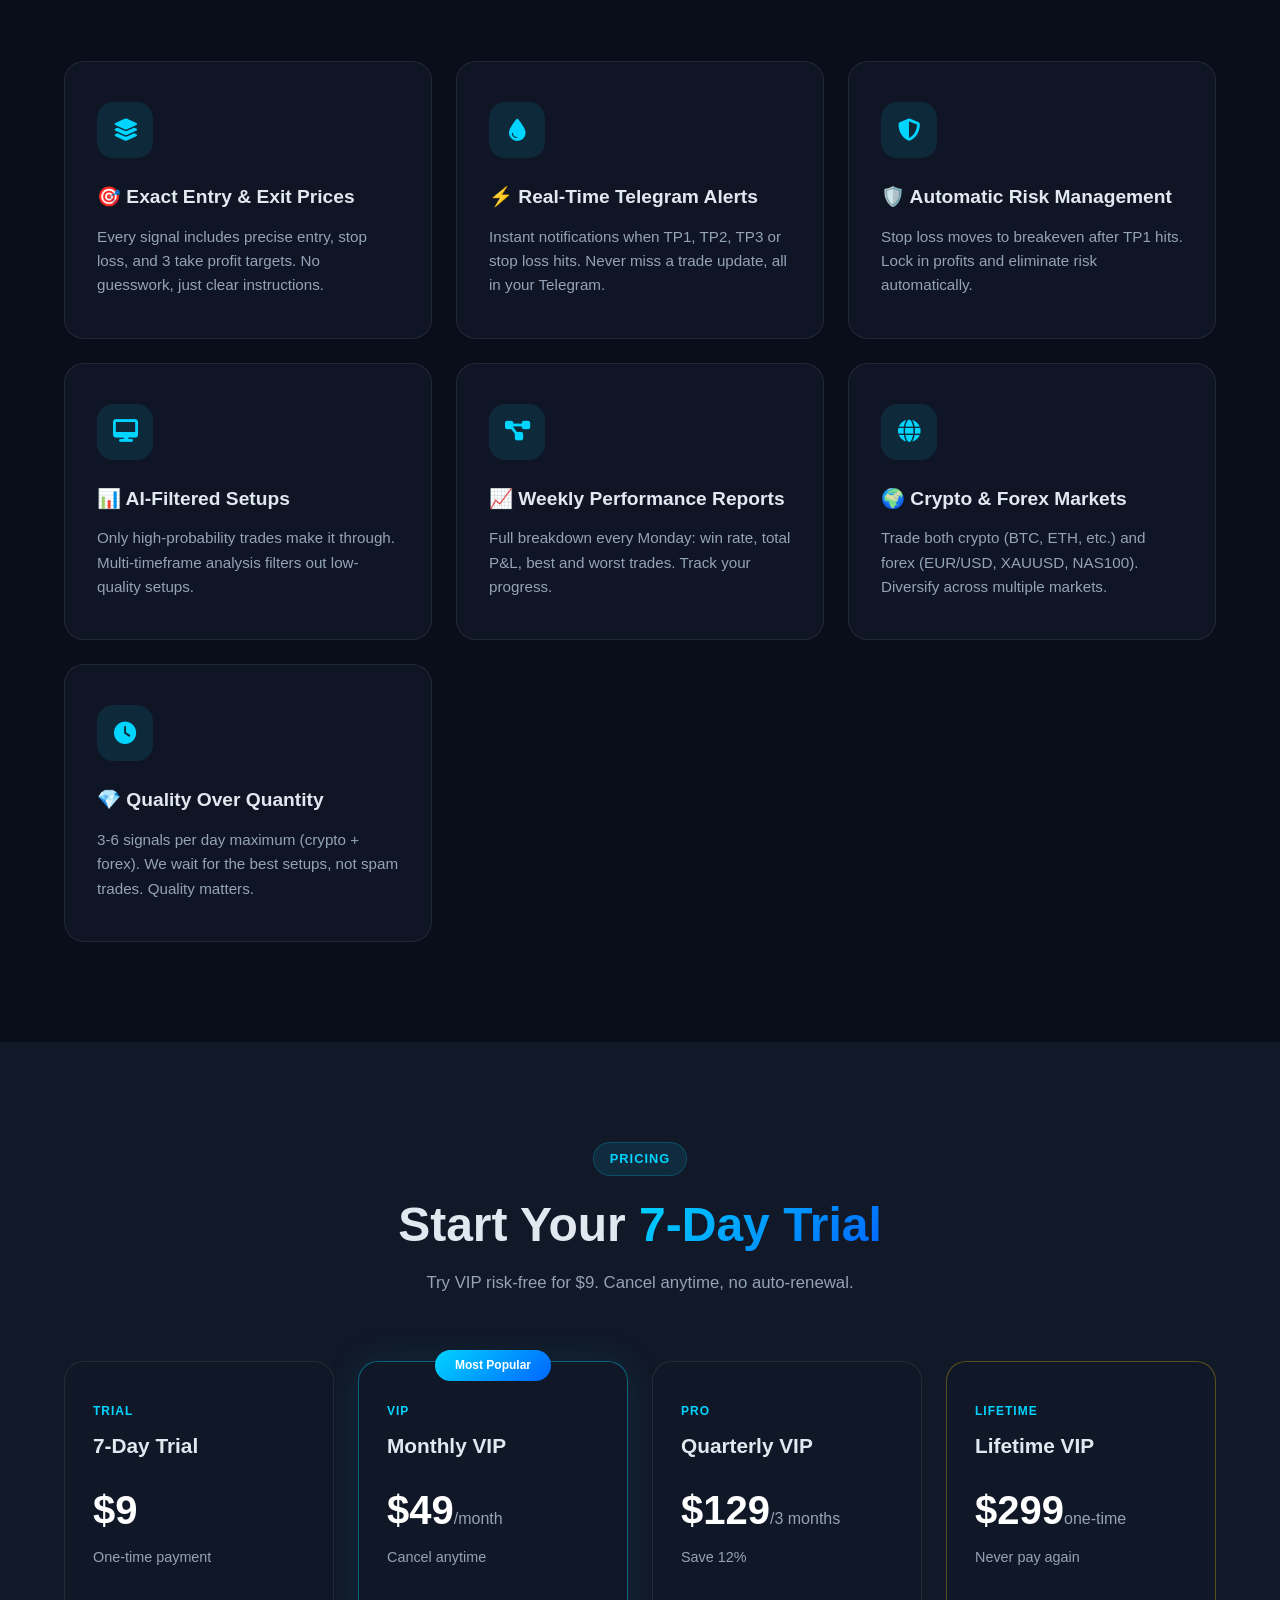
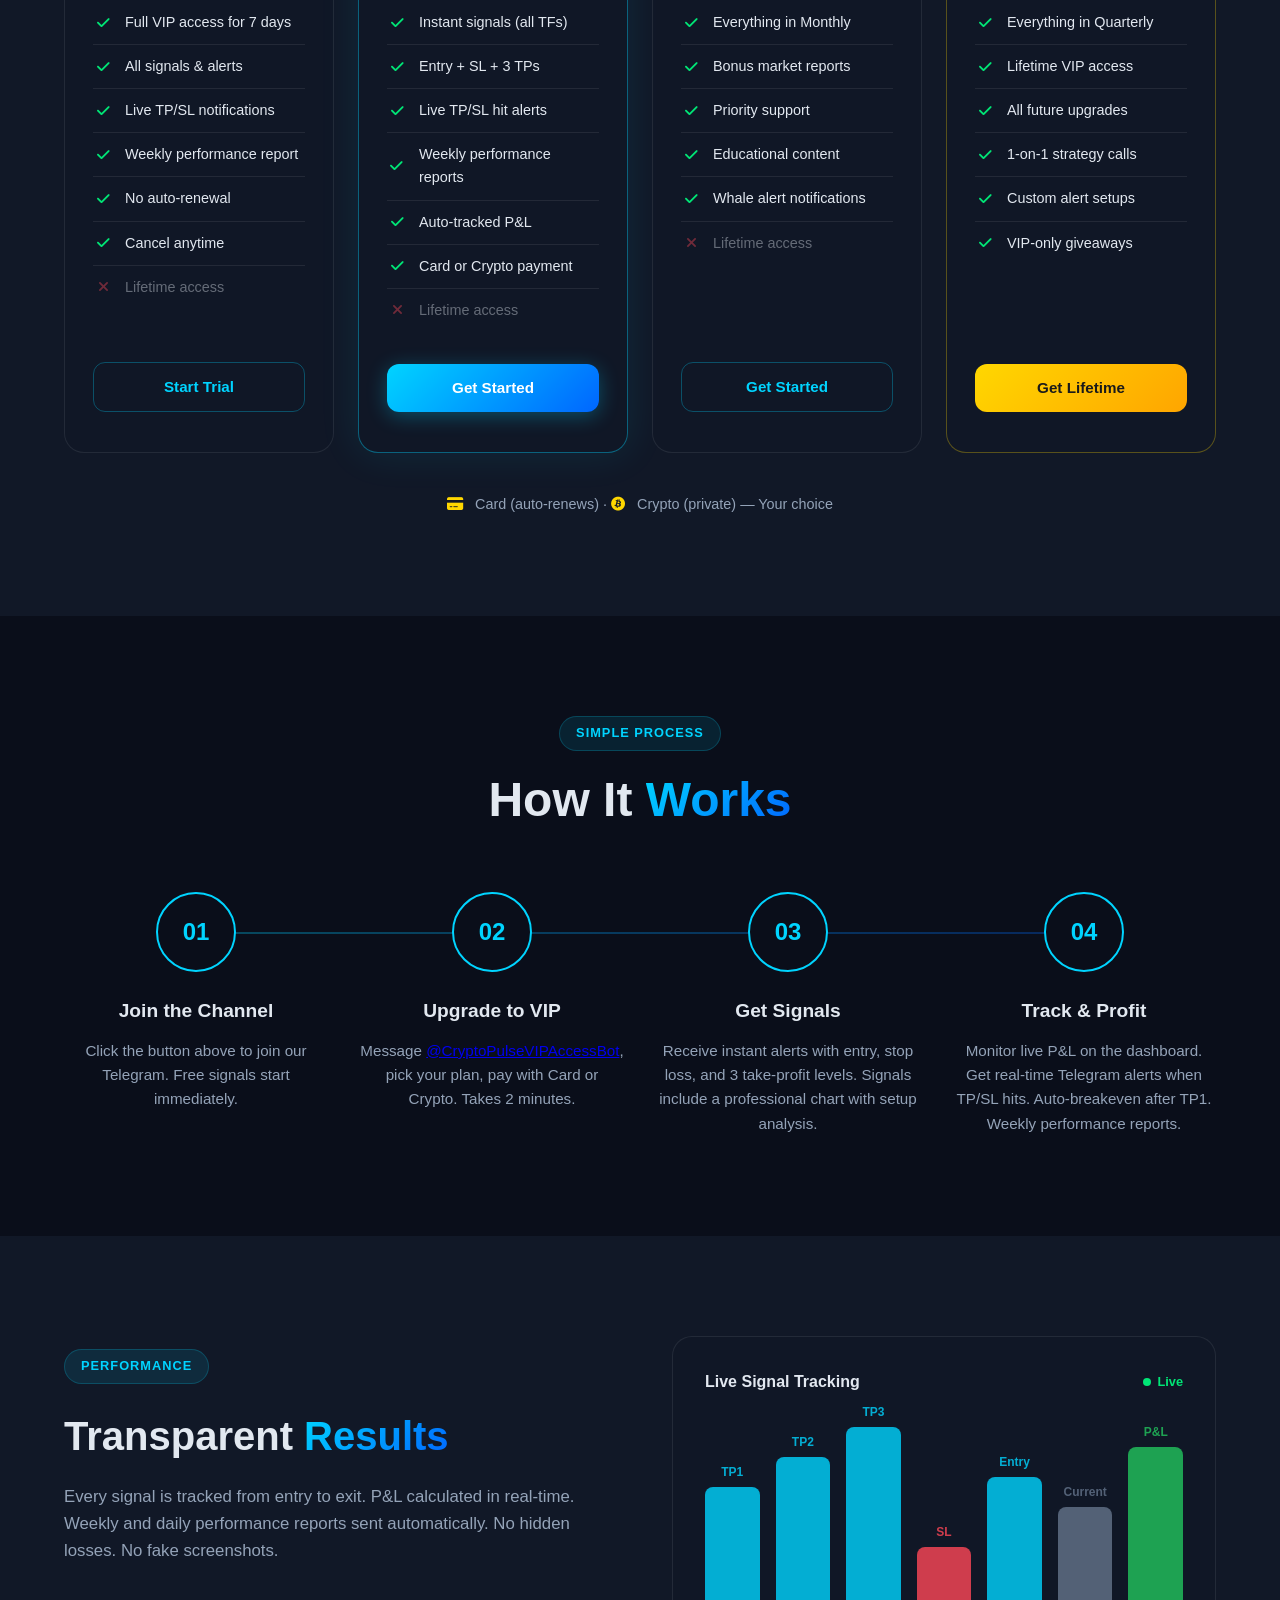
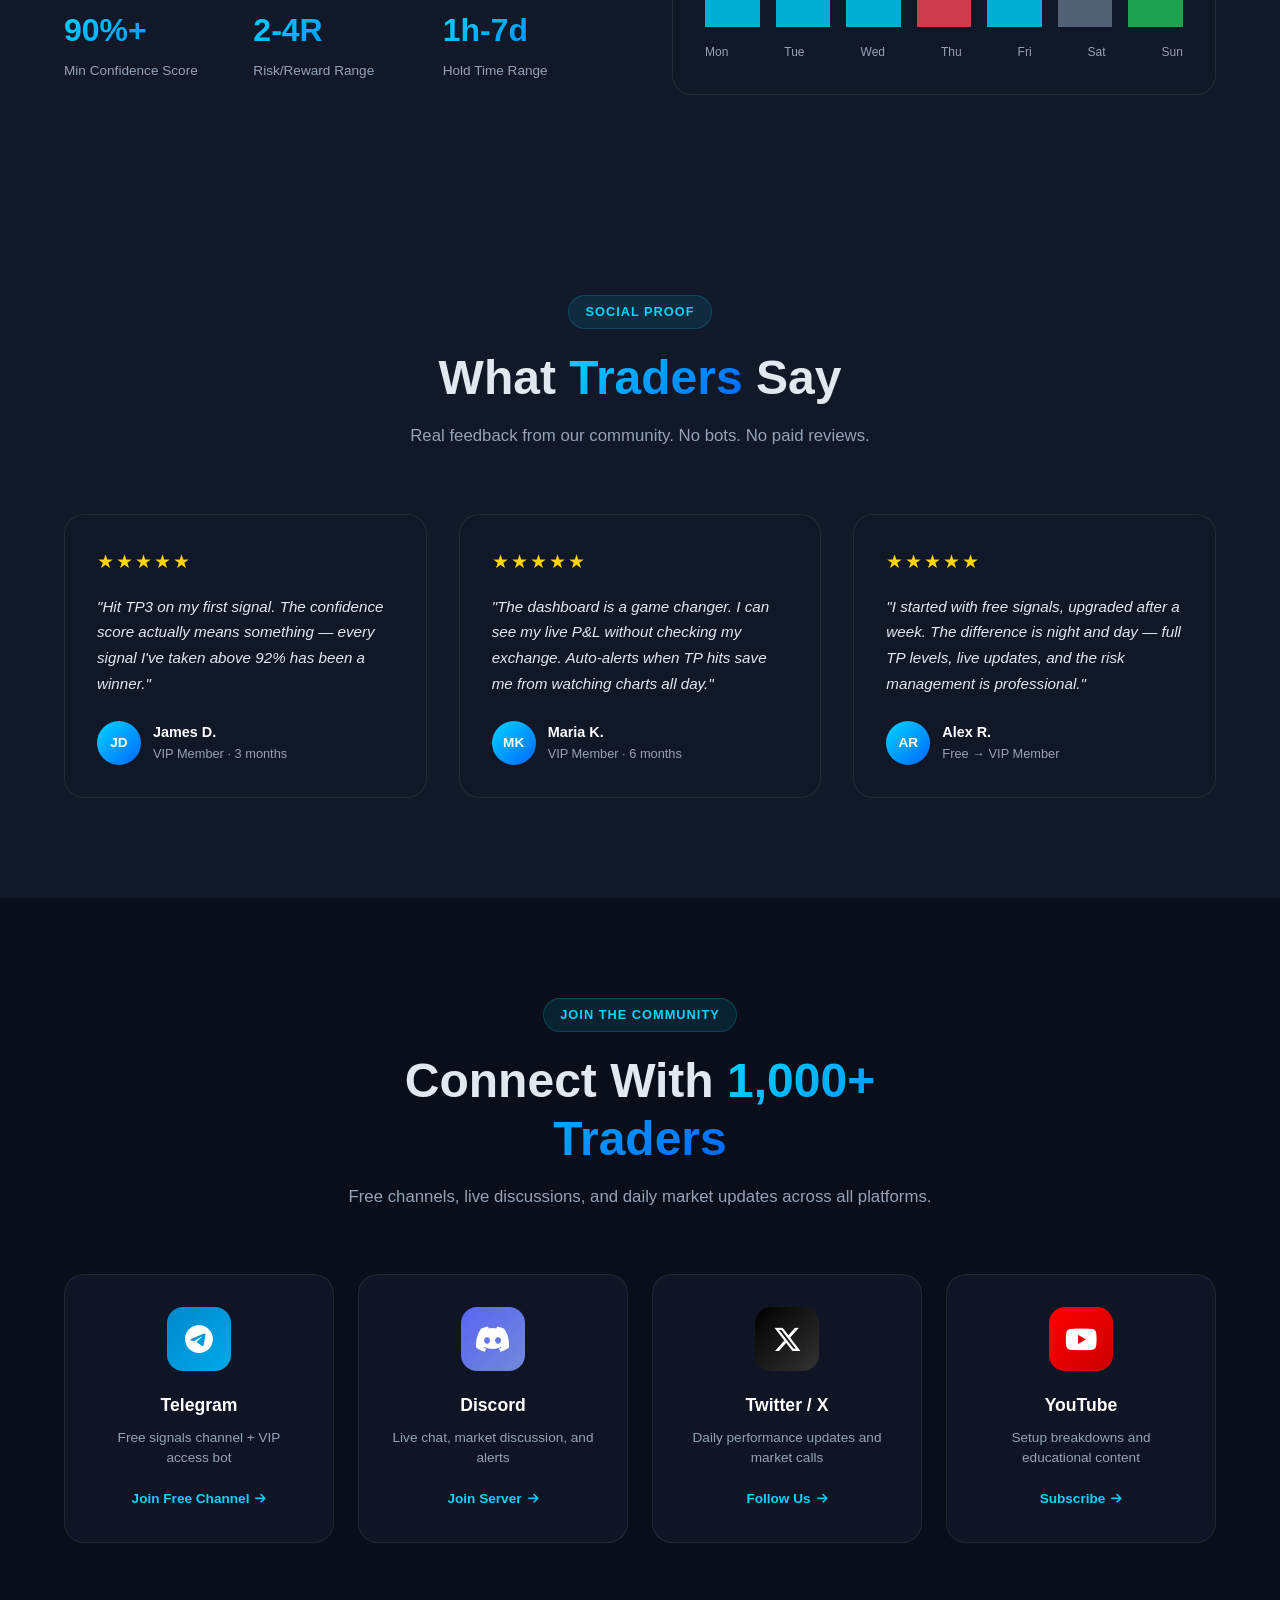
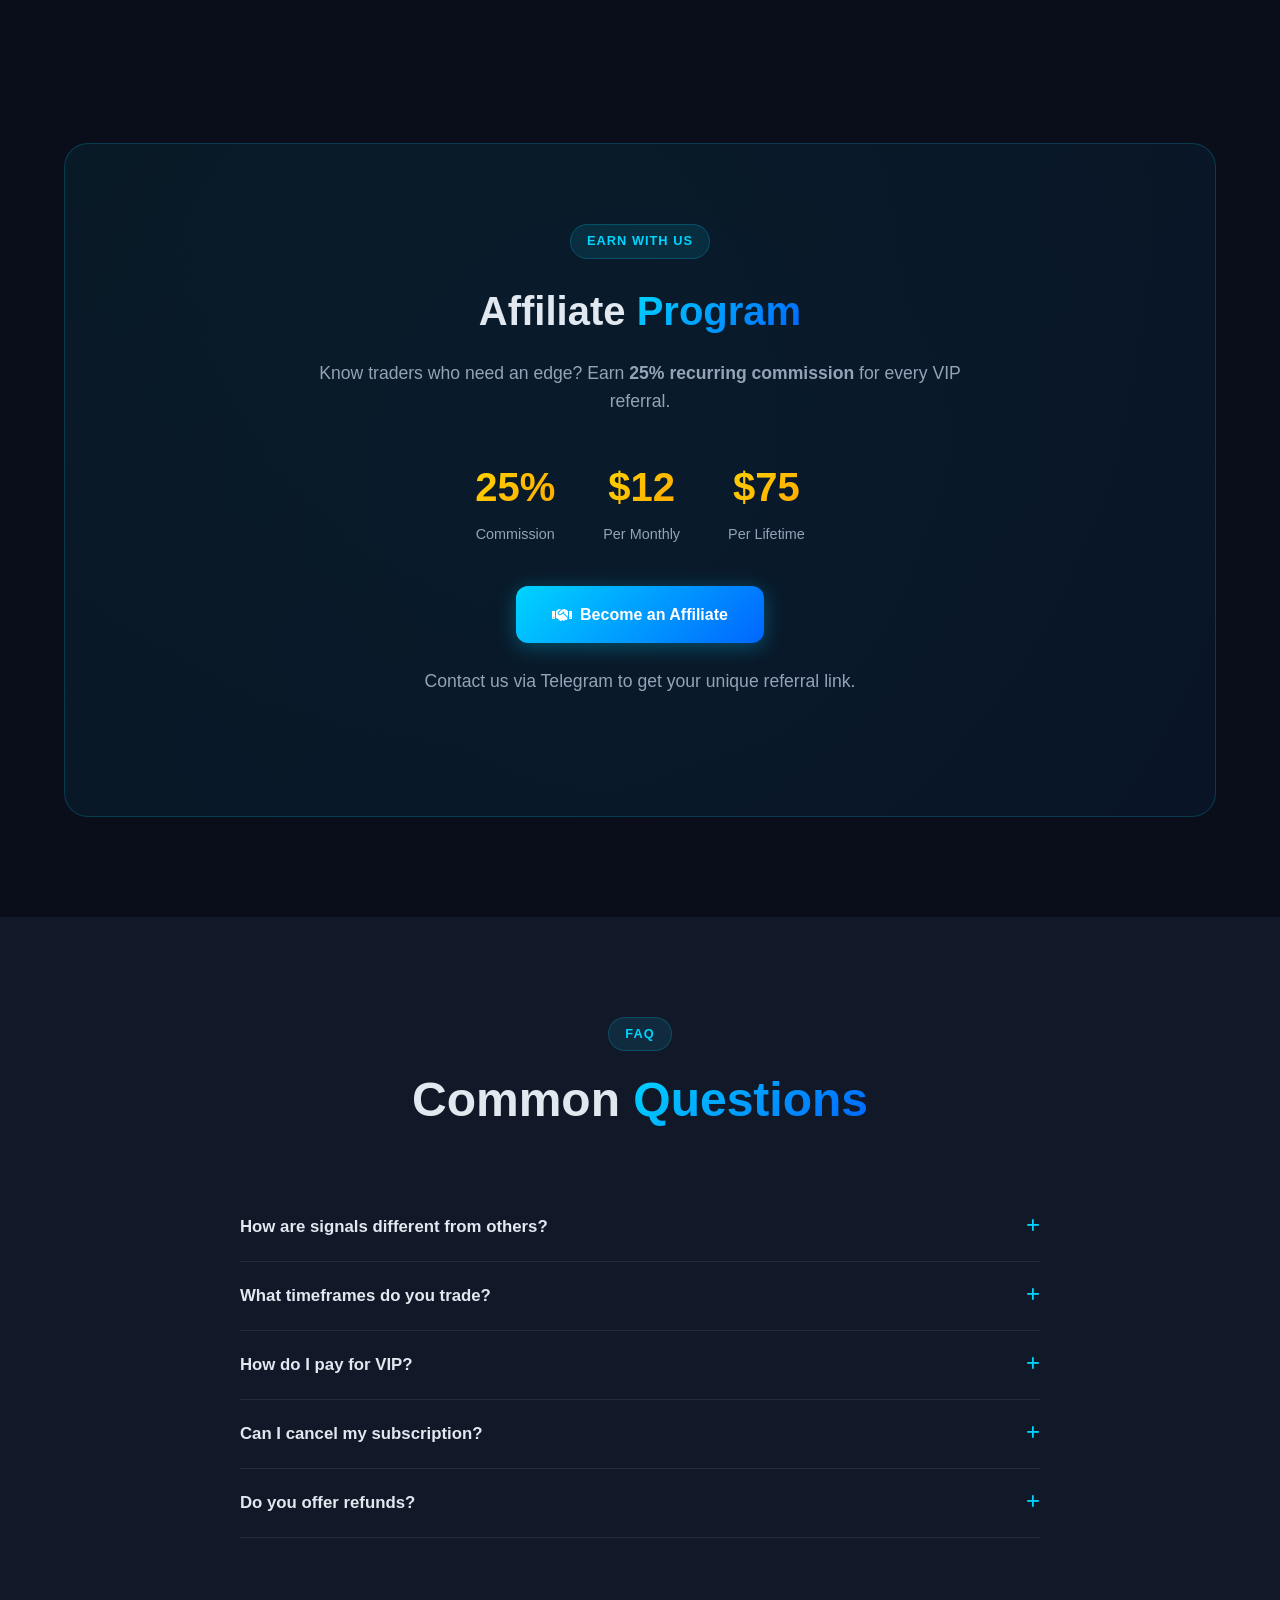
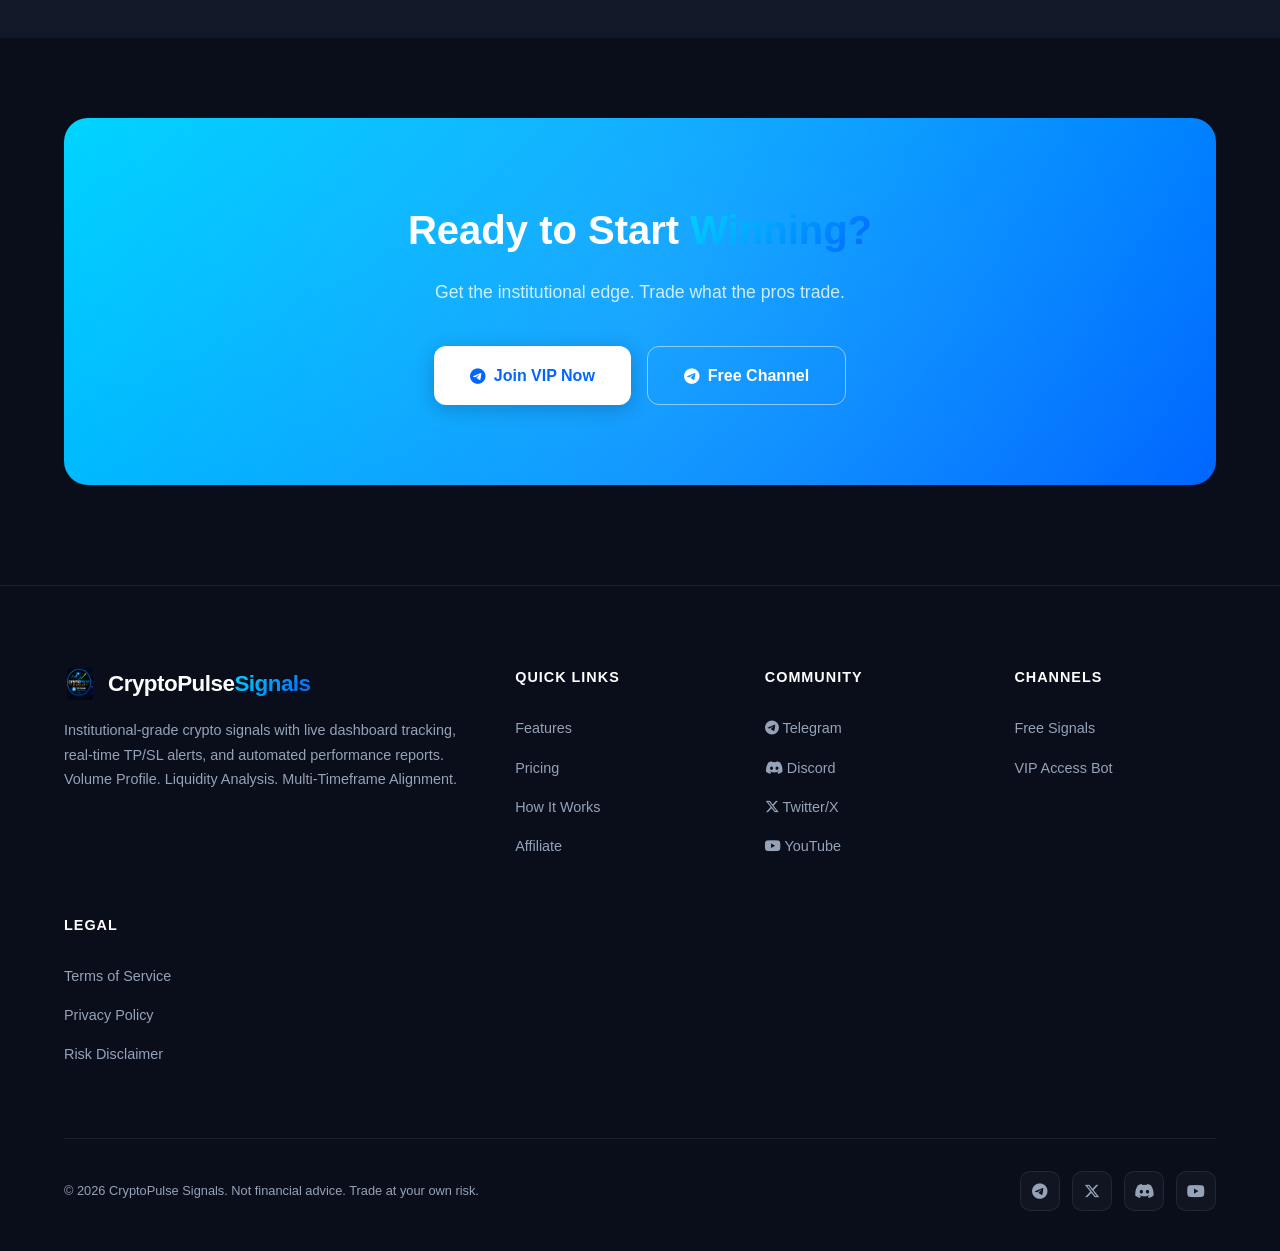
==== commit 16c08936: "Update landing page: add Crypto & Forex branding, update signal count to 3-6/day, add Forex markets " ====
--- a/index.html
+++ b/index.html
@@ -3,8 +3,8 @@
 <head>
     <meta charset="UTF-8">
     <meta name="viewport" content="width=device-width, initial-scale=1.0">
-    <title>CryptoPulse Signals | Professional Crypto Trading Signals</title>
-    <meta name="description" content="High-conviction crypto trading signals with live TP/SL alerts. Start your 7-day trial for $9. 200+ active traders.">
+    <title>CryptoPulse Signals | Professional Crypto & Forex Trading Signals</title>
+    <meta name="description" content="High-conviction crypto & forex trading signals with live TP/SL alerts. Start your 7-day trial for $9. 200+ active traders.">
     <link rel="icon" href="data:image/svg+xml,<svg xmlns='http://www.w3.org/2000/svg' viewBox='0 0 32 32'><rect width='32' height='32' rx='8' fill='%2338bdf8'/><path d='M16 8L22 16L16 24L10 16L16 8Z' fill='white'/></svg>">
     <link rel="stylesheet" href="styles.css">
     <link rel="preconnect" href="https://fonts.googleapis.com">
@@ -51,8 +51,8 @@
                     <span class="pulse-dot"></span>
                     <span>200+ Active VIP Members</span>
                 </div>
-                <h1 class="hero-title">High-Conviction Crypto Signals</h1>
-                <p class="hero-subtitle">Professional trading signals delivered to Telegram · Live TP/SL alerts · Automatic breakeven management · Weekly performance reports</p>
+                <h1 class="hero-title">High-Conviction Crypto & Forex Signals</h1>
+                <p class="hero-subtitle">Professional trading signals for crypto & forex markets · Live TP/SL alerts · Automatic breakeven management · Weekly performance reports</p>
                 <div class="hero-cta">
                     <a href="https://t.me/CryptoPulseVIPAccessBot" target="_blank" rel="noopener noreferrer" class="btn btn-primary btn-lg">
                         <i class="fab fa-telegram" aria-hidden="true"></i> Start $9 Trial
@@ -75,7 +75,7 @@
                     <div class="stat-label">Active VIP Members</div>
                 </div>
                 <div class="stat">
-                    <div class="stat-number" data-count="1">1-3</div>
+                    <div class="stat-number" data-count="1">3-6</div>
                     <div class="stat-label">Quality Signals Daily</div>
                 </div>
                 <div class="stat">
@@ -93,11 +93,12 @@
     <!-- Trust Bar -->
     <section class="trust-bar">
         <div class="container">
-            <p class="trust-text">Trusted by traders worldwide</p>
+            <p class="trust-text">Trusted by traders worldwide · Crypto & Forex Markets</p>
             <div class="trust-icons" aria-hidden="true">
                 <i class="fab fa-bitcoin"></i>
                 <i class="fab fa-ethereum"></i>
                 <i class="fas fa-chart-line"></i>
+                <i class="fas fa-globe"></i>
                 <i class="fas fa-shield-alt"></i>
                 <i class="fas fa-rocket"></i>
             </div>
@@ -110,7 +111,7 @@
             <div class="section-header">
                 <span class="section-tag">Why Choose Us</span>
                 <h2 class="section-title">Everything You Need to <span class="gradient-text">Trade Smarter</span></h2>
-                <p class="section-desc">Professional trading signals with precise entry and exit points. Real-time alerts when take profits or stop loss hits. No spam, only high-quality setups.</p>
+                <p class="section-desc">Professional trading signals for crypto & forex markets with precise entry and exit points. Real-time alerts when take profits or stop loss hits. No spam, only high-quality setups.</p>
             </div>
             <div class="features-grid">
                 <div class="feature-card">
@@ -150,10 +151,17 @@
                 </div>
                 <div class="feature-card">
                     <div class="feature-icon">
+                        <i class="fas fa-globe"></i>
+                    </div>
+                    <h3>🌍 Crypto & Forex Markets</h3>
+                    <p>Trade both crypto (BTC, ETH, etc.) and forex (EUR/USD, XAUUSD, NAS100). Diversify across multiple markets.</p>
+                </div>
+                <div class="feature-card">
+                    <div class="feature-icon">
                         <i class="fas fa-clock"></i>
                     </div>
                     <h3>💎 Quality Over Quantity</h3>
-                    <p>1-3 signals per day maximum. We wait for the best setups, not spam trades. Quality matters.</p>
+                    <p>3-6 signals per day maximum (crypto + forex). We wait for the best setups, not spam trades. Quality matters.</p>
                 </div>
             </div>
         </div>
